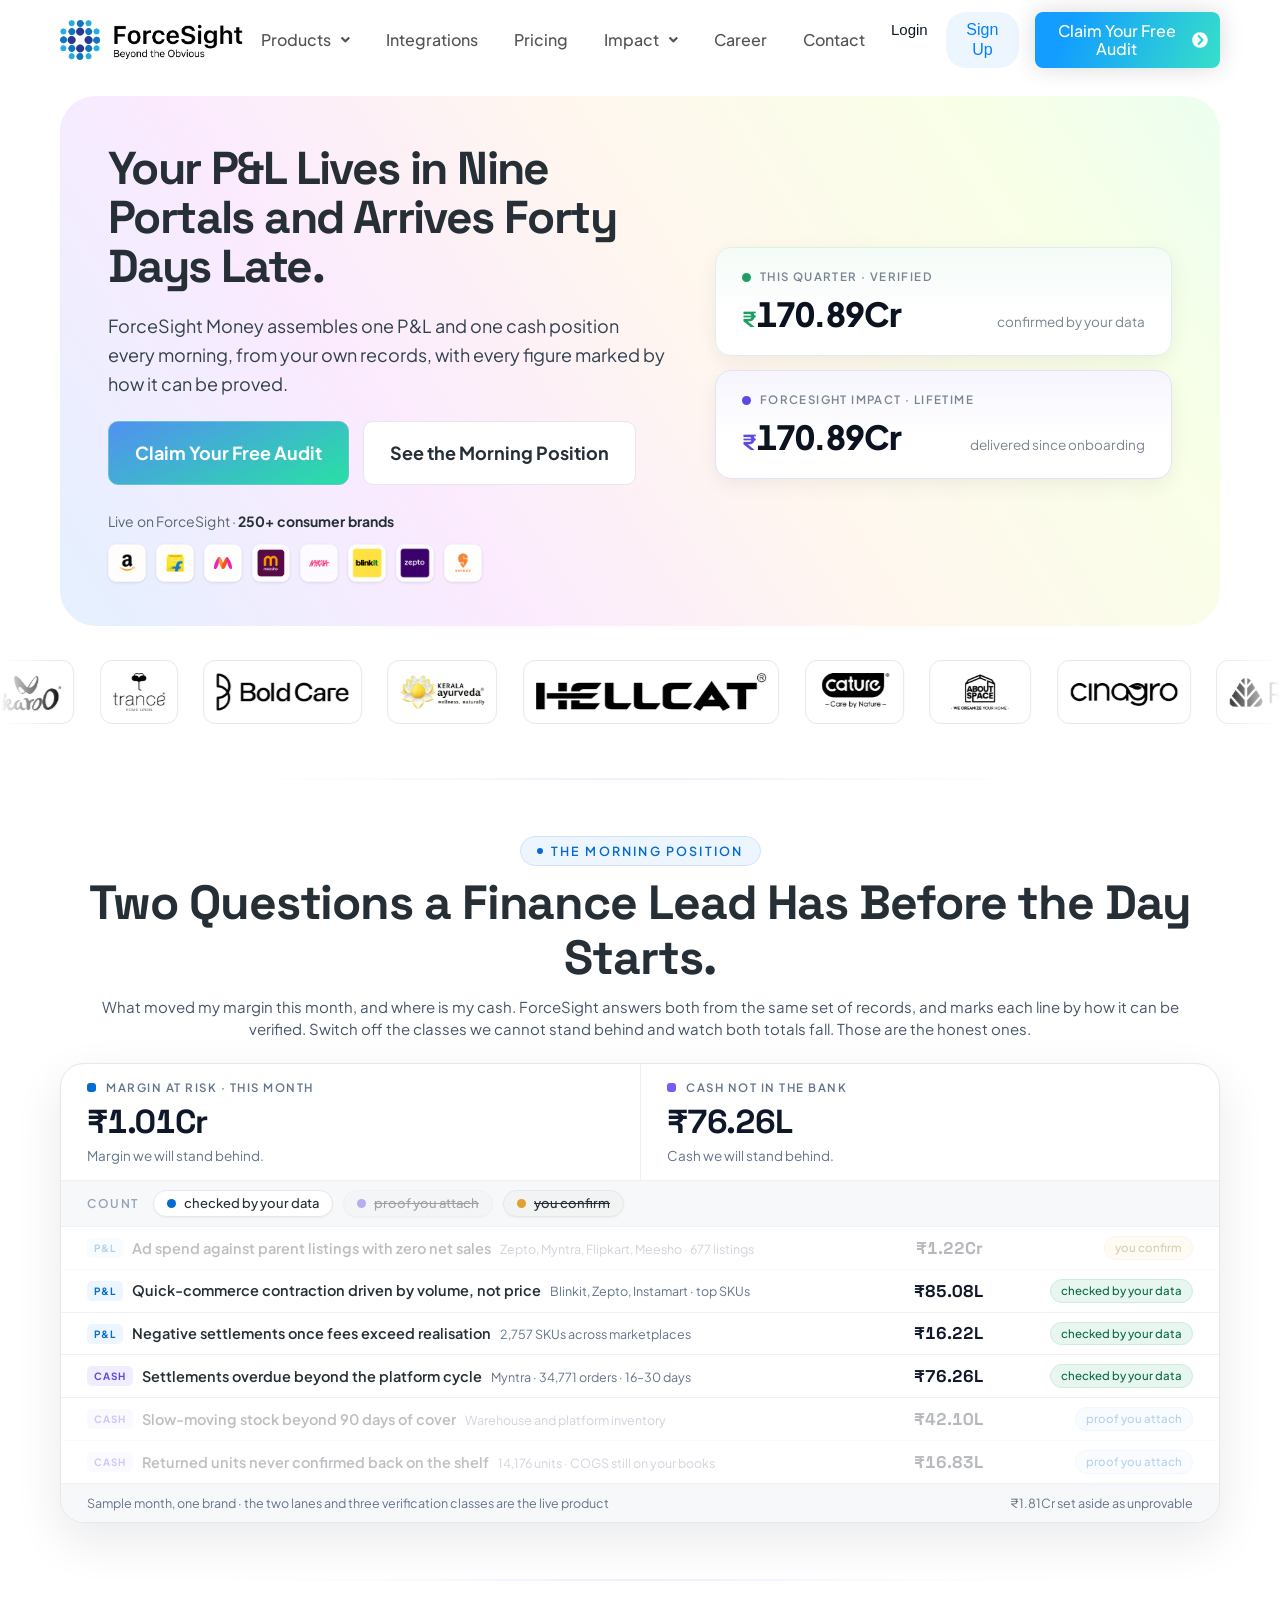
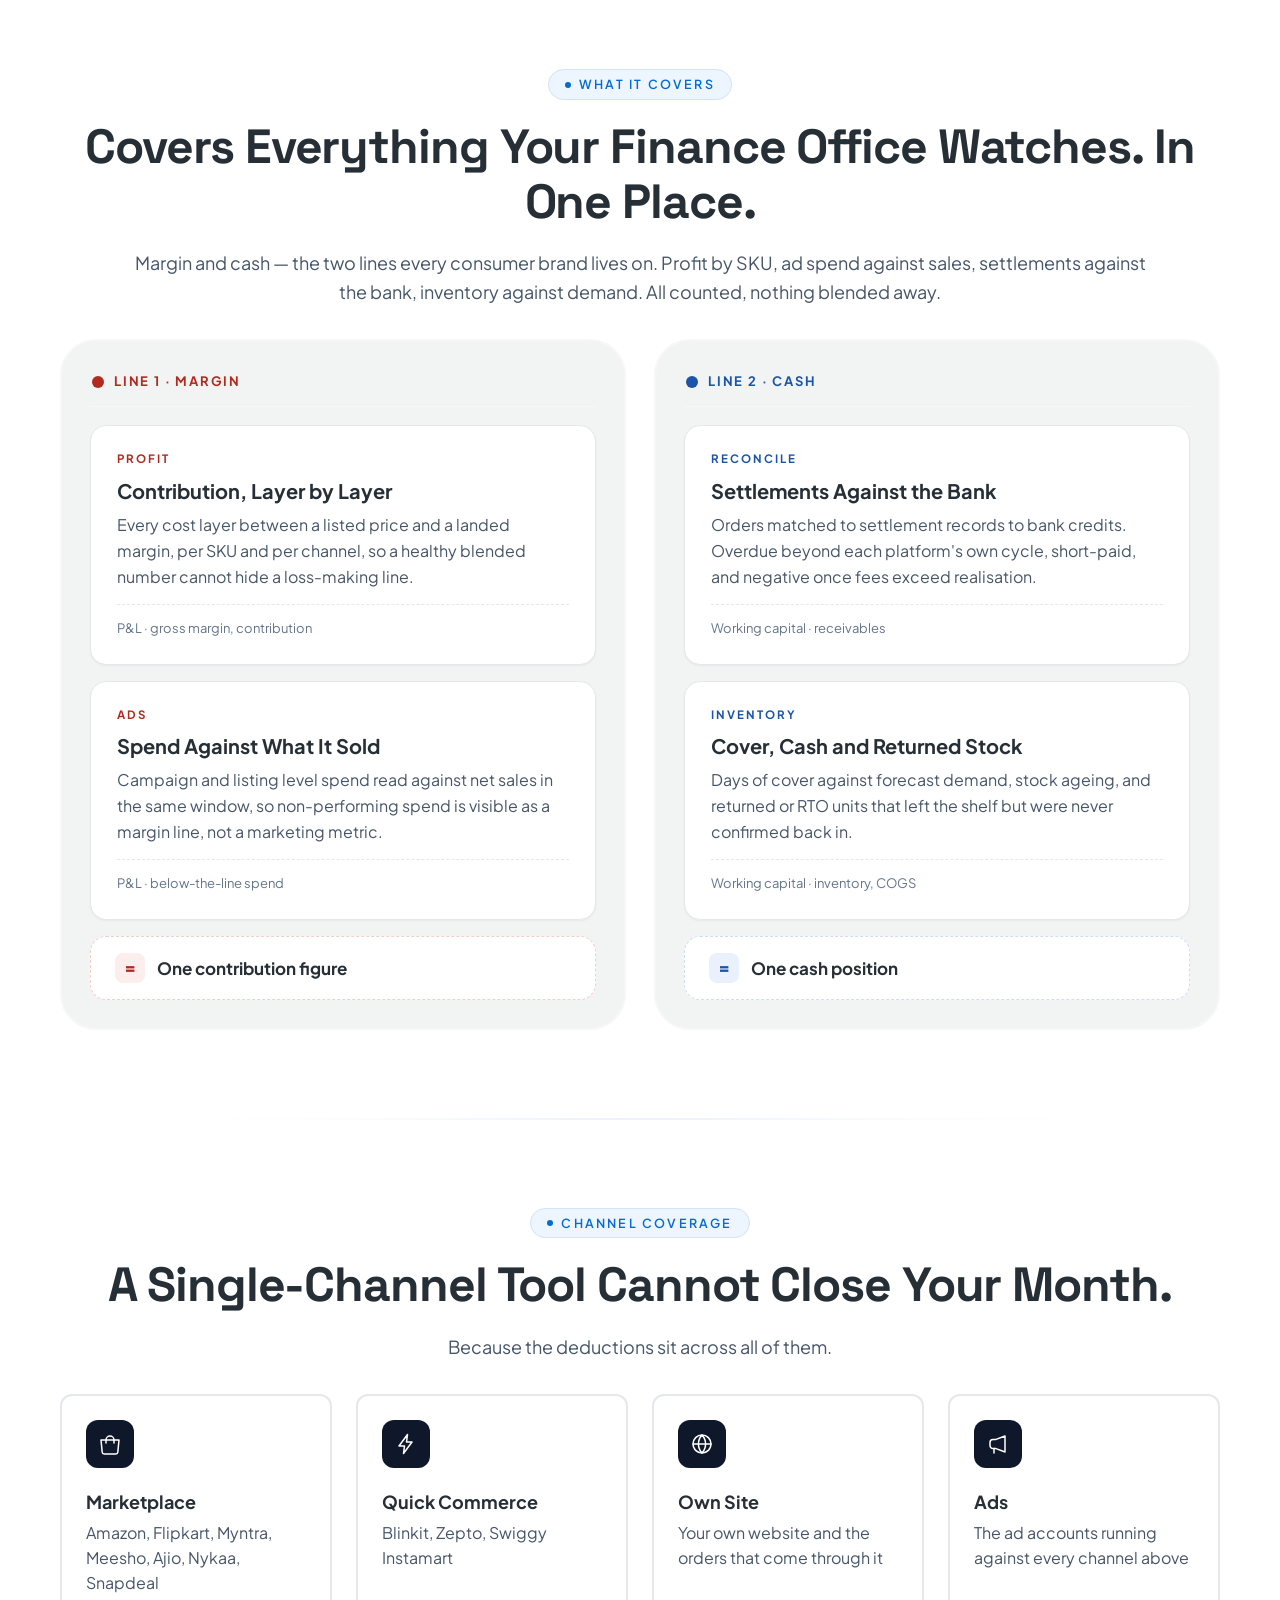
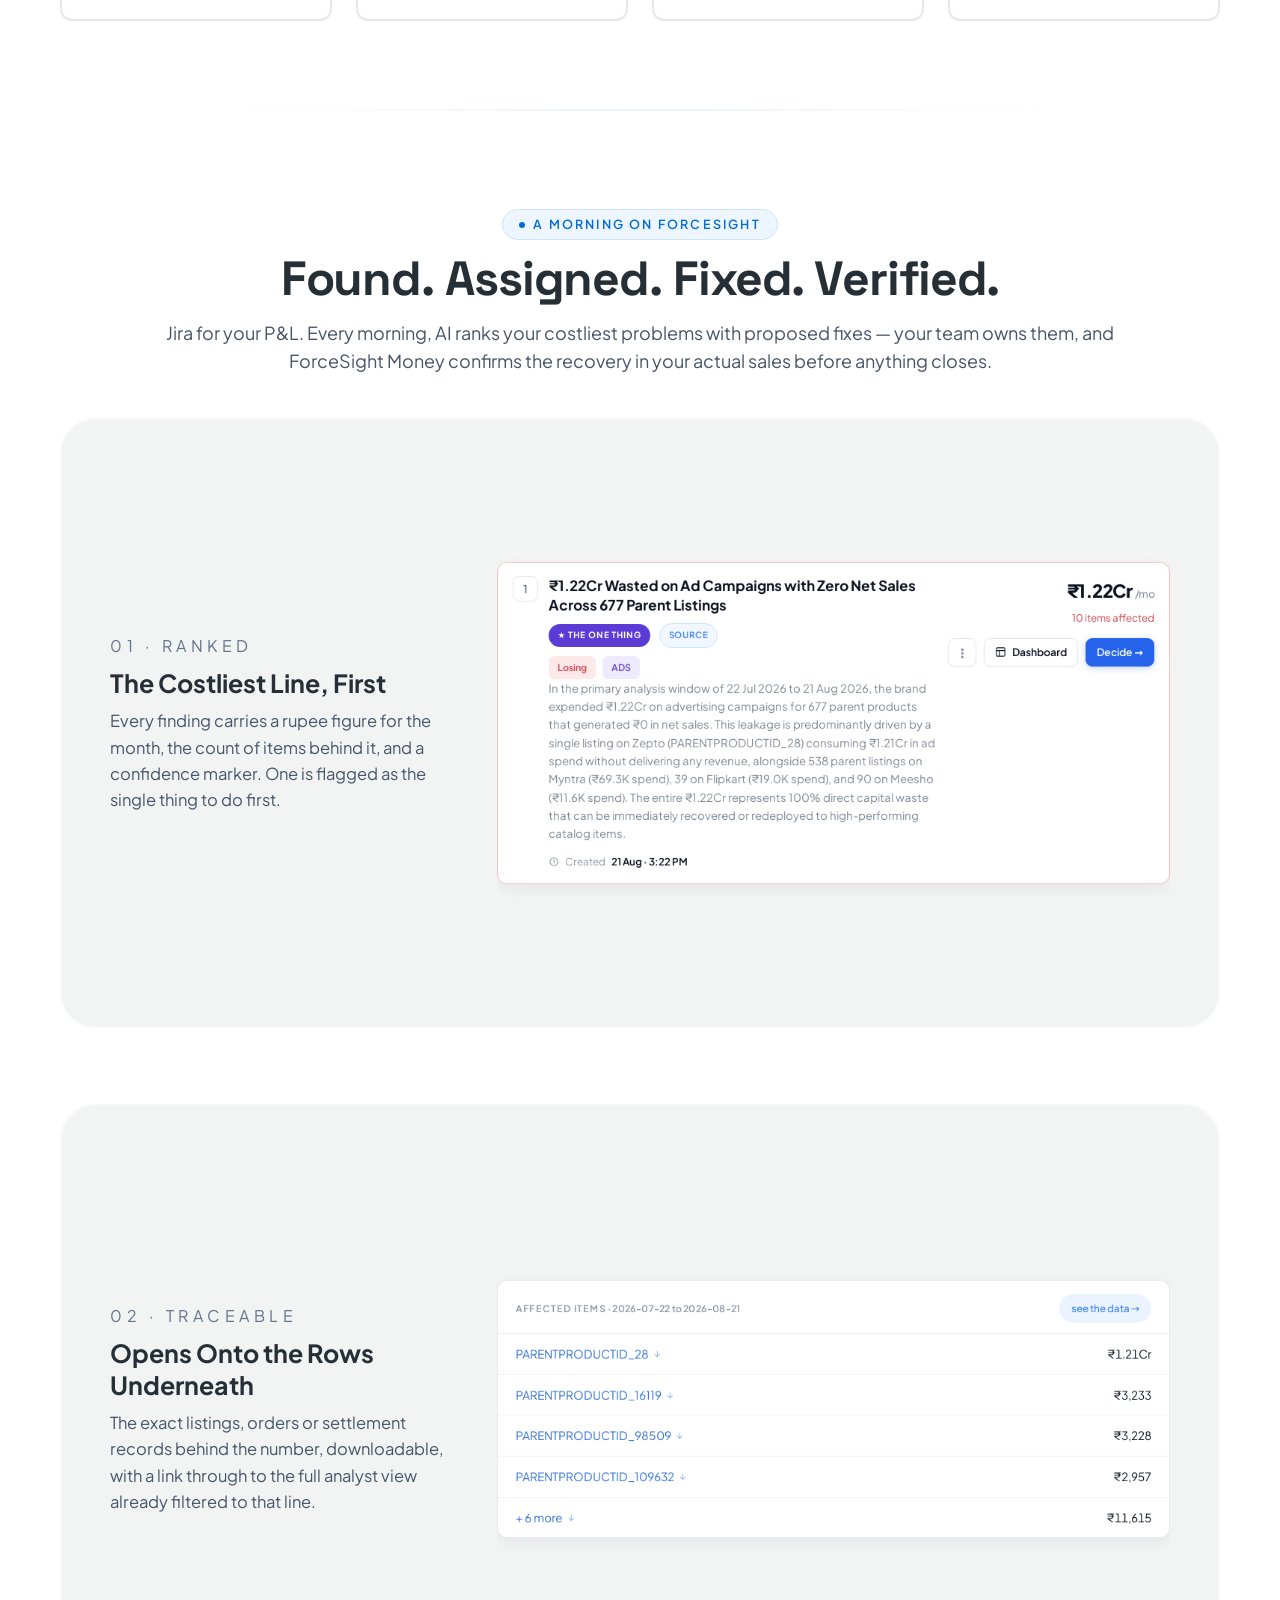
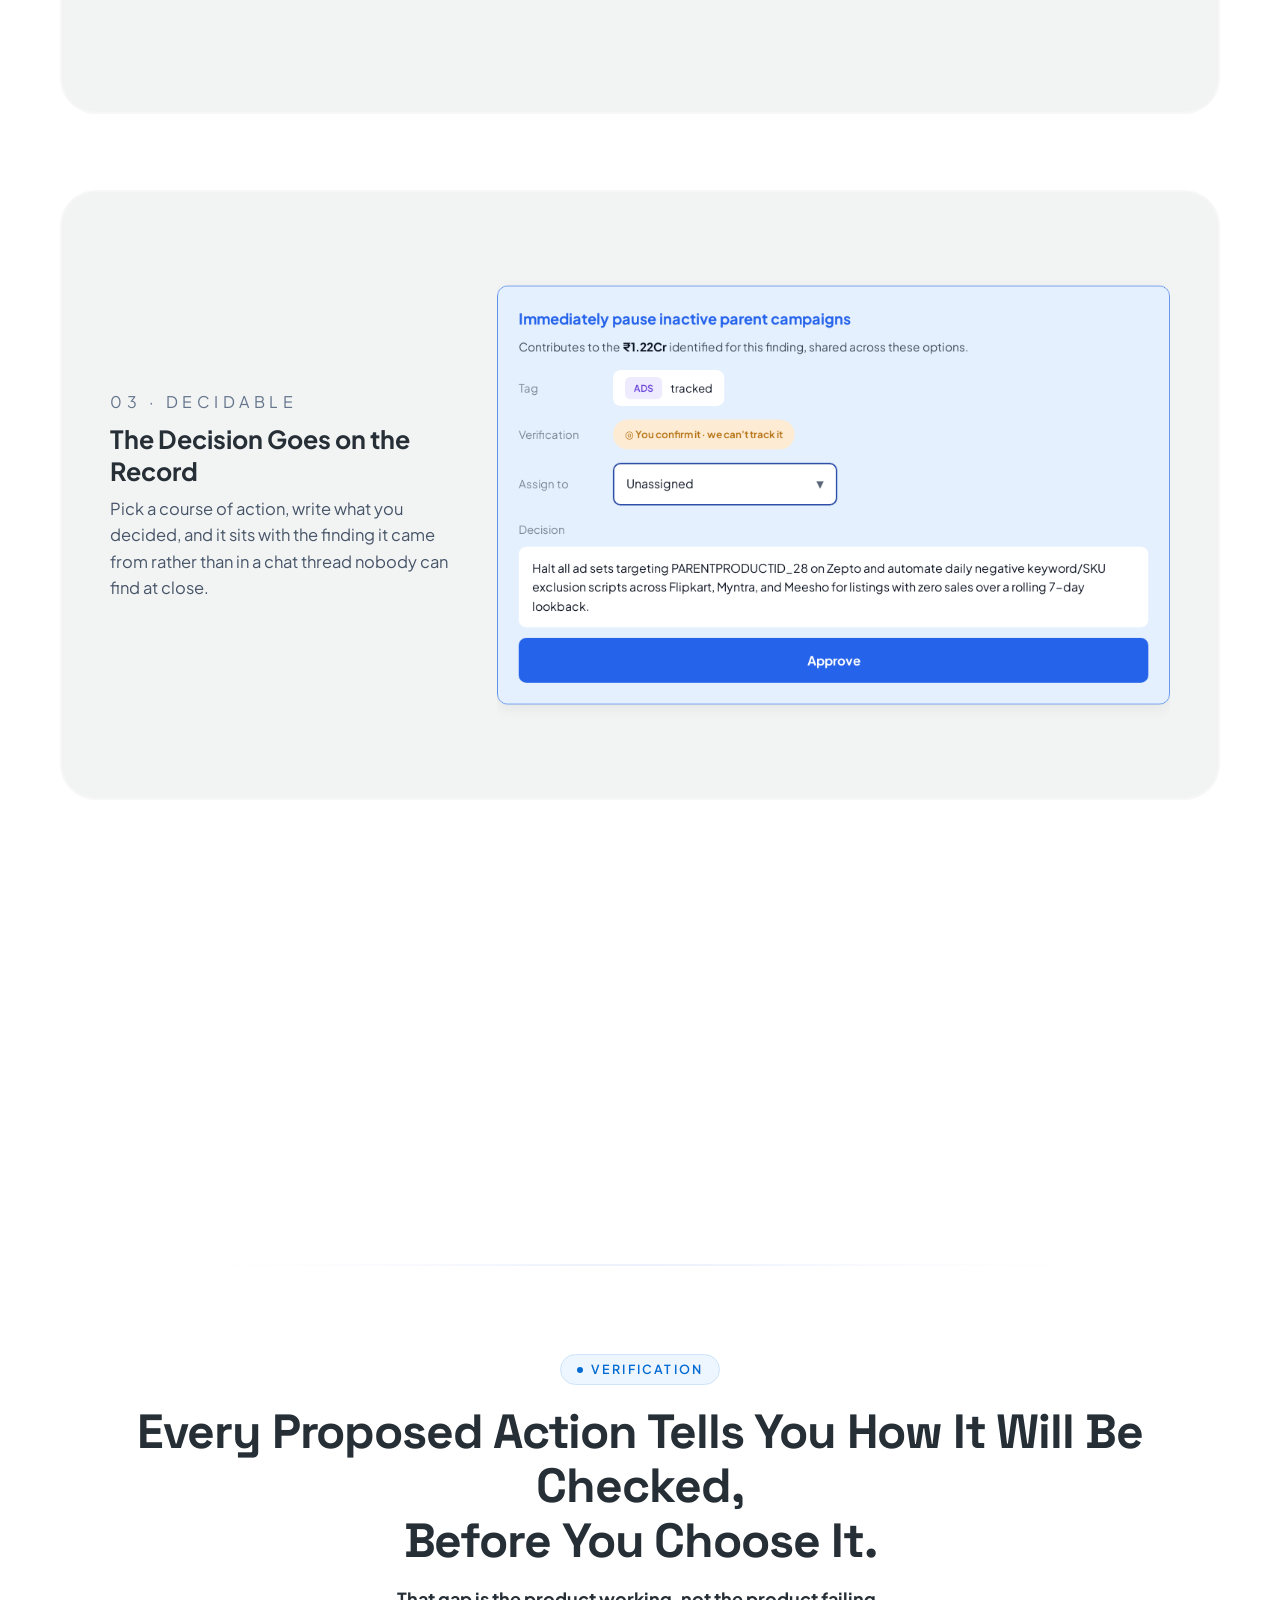
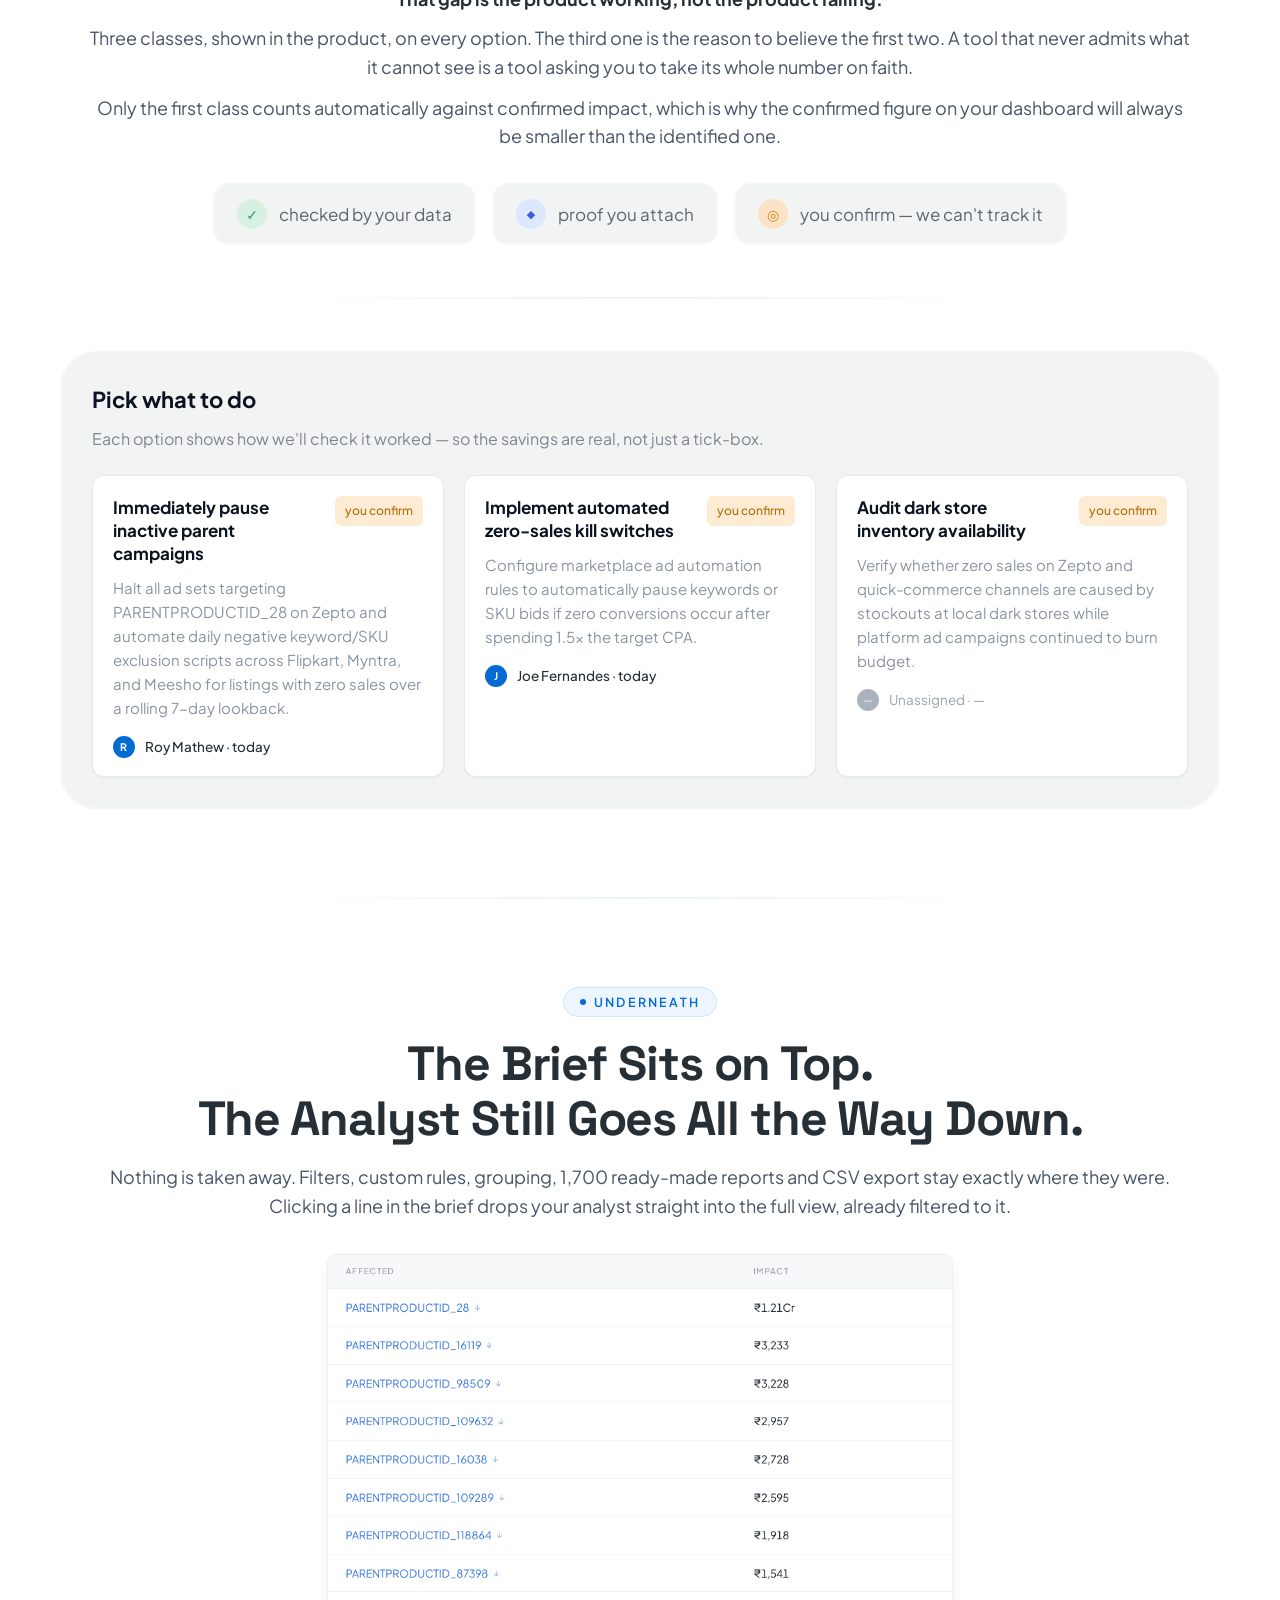
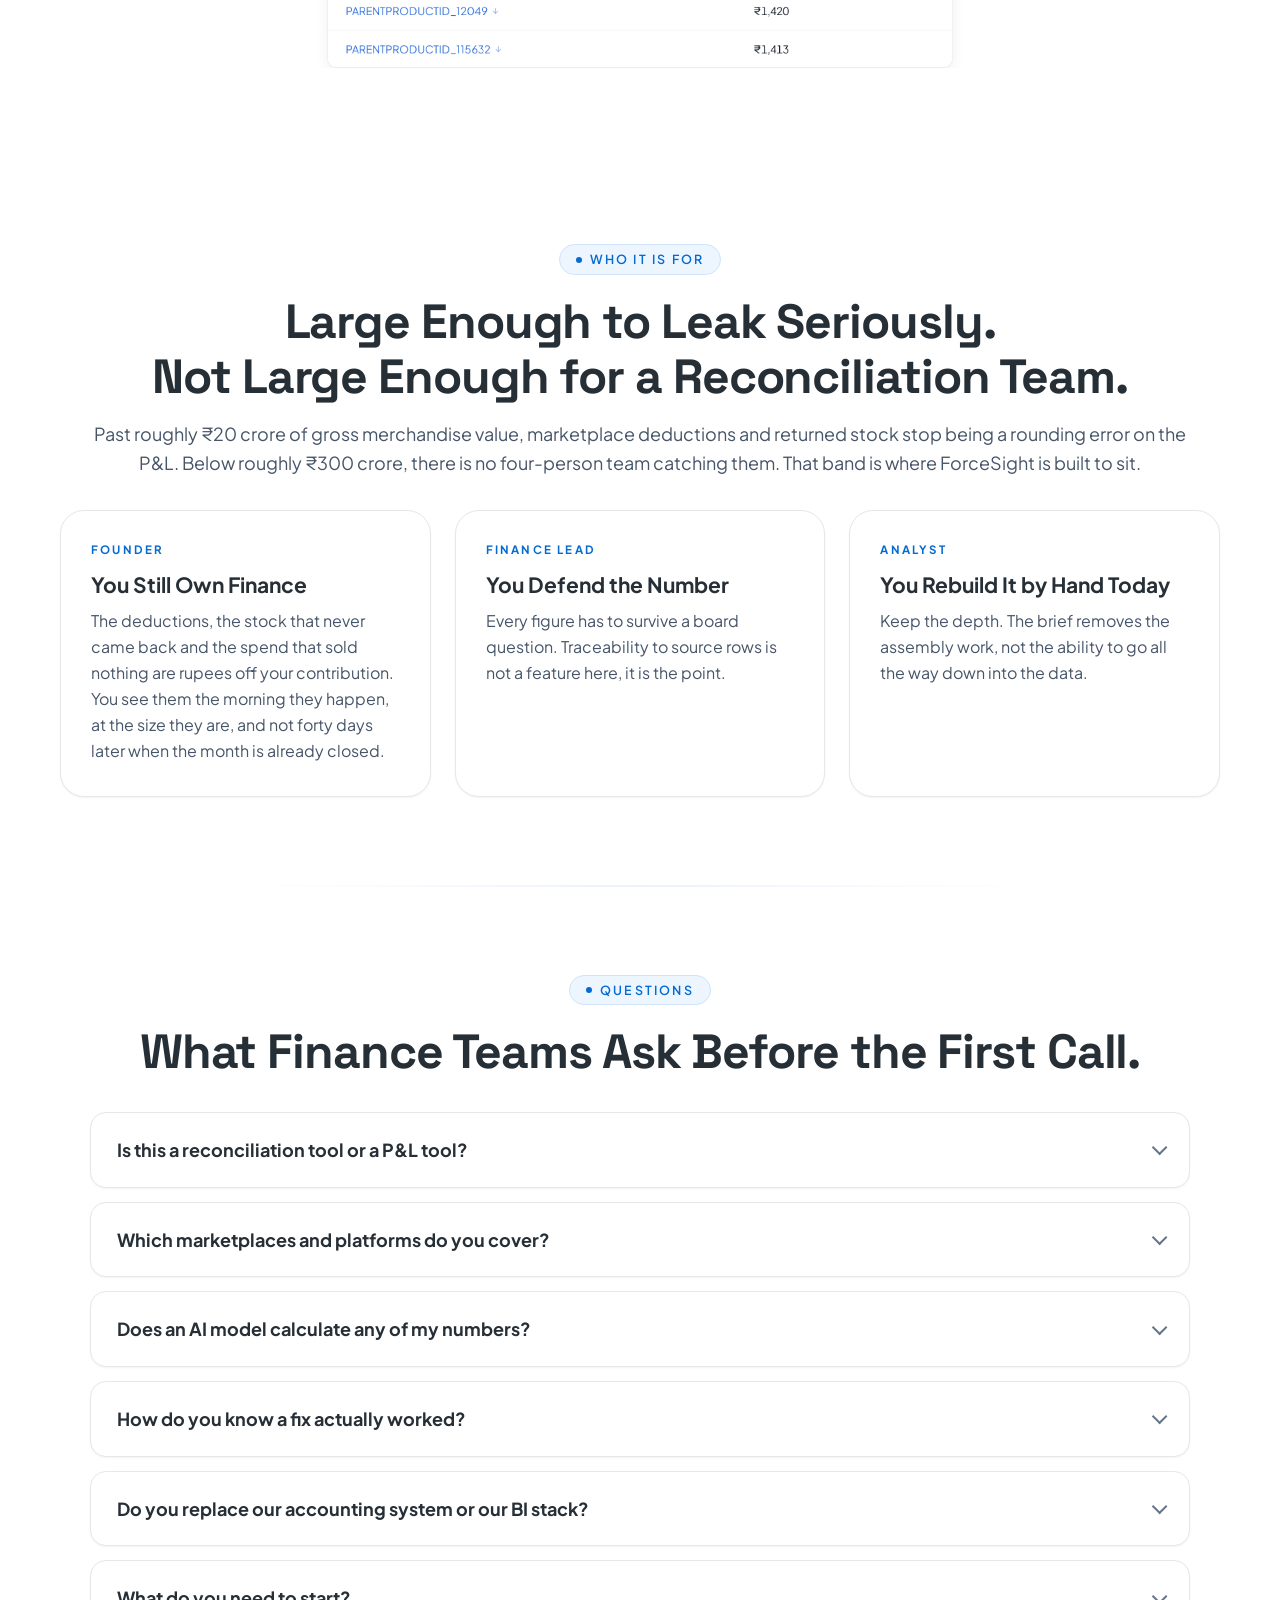
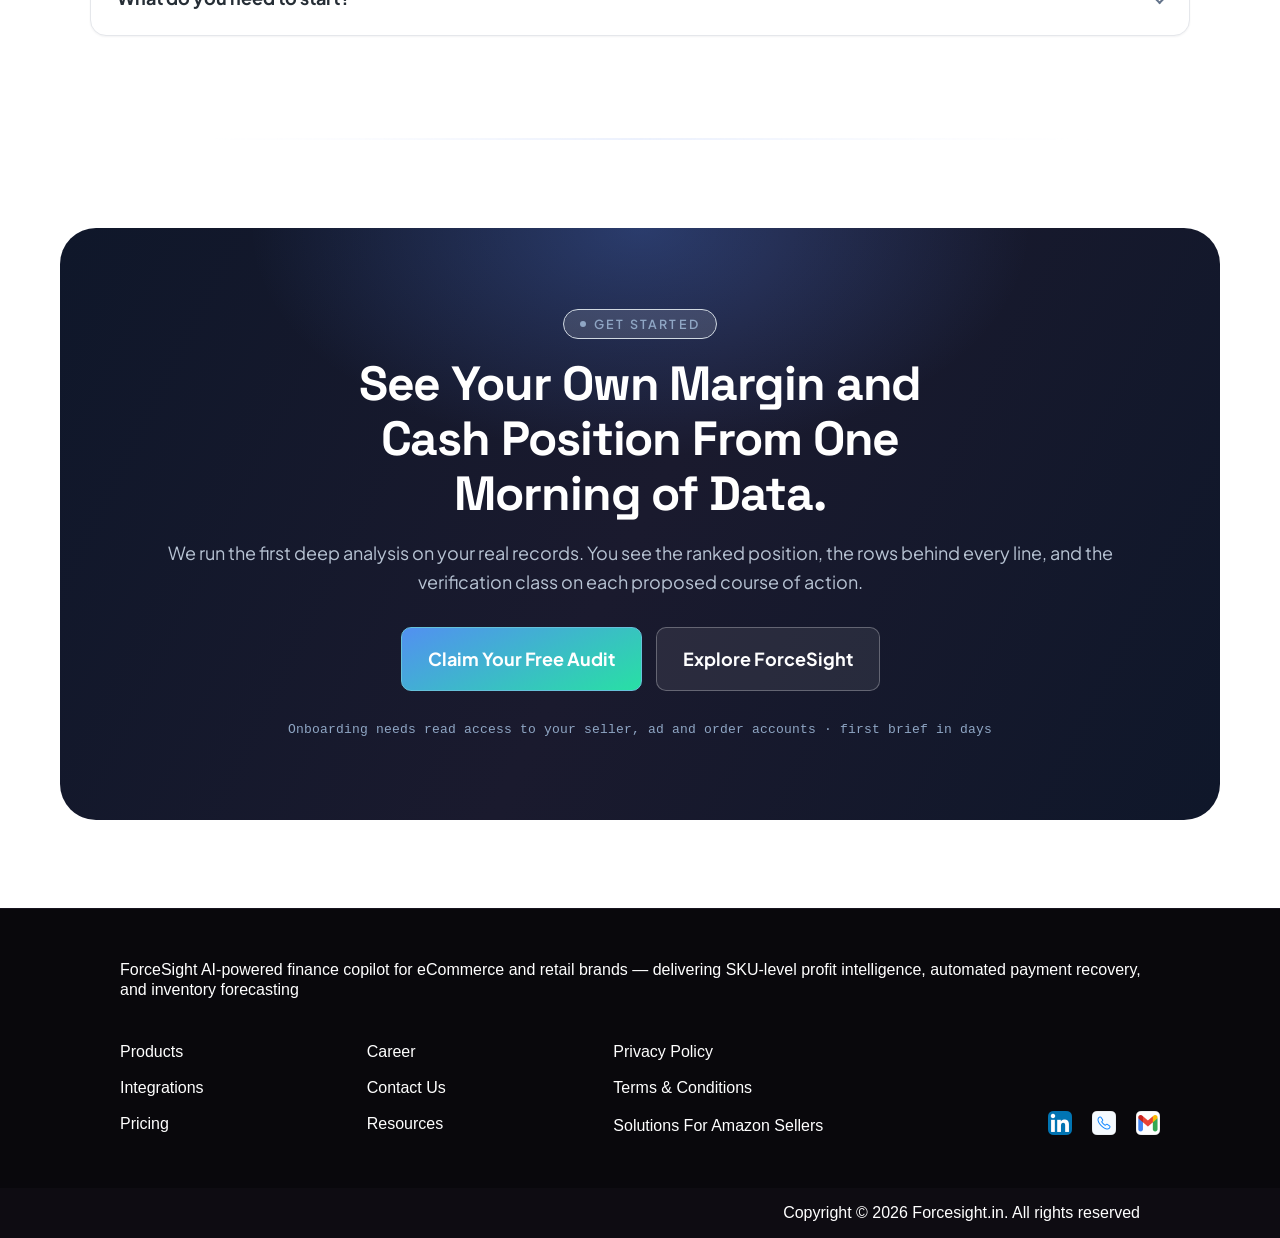
==== money/index.html @ 5e2be8d8 "Team feedback: rename to ForceSight Money, move to /money, drop Proof + Engine sections, new headers" ====
<!DOCTYPE html>
<html lang="en-US" prefix="og: https://ogp.me/ns#">
<head><meta charset="UTF-8">

<meta name="viewport" content="width=device-width, initial-scale=1">
	<link rel="profile" href="https://gmpg.org/xfn/11"> 
		<style>img:is([sizes="auto" i], [sizes^="auto," i]) { contain-intrinsic-size: 3000px 1500px }</style>
	
<!-- Search Engine Optimization by Rank Math - https://rankmath.com/ -->
<title>ForceSight Money | One P&amp;L and one cash position for marketplace consumer brands</title>
<meta name="description" content="ForceSight Money assembles your margin, cash, inventory and ad position every morning from Amazon, Flipkart, Myntra, Blinkit, Zepto and Meesho. Built for finance leads at Indian consumer brands who need a true P&amp;L before the month closes.">
<meta name="robots" content="index, follow, max-snippet:-1, max-video-preview:-1, max-image-preview:large">
<link rel="canonical" href="./">
<meta property="og:locale" content="en_US">
<meta property="og:type" content="website">
<meta property="og:title" content="ForceSight Money: one P&amp;L, every morning">
<meta property="og:description" content="Margin, cash, inventory and spend in one position. Computed by a deterministic engine from your own records, with every figure marked by how it can be proved.">
<meta property="og:url" content="/money/">
<meta property="og:site_name" content="Forcesight.ai">
<meta property="og:updated_time" content="2026-06-18T12:02:09+00:00">
<meta property="article:published_time" content="2024-12-31T07:48:31+00:00">
<meta property="article:modified_time" content="2026-06-18T12:02:09+00:00">
<meta name="twitter:card" content="summary_large_image">
<meta name="twitter:title" content="ForceSight Money: one P&amp;L, every morning">
<meta name="twitter:description" content="Margin, cash, inventory and spend in one position, computed from your own records.">
<meta name="twitter:label1" content="Written by">
<meta name="twitter:data1" content="arul@forcesight.in">
<meta name="twitter:label2" content="Time to read">
<meta name="twitter:data2" content="5 minutes">
<!-- /Rank Math WordPress SEO plugin -->

<link rel="dns-prefetch" href="//www.googletagmanager.com">
<link rel="alternate" type="application/rss+xml" title="Forcesight.ai » Feed" href="https://forcesight.ai/feed/">
<link rel="alternate" type="application/rss+xml" title="Forcesight.ai » Comments Feed" href="https://forcesight.ai/comments/feed/">
<script>
window._wpemojiSettings = {"baseUrl":"https:\/\/s.w.org\/images\/core\/emoji\/15.0.3\/72x72\/","ext":".png","svgUrl":"https:\/\/s.w.org\/images\/core\/emoji\/15.0.3\/svg\/","svgExt":".svg","source":{"concatemoji":"\/wp-includes\/js\/wp-emoji-release.min.js?ver=6.7.5"}};
/*! This file is auto-generated */
!function(i,n){var o,s,e;function c(e){try{var t={supportTests:e,timestamp:(new Date).valueOf()};sessionStorage.setItem(o,JSON.stringify(t))}catch(e){}}function p(e,t,n){e.clearRect(0,0,e.canvas.width,e.canvas.height),e.fillText(t,0,0);var t=new Uint32Array(e.getImageData(0,0,e.canvas.width,e.canvas.height).data),r=(e.clearRect(0,0,e.canvas.width,e.canvas.height),e.fillText(n,0,0),new Uint32Array(e.getImageData(0,0,e.canvas.width,e.canvas.height).data));return t.every(function(e,t){return e===r[t]})}function u(e,t,n){switch(t){case"flag":return n(e,"\ud83c\udff3\ufe0f\u200d\u26a7\ufe0f","\ud83c\udff3\ufe0f\u200b\u26a7\ufe0f")?!1:!n(e,"\ud83c\uddfa\ud83c\uddf3","\ud83c\uddfa\u200b\ud83c\uddf3")&&!n(e,"\ud83c\udff4\udb40\udc67\udb40\udc62\udb40\udc65\udb40\udc6e\udb40\udc67\udb40\udc7f","\ud83c\udff4\u200b\udb40\udc67\u200b\udb40\udc62\u200b\udb40\udc65\u200b\udb40\udc6e\u200b\udb40\udc67\u200b\udb40\udc7f");case"emoji":return!n(e,"\ud83d\udc26\u200d\u2b1b","\ud83d\udc26\u200b\u2b1b")}return!1}function f(e,t,n){var r="undefined"!=typeof WorkerGlobalScope&&self instanceof WorkerGlobalScope?new OffscreenCanvas(300,150):i.createElement("canvas"),a=r.getContext("2d",{willReadFrequently:!0}),o=(a.textBaseline="top",a.font="600 32px Arial",{});return e.forEach(function(e){o[e]=t(a,e,n)}),o}function t(e){var t=i.createElement("script");t.src=e,t.defer=!0,i.head.appendChild(t)}"undefined"!=typeof Promise&&(o="wpEmojiSettingsSupports",s=["flag","emoji"],n.supports={everything:!0,everythingExceptFlag:!0},e=new Promise(function(e){i.addEventListener("DOMContentLoaded",e,{once:!0})}),new Promise(function(t){var n=function(){try{var e=JSON.parse(sessionStorage.getItem(o));if("object"==typeof e&&"number"==typeof e.timestamp&&(new Date).valueOf()<e.timestamp+604800&&"object"==typeof e.supportTests)return e.supportTests}catch(e){}return null}();if(!n){if("undefined"!=typeof Worker&&"undefined"!=typeof OffscreenCanvas&&"undefined"!=typeof URL&&URL.createObjectURL&&"undefined"!=typeof Blob)try{var e="postMessage("+f.toString()+"("+[JSON.stringify(s),u.toString(),p.toString()].join(",")+"));",r=new Blob([e],{type:"text/javascript"}),a=new Worker(URL.createObjectURL(r),{name:"wpTestEmojiSupports"});return void(a.onmessage=function(e){c(n=e.data),a.terminate(),t(n)})}catch(e){}c(n=f(s,u,p))}t(n)}).then(function(e){for(var t in e)n.supports[t]=e[t],n.supports.everything=n.supports.everything&&n.supports[t],"flag"!==t&&(n.supports.everythingExceptFlag=n.supports.everythingExceptFlag&&n.supports[t]);n.supports.everythingExceptFlag=n.supports.everythingExceptFlag&&!n.supports.flag,n.DOMReady=!1,n.readyCallback=function(){n.DOMReady=!0}}).then(function(){return e}).then(function(){var e;n.supports.everything||(n.readyCallback(),(e=n.source||{}).concatemoji?t(e.concatemoji):e.wpemoji&&e.twemoji&&(t(e.twemoji),t(e.wpemoji)))}))}((window,document),window._wpemojiSettings);
</script>

<link rel="stylesheet" id="fd_plugin_css-css" href="../wp-content/plugins/freshdesk-support/public/css/freshdesk_plugin.css?ver=1758531336" media="all">
<link rel="stylesheet" id="astra-theme-css-css" href="../wp-content/themes/astra/assets/css/minified/main.min.css?ver=4.13.0" media="all">
<style id="astra-theme-css-inline-css">
:root{--ast-post-nav-space:0;--ast-container-default-xlg-padding:2.5em;--ast-container-default-lg-padding:2.5em;--ast-container-default-slg-padding:2em;--ast-container-default-md-padding:2.5em;--ast-container-default-sm-padding:2.5em;--ast-container-default-xs-padding:2.4em;--ast-container-default-xxs-padding:1.8em;--ast-code-block-background:#ECEFF3;--ast-comment-inputs-background:#F9FAFB;--ast-normal-container-width:1200px;--ast-narrow-container-width:750px;--ast-blog-title-font-weight:600;--ast-blog-meta-weight:600;--ast-global-color-primary:var(--ast-global-color-5);--ast-global-color-secondary:var(--ast-global-color-4);--ast-global-color-alternate-background:var(--ast-global-color-7);--ast-global-color-subtle-background:var(--ast-global-color-6);--ast-bg-style-guide:var( --ast-global-color-secondary,var(--ast-global-color-5) );--ast-shadow-style-guide:0px 0px 4px 0 #00000057;--ast-global-dark-bg-style:#fff;--ast-global-dark-lfs:#fbfbfb;--ast-widget-bg-color:#fafafa;--ast-wc-container-head-bg-color:#fbfbfb;--ast-title-layout-bg:#eeeeee;--ast-search-border-color:#e7e7e7;--ast-lifter-hover-bg:#e6e6e6;--ast-gallery-block-color:#000;--srfm-color-input-label:var(--ast-global-color-2);}html{font-size:100%;}a{color:var(--ast-global-color-0);}a:hover,a:focus{color:var(--ast-global-color-1);}body,button,input,select,textarea,.ast-button,.ast-custom-button{font-family:-apple-system,BlinkMacSystemFont,Segoe UI,Roboto,Oxygen-Sans,Ubuntu,Cantarell,Helvetica Neue,sans-serif;font-weight:400;font-size:16px;font-size:1rem;line-height:var(--ast-body-line-height,1.65);}blockquote{color:var(--ast-global-color-3);}h1,h2,h3,h4,h5,h6,.entry-content :where(h1,h2,h3,h4,h5,h6),.site-title,.site-title a{font-weight:600;}.ast-site-identity .site-title a{color:var(--ast-global-color-2);}.site-title{font-size:26px;font-size:1.625rem;display:block;}header .custom-logo-link img{max-width:166px;width:166px;}.astra-logo-svg{width:166px;}.site-header .site-description{font-size:15px;font-size:0.9375rem;display:none;}.entry-title{font-size:20px;font-size:1.25rem;}.ast-blog-single-element.ast-taxonomy-container a{font-size:14px;font-size:0.875rem;}.ast-blog-meta-container{font-size:13px;font-size:0.8125rem;}.archive .ast-article-post .ast-article-inner,.blog .ast-article-post .ast-article-inner,.archive .ast-article-post .ast-article-inner:hover,.blog .ast-article-post .ast-article-inner:hover{border-top-left-radius:6px;border-top-right-radius:6px;border-bottom-right-radius:6px;border-bottom-left-radius:6px;overflow:hidden;}h1,.entry-content :where(h1){font-size:36px;font-size:2.25rem;font-weight:600;line-height:1.4em;}h2,.entry-content :where(h2){font-size:30px;font-size:1.875rem;font-weight:600;line-height:1.3em;}h3,.entry-content :where(h3){font-size:24px;font-size:1.5rem;font-weight:600;line-height:1.3em;}h4,.entry-content :where(h4){font-size:20px;font-size:1.25rem;line-height:1.2em;font-weight:600;}h5,.entry-content :where(h5){font-size:18px;font-size:1.125rem;line-height:1.2em;font-weight:600;}h6,.entry-content :where(h6){font-size:16px;font-size:1rem;line-height:1.25em;font-weight:600;}::selection{background-color:var(--ast-global-color-0);color:#ffffff;}body,h1,h2,h3,h4,h5,h6,.entry-title a,.entry-content :where(h1,h2,h3,h4,h5,h6){color:var(--ast-global-color-3);}.tagcloud a:hover,.tagcloud a:focus,.tagcloud a.current-item{color:#ffffff;border-color:var(--ast-global-color-0);background-color:var(--ast-global-color-0);}input:focus,input[type="text"]:focus,input[type="email"]:focus,input[type="url"]:focus,input[type="password"]:focus,input[type="reset"]:focus,input[type="search"]:focus,textarea:focus{border-color:var(--ast-global-color-0);}input[type="radio"]:checked,input[type=reset],input[type="checkbox"]:checked,input[type="checkbox"]:hover:checked,input[type="checkbox"]:focus:checked,input[type=range]::-webkit-slider-thumb{border-color:var(--ast-global-color-0);background-color:var(--ast-global-color-0);box-shadow:none;}.site-footer a:hover + .post-count,.site-footer a:focus + .post-count{background:var(--ast-global-color-0);border-color:var(--ast-global-color-0);}.single .nav-links .nav-previous,.single .nav-links .nav-next{color:var(--ast-global-color-0);}.entry-meta,.entry-meta *{line-height:1.45;color:var(--ast-global-color-0);font-weight:600;}.entry-meta a:not(.ast-button):hover,.entry-meta a:not(.ast-button):hover *,.entry-meta a:not(.ast-button):focus,.entry-meta a:not(.ast-button):focus *,.page-links > .page-link,.page-links .page-link:hover,.post-navigation a:hover{color:var(--ast-global-color-1);}#cat option,.secondary .calendar_wrap thead a,.secondary .calendar_wrap thead a:visited{color:var(--ast-global-color-0);}.secondary .calendar_wrap #today,.ast-progress-val span{background:var(--ast-global-color-0);}.secondary a:hover + .post-count,.secondary a:focus + .post-count{background:var(--ast-global-color-0);border-color:var(--ast-global-color-0);}.calendar_wrap #today > a{color:#ffffff;}.page-links .page-link,.single .post-navigation a{color:var(--ast-global-color-3);}.ast-search-menu-icon .search-form button.search-submit{padding:0 4px;}.ast-search-menu-icon form.search-form{padding-right:0;}.ast-header-search .ast-search-menu-icon.ast-dropdown-active .search-form,.ast-header-search .ast-search-menu-icon.ast-dropdown-active .search-field:focus{transition:all 0.2s;}.search-form input.search-field:focus{outline:none;}.ast-mobile-header-content .ast-builder-layout-element:not(.ast-builder-menu):not(.ast-header-divider-element),.ast-mobile-popup-content .ast-builder-layout-element:not(.ast-builder-menu):not(.ast-header-divider-element){padding:15px 20px;}.ast-search-menu-icon .search-form button.search-submit:focus,.ast-theme-transparent-header .ast-header-search .ast-dropdown-active .ast-icon,.ast-theme-transparent-header .ast-inline-search .search-field:focus .ast-icon{color:var(--ast-global-color-1);}.ast-desktop .ast-header-search .slide-search .search-form{border:2px solid var(--ast-global-color-0);}.ast-header-search .slide-search .search-field{background-color:var(--ast-global-dark-bg-style);}.ast-archive-title{color:var(--ast-global-color-2);}.widget-title{font-size:22px;font-size:1.375rem;color:var(--ast-global-color-2);}.ast-search-menu-icon.slide-search a:focus-visible:focus-visible,.astra-search-icon:focus-visible,#close:focus-visible,a:focus-visible,.ast-menu-toggle:focus-visible,.site .skip-link:focus-visible,.wp-block-loginout input:focus-visible,.wp-block-search.wp-block-search__button-inside .wp-block-search__inside-wrapper,.ast-header-navigation-arrow:focus-visible,.ast-orders-table__row .ast-orders-table__cell:focus-visible,a#ast-apply-coupon:focus-visible,#ast-apply-coupon:focus-visible,#close:focus-visible,.button.search-submit:focus-visible,#search_submit:focus,.normal-search:focus-visible,.ast-header-account-wrap:focus-visible,.astra-cart-drawer-close:focus,.ast-single-variation:focus,.ast-button:focus,.ast-builder-button-wrap:has(.ast-custom-button-link:focus),.ast-builder-button-wrap .ast-custom-button-link:focus{outline-style:dotted;outline-color:inherit;outline-width:thin;}input:focus,input[type="text"]:focus,input[type="email"]:focus,input[type="url"]:focus,input[type="password"]:focus,input[type="reset"]:focus,input[type="search"]:focus,input[type="number"]:focus,textarea:focus,.wp-block-search__input:focus,[data-section="section-header-mobile-trigger"] .ast-button-wrap .ast-mobile-menu-trigger-minimal:focus,.ast-mobile-popup-drawer.active .menu-toggle-close:focus,#ast-scroll-top:focus,#coupon_code:focus,#ast-coupon-code:focus{border-style:dotted;border-color:inherit;border-width:thin;}input{outline:none;}.ast-logo-title-inline .site-logo-img{padding-right:1em;}.site-logo-img img{ transition:all 0.2s linear;}body .ast-oembed-container *{position:absolute;top:0;width:100%;height:100%;left:0;}body .wp-block-embed-pocket-casts .ast-oembed-container *{position:unset;}.ast-single-post-featured-section + article {margin-top: 2em;}.site-content .ast-single-post-featured-section img {width: 100%;overflow: hidden;object-fit: cover;}.ast-separate-container .site-content .ast-single-post-featured-section + article {margin-top: -80px;z-index: 9;position: relative;border-radius: 4px;}@media (min-width: 922px) {.ast-no-sidebar .site-content .ast-article-image-container--wide {margin-left: -120px;margin-right: -120px;max-width: unset;width: unset;}.ast-left-sidebar .site-content .ast-article-image-container--wide,.ast-right-sidebar .site-content .ast-article-image-container--wide {margin-left: -10px;margin-right: -10px;}.site-content .ast-article-image-container--full {margin-left: calc( -50vw + 50%);margin-right: calc( -50vw + 50%);max-width: 100vw;width: 100vw;}.ast-left-sidebar .site-content .ast-article-image-container--full,.ast-right-sidebar .site-content .ast-article-image-container--full {margin-left: -10px;margin-right: -10px;max-width: inherit;width: auto;}}.site > .ast-single-related-posts-container {margin-top: 0;}@media (min-width: 922px) {.ast-desktop .ast-container--narrow {max-width: var(--ast-narrow-container-width);margin: 0 auto;}}.ast-page-builder-template .hentry {margin: 0;}.ast-page-builder-template .site-content > .ast-container {max-width: 100%;padding: 0;}.ast-page-builder-template .site .site-content #primary {padding: 0;margin: 0;}.ast-page-builder-template .no-results {text-align: center;margin: 4em auto;}.ast-page-builder-template .ast-pagination {padding: 2em;}.ast-page-builder-template .entry-header.ast-no-title.ast-no-thumbnail {margin-top: 0;}.ast-page-builder-template .entry-header.ast-header-without-markup {margin-top: 0;margin-bottom: 0;}.ast-page-builder-template .entry-header.ast-no-title.ast-no-meta {margin-bottom: 0;}.ast-page-builder-template.single .post-navigation {padding-bottom: 2em;}.ast-page-builder-template.single-post .site-content > .ast-container {max-width: 100%;}.ast-page-builder-template .entry-header {margin-top: 2em;margin-left: auto;margin-right: auto;}.ast-page-builder-template .ast-archive-description {margin: 2em auto 0;padding-left: 20px;padding-right: 20px;}.ast-page-builder-template .ast-row {margin-left: 0;margin-right: 0;}.single.ast-page-builder-template .entry-header + .entry-content,.single.ast-page-builder-template .ast-single-entry-banner + .site-content article .entry-content {margin-bottom: 2em;}@media(min-width: 921px) {.ast-page-builder-template.archive.ast-right-sidebar .ast-row article,.ast-page-builder-template.archive.ast-left-sidebar .ast-row article {padding-left: 0;padding-right: 0;}}input[type="text"],input[type="number"],input[type="email"],input[type="url"],input[type="password"],input[type="search"],input[type=reset],input[type=tel],input[type=date],select,textarea{font-size:16px;font-style:normal;font-weight:400;line-height:24px;width:100%;padding:12px 16px;border-radius:4px;box-shadow:0px 1px 2px 0px rgba(0,0,0,0.05);color:var(--ast-form-input-text,#475569);}input[type="text"],input[type="number"],input[type="email"],input[type="url"],input[type="password"],input[type="search"],input[type=reset],input[type=tel],input[type=date],select{height:40px;}input[type="date"]{border-width:1px;border-style:solid;border-color:var(--ast-border-color);background:var( --ast-global-color-secondary,var(--ast-global-color-5) );}input[type="text"]:focus,input[type="number"]:focus,input[type="email"]:focus,input[type="url"]:focus,input[type="password"]:focus,input[type="search"]:focus,input[type=reset]:focus,input[type="tel"]:focus,input[type="date"]:focus,select:focus,textarea:focus{border-color:#046BD2;box-shadow:none;outline:none;color:var(--ast-form-input-focus-text,#475569);}label,legend{color:var(--ast-global-color-2,#111827 );font-size:14px;font-style:normal;font-weight:500;line-height:20px;}select{padding:6px 10px;}fieldset{padding:30px;border-radius:4px;}button,.ast-button,.button,input[type="button"],input[type="reset"],input[type="submit"]{border-radius:4px;box-shadow:0px 1px 2px 0px rgba(0,0,0,0.05);}:root{--ast-comment-inputs-background:#FFF;}::placeholder{color:var(--ast-form-field-color,#9CA3AF);}::-ms-input-placeholder{color:var(--ast-form-field-color,#9CA3AF);}@media (max-width:921.9px){#ast-desktop-header{display:none;}}@media (min-width:922px){#ast-mobile-header{display:none;}}.wp-block-buttons.aligncenter{justify-content:center;}@media (max-width:921px){.ast-theme-transparent-header #primary,.ast-theme-transparent-header #secondary{padding:0;}}@media (max-width:921px){.ast-plain-container.ast-no-sidebar #primary{padding:0;}}.ast-plain-container.ast-no-sidebar #primary{margin-top:0;margin-bottom:0;}.wp-block-button.is-style-outline .wp-block-button__link{border-color:var(--ast-global-color-0);}div.wp-block-button.is-style-outline > .wp-block-button__link:not(.has-text-color),div.wp-block-button.wp-block-button__link.is-style-outline:not(.has-text-color){color:var(--ast-global-color-0);}.wp-block-button.is-style-outline .wp-block-button__link:hover,.wp-block-buttons .wp-block-button.is-style-outline .wp-block-button__link:focus,.wp-block-buttons .wp-block-button.is-style-outline > .wp-block-button__link:not(.has-text-color):hover,.wp-block-buttons .wp-block-button.wp-block-button__link.is-style-outline:not(.has-text-color):hover{color:#ffffff;background-color:var(--ast-global-color-1);border-color:var(--ast-global-color-1);}.post-page-numbers.current .page-link,.ast-pagination .page-numbers.current{color:#ffffff;border-color:var(--ast-global-color-0);background-color:var(--ast-global-color-0);}.wp-block-buttons .wp-block-button.is-style-outline .wp-block-button__link.wp-element-button,.ast-outline-button,.wp-block-uagb-buttons-child .uagb-buttons-repeater.ast-outline-button{border-color:var(--ast-global-color-0);border-top-width:2px;border-right-width:2px;border-bottom-width:2px;border-left-width:2px;font-family:inherit;font-weight:500;font-size:16px;font-size:1rem;line-height:1em;padding-top:13px;padding-right:30px;padding-bottom:13px;padding-left:30px;}.wp-block-buttons .wp-block-button.is-style-outline > .wp-block-button__link:not(.has-text-color),.wp-block-buttons .wp-block-button.wp-block-button__link.is-style-outline:not(.has-text-color),.ast-outline-button{color:var(--ast-global-color-0);}.wp-block-button.is-style-outline .wp-block-button__link:hover,.wp-block-buttons .wp-block-button.is-style-outline .wp-block-button__link:focus,.wp-block-buttons .wp-block-button.is-style-outline > .wp-block-button__link:not(.has-text-color):hover,.wp-block-buttons .wp-block-button.wp-block-button__link.is-style-outline:not(.has-text-color):hover,.ast-outline-button:hover,.ast-outline-button:focus,.wp-block-uagb-buttons-child .uagb-buttons-repeater.ast-outline-button:hover,.wp-block-uagb-buttons-child .uagb-buttons-repeater.ast-outline-button:focus{color:#ffffff;background-color:var(--ast-global-color-1);border-color:var(--ast-global-color-1);}.wp-block-button .wp-block-button__link.wp-element-button.is-style-outline:not(.has-background),.wp-block-button.is-style-outline>.wp-block-button__link.wp-element-button:not(.has-background),.ast-outline-button{background-color:transparent;}.uagb-buttons-repeater.ast-outline-button{border-radius:9999px;}@media (max-width:921px){.wp-block-buttons .wp-block-button.is-style-outline .wp-block-button__link.wp-element-button,.ast-outline-button,.wp-block-uagb-buttons-child .uagb-buttons-repeater.ast-outline-button{padding-top:12px;padding-right:28px;padding-bottom:12px;padding-left:28px;}}@media (max-width:544px){.wp-block-buttons .wp-block-button.is-style-outline .wp-block-button__link.wp-element-button,.ast-outline-button,.wp-block-uagb-buttons-child .uagb-buttons-repeater.ast-outline-button{padding-top:10px;padding-right:24px;padding-bottom:10px;padding-left:24px;}}.entry-content[data-ast-blocks-layout] > figure{margin-bottom:1em;}h1.widget-title{font-weight:600;}h2.widget-title{font-weight:600;}h3.widget-title{font-weight:600;}.elementor-widget-container .elementor-loop-container .e-loop-item[data-elementor-type="loop-item"]{width:100%;} .content-area .elementor-widget-theme-post-content h1,.content-area .elementor-widget-theme-post-content h2,.content-area .elementor-widget-theme-post-content h3,.content-area .elementor-widget-theme-post-content h4,.content-area .elementor-widget-theme-post-content h5,.content-area .elementor-widget-theme-post-content h6{margin-top:1.5em;margin-bottom:calc(0.3em + 10px);}#page{display:flex;flex-direction:column;min-height:100vh;}.ast-404-layout-1 h1.page-title{color:var(--ast-global-color-2);}.single .post-navigation a{line-height:1em;height:inherit;}.error-404 .page-sub-title{font-size:1.5rem;font-weight:inherit;}.search .site-content .content-area .search-form{margin-bottom:0;}#page .site-content{flex-grow:1;}.widget{margin-bottom:1.25em;}#secondary li{line-height:1.5em;}#secondary .wp-block-group h2{margin-bottom:0.7em;}#secondary h2{font-size:1.7rem;}.ast-separate-container .ast-article-post,.ast-separate-container .ast-article-single,.ast-separate-container .comment-respond{padding:3em;}.ast-separate-container .ast-article-single .ast-article-single{padding:0;}.ast-article-single .wp-block-post-template-is-layout-grid{padding-left:0;}.ast-separate-container .comments-title,.ast-narrow-container .comments-title{padding:1.5em 2em;}.ast-page-builder-template .comment-form-textarea,.ast-comment-formwrap .ast-grid-common-col{padding:0;}.ast-comment-formwrap{padding:0;display:inline-flex;column-gap:20px;width:100%;margin-left:0;margin-right:0;}.comments-area textarea#comment:focus,.comments-area textarea#comment:active,.comments-area .ast-comment-formwrap input[type="text"]:focus,.comments-area .ast-comment-formwrap input[type="text"]:active {box-shadow:none;outline:none;}.archive.ast-page-builder-template .entry-header{margin-top:2em;}.ast-page-builder-template .ast-comment-formwrap{width:100%;}.entry-title{margin-bottom:0.6em;}.ast-archive-description p{font-size:inherit;font-weight:inherit;line-height:inherit;}.ast-separate-container .ast-comment-list li.depth-1,.hentry{margin-bottom:1.5em;}.site-content section.ast-archive-description{margin-bottom:2em;}@media (min-width:921px){.ast-left-sidebar.ast-page-builder-template #secondary,.archive.ast-right-sidebar.ast-page-builder-template .site-main{padding-left:20px;padding-right:20px;}}@media (max-width:544px){.ast-comment-formwrap.ast-row{column-gap:10px;display:inline-block;}#ast-commentform .ast-grid-common-col{position:relative;width:100%;}}@media (min-width:1201px){.ast-separate-container .ast-article-post,.ast-separate-container .ast-article-single,.ast-separate-container .ast-author-box,.ast-separate-container .ast-404-layout-1,.ast-separate-container .no-results{padding:3em;}} .content-area .elementor-widget-theme-post-content h1,.content-area .elementor-widget-theme-post-content h2,.content-area .elementor-widget-theme-post-content h3,.content-area .elementor-widget-theme-post-content h4,.content-area .elementor-widget-theme-post-content h5,.content-area .elementor-widget-theme-post-content h6{margin-top:1.5em;margin-bottom:calc(0.3em + 10px);}.elementor-loop-container .e-loop-item,.elementor-loop-container .ast-separate-container .ast-article-post,.elementor-loop-container .ast-separate-container .ast-article-single,.elementor-loop-container .ast-separate-container .comment-respond{padding:0px;}@media (max-width:921px){.ast-left-sidebar #content > .ast-container{display:flex;flex-direction:column-reverse;width:100%;}}@media (min-width:922px){.ast-separate-container.ast-right-sidebar #primary,.ast-separate-container.ast-left-sidebar #primary{border:0;}.search-no-results.ast-separate-container #primary{margin-bottom:4em;}}.wp-block-button .wp-block-button__link{color:#ffffff;}.wp-block-button .wp-block-button__link:hover,.wp-block-button .wp-block-button__link:focus{color:#ffffff;background-color:var(--ast-global-color-1);border-color:var(--ast-global-color-1);}.elementor-widget-heading h1.elementor-heading-title{line-height:1.4em;}.elementor-widget-heading h2.elementor-heading-title{line-height:1.3em;}.elementor-widget-heading h3.elementor-heading-title{line-height:1.3em;}.elementor-widget-heading h4.elementor-heading-title{line-height:1.2em;}.elementor-widget-heading h5.elementor-heading-title{line-height:1.2em;}.elementor-widget-heading h6.elementor-heading-title{line-height:1.25em;}.wp-block-button .wp-block-button__link,.wp-block-search .wp-block-search__button,body .wp-block-file .wp-block-file__button{border-color:var(--ast-global-color-0);background-color:var(--ast-global-color-0);color:#ffffff;font-family:inherit;font-weight:500;line-height:1em;font-size:16px;font-size:1rem;padding-top:15px;padding-right:30px;padding-bottom:15px;padding-left:30px;}@media (max-width:921px){.wp-block-button .wp-block-button__link,.wp-block-search .wp-block-search__button,body .wp-block-file .wp-block-file__button{padding-top:14px;padding-right:28px;padding-bottom:14px;padding-left:28px;}}@media (max-width:544px){.wp-block-button .wp-block-button__link,.wp-block-search .wp-block-search__button,body .wp-block-file .wp-block-file__button{padding-top:12px;padding-right:24px;padding-bottom:12px;padding-left:24px;}}.menu-toggle,button,.ast-button,.ast-custom-button,.button,input#submit,input[type="button"],input[type="submit"],input[type="reset"],#comments .submit,.search .search-submit,form[CLASS*="wp-block-search__"].wp-block-search .wp-block-search__inside-wrapper .wp-block-search__button,body .wp-block-file .wp-block-file__button,.search .search-submit{border-style:solid;border-top-width:0;border-right-width:0;border-left-width:0;border-bottom-width:0;color:#ffffff;border-color:var(--ast-global-color-0);background-color:var(--ast-global-color-0);padding-top:15px;padding-right:30px;padding-bottom:15px;padding-left:30px;font-family:inherit;font-weight:500;font-size:16px;font-size:1rem;line-height:1em;}button:focus,.menu-toggle:hover,button:hover,.ast-button:hover,.ast-custom-button:hover .button:hover,.ast-custom-button:hover ,input[type=reset]:hover,input[type=reset]:focus,input#submit:hover,input#submit:focus,input[type="button"]:hover,input[type="button"]:focus,input[type="submit"]:hover,input[type="submit"]:focus,form[CLASS*="wp-block-search__"].wp-block-search .wp-block-search__inside-wrapper .wp-block-search__button:hover,form[CLASS*="wp-block-search__"].wp-block-search .wp-block-search__inside-wrapper .wp-block-search__button:focus,body .wp-block-file .wp-block-file__button:hover,body .wp-block-file .wp-block-file__button:focus{color:#ffffff;background-color:var(--ast-global-color-1);border-color:var(--ast-global-color-1);}form[CLASS*="wp-block-search__"].wp-block-search .wp-block-search__inside-wrapper .wp-block-search__button.has-icon{padding-top:calc(15px - 3px);padding-right:calc(30px - 3px);padding-bottom:calc(15px - 3px);padding-left:calc(30px - 3px);}@media (max-width:921px){.menu-toggle,button,.ast-button,.ast-custom-button,.button,input#submit,input[type="button"],input[type="submit"],input[type="reset"],#comments .submit,.search .search-submit,form[CLASS*="wp-block-search__"].wp-block-search .wp-block-search__inside-wrapper .wp-block-search__button,body .wp-block-file .wp-block-file__button,.search .search-submit{padding-top:14px;padding-right:28px;padding-bottom:14px;padding-left:28px;}}@media (max-width:544px){.menu-toggle,button,.ast-button,.ast-custom-button,.button,input#submit,input[type="button"],input[type="submit"],input[type="reset"],#comments .submit,.search .search-submit,form[CLASS*="wp-block-search__"].wp-block-search .wp-block-search__inside-wrapper .wp-block-search__button,body .wp-block-file .wp-block-file__button,.search .search-submit{padding-top:12px;padding-right:24px;padding-bottom:12px;padding-left:24px;}}@media (max-width:921px){.ast-mobile-header-stack .main-header-bar .ast-search-menu-icon{display:inline-block;}.ast-header-break-point.ast-header-custom-item-outside .ast-mobile-header-stack .main-header-bar .ast-search-icon{margin:0;}.ast-comment-avatar-wrap img{max-width:2.5em;}.ast-comment-meta{padding:0 1.8888em 1.3333em;}}@media (min-width:544px){.ast-container{max-width:100%;}}@media (max-width:544px){.ast-separate-container .ast-article-post,.ast-separate-container .ast-article-single,.ast-separate-container .comments-title,.ast-separate-container .ast-archive-description{padding:1.5em 1em;}.ast-separate-container #content .ast-container{padding-left:0.54em;padding-right:0.54em;}.ast-separate-container .ast-comment-list .bypostauthor{padding:.5em;}.ast-search-menu-icon.ast-dropdown-active .search-field{width:170px;}} #ast-mobile-header .ast-site-header-cart-li a{pointer-events:none;}.ast-separate-container{background-color:#ffffff;background-image:none;}@media (max-width:921px){.site-title{display:block;}.site-header .site-description{display:none;}h1,.entry-content :where(h1){font-size:30px;font-size:1.875rem;}h2,.entry-content :where(h2){font-size:25px;font-size:1.5625rem;}h3,.entry-content :where(h3){font-size:20px;font-size:1.25rem;}}@media (max-width:544px){.site-title{display:block;}.site-header .site-description{display:none;}h1,.entry-content :where(h1){font-size:30px;font-size:1.875rem;}h2,.entry-content :where(h2){font-size:25px;font-size:1.5625rem;}h3,.entry-content :where(h3){font-size:20px;font-size:1.25rem;}}@media (max-width:921px){html{font-size:91.2%;}}@media (max-width:544px){html{font-size:91.2%;}}@media (min-width:922px){.ast-container{max-width:1240px;}}@media (min-width:922px){.site-content .ast-container{display:flex;}}@media (max-width:921px){.site-content .ast-container{flex-direction:column;}}.entry-content :where(h1,h2,h3,h4,h5,h6){clear:none;}@media (min-width:922px){.main-header-menu .sub-menu .menu-item.ast-left-align-sub-menu:hover > .sub-menu,.main-header-menu .sub-menu .menu-item.ast-left-align-sub-menu.focus > .sub-menu{margin-left:-0px;}}.entry-content li > p{margin-bottom:0;}.site .comments-area{padding-bottom:2em;margin-top:2em;}.wp-block-file {display: flex;align-items: center;flex-wrap: wrap;justify-content: space-between;}.wp-block-pullquote {border: none;}.wp-block-pullquote blockquote::before {content: "\201D";font-family: "Helvetica",sans-serif;display: flex;transform: rotate( 180deg );font-size: 6rem;font-style: normal;line-height: 1;font-weight: bold;align-items: center;justify-content: center;}.has-text-align-right > blockquote::before {justify-content: flex-start;}.has-text-align-left > blockquote::before {justify-content: flex-end;}figure.wp-block-pullquote.is-style-solid-color blockquote {max-width: 100%;text-align: inherit;}:root {--wp--custom--ast-default-block-top-padding: 3em;--wp--custom--ast-default-block-right-padding: 3em;--wp--custom--ast-default-block-bottom-padding: 3em;--wp--custom--ast-default-block-left-padding: 3em;--wp--custom--ast-container-width: 1200px;--wp--custom--ast-content-width-size: 1200px;--wp--custom--ast-wide-width-size: calc(1200px + var(--wp--custom--ast-default-block-left-padding) + var(--wp--custom--ast-default-block-right-padding));}.ast-narrow-container {--wp--custom--ast-content-width-size: 750px;--wp--custom--ast-wide-width-size: 750px;}@media(max-width: 921px) {:root {--wp--custom--ast-default-block-top-padding: 3em;--wp--custom--ast-default-block-right-padding: 2em;--wp--custom--ast-default-block-bottom-padding: 3em;--wp--custom--ast-default-block-left-padding: 2em;}}@media(max-width: 544px) {:root {--wp--custom--ast-default-block-top-padding: 3em;--wp--custom--ast-default-block-right-padding: 1.5em;--wp--custom--ast-default-block-bottom-padding: 3em;--wp--custom--ast-default-block-left-padding: 1.5em;}}.entry-content > .wp-block-group,.entry-content > .wp-block-cover,.entry-content > .wp-block-columns {padding-top: var(--wp--custom--ast-default-block-top-padding);padding-right: var(--wp--custom--ast-default-block-right-padding);padding-bottom: var(--wp--custom--ast-default-block-bottom-padding);padding-left: var(--wp--custom--ast-default-block-left-padding);}.ast-plain-container.ast-no-sidebar .entry-content > .alignfull,.ast-page-builder-template .ast-no-sidebar .entry-content > .alignfull {margin-left: calc( -50vw + 50%);margin-right: calc( -50vw + 50%);max-width: 100vw;width: 100vw;}.ast-plain-container.ast-no-sidebar .entry-content .alignfull .alignfull,.ast-page-builder-template.ast-no-sidebar .entry-content .alignfull .alignfull,.ast-plain-container.ast-no-sidebar .entry-content .alignfull .alignwide,.ast-page-builder-template.ast-no-sidebar .entry-content .alignfull .alignwide,.ast-plain-container.ast-no-sidebar .entry-content .alignwide .alignfull,.ast-page-builder-template.ast-no-sidebar .entry-content .alignwide .alignfull,.ast-plain-container.ast-no-sidebar .entry-content .alignwide .alignwide,.ast-page-builder-template.ast-no-sidebar .entry-content .alignwide .alignwide,.ast-plain-container.ast-no-sidebar .entry-content .wp-block-column .alignfull,.ast-page-builder-template.ast-no-sidebar .entry-content .wp-block-column .alignfull,.ast-plain-container.ast-no-sidebar .entry-content .wp-block-column .alignwide,.ast-page-builder-template.ast-no-sidebar .entry-content .wp-block-column .alignwide {margin-left: auto;margin-right: auto;width: 100%;}[data-ast-blocks-layout] .wp-block-separator:not(.is-style-dots) {height: 0;}[data-ast-blocks-layout] .wp-block-separator {margin: 20px auto;}[data-ast-blocks-layout] .wp-block-separator:not(.is-style-wide):not(.is-style-dots) {max-width: 100px;}[data-ast-blocks-layout] .wp-block-separator.has-background {padding: 0;}.entry-content[data-ast-blocks-layout] > * {max-width: var(--wp--custom--ast-content-width-size);margin-left: auto;margin-right: auto;}.entry-content[data-ast-blocks-layout] > .alignwide {max-width: var(--wp--custom--ast-wide-width-size);}.entry-content[data-ast-blocks-layout] .alignfull {max-width: none;}.entry-content .wp-block-columns {margin-bottom: 0;}blockquote {margin: 1.5em;border-color: rgba(0,0,0,0.05);}.wp-block-quote:not(.has-text-align-right):not(.has-text-align-center) {border-left: 5px solid rgba(0,0,0,0.05);}.has-text-align-right > blockquote,blockquote.has-text-align-right {border-right: 5px solid rgba(0,0,0,0.05);}.has-text-align-left > blockquote,blockquote.has-text-align-left {border-left: 5px solid rgba(0,0,0,0.05);}.wp-block-site-tagline,.wp-block-latest-posts .read-more {margin-top: 15px;}.wp-block-loginout p label {display: block;}.wp-block-loginout p:not(.login-remember):not(.login-submit) input {width: 100%;}.wp-block-loginout input:focus {border-color: transparent;}.wp-block-loginout input:focus {outline: thin dotted;}.entry-content .wp-block-media-text .wp-block-media-text__content {padding: 0 0 0 8%;}.entry-content .wp-block-media-text.has-media-on-the-right .wp-block-media-text__content {padding: 0 8% 0 0;}.entry-content .wp-block-media-text.has-background .wp-block-media-text__content {padding: 8%;}.entry-content .wp-block-cover:not([class*="background-color"]):not(.has-text-color.has-link-color) .wp-block-cover__inner-container,.entry-content .wp-block-cover:not([class*="background-color"]) .wp-block-cover-image-text,.entry-content .wp-block-cover:not([class*="background-color"]) .wp-block-cover-text,.entry-content .wp-block-cover-image:not([class*="background-color"]) .wp-block-cover__inner-container,.entry-content .wp-block-cover-image:not([class*="background-color"]) .wp-block-cover-image-text,.entry-content .wp-block-cover-image:not([class*="background-color"]) .wp-block-cover-text {color: var(--ast-global-color-primary,var(--ast-global-color-5));}.wp-block-loginout .login-remember input {width: 1.1rem;height: 1.1rem;margin: 0 5px 4px 0;vertical-align: middle;}.wp-block-latest-posts > li > *:first-child,.wp-block-latest-posts:not(.is-grid) > li:first-child {margin-top: 0;}.entry-content > .wp-block-buttons,.entry-content > .wp-block-uagb-buttons {margin-bottom: 1.5em;}.wp-block-search__inside-wrapper .wp-block-search__input {padding: 0 10px;color: var(--ast-global-color-3);background: var(--ast-global-color-primary,var(--ast-global-color-5));border-color: var(--ast-border-color);}.wp-block-latest-posts .read-more {margin-bottom: 1.5em;}.wp-block-search__no-button .wp-block-search__inside-wrapper .wp-block-search__input {padding-top: 5px;padding-bottom: 5px;}.wp-block-latest-posts .wp-block-latest-posts__post-date,.wp-block-latest-posts .wp-block-latest-posts__post-author {font-size: 1rem;}.wp-block-latest-posts > li > *,.wp-block-latest-posts:not(.is-grid) > li {margin-top: 12px;margin-bottom: 12px;}.ast-page-builder-template .entry-content[data-ast-blocks-layout] > .alignwide:where(:not(.uagb-is-root-container):not(.spectra-is-root-container)) > * {max-width: var(--wp--custom--ast-wide-width-size);}.ast-page-builder-template .entry-content[data-ast-blocks-layout] > .inherit-container-width > *,.ast-page-builder-template .entry-content[data-ast-blocks-layout] > *:not(.wp-block-group):where(:not(.uagb-is-root-container):not(.spectra-is-root-container)) > *,.entry-content[data-ast-blocks-layout] > .wp-block-cover .wp-block-cover__inner-container {max-width: none ;margin-left: auto;margin-right: auto;}.ast-page-builder-template .entry-content[data-ast-blocks-layout] > *,.ast-page-builder-template .entry-content[data-ast-blocks-layout] > .alignfull:where(:not(.wp-block-group):not(.uagb-is-root-container):not(.spectra-is-root-container)) > * {max-width: none;}.entry-content[data-ast-blocks-layout] .wp-block-cover:not(.alignleft):not(.alignright) {width: auto;}@media(max-width: 1200px) {.ast-separate-container .entry-content > .alignfull,.ast-separate-container .entry-content[data-ast-blocks-layout] > .alignwide,.ast-plain-container .entry-content[data-ast-blocks-layout] > .alignwide,.ast-plain-container .entry-content .alignfull {margin-left: calc(-1 * min(var(--ast-container-default-xlg-padding),20px)) ;margin-right: calc(-1 * min(var(--ast-container-default-xlg-padding),20px));}}@media(min-width: 1201px) {.ast-separate-container .entry-content > .alignfull {margin-left: calc(-1 * var(--ast-container-default-xlg-padding) );margin-right: calc(-1 * var(--ast-container-default-xlg-padding) );}.ast-separate-container .entry-content[data-ast-blocks-layout] > .alignwide,.ast-plain-container .entry-content[data-ast-blocks-layout] > .alignwide {margin-left: auto;margin-right: auto;}}@media(min-width: 921px) {.ast-separate-container .entry-content .wp-block-group.alignwide:not(.inherit-container-width) > :where(:not(.alignleft):not(.alignright)),.ast-plain-container .entry-content .wp-block-group.alignwide:not(.inherit-container-width) > :where(:not(.alignleft):not(.alignright)) {max-width: calc( var(--wp--custom--ast-content-width-size) + 80px );}.ast-plain-container.ast-right-sidebar .entry-content[data-ast-blocks-layout] .alignfull,.ast-plain-container.ast-left-sidebar .entry-content[data-ast-blocks-layout] .alignfull {margin-left: -60px;margin-right: -60px;}}@media(min-width: 544px) {.entry-content > .alignleft {margin-right: 20px;}.entry-content > .alignright {margin-left: 20px;}}@media (max-width:544px){.wp-block-columns .wp-block-column:not(:last-child){margin-bottom:20px;}.wp-block-latest-posts{margin:0;}}@media( max-width: 600px ) {.entry-content .wp-block-media-text .wp-block-media-text__content,.entry-content .wp-block-media-text.has-media-on-the-right .wp-block-media-text__content {padding: 8% 0 0;}.entry-content .wp-block-media-text.has-background .wp-block-media-text__content {padding: 8%;}}.ast-page-builder-template .entry-header {padding-left: 0;}.ast-narrow-container .site-content .wp-block-uagb-image--align-full .wp-block-uagb-image__figure {max-width: 100%;margin-left: auto;margin-right: auto;}.entry-content ul,.entry-content ol {padding: revert;margin: revert;padding-left: 20px;}.entry-content ul.wc-block-product-template{padding: 0;}:root .has-ast-global-color-0-color{color:var(--ast-global-color-0);}:root .has-ast-global-color-0-background-color{background-color:var(--ast-global-color-0);}:root .wp-block-button .has-ast-global-color-0-color{color:var(--ast-global-color-0);}:root .wp-block-button .has-ast-global-color-0-background-color{background-color:var(--ast-global-color-0);}:root .has-ast-global-color-1-color{color:var(--ast-global-color-1);}:root .has-ast-global-color-1-background-color{background-color:var(--ast-global-color-1);}:root .wp-block-button .has-ast-global-color-1-color{color:var(--ast-global-color-1);}:root .wp-block-button .has-ast-global-color-1-background-color{background-color:var(--ast-global-color-1);}:root .has-ast-global-color-2-color{color:var(--ast-global-color-2);}:root .has-ast-global-color-2-background-color{background-color:var(--ast-global-color-2);}:root .wp-block-button .has-ast-global-color-2-color{color:var(--ast-global-color-2);}:root .wp-block-button .has-ast-global-color-2-background-color{background-color:var(--ast-global-color-2);}:root .has-ast-global-color-3-color{color:var(--ast-global-color-3);}:root .has-ast-global-color-3-background-color{background-color:var(--ast-global-color-3);}:root .wp-block-button .has-ast-global-color-3-color{color:var(--ast-global-color-3);}:root .wp-block-button .has-ast-global-color-3-background-color{background-color:var(--ast-global-color-3);}:root .has-ast-global-color-4-color{color:var(--ast-global-color-4);}:root .has-ast-global-color-4-background-color{background-color:var(--ast-global-color-4);}:root .wp-block-button .has-ast-global-color-4-color{color:var(--ast-global-color-4);}:root .wp-block-button .has-ast-global-color-4-background-color{background-color:var(--ast-global-color-4);}:root .has-ast-global-color-5-color{color:var(--ast-global-color-5);}:root .has-ast-global-color-5-background-color{background-color:var(--ast-global-color-5);}:root .wp-block-button .has-ast-global-color-5-color{color:var(--ast-global-color-5);}:root .wp-block-button .has-ast-global-color-5-background-color{background-color:var(--ast-global-color-5);}:root .has-ast-global-color-6-color{color:var(--ast-global-color-6);}:root .has-ast-global-color-6-background-color{background-color:var(--ast-global-color-6);}:root .wp-block-button .has-ast-global-color-6-color{color:var(--ast-global-color-6);}:root .wp-block-button .has-ast-global-color-6-background-color{background-color:var(--ast-global-color-6);}:root .has-ast-global-color-7-color{color:var(--ast-global-color-7);}:root .has-ast-global-color-7-background-color{background-color:var(--ast-global-color-7);}:root .wp-block-button .has-ast-global-color-7-color{color:var(--ast-global-color-7);}:root .wp-block-button .has-ast-global-color-7-background-color{background-color:var(--ast-global-color-7);}:root .has-ast-global-color-8-color{color:var(--ast-global-color-8);}:root .has-ast-global-color-8-background-color{background-color:var(--ast-global-color-8);}:root .wp-block-button .has-ast-global-color-8-color{color:var(--ast-global-color-8);}:root .wp-block-button .has-ast-global-color-8-background-color{background-color:var(--ast-global-color-8);}:root{--ast-global-color-0:#046bd2;--ast-global-color-1:#045cb4;--ast-global-color-2:#1e293b;--ast-global-color-3:#334155;--ast-global-color-4:#F0F5FA;--ast-global-color-5:#FFFFFF;--ast-global-color-6:#D1D5DB;--ast-global-color-7:#111111;--ast-global-color-8:#111111;}:root {--ast-border-color : var(--ast-global-color-6);}.ast-single-entry-banner {-js-display: flex;display: flex;flex-direction: column;justify-content: center;text-align: center;position: relative;background: var(--ast-title-layout-bg);}.ast-single-entry-banner[data-banner-layout="layout-1"] {max-width: 1200px;background: inherit;padding: 20px 0;}.ast-single-entry-banner[data-banner-width-type="custom"] {margin: 0 auto;width: 100%;}.ast-single-entry-banner + .site-content .entry-header {margin-bottom: 0;}.site .ast-author-avatar {--ast-author-avatar-size: ;}a.ast-underline-text {text-decoration: underline;}.ast-container > .ast-terms-link {position: relative;display: block;}a.ast-button.ast-badge-tax {padding: 4px 8px;border-radius: 3px;font-size: inherit;}header.entry-header{text-align:left;}header.entry-header .entry-title{font-weight:600;font-size:32px;font-size:2rem;}header.entry-header > *:not(:last-child){margin-bottom:10px;}header.entry-header .post-thumb-img-content{text-align:center;}header.entry-header .post-thumb img,.ast-single-post-featured-section.post-thumb img{aspect-ratio:16/9;width:100%;height:100%;}@media (max-width:921px){header.entry-header{text-align:left;}}@media (max-width:544px){header.entry-header{text-align:left;}}.ast-archive-entry-banner {-js-display: flex;display: flex;flex-direction: column;justify-content: center;text-align: center;position: relative;background: var(--ast-title-layout-bg);}.ast-archive-entry-banner[data-banner-width-type="custom"] {margin: 0 auto;width: 100%;}.ast-archive-entry-banner[data-banner-layout="layout-1"] {background: inherit;padding: 20px 0;text-align: left;}body.archive .ast-archive-description{max-width:1200px;width:100%;text-align:left;padding-top:3em;padding-right:3em;padding-bottom:3em;padding-left:3em;}body.archive .ast-archive-description .ast-archive-title,body.archive .ast-archive-description .ast-archive-title *{font-weight:600;font-size:32px;font-size:2rem;}body.archive .ast-archive-description > *:not(:last-child){margin-bottom:10px;}@media (max-width:921px){body.archive .ast-archive-description{text-align:left;}}@media (max-width:544px){body.archive .ast-archive-description{text-align:left;}}.ast-breadcrumbs .trail-browse,.ast-breadcrumbs .trail-items,.ast-breadcrumbs .trail-items li{display:inline-block;margin:0;padding:0;border:none;background:inherit;text-indent:0;text-decoration:none;}.ast-breadcrumbs .trail-browse{font-size:inherit;font-style:inherit;font-weight:inherit;color:inherit;}.ast-breadcrumbs .trail-items{list-style:none;}.trail-items li::after{padding:0 0.3em;content:"\00bb";}.trail-items li:last-of-type::after{display:none;}h1,h2,h3,h4,h5,h6,.entry-content :where(h1,h2,h3,h4,h5,h6){color:var(--ast-global-color-2);}.entry-title a{color:var(--ast-global-color-2);}@media (max-width:921px){.ast-builder-grid-row-container.ast-builder-grid-row-tablet-3-firstrow .ast-builder-grid-row > *:first-child,.ast-builder-grid-row-container.ast-builder-grid-row-tablet-3-lastrow .ast-builder-grid-row > *:last-child{grid-column:1 / -1;}}@media (max-width:544px){.ast-builder-grid-row-container.ast-builder-grid-row-mobile-3-firstrow .ast-builder-grid-row > *:first-child,.ast-builder-grid-row-container.ast-builder-grid-row-mobile-3-lastrow .ast-builder-grid-row > *:last-child{grid-column:1 / -1;}}.ast-builder-layout-element[data-section="title_tagline"]{display:flex;}@media (max-width:921px){.ast-header-break-point .ast-builder-layout-element[data-section="title_tagline"]{display:flex;}}@media (max-width:544px){.ast-header-break-point .ast-builder-layout-element[data-section="title_tagline"]{display:flex;}}.ast-builder-menu-1{font-family:inherit;font-weight:inherit;}.ast-builder-menu-1 .menu-item > .menu-link{color:var(--ast-global-color-3);}.ast-builder-menu-1 .menu-item > .ast-menu-toggle{color:var(--ast-global-color-3);}.ast-builder-menu-1 .menu-item:hover > .menu-link,.ast-builder-menu-1 .inline-on-mobile .menu-item:hover > .ast-menu-toggle{color:var(--ast-global-color-1);}.ast-builder-menu-1 .menu-item:hover > .ast-menu-toggle{color:var(--ast-global-color-1);}.ast-builder-menu-1 .menu-item.current-menu-item > .menu-link,.ast-builder-menu-1 .inline-on-mobile .menu-item.current-menu-item > .ast-menu-toggle,.ast-builder-menu-1 .current-menu-ancestor > .menu-link{color:var(--ast-global-color-1);}.ast-builder-menu-1 .menu-item.current-menu-item > .ast-menu-toggle{color:var(--ast-global-color-1);}.ast-builder-menu-1 .sub-menu,.ast-builder-menu-1 .inline-on-mobile .sub-menu{border-top-width:2px;border-bottom-width:0px;border-right-width:0px;border-left-width:0px;border-color:var(--ast-global-color-0);border-style:solid;}.ast-builder-menu-1 .sub-menu .sub-menu{top:-2px;}.ast-builder-menu-1 .main-header-menu > .menu-item > .sub-menu,.ast-builder-menu-1 .main-header-menu > .menu-item > .astra-full-megamenu-wrapper{margin-top:0px;}.ast-desktop .ast-builder-menu-1 .main-header-menu > .menu-item > .sub-menu:before,.ast-desktop .ast-builder-menu-1 .main-header-menu > .menu-item > .astra-full-megamenu-wrapper:before{height:calc( 0px + 2px + 5px );}.ast-desktop .ast-builder-menu-1 .menu-item .sub-menu .menu-link{border-style:none;}@media (max-width:921px){.ast-header-break-point .ast-builder-menu-1 .menu-item.menu-item-has-children > .ast-menu-toggle{top:0;}.ast-builder-menu-1 .inline-on-mobile .menu-item.menu-item-has-children > .ast-menu-toggle{right:-15px;}.ast-builder-menu-1 .menu-item-has-children > .menu-link:after{content:unset;}.ast-builder-menu-1 .main-header-menu > .menu-item > .sub-menu,.ast-builder-menu-1 .main-header-menu > .menu-item > .astra-full-megamenu-wrapper{margin-top:0;}}@media (max-width:544px){.ast-header-break-point .ast-builder-menu-1 .menu-item.menu-item-has-children > .ast-menu-toggle{top:0;}.ast-builder-menu-1 .main-header-menu > .menu-item > .sub-menu,.ast-builder-menu-1 .main-header-menu > .menu-item > .astra-full-megamenu-wrapper{margin-top:0;}}.ast-builder-menu-1{display:flex;}@media (max-width:921px){.ast-header-break-point .ast-builder-menu-1{display:flex;}}@media (max-width:544px){.ast-header-break-point .ast-builder-menu-1{display:flex;}}.site-below-footer-wrap{padding-top:20px;padding-bottom:20px;}.site-below-footer-wrap[data-section="section-below-footer-builder"]{background-color:var(--ast-global-color-5);min-height:60px;border-style:solid;border-width:0px;border-top-width:1px;border-top-color:var( --ast-global-color-subtle-background,var(--ast-global-color-7) );}.site-below-footer-wrap[data-section="section-below-footer-builder"] .ast-builder-grid-row{max-width:1200px;min-height:60px;margin-left:auto;margin-right:auto;}.site-below-footer-wrap[data-section="section-below-footer-builder"] .ast-builder-grid-row,.site-below-footer-wrap[data-section="section-below-footer-builder"] .site-footer-section{align-items:center;}.site-below-footer-wrap[data-section="section-below-footer-builder"].ast-footer-row-inline .site-footer-section{display:flex;margin-bottom:0;}.ast-builder-grid-row-full .ast-builder-grid-row{grid-template-columns:1fr;}@media (max-width:921px){.site-below-footer-wrap[data-section="section-below-footer-builder"].ast-footer-row-tablet-inline .site-footer-section{display:flex;margin-bottom:0;}.site-below-footer-wrap[data-section="section-below-footer-builder"].ast-footer-row-tablet-stack .site-footer-section{display:block;margin-bottom:10px;}.ast-builder-grid-row-container.ast-builder-grid-row-tablet-full .ast-builder-grid-row{grid-template-columns:1fr;}}@media (max-width:544px){.site-below-footer-wrap[data-section="section-below-footer-builder"].ast-footer-row-mobile-inline .site-footer-section{display:flex;margin-bottom:0;}.site-below-footer-wrap[data-section="section-below-footer-builder"].ast-footer-row-mobile-stack .site-footer-section{display:block;margin-bottom:10px;}.ast-builder-grid-row-container.ast-builder-grid-row-mobile-full .ast-builder-grid-row{grid-template-columns:1fr;}}.site-below-footer-wrap[data-section="section-below-footer-builder"]{display:grid;}@media (max-width:921px){.ast-header-break-point .site-below-footer-wrap[data-section="section-below-footer-builder"]{display:grid;}}@media (max-width:544px){.ast-header-break-point .site-below-footer-wrap[data-section="section-below-footer-builder"]{display:grid;}}.ast-footer-copyright{text-align:center;}.ast-footer-copyright.site-footer-focus-item {color:var(--ast-global-color-3);}@media (max-width:921px){.ast-footer-copyright{text-align:center;}}@media (max-width:544px){.ast-footer-copyright{text-align:center;}}.ast-footer-copyright.site-footer-focus-item {font-size:16px;font-size:1rem;}.ast-footer-copyright.ast-builder-layout-element{display:flex;}@media (max-width:921px){.ast-header-break-point .ast-footer-copyright.ast-builder-layout-element{display:flex;}}@media (max-width:544px){.ast-header-break-point .ast-footer-copyright.ast-builder-layout-element{display:flex;}}.footer-widget-area.widget-area.site-footer-focus-item{width:auto;}.ast-footer-row-inline .footer-widget-area.widget-area.site-footer-focus-item{width:100%;}.elementor-widget-heading .elementor-heading-title{margin:0;}.elementor-page .ast-menu-toggle{color:unset !important;background:unset !important;}.elementor-post.elementor-grid-item.hentry{margin-bottom:0;}.woocommerce div.product .elementor-element.elementor-products-grid .related.products ul.products li.product,.elementor-element .elementor-wc-products .woocommerce[class*='columns-'] ul.products li.product{width:auto;margin:0;float:none;}.elementor-toc__list-wrapper{margin:0;}body .elementor hr{background-color:#ccc;margin:0;}.ast-left-sidebar .elementor-section.elementor-section-stretched,.ast-right-sidebar .elementor-section.elementor-section-stretched{max-width:100%;left:0 !important;}.elementor-posts-container [CLASS*="ast-width-"]{width:100%;}.elementor-template-full-width .ast-container{display:block;}.elementor-screen-only,.screen-reader-text,.screen-reader-text span,.ui-helper-hidden-accessible{top:0 !important;}@media (max-width:544px){.elementor-element .elementor-wc-products .woocommerce[class*="columns-"] ul.products li.product{width:auto;margin:0;}.elementor-element .woocommerce .woocommerce-result-count{float:none;}}.ast-header-break-point .main-header-bar{border-bottom-width:1px;}@media (min-width:922px){.main-header-bar{border-bottom-width:1px;}}.main-header-menu .menu-item, #astra-footer-menu .menu-item, .main-header-bar .ast-masthead-custom-menu-items{-js-display:flex;display:flex;-webkit-box-pack:center;-webkit-justify-content:center;-moz-box-pack:center;-ms-flex-pack:center;justify-content:center;-webkit-box-orient:vertical;-webkit-box-direction:normal;-webkit-flex-direction:column;-moz-box-orient:vertical;-moz-box-direction:normal;-ms-flex-direction:column;flex-direction:column;}.main-header-menu > .menu-item > .menu-link, #astra-footer-menu > .menu-item > .menu-link{height:100%;-webkit-box-align:center;-webkit-align-items:center;-moz-box-align:center;-ms-flex-align:center;align-items:center;-js-display:flex;display:flex;}.ast-header-break-point .main-navigation ul .menu-item .menu-link .icon-arrow:first-of-type svg{top:.2em;margin-top:0px;margin-left:0px;width:.65em;transform:translate(0, -2px) rotateZ(270deg);}.ast-mobile-popup-content .ast-submenu-expanded > .ast-menu-toggle{transform:rotateX(180deg);overflow-y:auto;}@media (min-width:922px){.ast-builder-menu .main-navigation > ul > li:last-child a{margin-right:0;}}.ast-separate-container .ast-article-inner{background-color:var(--ast-global-color-5);}@media (max-width:921px){.ast-separate-container .ast-article-inner{background-color:var(--ast-global-color-5);}}@media (max-width:544px){.ast-separate-container .ast-article-inner{background-color:var(--ast-global-color-5);}}.ast-separate-container .ast-article-single:not(.ast-related-post), .ast-separate-container .error-404, .ast-separate-container .no-results, .single.ast-separate-container .site-main .ast-author-meta, .ast-separate-container .related-posts-title-wrapper, .ast-separate-container .comments-count-wrapper, .ast-box-layout.ast-plain-container .site-content, .ast-padded-layout.ast-plain-container .site-content, .ast-separate-container .ast-archive-description, .ast-separate-container .comments-area{background-color:var(--ast-global-color-5);}@media (max-width:921px){.ast-separate-container .ast-article-single:not(.ast-related-post), .ast-separate-container .error-404, .ast-separate-container .no-results, .single.ast-separate-container .site-main .ast-author-meta, .ast-separate-container .related-posts-title-wrapper, .ast-separate-container .comments-count-wrapper, .ast-box-layout.ast-plain-container .site-content, .ast-padded-layout.ast-plain-container .site-content, .ast-separate-container .ast-archive-description{background-color:var(--ast-global-color-5);}}@media (max-width:544px){.ast-separate-container .ast-article-single:not(.ast-related-post), .ast-separate-container .error-404, .ast-separate-container .no-results, .single.ast-separate-container .site-main .ast-author-meta, .ast-separate-container .related-posts-title-wrapper, .ast-separate-container .comments-count-wrapper, .ast-box-layout.ast-plain-container .site-content, .ast-padded-layout.ast-plain-container .site-content, .ast-separate-container .ast-archive-description{background-color:var(--ast-global-color-5);}}.ast-separate-container.ast-two-container #secondary .widget{background-color:var(--ast-global-color-5);}@media (max-width:921px){.ast-separate-container.ast-two-container #secondary .widget{background-color:var(--ast-global-color-5);}}@media (max-width:544px){.ast-separate-container.ast-two-container #secondary .widget{background-color:var(--ast-global-color-5);}}.ast-plain-container, .ast-page-builder-template{background-color:var(--ast-global-color-5);}@media (max-width:921px){.ast-plain-container, .ast-page-builder-template{background-color:var(--ast-global-color-5);}}@media (max-width:544px){.ast-plain-container, .ast-page-builder-template{background-color:var(--ast-global-color-5);}}
		#ast-scroll-top {
			display: none;
			position: fixed;
			text-align: center;
			cursor: pointer;
			z-index: 99;
			width: 2.1em;
			height: 2.1em;
			line-height: 2.1;
			color: #ffffff;
			border-radius: 2px;
			content: "";
			outline: inherit;
		}
		@media (min-width: 769px) {
			#ast-scroll-top {
				content: "769";
			}
		}
		#ast-scroll-top .ast-icon.icon-arrow svg {
			margin-left: 0px;
			vertical-align: middle;
			transform: translate(0, -20%) rotate(180deg);
			width: 1.6em;
		}
		.ast-scroll-to-top-right {
			right: 30px;
			bottom: 30px;
		}
		.ast-scroll-to-top-left {
			left: 30px;
			bottom: 30px;
		}
	#ast-scroll-top{background-color:var(--ast-global-color-0);font-size:15px;}@media (max-width:921px){#ast-scroll-top .ast-icon.icon-arrow svg{width:1em;}}.ast-mobile-header-content > *,.ast-desktop-header-content > * {padding: 10px 0;height: auto;}.ast-mobile-header-content > *:first-child,.ast-desktop-header-content > *:first-child {padding-top: 10px;}.ast-mobile-header-content > .ast-builder-menu,.ast-desktop-header-content > .ast-builder-menu {padding-top: 0;}.ast-mobile-header-content > *:last-child,.ast-desktop-header-content > *:last-child {padding-bottom: 0;}.ast-mobile-header-content .ast-search-menu-icon.ast-inline-search label,.ast-desktop-header-content .ast-search-menu-icon.ast-inline-search label {width: 100%;}.ast-desktop-header-content .main-header-bar-navigation .ast-submenu-expanded > .ast-menu-toggle::before {transform: rotateX(180deg);}#ast-desktop-header .ast-desktop-header-content,.ast-mobile-header-content .ast-search-icon,.ast-desktop-header-content .ast-search-icon,.ast-mobile-header-wrap .ast-mobile-header-content,.ast-main-header-nav-open.ast-popup-nav-open .ast-mobile-header-wrap .ast-mobile-header-content,.ast-main-header-nav-open.ast-popup-nav-open .ast-desktop-header-content {display: none;}.ast-main-header-nav-open.ast-header-break-point #ast-desktop-header .ast-desktop-header-content,.ast-main-header-nav-open.ast-header-break-point .ast-mobile-header-wrap .ast-mobile-header-content {display: block;}.ast-desktop .ast-desktop-header-content .astra-menu-animation-slide-up > .menu-item > .sub-menu,.ast-desktop .ast-desktop-header-content .astra-menu-animation-slide-up > .menu-item .menu-item > .sub-menu,.ast-desktop .ast-desktop-header-content .astra-menu-animation-slide-down > .menu-item > .sub-menu,.ast-desktop .ast-desktop-header-content .astra-menu-animation-slide-down > .menu-item .menu-item > .sub-menu,.ast-desktop .ast-desktop-header-content .astra-menu-animation-fade > .menu-item > .sub-menu,.ast-desktop .ast-desktop-header-content .astra-menu-animation-fade > .menu-item .menu-item > .sub-menu {opacity: 1;visibility: visible;}.ast-hfb-header.ast-default-menu-enable.ast-header-break-point .ast-mobile-header-wrap .ast-mobile-header-content .main-header-bar-navigation {width: unset;margin: unset;}.ast-mobile-header-content.content-align-flex-end .main-header-bar-navigation .menu-item-has-children > .ast-menu-toggle,.ast-desktop-header-content.content-align-flex-end .main-header-bar-navigation .menu-item-has-children > .ast-menu-toggle {left: calc( 20px - 0.907em);right: auto;}.ast-mobile-header-content .ast-search-menu-icon,.ast-mobile-header-content .ast-search-menu-icon.slide-search,.ast-desktop-header-content .ast-search-menu-icon,.ast-desktop-header-content .ast-search-menu-icon.slide-search {width: 100%;position: relative;display: block;right: auto;transform: none;}.ast-mobile-header-content .ast-search-menu-icon.slide-search .search-form,.ast-mobile-header-content .ast-search-menu-icon .search-form,.ast-desktop-header-content .ast-search-menu-icon.slide-search .search-form,.ast-desktop-header-content .ast-search-menu-icon .search-form {right: 0;visibility: visible;opacity: 1;position: relative;top: auto;transform: none;padding: 0;display: block;overflow: hidden;}.ast-mobile-header-content .ast-search-menu-icon.ast-inline-search .search-field,.ast-mobile-header-content .ast-search-menu-icon .search-field,.ast-desktop-header-content .ast-search-menu-icon.ast-inline-search .search-field,.ast-desktop-header-content .ast-search-menu-icon .search-field {width: 100%;padding-right: 5.5em;}.ast-mobile-header-content .ast-search-menu-icon .search-submit,.ast-desktop-header-content .ast-search-menu-icon .search-submit {display: block;position: absolute;height: 100%;top: 0;right: 0;padding: 0 1em;border-radius: 0;}.ast-hfb-header.ast-default-menu-enable.ast-header-break-point .ast-mobile-header-wrap .ast-mobile-header-content .main-header-bar-navigation ul .sub-menu .menu-link {padding-left: 30px;}.ast-hfb-header.ast-default-menu-enable.ast-header-break-point .ast-mobile-header-wrap .ast-mobile-header-content .main-header-bar-navigation .sub-menu .menu-item .menu-item .menu-link {padding-left: 40px;}.ast-mobile-popup-drawer.active .ast-mobile-popup-inner{background-color:#ffffff;;}.ast-mobile-header-wrap .ast-mobile-header-content, .ast-desktop-header-content{background-color:#ffffff;;}.ast-mobile-popup-content > *, .ast-mobile-header-content > *, .ast-desktop-popup-content > *, .ast-desktop-header-content > *{padding-top:0px;padding-bottom:0px;}.content-align-flex-start .ast-builder-layout-element{justify-content:flex-start;}.content-align-flex-start .main-header-menu{text-align:left;}.ast-mobile-popup-drawer.active .menu-toggle-close{color:#3a3a3a;}.ast-mobile-header-wrap .ast-primary-header-bar,.ast-primary-header-bar .site-primary-header-wrap{min-height:80px;}.ast-desktop:not(:has(.ast-header-sticked)) .ast-primary-header-bar .main-header-menu > .menu-item{line-height:80px;}#masthead .ast-container,.site-header-focus-item + .ast-breadcrumbs-wrapper{max-width:100%;padding-left:35px;padding-right:35px;}.ast-header-break-point #masthead .ast-mobile-header-wrap .ast-primary-header-bar,.ast-header-break-point #masthead .ast-mobile-header-wrap .ast-below-header-bar,.ast-header-break-point #masthead .ast-mobile-header-wrap .ast-above-header-bar{padding-left:20px;padding-right:20px;}.ast-header-break-point .ast-primary-header-bar{border-bottom-width:1px;border-bottom-color:var( --ast-global-color-subtle-background,var(--ast-global-color-7) );border-bottom-style:solid;}@media (min-width:922px){.ast-primary-header-bar{border-bottom-width:1px;border-bottom-color:var( --ast-global-color-subtle-background,var(--ast-global-color-7) );border-bottom-style:solid;}}.ast-primary-header-bar{background-color:#ffffff;background-image:none;}.ast-primary-header-bar{display:block;}@media (max-width:921px){.ast-header-break-point .ast-primary-header-bar{display:grid;}}@media (max-width:544px){.ast-header-break-point .ast-primary-header-bar{display:grid;}}[data-section="section-header-mobile-trigger"] .ast-button-wrap .ast-mobile-menu-trigger-minimal{color:var(--ast-global-color-0);border:none;background:transparent;}[data-section="section-header-mobile-trigger"] .ast-button-wrap .mobile-menu-toggle-icon .ast-mobile-svg{width:20px;height:20px;fill:var(--ast-global-color-0);}[data-section="section-header-mobile-trigger"] .ast-button-wrap .mobile-menu-wrap .mobile-menu{color:var(--ast-global-color-0);}.ast-builder-menu-mobile .main-navigation .main-header-menu .menu-item > .menu-link{color:var(--ast-global-color-3);}.ast-builder-menu-mobile .main-navigation .main-header-menu .menu-item > .ast-menu-toggle{color:var(--ast-global-color-3);}.ast-builder-menu-mobile .main-navigation .main-header-menu .menu-item:hover > .menu-link, .ast-builder-menu-mobile .main-navigation .inline-on-mobile .menu-item:hover > .ast-menu-toggle{color:var(--ast-global-color-1);}.ast-builder-menu-mobile .menu-item:hover > .menu-link, .ast-builder-menu-mobile .main-navigation .inline-on-mobile .menu-item:hover > .ast-menu-toggle{color:var(--ast-global-color-1);}.ast-builder-menu-mobile .main-navigation .menu-item:hover > .ast-menu-toggle{color:var(--ast-global-color-1);}.ast-builder-menu-mobile .main-navigation .menu-item.current-menu-item > .menu-link, .ast-builder-menu-mobile .main-navigation .inline-on-mobile .menu-item.current-menu-item > .ast-menu-toggle, .ast-builder-menu-mobile .main-navigation .menu-item.current-menu-ancestor > .menu-link, .ast-builder-menu-mobile .main-navigation .menu-item.current-menu-ancestor > .ast-menu-toggle{color:var(--ast-global-color-1);}.ast-builder-menu-mobile .main-navigation .menu-item.current-menu-item > .ast-menu-toggle{color:var(--ast-global-color-1);}.ast-builder-menu-mobile .main-navigation .menu-item.menu-item-has-children > .ast-menu-toggle{top:0;}.ast-builder-menu-mobile .main-navigation .menu-item-has-children > .menu-link:after{content:unset;}.ast-hfb-header .ast-builder-menu-mobile .main-header-menu, .ast-hfb-header .ast-builder-menu-mobile .main-navigation .menu-item .menu-link, .ast-hfb-header .ast-builder-menu-mobile .main-navigation .menu-item .sub-menu .menu-link{border-style:none;}.ast-builder-menu-mobile .main-navigation .menu-item.menu-item-has-children > .ast-menu-toggle{top:0;}@media (max-width:921px){.ast-builder-menu-mobile .main-navigation .main-header-menu .menu-item > .menu-link{color:var(--ast-global-color-3);}.ast-builder-menu-mobile .main-navigation .main-header-menu .menu-item > .ast-menu-toggle{color:var(--ast-global-color-3);}.ast-builder-menu-mobile .main-navigation .main-header-menu .menu-item:hover > .menu-link, .ast-builder-menu-mobile .main-navigation .inline-on-mobile .menu-item:hover > .ast-menu-toggle{color:var(--ast-global-color-1);background:var(--ast-global-color-4);}.ast-builder-menu-mobile .main-navigation .menu-item:hover > .ast-menu-toggle{color:var(--ast-global-color-1);}.ast-builder-menu-mobile .main-navigation .menu-item.current-menu-item > .menu-link, .ast-builder-menu-mobile .main-navigation .inline-on-mobile .menu-item.current-menu-item > .ast-menu-toggle, .ast-builder-menu-mobile .main-navigation .menu-item.current-menu-ancestor > .menu-link, .ast-builder-menu-mobile .main-navigation .menu-item.current-menu-ancestor > .ast-menu-toggle{color:var(--ast-global-color-1);background:var(--ast-global-color-4);}.ast-builder-menu-mobile .main-navigation .menu-item.current-menu-item > .ast-menu-toggle{color:var(--ast-global-color-1);}.ast-builder-menu-mobile .main-navigation .menu-item.menu-item-has-children > .ast-menu-toggle{top:0;}.ast-builder-menu-mobile .main-navigation .menu-item-has-children > .menu-link:after{content:unset;}.ast-builder-menu-mobile .main-navigation .main-header-menu , .ast-builder-menu-mobile .main-navigation .main-header-menu .menu-link, .ast-builder-menu-mobile .main-navigation .main-header-menu .sub-menu{background-color:var(--ast-global-color-5);}}@media (max-width:544px){.ast-builder-menu-mobile .main-navigation .menu-item.menu-item-has-children > .ast-menu-toggle{top:0;}}.ast-builder-menu-mobile .main-navigation{display:block;}@media (max-width:921px){.ast-header-break-point .ast-builder-menu-mobile .main-navigation{display:block;}}@media (max-width:544px){.ast-header-break-point .ast-builder-menu-mobile .main-navigation{display:block;}}:root{--e-global-color-astglobalcolor0:#046bd2;--e-global-color-astglobalcolor1:#045cb4;--e-global-color-astglobalcolor2:#1e293b;--e-global-color-astglobalcolor3:#334155;--e-global-color-astglobalcolor4:#F0F5FA;--e-global-color-astglobalcolor5:#FFFFFF;--e-global-color-astglobalcolor6:#D1D5DB;--e-global-color-astglobalcolor7:#111111;--e-global-color-astglobalcolor8:#111111;}
</style>
<link rel="stylesheet" id="fluentform-elementor-widget-css" href="../wp-content/plugins/fluentform/assets/css/fluent-forms-elementor-widget.css?ver=6.2.2" media="all">
<link rel="stylesheet" id="hfe-widgets-style-css" href="../wp-content/plugins/header-footer-elementor/inc/widgets-css/frontend.css?ver=2.9.2" media="all">
<style id="wp-emoji-styles-inline-css">

	img.wp-smiley, img.emoji {
		display: inline !important;
		border: none !important;
		box-shadow: none !important;
		height: 1em !important;
		width: 1em !important;
		margin: 0 0.07em !important;
		vertical-align: -0.1em !important;
		background: none !important;
		padding: 0 !important;
	}
</style>
<style id="global-styles-inline-css">
:root{--wp--preset--aspect-ratio--square: 1;--wp--preset--aspect-ratio--4-3: 4/3;--wp--preset--aspect-ratio--3-4: 3/4;--wp--preset--aspect-ratio--3-2: 3/2;--wp--preset--aspect-ratio--2-3: 2/3;--wp--preset--aspect-ratio--16-9: 16/9;--wp--preset--aspect-ratio--9-16: 9/16;--wp--preset--color--black: #000000;--wp--preset--color--cyan-bluish-gray: #abb8c3;--wp--preset--color--white: #ffffff;--wp--preset--color--pale-pink: #f78da7;--wp--preset--color--vivid-red: #cf2e2e;--wp--preset--color--luminous-vivid-orange: #ff6900;--wp--preset--color--luminous-vivid-amber: #fcb900;--wp--preset--color--light-green-cyan: #7bdcb5;--wp--preset--color--vivid-green-cyan: #00d084;--wp--preset--color--pale-cyan-blue: #8ed1fc;--wp--preset--color--vivid-cyan-blue: #0693e3;--wp--preset--color--vivid-purple: #9b51e0;--wp--preset--color--ast-global-color-0: var(--ast-global-color-0);--wp--preset--color--ast-global-color-1: var(--ast-global-color-1);--wp--preset--color--ast-global-color-2: var(--ast-global-color-2);--wp--preset--color--ast-global-color-3: var(--ast-global-color-3);--wp--preset--color--ast-global-color-4: var(--ast-global-color-4);--wp--preset--color--ast-global-color-5: var(--ast-global-color-5);--wp--preset--color--ast-global-color-6: var(--ast-global-color-6);--wp--preset--color--ast-global-color-7: var(--ast-global-color-7);--wp--preset--color--ast-global-color-8: var(--ast-global-color-8);--wp--preset--gradient--vivid-cyan-blue-to-vivid-purple: linear-gradient(135deg,rgba(6,147,227,1) 0%,rgb(155,81,224) 100%);--wp--preset--gradient--light-green-cyan-to-vivid-green-cyan: linear-gradient(135deg,rgb(122,220,180) 0%,rgb(0,208,130) 100%);--wp--preset--gradient--luminous-vivid-amber-to-luminous-vivid-orange: linear-gradient(135deg,rgba(252,185,0,1) 0%,rgba(255,105,0,1) 100%);--wp--preset--gradient--luminous-vivid-orange-to-vivid-red: linear-gradient(135deg,rgba(255,105,0,1) 0%,rgb(207,46,46) 100%);--wp--preset--gradient--very-light-gray-to-cyan-bluish-gray: linear-gradient(135deg,rgb(238,238,238) 0%,rgb(169,184,195) 100%);--wp--preset--gradient--cool-to-warm-spectrum: linear-gradient(135deg,rgb(74,234,220) 0%,rgb(151,120,209) 20%,rgb(207,42,186) 40%,rgb(238,44,130) 60%,rgb(251,105,98) 80%,rgb(254,248,76) 100%);--wp--preset--gradient--blush-light-purple: linear-gradient(135deg,rgb(255,206,236) 0%,rgb(152,150,240) 100%);--wp--preset--gradient--blush-bordeaux: linear-gradient(135deg,rgb(254,205,165) 0%,rgb(254,45,45) 50%,rgb(107,0,62) 100%);--wp--preset--gradient--luminous-dusk: linear-gradient(135deg,rgb(255,203,112) 0%,rgb(199,81,192) 50%,rgb(65,88,208) 100%);--wp--preset--gradient--pale-ocean: linear-gradient(135deg,rgb(255,245,203) 0%,rgb(182,227,212) 50%,rgb(51,167,181) 100%);--wp--preset--gradient--electric-grass: linear-gradient(135deg,rgb(202,248,128) 0%,rgb(113,206,126) 100%);--wp--preset--gradient--midnight: linear-gradient(135deg,rgb(2,3,129) 0%,rgb(40,116,252) 100%);--wp--preset--font-size--small: 13px;--wp--preset--font-size--medium: 20px;--wp--preset--font-size--large: 36px;--wp--preset--font-size--x-large: 42px;--wp--preset--spacing--20: 0.44rem;--wp--preset--spacing--30: 0.67rem;--wp--preset--spacing--40: 1rem;--wp--preset--spacing--50: 1.5rem;--wp--preset--spacing--60: 2.25rem;--wp--preset--spacing--70: 3.38rem;--wp--preset--spacing--80: 5.06rem;--wp--preset--shadow--natural: 6px 6px 9px rgba(0, 0, 0, 0.2);--wp--preset--shadow--deep: 12px 12px 50px rgba(0, 0, 0, 0.4);--wp--preset--shadow--sharp: 6px 6px 0px rgba(0, 0, 0, 0.2);--wp--preset--shadow--outlined: 6px 6px 0px -3px rgba(255, 255, 255, 1), 6px 6px rgba(0, 0, 0, 1);--wp--preset--shadow--crisp: 6px 6px 0px rgba(0, 0, 0, 1);}:root { --wp--style--global--content-size: var(--wp--custom--ast-content-width-size);--wp--style--global--wide-size: var(--wp--custom--ast-wide-width-size); }:where(body) { margin: 0; }.wp-site-blocks > .alignleft { float: left; margin-right: 2em; }.wp-site-blocks > .alignright { float: right; margin-left: 2em; }.wp-site-blocks > .aligncenter { justify-content: center; margin-left: auto; margin-right: auto; }:where(.wp-site-blocks) > * { margin-block-start: 24px; margin-block-end: 0; }:where(.wp-site-blocks) > :first-child { margin-block-start: 0; }:where(.wp-site-blocks) > :last-child { margin-block-end: 0; }:root { --wp--style--block-gap: 24px; }:root :where(.is-layout-flow) > :first-child{margin-block-start: 0;}:root :where(.is-layout-flow) > :last-child{margin-block-end: 0;}:root :where(.is-layout-flow) > *{margin-block-start: 24px;margin-block-end: 0;}:root :where(.is-layout-constrained) > :first-child{margin-block-start: 0;}:root :where(.is-layout-constrained) > :last-child{margin-block-end: 0;}:root :where(.is-layout-constrained) > *{margin-block-start: 24px;margin-block-end: 0;}:root :where(.is-layout-flex){gap: 24px;}:root :where(.is-layout-grid){gap: 24px;}.is-layout-flow > .alignleft{float: left;margin-inline-start: 0;margin-inline-end: 2em;}.is-layout-flow > .alignright{float: right;margin-inline-start: 2em;margin-inline-end: 0;}.is-layout-flow > .aligncenter{margin-left: auto !important;margin-right: auto !important;}.is-layout-constrained > .alignleft{float: left;margin-inline-start: 0;margin-inline-end: 2em;}.is-layout-constrained > .alignright{float: right;margin-inline-start: 2em;margin-inline-end: 0;}.is-layout-constrained > .aligncenter{margin-left: auto !important;margin-right: auto !important;}.is-layout-constrained > :where(:not(.alignleft):not(.alignright):not(.alignfull)){max-width: var(--wp--style--global--content-size);margin-left: auto !important;margin-right: auto !important;}.is-layout-constrained > .alignwide{max-width: var(--wp--style--global--wide-size);}body .is-layout-flex{display: flex;}.is-layout-flex{flex-wrap: wrap;align-items: center;}.is-layout-flex > :is(*, div){margin: 0;}body .is-layout-grid{display: grid;}.is-layout-grid > :is(*, div){margin: 0;}body{padding-top: 0px;padding-right: 0px;padding-bottom: 0px;padding-left: 0px;}a:where(:not(.wp-element-button)){text-decoration: none;}:root :where(.wp-element-button, .wp-block-button__link){background-color: #32373c;border-width: 0;color: #fff;font-family: inherit;font-size: inherit;line-height: inherit;padding: calc(0.667em + 2px) calc(1.333em + 2px);text-decoration: none;}.has-black-color{color: var(--wp--preset--color--black) !important;}.has-cyan-bluish-gray-color{color: var(--wp--preset--color--cyan-bluish-gray) !important;}.has-white-color{color: var(--wp--preset--color--white) !important;}.has-pale-pink-color{color: var(--wp--preset--color--pale-pink) !important;}.has-vivid-red-color{color: var(--wp--preset--color--vivid-red) !important;}.has-luminous-vivid-orange-color{color: var(--wp--preset--color--luminous-vivid-orange) !important;}.has-luminous-vivid-amber-color{color: var(--wp--preset--color--luminous-vivid-amber) !important;}.has-light-green-cyan-color{color: var(--wp--preset--color--light-green-cyan) !important;}.has-vivid-green-cyan-color{color: var(--wp--preset--color--vivid-green-cyan) !important;}.has-pale-cyan-blue-color{color: var(--wp--preset--color--pale-cyan-blue) !important;}.has-vivid-cyan-blue-color{color: var(--wp--preset--color--vivid-cyan-blue) !important;}.has-vivid-purple-color{color: var(--wp--preset--color--vivid-purple) !important;}.has-ast-global-color-0-color{color: var(--wp--preset--color--ast-global-color-0) !important;}.has-ast-global-color-1-color{color: var(--wp--preset--color--ast-global-color-1) !important;}.has-ast-global-color-2-color{color: var(--wp--preset--color--ast-global-color-2) !important;}.has-ast-global-color-3-color{color: var(--wp--preset--color--ast-global-color-3) !important;}.has-ast-global-color-4-color{color: var(--wp--preset--color--ast-global-color-4) !important;}.has-ast-global-color-5-color{color: var(--wp--preset--color--ast-global-color-5) !important;}.has-ast-global-color-6-color{color: var(--wp--preset--color--ast-global-color-6) !important;}.has-ast-global-color-7-color{color: var(--wp--preset--color--ast-global-color-7) !important;}.has-ast-global-color-8-color{color: var(--wp--preset--color--ast-global-color-8) !important;}.has-black-background-color{background-color: var(--wp--preset--color--black) !important;}.has-cyan-bluish-gray-background-color{background-color: var(--wp--preset--color--cyan-bluish-gray) !important;}.has-white-background-color{background-color: var(--wp--preset--color--white) !important;}.has-pale-pink-background-color{background-color: var(--wp--preset--color--pale-pink) !important;}.has-vivid-red-background-color{background-color: var(--wp--preset--color--vivid-red) !important;}.has-luminous-vivid-orange-background-color{background-color: var(--wp--preset--color--luminous-vivid-orange) !important;}.has-luminous-vivid-amber-background-color{background-color: var(--wp--preset--color--luminous-vivid-amber) !important;}.has-light-green-cyan-background-color{background-color: var(--wp--preset--color--light-green-cyan) !important;}.has-vivid-green-cyan-background-color{background-color: var(--wp--preset--color--vivid-green-cyan) !important;}.has-pale-cyan-blue-background-color{background-color: var(--wp--preset--color--pale-cyan-blue) !important;}.has-vivid-cyan-blue-background-color{background-color: var(--wp--preset--color--vivid-cyan-blue) !important;}.has-vivid-purple-background-color{background-color: var(--wp--preset--color--vivid-purple) !important;}.has-ast-global-color-0-background-color{background-color: var(--wp--preset--color--ast-global-color-0) !important;}.has-ast-global-color-1-background-color{background-color: var(--wp--preset--color--ast-global-color-1) !important;}.has-ast-global-color-2-background-color{background-color: var(--wp--preset--color--ast-global-color-2) !important;}.has-ast-global-color-3-background-color{background-color: var(--wp--preset--color--ast-global-color-3) !important;}.has-ast-global-color-4-background-color{background-color: var(--wp--preset--color--ast-global-color-4) !important;}.has-ast-global-color-5-background-color{background-color: var(--wp--preset--color--ast-global-color-5) !important;}.has-ast-global-color-6-background-color{background-color: var(--wp--preset--color--ast-global-color-6) !important;}.has-ast-global-color-7-background-color{background-color: var(--wp--preset--color--ast-global-color-7) !important;}.has-ast-global-color-8-background-color{background-color: var(--wp--preset--color--ast-global-color-8) !important;}.has-black-border-color{border-color: var(--wp--preset--color--black) !important;}.has-cyan-bluish-gray-border-color{border-color: var(--wp--preset--color--cyan-bluish-gray) !important;}.has-white-border-color{border-color: var(--wp--preset--color--white) !important;}.has-pale-pink-border-color{border-color: var(--wp--preset--color--pale-pink) !important;}.has-vivid-red-border-color{border-color: var(--wp--preset--color--vivid-red) !important;}.has-luminous-vivid-orange-border-color{border-color: var(--wp--preset--color--luminous-vivid-orange) !important;}.has-luminous-vivid-amber-border-color{border-color: var(--wp--preset--color--luminous-vivid-amber) !important;}.has-light-green-cyan-border-color{border-color: var(--wp--preset--color--light-green-cyan) !important;}.has-vivid-green-cyan-border-color{border-color: var(--wp--preset--color--vivid-green-cyan) !important;}.has-pale-cyan-blue-border-color{border-color: var(--wp--preset--color--pale-cyan-blue) !important;}.has-vivid-cyan-blue-border-color{border-color: var(--wp--preset--color--vivid-cyan-blue) !important;}.has-vivid-purple-border-color{border-color: var(--wp--preset--color--vivid-purple) !important;}.has-ast-global-color-0-border-color{border-color: var(--wp--preset--color--ast-global-color-0) !important;}.has-ast-global-color-1-border-color{border-color: var(--wp--preset--color--ast-global-color-1) !important;}.has-ast-global-color-2-border-color{border-color: var(--wp--preset--color--ast-global-color-2) !important;}.has-ast-global-color-3-border-color{border-color: var(--wp--preset--color--ast-global-color-3) !important;}.has-ast-global-color-4-border-color{border-color: var(--wp--preset--color--ast-global-color-4) !important;}.has-ast-global-color-5-border-color{border-color: var(--wp--preset--color--ast-global-color-5) !important;}.has-ast-global-color-6-border-color{border-color: var(--wp--preset--color--ast-global-color-6) !important;}.has-ast-global-color-7-border-color{border-color: var(--wp--preset--color--ast-global-color-7) !important;}.has-ast-global-color-8-border-color{border-color: var(--wp--preset--color--ast-global-color-8) !important;}.has-vivid-cyan-blue-to-vivid-purple-gradient-background{background: var(--wp--preset--gradient--vivid-cyan-blue-to-vivid-purple) !important;}.has-light-green-cyan-to-vivid-green-cyan-gradient-background{background: var(--wp--preset--gradient--light-green-cyan-to-vivid-green-cyan) !important;}.has-luminous-vivid-amber-to-luminous-vivid-orange-gradient-background{background: var(--wp--preset--gradient--luminous-vivid-amber-to-luminous-vivid-orange) !important;}.has-luminous-vivid-orange-to-vivid-red-gradient-background{background: var(--wp--preset--gradient--luminous-vivid-orange-to-vivid-red) !important;}.has-very-light-gray-to-cyan-bluish-gray-gradient-background{background: var(--wp--preset--gradient--very-light-gray-to-cyan-bluish-gray) !important;}.has-cool-to-warm-spectrum-gradient-background{background: var(--wp--preset--gradient--cool-to-warm-spectrum) !important;}.has-blush-light-purple-gradient-background{background: var(--wp--preset--gradient--blush-light-purple) !important;}.has-blush-bordeaux-gradient-background{background: var(--wp--preset--gradient--blush-bordeaux) !important;}.has-luminous-dusk-gradient-background{background: var(--wp--preset--gradient--luminous-dusk) !important;}.has-pale-ocean-gradient-background{background: var(--wp--preset--gradient--pale-ocean) !important;}.has-electric-grass-gradient-background{background: var(--wp--preset--gradient--electric-grass) !important;}.has-midnight-gradient-background{background: var(--wp--preset--gradient--midnight) !important;}.has-small-font-size{font-size: var(--wp--preset--font-size--small) !important;}.has-medium-font-size{font-size: var(--wp--preset--font-size--medium) !important;}.has-large-font-size{font-size: var(--wp--preset--font-size--large) !important;}.has-x-large-font-size{font-size: var(--wp--preset--font-size--x-large) !important;}
:root :where(.wp-block-pullquote){font-size: 1.5em;line-height: 1.6;}
</style>
<link rel="stylesheet" id="hfe-style-css" href="../wp-content/plugins/header-footer-elementor/assets/css/header-footer-elementor.css?ver=2.9.2" media="all">
<link rel="stylesheet" id="elementor-frontend-css" href="../wp-content/uploads/elementor/css/custom-frontend.min.css?ver=1785105067" media="all">
<style id="elementor-frontend-inline-css">
.elementor-kit-9{--e-global-color-primary:#262E36;--e-global-color-secondary:#54595F;--e-global-color-text:#FFFFFF;--e-global-color-accent:#61CE70;--e-global-color-26e7d10:#FFFFFF;--e-global-color-7566df5:#121118;--e-global-color-650e273:#E6E8EA;--e-global-color-1f7c7b2:#1A77D5;--e-global-color-88302cf:#E4F0FB;--e-global-color-c652fc9:#2D2A3C;--e-global-color-90aaa87:#C7C6C8;--e-global-color-173a900:#E6EFF7;--e-global-typography-primary-font-family:"Outfit";--e-global-typography-primary-font-weight:700;--e-global-typography-secondary-font-family:"Outfit";--e-global-typography-secondary-font-weight:500;--e-global-typography-text-font-family:"Outfit";--e-global-typography-text-font-weight:400;--e-global-typography-accent-font-family:"Outfit";background-color:var( --e-global-color-7566df5 );font-family:"Outfit", Sans-serif;}.elementor-kit-9 e-page-transition{background-color:#FFBC7D;}.elementor-kit-9 a{line-height:18px;}.elementor-kit-9 h1{color:var( --e-global-color-26e7d10 );font-family:"Outfit", Sans-serif;line-height:18px;}.elementor-kit-9 h2{color:var( --e-global-color-26e7d10 );font-size:40px;}.elementor-kit-9 h3{color:var( --e-global-color-26e7d10 );font-size:48px;text-decoration:none;}.elementor-kit-9 h4{color:#FFFFFF;font-family:"Outfit", Sans-serif;font-size:24px;font-weight:500;text-decoration:none;}.elementor-kit-9 h5{color:var( --e-global-color-text );font-family:"Outfit", Sans-serif;font-size:20px;}.elementor-kit-9 h6{color:var( --e-global-color-26e7d10 );font-family:"Outfit", Sans-serif;font-size:16px;}.elementor-section.elementor-section-boxed > .elementor-container{max-width:100%;}.e-con{--container-max-width:100%;--container-default-padding-top:0px;--container-default-padding-right:0px;--container-default-padding-bottom:0px;--container-default-padding-left:0px;}.elementor-widget:not(:last-child){margin-block-end:20px;}.elementor-element{--widgets-spacing:20px 20px;--widgets-spacing-row:20px;--widgets-spacing-column:20px;}{}h1.entry-title{display:var(--page-title-display);}@media(max-width:1024px){.elementor-section.elementor-section-boxed > .elementor-container{max-width:1024px;}.e-con{--container-max-width:1024px;}}@media(max-width:767px){.elementor-section.elementor-section-boxed > .elementor-container{max-width:767px;}.e-con{--container-max-width:767px;}}
.elementor-57 .elementor-element.elementor-element-01ee15d{--display:flex;--min-height:0px;--flex-direction:column;--container-widget-width:100%;--container-widget-height:initial;--container-widget-flex-grow:0;--container-widget-align-self:initial;--flex-wrap-mobile:wrap;--margin-top:0px;--margin-bottom:0px;--margin-left:0px;--margin-right:0px;--padding-top:80px;--padding-bottom:60px;--padding-left:60px;--padding-right:60px;}.elementor-57 .elementor-element.elementor-element-8ec946e{--display:flex;--min-height:712px;--flex-direction:column;--container-widget-width:100%;--container-widget-height:initial;--container-widget-flex-grow:0;--container-widget-align-self:initial;--flex-wrap-mobile:wrap;--gap:40px 40px;--row-gap:40px;--column-gap:40px;--overflow:hidden;--border-radius:36px 36px 36px 36px;--margin-top:0px;--margin-bottom:0px;--margin-left:0px;--margin-right:0px;--padding-top:26px;--padding-bottom:26px;--padding-left:26px;--padding-right:26px;}.elementor-57 .elementor-element.elementor-element-8ec946e:not(.elementor-motion-effects-element-type-background), .elementor-57 .elementor-element.elementor-element-8ec946e > .elementor-motion-effects-container > .elementor-motion-effects-layer{background-image:url("../wp-content/uploads/2025/09/Gradient.svg");background-size:cover;}.elementor-57 .elementor-element.elementor-element-839ee1e{--display:flex;--margin-top:0px;--margin-bottom:0px;--margin-left:0px;--margin-right:0px;--padding-top:14px;--padding-bottom:0px;--padding-left:20px;--padding-right:20px;}.elementor-widget-heading .elementor-heading-title{font-family:var( --e-global-typography-primary-font-family ), Sans-serif;font-weight:var( --e-global-typography-primary-font-weight );color:var( --e-global-color-primary );}.elementor-57 .elementor-element.elementor-element-f63badf{text-align:center;}.elementor-57 .elementor-element.elementor-element-f63badf .elementor-heading-title{font-family:"Space Grotesk", Sans-serif;font-size:100px;font-weight:700;line-height:90px;letter-spacing:-2.88px;}.elementor-57 .elementor-element.elementor-element-628813a{text-align:center;}.elementor-57 .elementor-element.elementor-element-628813a .elementor-heading-title{font-family:"Space Grotesk", Sans-serif;font-size:100px;font-weight:700;line-height:90px;letter-spacing:-2.88px;}.elementor-57 .elementor-element.elementor-element-87d6248 .elementor-heading-title{font-family:"Plus Jakarta Sans", Sans-serif;font-size:22px;font-weight:700;line-height:32px;}.elementor-57 .elementor-element.elementor-element-444577f{--display:flex;--justify-content:center;--align-items:stretch;--container-widget-width:calc( ( 1 - var( --container-widget-flex-grow ) ) * 100% );--overflow:hidden;border-style:solid;--border-style:solid;border-width:0px 0px 0px 0px;--border-top-width:0px;--border-right-width:0px;--border-bottom-width:0px;--border-left-width:0px;border-color:#007FFF;--border-color:#007FFF;--border-radius:30px 30px 30px 30px;--margin-top:0px;--margin-bottom:0px;--margin-left:0px;--margin-right:0px;--padding-top:0px;--padding-bottom:0px;--padding-left:0px;--padding-right:0px;}.elementor-57 .elementor-element.elementor-element-444577f:not(.elementor-motion-effects-element-type-background), .elementor-57 .elementor-element.elementor-element-444577f > .elementor-motion-effects-container > .elementor-motion-effects-layer{background-color:#F5F5F5;}.elementor-widget-image .widget-image-caption{color:var( --e-global-color-text );font-family:var( --e-global-typography-text-font-family ), Sans-serif;font-weight:var( --e-global-typography-text-font-weight );}.elementor-57 .elementor-element.elementor-element-6edee0f{--display:flex;--flex-direction:row;--container-widget-width:initial;--container-widget-height:100%;--container-widget-flex-grow:1;--container-widget-align-self:stretch;--flex-wrap-mobile:wrap;--margin-top:0px;--margin-bottom:0px;--margin-left:0px;--margin-right:0px;--padding-top:0px;--padding-bottom:0px;--padding-left:0px;--padding-right:0px;}.elementor-57 .elementor-element.elementor-element-390f925{--display:flex;--flex-direction:row;--container-widget-width:calc( ( 1 - var( --container-widget-flex-grow ) ) * 100% );--container-widget-height:100%;--container-widget-flex-grow:1;--container-widget-align-self:stretch;--flex-wrap-mobile:wrap;--align-items:center;--gap:8px 8px;--row-gap:8px;--column-gap:8px;--overlay-opacity:0.5;border-style:solid;--border-style:solid;border-width:1.2px 1.2px 1.2px 1.2px;--border-top-width:1.2px;--border-right-width:1.2px;--border-bottom-width:1.2px;--border-left-width:1.2px;border-color:#EA8216;--border-color:#EA8216;--border-radius:20px 20px 20px 20px;--padding-top:0px;--padding-bottom:0px;--padding-left:12px;--padding-right:12px;}.elementor-57 .elementor-element.elementor-element-390f925::before, .elementor-57 .elementor-element.elementor-element-390f925 > .elementor-background-video-container::before, .elementor-57 .elementor-element.elementor-element-390f925 > .e-con-inner > .elementor-background-video-container::before, .elementor-57 .elementor-element.elementor-element-390f925 > .elementor-background-slideshow::before, .elementor-57 .elementor-element.elementor-element-390f925 > .e-con-inner > .elementor-background-slideshow::before, .elementor-57 .elementor-element.elementor-element-390f925 > .elementor-motion-effects-container > .elementor-motion-effects-layer::before{background-color:#FDECC7;--background-overlay:'';}.elementor-widget-icon.elementor-view-stacked .elementor-icon{background-color:var( --e-global-color-primary );}.elementor-widget-icon.elementor-view-framed .elementor-icon, .elementor-widget-icon.elementor-view-default .elementor-icon{color:var( --e-global-color-primary );border-color:var( --e-global-color-primary );}.elementor-widget-icon.elementor-view-framed .elementor-icon, .elementor-widget-icon.elementor-view-default .elementor-icon svg{fill:var( --e-global-color-primary );}.elementor-57 .elementor-element.elementor-element-2ee26eb .elementor-icon-wrapper{text-align:center;}.elementor-57 .elementor-element.elementor-element-2ee26eb.elementor-view-stacked .elementor-icon{background-color:#EA8216;}.elementor-57 .elementor-element.elementor-element-2ee26eb.elementor-view-framed .elementor-icon, .elementor-57 .elementor-element.elementor-element-2ee26eb.elementor-view-default .elementor-icon{color:#EA8216;border-color:#EA8216;}.elementor-57 .elementor-element.elementor-element-2ee26eb.elementor-view-framed .elementor-icon, .elementor-57 .elementor-element.elementor-element-2ee26eb.elementor-view-default .elementor-icon svg{fill:#EA8216;}.elementor-57 .elementor-element.elementor-element-2ee26eb .elementor-icon{font-size:12px;}.elementor-57 .elementor-element.elementor-element-2ee26eb .elementor-icon svg{height:12px;}.elementor-57 .elementor-element.elementor-element-d5921bc .elementor-heading-title{font-family:"Plus Jakarta Sans", Sans-serif;font-size:12px;font-weight:600;line-height:14px;color:#EA8216;}.elementor-57 .elementor-element.elementor-element-e26d30e{--display:flex;--flex-direction:column;--container-widget-width:100%;--container-widget-height:initial;--container-widget-flex-grow:0;--container-widget-align-self:initial;--flex-wrap-mobile:wrap;--margin-top:0px;--margin-bottom:0px;--margin-left:0px;--margin-right:0px;--padding-top:0px;--padding-bottom:0px;--padding-left:0px;--padding-right:0px;}.elementor-widget-button .elementor-button{background-color:var( --e-global-color-accent );font-family:var( --e-global-typography-accent-font-family ), Sans-serif;}.elementor-57 .elementor-element.elementor-element-606b209 .elementor-button{background-color:transparent;font-family:"Plus Jakarta Sans", Sans-serif;font-size:18px;font-weight:700;background-image:linear-gradient(154deg, #5290F1 0%, #28E0A4 100%);box-shadow:0px 0px 24px 0px rgba(17.00000000000001, 16.15000000000001, 16.15000000000001, 0.15);border-style:solid;border-color:#66C1DA;border-radius:10px 10px 10px 10px;padding:14px 14px 14px 14px;}.elementor-57 .elementor-element.elementor-element-606b209{width:var( --container-widget-width, fit-content );max-width:fit-content;--container-widget-width:fit-content;--container-widget-flex-grow:0;}.elementor-57 .elementor-element.elementor-element-606b209 > .elementor-widget-container{padding:0px 0px 0px 0px;}.elementor-57 .elementor-element.elementor-element-606b209.elementor-element{--order:-99999 /* order start hack */;}.elementor-57 .elementor-element.elementor-element-606b209 .elementor-button-content-wrapper{flex-direction:row;}.elementor-57 .elementor-element.elementor-element-c64e804{--display:flex;--flex-direction:row;--container-widget-width:calc( ( 1 - var( --container-widget-flex-grow ) ) * 100% );--container-widget-height:100%;--container-widget-flex-grow:1;--container-widget-align-self:stretch;--flex-wrap-mobile:wrap;--justify-content:flex-start;--align-items:center;--gap:12px 12px;--row-gap:12px;--column-gap:12px;}.elementor-57 .elementor-element.elementor-element-f6e1256{--display:flex;--flex-direction:row;--container-widget-width:initial;--container-widget-height:100%;--container-widget-flex-grow:1;--container-widget-align-self:stretch;--flex-wrap-mobile:wrap;--gap:0px 0px;--row-gap:0px;--column-gap:0px;}.elementor-57 .elementor-element.elementor-element-579a544 img{max-width:28px;border-style:solid;border-width:2px 2px 2px 2px;border-color:#FFFFFF;border-radius:40px 40px 40px 40px;}.elementor-57 .elementor-element.elementor-element-006363b > .elementor-widget-container{margin:0px 0px 0px -8px;}.elementor-57 .elementor-element.elementor-element-006363b img{max-width:28px;border-style:solid;border-width:2px 2px 2px 2px;border-color:#FFFFFF;border-radius:40px 40px 40px 40px;}.elementor-57 .elementor-element.elementor-element-9295018 > .elementor-widget-container{margin:0px 0px 0px -8px;}.elementor-57 .elementor-element.elementor-element-9295018 img{max-width:28px;border-style:solid;border-width:2px 2px 2px 2px;border-color:#FFFFFF;border-radius:40px 40px 40px 40px;}.elementor-57 .elementor-element.elementor-element-20962c8 .elementor-heading-title{font-family:"Plus Jakarta Sans", Sans-serif;font-size:14px;font-weight:500;line-height:32px;}.elementor-57 .elementor-element.elementor-element-5720b04{--display:flex;--flex-direction:row;--container-widget-width:initial;--container-widget-height:100%;--container-widget-flex-grow:1;--container-widget-align-self:stretch;--flex-wrap-mobile:wrap;--gap:40px 40px;--row-gap:40px;--column-gap:40px;--border-radius:40px 40px 40px 40px;--margin-top:0px;--margin-bottom:0px;--margin-left:0px;--margin-right:0px;--padding-top:24px;--padding-bottom:24px;--padding-left:24px;--padding-right:24px;}.elementor-57 .elementor-element.elementor-element-5720b04:not(.elementor-motion-effects-element-type-background), .elementor-57 .elementor-element.elementor-element-5720b04 > .elementor-motion-effects-container > .elementor-motion-effects-layer{background-color:#FFFFFF;}.elementor-57 .elementor-element.elementor-element-277bdb0{--display:flex;--justify-content:center;--margin-top:0px;--margin-bottom:0px;--margin-left:0px;--margin-right:0px;--padding-top:0px;--padding-bottom:0px;--padding-left:20px;--padding-right:0px;}.elementor-57 .elementor-element.elementor-element-8e87a3f .elementor-heading-title{font-family:"Plus Jakarta Sans", Sans-serif;font-size:22px;font-weight:700;line-height:32px;}.elementor-57 .elementor-element.elementor-element-421a75d .elementor-heading-title{font-family:"Plus Jakarta Sans", Sans-serif;font-size:18px;font-weight:400;line-height:32px;}.elementor-57 .elementor-element.elementor-element-8f09882{--display:flex;}.elementor-57 .elementor-element.elementor-element-725ff4b{--display:flex;--flex-direction:row;--container-widget-width:calc( ( 1 - var( --container-widget-flex-grow ) ) * 100% );--container-widget-height:100%;--container-widget-flex-grow:1;--container-widget-align-self:stretch;--flex-wrap-mobile:wrap;--align-items:center;--gap:8px 8px;--row-gap:8px;--column-gap:8px;--overlay-opacity:0.5;border-style:solid;--border-style:solid;border-width:1.2px 1.2px 1.2px 1.2px;--border-top-width:1.2px;--border-right-width:1.2px;--border-bottom-width:1.2px;--border-left-width:1.2px;border-color:#EA8216;--border-color:#EA8216;--border-radius:20px 20px 20px 20px;--padding-top:0px;--padding-bottom:0px;--padding-left:12px;--padding-right:12px;}.elementor-57 .elementor-element.elementor-element-725ff4b::before, .elementor-57 .elementor-element.elementor-element-725ff4b > .elementor-background-video-container::before, .elementor-57 .elementor-element.elementor-element-725ff4b > .e-con-inner > .elementor-background-video-container::before, .elementor-57 .elementor-element.elementor-element-725ff4b > .elementor-background-slideshow::before, .elementor-57 .elementor-element.elementor-element-725ff4b > .e-con-inner > .elementor-background-slideshow::before, .elementor-57 .elementor-element.elementor-element-725ff4b > .elementor-motion-effects-container > .elementor-motion-effects-layer::before{background-color:#FDECC7;--background-overlay:'';}.elementor-57 .elementor-element.elementor-element-0e28f79 .elementor-icon-wrapper{text-align:center;}.elementor-57 .elementor-element.elementor-element-0e28f79.elementor-view-stacked .elementor-icon{background-color:#EA8216;}.elementor-57 .elementor-element.elementor-element-0e28f79.elementor-view-framed .elementor-icon, .elementor-57 .elementor-element.elementor-element-0e28f79.elementor-view-default .elementor-icon{color:#EA8216;border-color:#EA8216;}.elementor-57 .elementor-element.elementor-element-0e28f79.elementor-view-framed .elementor-icon, .elementor-57 .elementor-element.elementor-element-0e28f79.elementor-view-default .elementor-icon svg{fill:#EA8216;}.elementor-57 .elementor-element.elementor-element-0e28f79 .elementor-icon{font-size:12px;}.elementor-57 .elementor-element.elementor-element-0e28f79 .elementor-icon svg{height:12px;}.elementor-57 .elementor-element.elementor-element-1019ee3 .elementor-heading-title{font-family:"Plus Jakarta Sans", Sans-serif;font-size:12px;font-weight:600;line-height:14px;color:#EA8216;}.elementor-57 .elementor-element.elementor-element-9b09caa{--display:flex;--flex-direction:column;--container-widget-width:100%;--container-widget-height:initial;--container-widget-flex-grow:0;--container-widget-align-self:initial;--flex-wrap-mobile:wrap;--margin-top:0px;--margin-bottom:0px;--margin-left:0px;--margin-right:0px;--padding-top:0px;--padding-bottom:0px;--padding-left:0px;--padding-right:0px;}.elementor-57 .elementor-element.elementor-element-f1fd3c5 .elementor-button{background-color:transparent;font-family:"Plus Jakarta Sans", Sans-serif;font-size:18px;font-weight:700;background-image:linear-gradient(154deg, #5290F1 0%, #28E0A4 100%);box-shadow:0px 0px 24px 0px rgba(17.00000000000001, 16.15000000000001, 16.15000000000001, 0.15);border-style:solid;border-color:#66C1DA;border-radius:10px 10px 10px 10px;padding:14px 14px 14px 14px;}.elementor-57 .elementor-element.elementor-element-f1fd3c5{width:var( --container-widget-width, fit-content );max-width:fit-content;--container-widget-width:fit-content;--container-widget-flex-grow:0;}.elementor-57 .elementor-element.elementor-element-f1fd3c5 > .elementor-widget-container{padding:0px 0px 0px 0px;}.elementor-57 .elementor-element.elementor-element-f1fd3c5.elementor-element{--order:-99999 /* order start hack */;}.elementor-57 .elementor-element.elementor-element-f1fd3c5 .elementor-button-content-wrapper{flex-direction:row;}.elementor-57 .elementor-element.elementor-element-7c50fe9{--display:flex;--flex-direction:row;--container-widget-width:calc( ( 1 - var( --container-widget-flex-grow ) ) * 100% );--container-widget-height:100%;--container-widget-flex-grow:1;--container-widget-align-self:stretch;--flex-wrap-mobile:wrap;--justify-content:flex-start;--align-items:center;--gap:12px 12px;--row-gap:12px;--column-gap:12px;}.elementor-57 .elementor-element.elementor-element-665d521{--display:flex;--flex-direction:row;--container-widget-width:initial;--container-widget-height:100%;--container-widget-flex-grow:1;--container-widget-align-self:stretch;--flex-wrap-mobile:wrap;--gap:0px 0px;--row-gap:0px;--column-gap:0px;}.elementor-57 .elementor-element.elementor-element-f68ab1b img{max-width:28px;border-style:solid;border-width:2px 2px 2px 2px;border-color:#FFFFFF;border-radius:40px 40px 40px 40px;}.elementor-57 .elementor-element.elementor-element-4204e77 > .elementor-widget-container{margin:0px 0px 0px -8px;}.elementor-57 .elementor-element.elementor-element-4204e77 img{max-width:28px;border-style:solid;border-width:2px 2px 2px 2px;border-color:#FFFFFF;border-radius:40px 40px 40px 40px;}.elementor-57 .elementor-element.elementor-element-d8fe6b0 > .elementor-widget-container{margin:0px 0px 0px -8px;}.elementor-57 .elementor-element.elementor-element-d8fe6b0 img{max-width:28px;border-style:solid;border-width:2px 2px 2px 2px;border-color:#FFFFFF;border-radius:40px 40px 40px 40px;}.elementor-57 .elementor-element.elementor-element-8987438 .elementor-heading-title{font-family:"Plus Jakarta Sans", Sans-serif;font-size:14px;font-weight:500;line-height:32px;}.elementor-57 .elementor-element.elementor-element-f6359d8{--display:flex;--justify-content:center;--align-items:stretch;--container-widget-width:calc( ( 1 - var( --container-widget-flex-grow ) ) * 100% );--overflow:hidden;border-style:solid;--border-style:solid;border-width:0px 0px 0px 0px;--border-top-width:0px;--border-right-width:0px;--border-bottom-width:0px;--border-left-width:0px;border-color:#F3F1F1;--border-color:#F3F1F1;--border-radius:30px 30px 30px 30px;--margin-top:0px;--margin-bottom:0px;--margin-left:0px;--margin-right:0px;--padding-top:0px;--padding-bottom:0px;--padding-left:0px;--padding-right:0px;}.elementor-57 .elementor-element.elementor-element-f6359d8:not(.elementor-motion-effects-element-type-background), .elementor-57 .elementor-element.elementor-element-f6359d8 > .elementor-motion-effects-container > .elementor-motion-effects-layer{background-color:#F5F5F5;}.elementor-57 .elementor-element.elementor-element-d78cec5{--display:flex;--flex-direction:column;--container-widget-width:100%;--container-widget-height:initial;--container-widget-flex-grow:0;--container-widget-align-self:initial;--flex-wrap-mobile:wrap;--gap:40px 40px;--row-gap:40px;--column-gap:40px;--overflow:hidden;--margin-top:0px;--margin-bottom:0px;--margin-left:0px;--margin-right:0px;--padding-top:0px;--padding-bottom:060px;--padding-left:60px;--padding-right:60px;}.elementor-57 .elementor-element.elementor-element-222ee15 > .elementor-widget-container{margin:0px -60px 0px -60px;}.elementor-57 .elementor-element.elementor-element-87e5807 > .elementor-widget-container{margin:0px 0px 0px 0px;padding:0px 0px 0px 0px;}.elementor-57 .elementor-element.elementor-element-87e5807.elementor-element{--align-self:center;}.elementor-57 .elementor-element.elementor-element-87e5807 img{width:100%;}.elementor-57 .elementor-element.elementor-element-7a8d0e1{--display:flex;--flex-direction:column;--container-widget-width:100%;--container-widget-height:initial;--container-widget-flex-grow:0;--container-widget-align-self:initial;--flex-wrap-mobile:wrap;--gap:48px 48px;--row-gap:48px;--column-gap:48px;--margin-top:0px;--margin-bottom:0px;--margin-left:0px;--margin-right:0px;--padding-top:0px;--padding-bottom:100px;--padding-left:60px;--padding-right:60px;}.elementor-57 .elementor-element.elementor-element-3deb142{--display:flex;--gap:12px 12px;--row-gap:12px;--column-gap:12px;--margin-top:0px;--margin-bottom:0px;--margin-left:0px;--margin-right:0px;--padding-top:0px;--padding-bottom:0px;--padding-left:0px;--padding-right:0px;}.elementor-57 .elementor-element.elementor-element-00ab5c8{text-align:center;}.elementor-57 .elementor-element.elementor-element-00ab5c8 .elementor-heading-title{font-family:"Space Grotesk", Sans-serif;font-size:48px;font-weight:700;}.elementor-57 .elementor-element.elementor-element-b55a211 > .elementor-widget-container{margin:0px 0px 0px 0px;padding:0px 200px 0px 200px;}.elementor-57 .elementor-element.elementor-element-b55a211{text-align:center;}.elementor-57 .elementor-element.elementor-element-b55a211 .elementor-heading-title{font-family:"Plus Jakarta Sans", Sans-serif;font-size:18px;font-weight:400;}.elementor-57 .elementor-element.elementor-element-47f323e{--display:flex;--flex-direction:row;--container-widget-width:initial;--container-widget-height:100%;--container-widget-flex-grow:1;--container-widget-align-self:stretch;--flex-wrap-mobile:wrap;--gap:32px 32px;--row-gap:32px;--column-gap:32px;--margin-top:0px;--margin-bottom:0px;--margin-left:0px;--margin-right:0px;--padding-top:0px;--padding-bottom:0px;--padding-left:0px;--padding-right:0px;}.elementor-57 .elementor-element.elementor-element-e57a002{--display:flex;--justify-content:space-between;--gap:24px 24px;--row-gap:24px;--column-gap:24px;border-style:solid;--border-style:solid;border-width:2px 2px 2px 2px;--border-top-width:2px;--border-right-width:2px;--border-bottom-width:2px;--border-left-width:2px;border-color:#E5E7EB;--border-color:#E5E7EB;--border-radius:12px 12px 12px 12px;--margin-top:0px;--margin-bottom:0px;--margin-left:0px;--margin-right:0px;--padding-top:24px;--padding-bottom:24px;--padding-left:24px;--padding-right:24px;}.elementor-57 .elementor-element.elementor-element-aba9201{--display:flex;--margin-top:0px;--margin-bottom:0px;--margin-left:0px;--margin-right:0px;--padding-top:0px;--padding-bottom:0px;--padding-left:0px;--padding-right:0px;}.elementor-57 .elementor-element.elementor-element-bc2d15e{width:var( --container-widget-width, fit-content );max-width:fit-content;--container-widget-width:fit-content;--container-widget-flex-grow:0;}.elementor-57 .elementor-element.elementor-element-bc2d15e > .elementor-widget-container{background-color:#FFFFFF;margin:0px 0px 0px 0px;padding:0px 0px 0px 0px;}.elementor-57 .elementor-element.elementor-element-bc2d15e.elementor-element{--align-self:center;}.elementor-57 .elementor-element.elementor-element-bc2d15e .elementor-icon-wrapper{text-align:center;}.elementor-57 .elementor-element.elementor-element-bc2d15e.elementor-view-stacked .elementor-icon{background-color:#FFFFFF;}.elementor-57 .elementor-element.elementor-element-bc2d15e.elementor-view-framed .elementor-icon, .elementor-57 .elementor-element.elementor-element-bc2d15e.elementor-view-default .elementor-icon{color:#FFFFFF;border-color:#FFFFFF;}.elementor-57 .elementor-element.elementor-element-bc2d15e.elementor-view-framed .elementor-icon, .elementor-57 .elementor-element.elementor-element-bc2d15e.elementor-view-default .elementor-icon svg{fill:#FFFFFF;}.elementor-57 .elementor-element.elementor-element-0e2d9a3{--display:flex;--gap:8px 0px;--row-gap:8px;--column-gap:0px;--margin-top:0px;--margin-bottom:0px;--margin-left:0px;--margin-right:0px;--padding-top:0px;--padding-bottom:0px;--padding-left:0px;--padding-right:0px;}.elementor-57 .elementor-element.elementor-element-8b3a667{text-align:center;}.elementor-57 .elementor-element.elementor-element-8b3a667 .elementor-heading-title{font-family:"Plus Jakarta Sans", Sans-serif;font-size:24px;font-weight:700;}.elementor-57 .elementor-element.elementor-element-d7b35ca > .elementor-widget-container{margin:0px 0px 0px 0px;padding:0px 0px 0px 0px;}.elementor-57 .elementor-element.elementor-element-d7b35ca{text-align:center;}.elementor-57 .elementor-element.elementor-element-d7b35ca .elementor-heading-title{font-family:"Plus Jakarta Sans", Sans-serif;font-size:16px;font-weight:400;}.elementor-57 .elementor-element.elementor-element-7b96844{--display:flex;--margin-top:0px;--margin-bottom:0px;--margin-left:0px;--margin-right:0px;--padding-top:0px;--padding-bottom:0px;--padding-left:0px;--padding-right:0px;}.elementor-57 .elementor-element.elementor-element-06351cb{--display:flex;--justify-content:space-between;--gap:24px 24px;--row-gap:24px;--column-gap:24px;border-style:solid;--border-style:solid;border-width:2px 2px 2px 2px;--border-top-width:2px;--border-right-width:2px;--border-bottom-width:2px;--border-left-width:2px;border-color:#E5E7EB;--border-color:#E5E7EB;--border-radius:12px 12px 12px 12px;--margin-top:0px;--margin-bottom:0px;--margin-left:0px;--margin-right:0px;--padding-top:24px;--padding-bottom:24px;--padding-left:24px;--padding-right:24px;}.elementor-57 .elementor-element.elementor-element-28a8801{--display:flex;--margin-top:0px;--margin-bottom:0px;--margin-left:0px;--margin-right:0px;--padding-top:0px;--padding-bottom:0px;--padding-left:0px;--padding-right:0px;}.elementor-57 .elementor-element.elementor-element-cab959c{width:var( --container-widget-width, fit-content );max-width:fit-content;--container-widget-width:fit-content;--container-widget-flex-grow:0;}.elementor-57 .elementor-element.elementor-element-cab959c > .elementor-widget-container{background-color:#FFFFFF;margin:0px 0px 0px 0px;padding:0px 0px 0px 0px;}.elementor-57 .elementor-element.elementor-element-cab959c.elementor-element{--align-self:center;}.elementor-57 .elementor-element.elementor-element-cab959c .elementor-icon-wrapper{text-align:center;}.elementor-57 .elementor-element.elementor-element-cab959c.elementor-view-stacked .elementor-icon{background-color:#FFFFFF;}.elementor-57 .elementor-element.elementor-element-cab959c.elementor-view-framed .elementor-icon, .elementor-57 .elementor-element.elementor-element-cab959c.elementor-view-default .elementor-icon{color:#FFFFFF;border-color:#FFFFFF;}.elementor-57 .elementor-element.elementor-element-cab959c.elementor-view-framed .elementor-icon, .elementor-57 .elementor-element.elementor-element-cab959c.elementor-view-default .elementor-icon svg{fill:#FFFFFF;}.elementor-57 .elementor-element.elementor-element-aff1b09{--display:flex;--gap:8px 0px;--row-gap:8px;--column-gap:0px;--margin-top:0px;--margin-bottom:0px;--margin-left:0px;--margin-right:0px;--padding-top:0px;--padding-bottom:0px;--padding-left:0px;--padding-right:0px;}.elementor-57 .elementor-element.elementor-element-2d94509{text-align:center;}.elementor-57 .elementor-element.elementor-element-2d94509 .elementor-heading-title{font-family:"Plus Jakarta Sans", Sans-serif;font-size:24px;font-weight:700;}.elementor-57 .elementor-element.elementor-element-f4def4e > .elementor-widget-container{margin:0px 0px 0px 0px;padding:0px 0px 0px 0px;}.elementor-57 .elementor-element.elementor-element-f4def4e{text-align:center;}.elementor-57 .elementor-element.elementor-element-f4def4e .elementor-heading-title{font-family:"Plus Jakarta Sans", Sans-serif;font-size:16px;font-weight:400;}.elementor-57 .elementor-element.elementor-element-3fd071c > .elementor-widget-container{margin:0px 0px 0px 0px;padding:0px 0px 0px 0px;}.elementor-57 .elementor-element.elementor-element-3fd071c{text-align:center;}.elementor-57 .elementor-element.elementor-element-3fd071c .elementor-heading-title{font-family:"Plus Jakarta Sans", Sans-serif;font-size:16px;font-weight:400;}.elementor-57 .elementor-element.elementor-element-e0c5e85{--display:flex;--justify-content:flex-end;--margin-top:0px;--margin-bottom:0px;--margin-left:0px;--margin-right:0px;--padding-top:0px;--padding-bottom:0px;--padding-left:0px;--padding-right:0px;}.elementor-57 .elementor-element.elementor-element-e936899{--display:flex;--justify-content:space-between;--gap:24px 24px;--row-gap:24px;--column-gap:24px;border-style:solid;--border-style:solid;border-width:2px 2px 2px 2px;--border-top-width:2px;--border-right-width:2px;--border-bottom-width:2px;--border-left-width:2px;border-color:#E5E7EB;--border-color:#E5E7EB;--border-radius:12px 12px 12px 12px;--margin-top:0px;--margin-bottom:0px;--margin-left:0px;--margin-right:0px;--padding-top:24px;--padding-bottom:24px;--padding-left:24px;--padding-right:24px;}.elementor-57 .elementor-element.elementor-element-fc9f9f8{--display:flex;}.elementor-57 .elementor-element.elementor-element-40f1c6a{width:var( --container-widget-width, fit-content );max-width:fit-content;--container-widget-width:fit-content;--container-widget-flex-grow:0;}.elementor-57 .elementor-element.elementor-element-40f1c6a > .elementor-widget-container{background-color:#FFFFFF;margin:0px 0px 0px 0px;padding:0px 0px 0px 0px;}.elementor-57 .elementor-element.elementor-element-40f1c6a.elementor-element{--align-self:center;}.elementor-57 .elementor-element.elementor-element-40f1c6a .elementor-icon-wrapper{text-align:center;}.elementor-57 .elementor-element.elementor-element-40f1c6a.elementor-view-stacked .elementor-icon{background-color:#FFFFFF;}.elementor-57 .elementor-element.elementor-element-40f1c6a.elementor-view-framed .elementor-icon, .elementor-57 .elementor-element.elementor-element-40f1c6a.elementor-view-default .elementor-icon{color:#FFFFFF;border-color:#FFFFFF;}.elementor-57 .elementor-element.elementor-element-40f1c6a.elementor-view-framed .elementor-icon, .elementor-57 .elementor-element.elementor-element-40f1c6a.elementor-view-default .elementor-icon svg{fill:#FFFFFF;}.elementor-57 .elementor-element.elementor-element-31ab3d1{--display:flex;--gap:8px 0px;--row-gap:8px;--column-gap:0px;--margin-top:0px;--margin-bottom:0px;--margin-left:0px;--margin-right:0px;--padding-top:0px;--padding-bottom:0px;--padding-left:0px;--padding-right:0px;}.elementor-57 .elementor-element.elementor-element-0c3f80f{text-align:center;}.elementor-57 .elementor-element.elementor-element-0c3f80f .elementor-heading-title{font-family:"Plus Jakarta Sans", Sans-serif;font-size:24px;font-weight:700;}.elementor-57 .elementor-element.elementor-element-5edb60c{text-align:center;}.elementor-57 .elementor-element.elementor-element-5edb60c .elementor-heading-title{font-family:"Plus Jakarta Sans", Sans-serif;font-size:24px;font-weight:700;}.elementor-57 .elementor-element.elementor-element-c09db32 > .elementor-widget-container{margin:0px 0px 0px 0px;padding:0px 0px 0px 0px;}.elementor-57 .elementor-element.elementor-element-c09db32{text-align:center;}.elementor-57 .elementor-element.elementor-element-c09db32 .elementor-heading-title{font-family:"Plus Jakarta Sans", Sans-serif;font-size:16px;font-weight:400;}.elementor-57 .elementor-element.elementor-element-3dfd2f4{--display:flex;--margin-top:0px;--margin-bottom:0px;--margin-left:0px;--margin-right:0px;--padding-top:0px;--padding-bottom:0px;--padding-left:0px;--padding-right:0px;}.elementor-57 .elementor-element.elementor-element-0ed7371{--display:flex;--flex-direction:column;--container-widget-width:100%;--container-widget-height:initial;--container-widget-flex-grow:0;--container-widget-align-self:initial;--flex-wrap-mobile:wrap;--gap:48px 48px;--row-gap:48px;--column-gap:48px;--margin-top:0px;--margin-bottom:0px;--margin-left:0px;--margin-right:0px;--padding-top:0px;--padding-bottom:100px;--padding-left:60px;--padding-right:60px;}.elementor-57 .elementor-element.elementor-element-f809cb3{--display:flex;--gap:12px 12px;--row-gap:12px;--column-gap:12px;--margin-top:0px;--margin-bottom:0px;--margin-left:0px;--margin-right:0px;--padding-top:0px;--padding-bottom:0px;--padding-left:0px;--padding-right:0px;}.elementor-57 .elementor-element.elementor-element-cc2f4e7{text-align:center;}.elementor-57 .elementor-element.elementor-element-cc2f4e7 .elementor-heading-title{font-family:"Space Grotesk", Sans-serif;font-size:48px;font-weight:700;}.elementor-57 .elementor-element.elementor-element-5a57ebb{text-align:center;}.elementor-57 .elementor-element.elementor-element-5a57ebb .elementor-heading-title{font-family:"Space Grotesk", Sans-serif;font-size:48px;font-weight:700;}.elementor-57 .elementor-element.elementor-element-aa9f893 > .elementor-widget-container{margin:0px 0px 0px 0px;padding:0px 200px 0px 200px;}.elementor-57 .elementor-element.elementor-element-aa9f893{text-align:center;}.elementor-57 .elementor-element.elementor-element-aa9f893 .elementor-heading-title{font-family:"Plus Jakarta Sans", Sans-serif;font-size:18px;font-weight:400;}.elementor-57 .elementor-element.elementor-element-0ac3d4d{--display:flex;--flex-direction:row;--container-widget-width:initial;--container-widget-height:100%;--container-widget-flex-grow:1;--container-widget-align-self:stretch;--flex-wrap-mobile:wrap;--gap:32px 32px;--row-gap:32px;--column-gap:32px;--margin-top:0px;--margin-bottom:0px;--margin-left:0px;--margin-right:0px;--padding-top:0px;--padding-bottom:0px;--padding-left:0px;--padding-right:0px;}.elementor-57 .elementor-element.elementor-element-71ea33a{--display:flex;--justify-content:space-between;--gap:24px 24px;--row-gap:24px;--column-gap:24px;border-style:solid;--border-style:solid;border-width:2px 2px 2px 2px;--border-top-width:2px;--border-right-width:2px;--border-bottom-width:2px;--border-left-width:2px;border-color:#E5E7EB;--border-color:#E5E7EB;--border-radius:12px 12px 12px 12px;--margin-top:0px;--margin-bottom:0px;--margin-left:0px;--margin-right:0px;--padding-top:24px;--padding-bottom:24px;--padding-left:24px;--padding-right:24px;}.elementor-57 .elementor-element.elementor-element-34c6b2b{--display:flex;--gap:16px 0px;--row-gap:16px;--column-gap:0px;--margin-top:0px;--margin-bottom:0px;--margin-left:0px;--margin-right:0px;--padding-top:0px;--padding-bottom:0px;--padding-left:0px;--padding-right:0px;}.elementor-57 .elementor-element.elementor-element-1f5afec{width:var( --container-widget-width, fit-content );max-width:fit-content;--container-widget-width:fit-content;--container-widget-flex-grow:0;}.elementor-57 .elementor-element.elementor-element-1f5afec > .elementor-widget-container{background-color:#FFFFFF;margin:0px 0px 0px 0px;padding:0px 0px 0px 0px;}.elementor-57 .elementor-element.elementor-element-1f5afec.elementor-element{--align-self:flex-start;}.elementor-57 .elementor-element.elementor-element-1f5afec .elementor-icon-wrapper{text-align:center;}.elementor-57 .elementor-element.elementor-element-1f5afec.elementor-view-stacked .elementor-icon{background-color:#000000;}.elementor-57 .elementor-element.elementor-element-1f5afec.elementor-view-framed .elementor-icon, .elementor-57 .elementor-element.elementor-element-1f5afec.elementor-view-default .elementor-icon{color:#000000;border-color:#000000;}.elementor-57 .elementor-element.elementor-element-1f5afec.elementor-view-framed .elementor-icon, .elementor-57 .elementor-element.elementor-element-1f5afec.elementor-view-default .elementor-icon svg{fill:#000000;}.elementor-57 .elementor-element.elementor-element-60374c9{text-align:start;}.elementor-57 .elementor-element.elementor-element-60374c9 .elementor-heading-title{font-family:"Plus Jakarta Sans", Sans-serif;font-size:18px;font-weight:700;}.elementor-57 .elementor-element.elementor-element-03c570a{--display:flex;--flex-direction:row;--container-widget-width:initial;--container-widget-height:100%;--container-widget-flex-grow:1;--container-widget-align-self:stretch;--flex-wrap-mobile:wrap;--gap:12px 12px;--row-gap:12px;--column-gap:12px;--margin-top:0px;--margin-bottom:0px;--margin-left:0px;--margin-right:0px;--padding-top:0px;--padding-bottom:0px;--padding-left:0px;--padding-right:0px;}.elementor-57 .elementor-element.elementor-element-72d1e22 .elementor-icon-wrapper{text-align:center;}.elementor-57 .elementor-element.elementor-element-72d1e22.elementor-view-stacked .elementor-icon{background-color:#007FFF;}.elementor-57 .elementor-element.elementor-element-72d1e22.elementor-view-framed .elementor-icon, .elementor-57 .elementor-element.elementor-element-72d1e22.elementor-view-default .elementor-icon{color:#007FFF;border-color:#007FFF;}.elementor-57 .elementor-element.elementor-element-72d1e22.elementor-view-framed .elementor-icon, .elementor-57 .elementor-element.elementor-element-72d1e22.elementor-view-default .elementor-icon svg{fill:#007FFF;}.elementor-57 .elementor-element.elementor-element-72d1e22 .elementor-icon{font-size:14px;}.elementor-57 .elementor-element.elementor-element-72d1e22 .elementor-icon svg{height:14px;}.elementor-57 .elementor-element.elementor-element-8076dbe > .elementor-widget-container{margin:0px 0px 0px 0px;padding:0px 0px 0px 0px;}.elementor-57 .elementor-element.elementor-element-8076dbe{text-align:start;}.elementor-57 .elementor-element.elementor-element-8076dbe .elementor-heading-title{font-family:"Plus Jakarta Sans", Sans-serif;font-size:16px;font-weight:400;}.elementor-57 .elementor-element.elementor-element-7f8c291{--display:flex;--flex-direction:row;--container-widget-width:initial;--container-widget-height:100%;--container-widget-flex-grow:1;--container-widget-align-self:stretch;--flex-wrap-mobile:wrap;--gap:12px 12px;--row-gap:12px;--column-gap:12px;--margin-top:0px;--margin-bottom:0px;--margin-left:0px;--margin-right:0px;--padding-top:0px;--padding-bottom:0px;--padding-left:0px;--padding-right:0px;}.elementor-57 .elementor-element.elementor-element-8d0356e .elementor-icon-wrapper{text-align:center;}.elementor-57 .elementor-element.elementor-element-8d0356e.elementor-view-stacked .elementor-icon{background-color:#007FFF;}.elementor-57 .elementor-element.elementor-element-8d0356e.elementor-view-framed .elementor-icon, .elementor-57 .elementor-element.elementor-element-8d0356e.elementor-view-default .elementor-icon{color:#007FFF;border-color:#007FFF;}.elementor-57 .elementor-element.elementor-element-8d0356e.elementor-view-framed .elementor-icon, .elementor-57 .elementor-element.elementor-element-8d0356e.elementor-view-default .elementor-icon svg{fill:#007FFF;}.elementor-57 .elementor-element.elementor-element-8d0356e .elementor-icon{font-size:14px;}.elementor-57 .elementor-element.elementor-element-8d0356e .elementor-icon svg{height:14px;}.elementor-57 .elementor-element.elementor-element-96eaf8c > .elementor-widget-container{margin:0px 0px 0px 0px;padding:0px 0px 0px 0px;}.elementor-57 .elementor-element.elementor-element-96eaf8c{text-align:start;}.elementor-57 .elementor-element.elementor-element-96eaf8c .elementor-heading-title{font-family:"Plus Jakarta Sans", Sans-serif;font-size:16px;font-weight:400;}.elementor-57 .elementor-element.elementor-element-3519665{--display:flex;--flex-direction:row;--container-widget-width:initial;--container-widget-height:100%;--container-widget-flex-grow:1;--container-widget-align-self:stretch;--flex-wrap-mobile:wrap;--gap:12px 12px;--row-gap:12px;--column-gap:12px;--margin-top:0px;--margin-bottom:0px;--margin-left:0px;--margin-right:0px;--padding-top:0px;--padding-bottom:0px;--padding-left:0px;--padding-right:0px;}.elementor-57 .elementor-element.elementor-element-be94003 .elementor-icon-wrapper{text-align:center;}.elementor-57 .elementor-element.elementor-element-be94003.elementor-view-stacked .elementor-icon{background-color:#007FFF;}.elementor-57 .elementor-element.elementor-element-be94003.elementor-view-framed .elementor-icon, .elementor-57 .elementor-element.elementor-element-be94003.elementor-view-default .elementor-icon{color:#007FFF;border-color:#007FFF;}.elementor-57 .elementor-element.elementor-element-be94003.elementor-view-framed .elementor-icon, .elementor-57 .elementor-element.elementor-element-be94003.elementor-view-default .elementor-icon svg{fill:#007FFF;}.elementor-57 .elementor-element.elementor-element-be94003 .elementor-icon{font-size:14px;}.elementor-57 .elementor-element.elementor-element-be94003 .elementor-icon svg{height:14px;}.elementor-57 .elementor-element.elementor-element-f10d8af > .elementor-widget-container{margin:0px 0px 0px 0px;padding:0px 0px 0px 0px;}.elementor-57 .elementor-element.elementor-element-f10d8af{text-align:start;}.elementor-57 .elementor-element.elementor-element-f10d8af .elementor-heading-title{font-family:"Plus Jakarta Sans", Sans-serif;font-size:16px;font-weight:400;}.elementor-57 .elementor-element.elementor-element-842df59{--display:flex;--margin-top:0px;--margin-bottom:0px;--margin-left:0px;--margin-right:0px;--padding-top:0px;--padding-bottom:0px;--padding-left:0px;--padding-right:0px;}.elementor-57 .elementor-element.elementor-element-cf57be1{--display:flex;--justify-content:space-between;--gap:24px 24px;--row-gap:24px;--column-gap:24px;border-style:solid;--border-style:solid;border-width:2px 2px 2px 2px;--border-top-width:2px;--border-right-width:2px;--border-bottom-width:2px;--border-left-width:2px;border-color:#E5E7EB;--border-color:#E5E7EB;--border-radius:12px 12px 12px 12px;--margin-top:0px;--margin-bottom:0px;--margin-left:0px;--margin-right:0px;--padding-top:24px;--padding-bottom:24px;--padding-left:24px;--padding-right:24px;}.elementor-57 .elementor-element.elementor-element-4de67ac{--display:flex;--gap:16px 0px;--row-gap:16px;--column-gap:0px;--margin-top:0px;--margin-bottom:0px;--margin-left:0px;--margin-right:0px;--padding-top:0px;--padding-bottom:0px;--padding-left:0px;--padding-right:0px;}.elementor-57 .elementor-element.elementor-element-e606a8d{width:var( --container-widget-width, fit-content );max-width:fit-content;--container-widget-width:fit-content;--container-widget-flex-grow:0;}.elementor-57 .elementor-element.elementor-element-e606a8d > .elementor-widget-container{background-color:#FFFFFF;margin:0px 0px 0px 0px;padding:0px 0px 0px 0px;}.elementor-57 .elementor-element.elementor-element-e606a8d.elementor-element{--align-self:flex-start;}.elementor-57 .elementor-element.elementor-element-e606a8d .elementor-icon-wrapper{text-align:center;}.elementor-57 .elementor-element.elementor-element-e606a8d.elementor-view-stacked .elementor-icon{background-color:#000000;}.elementor-57 .elementor-element.elementor-element-e606a8d.elementor-view-framed .elementor-icon, .elementor-57 .elementor-element.elementor-element-e606a8d.elementor-view-default .elementor-icon{color:#000000;border-color:#000000;}.elementor-57 .elementor-element.elementor-element-e606a8d.elementor-view-framed .elementor-icon, .elementor-57 .elementor-element.elementor-element-e606a8d.elementor-view-default .elementor-icon svg{fill:#000000;}.elementor-57 .elementor-element.elementor-element-30c8213{text-align:start;}.elementor-57 .elementor-element.elementor-element-30c8213 .elementor-heading-title{font-family:"Plus Jakarta Sans", Sans-serif;font-size:18px;font-weight:700;}.elementor-57 .elementor-element.elementor-element-7697e61{--display:flex;--flex-direction:row;--container-widget-width:initial;--container-widget-height:100%;--container-widget-flex-grow:1;--container-widget-align-self:stretch;--flex-wrap-mobile:wrap;--gap:12px 12px;--row-gap:12px;--column-gap:12px;--margin-top:0px;--margin-bottom:0px;--margin-left:0px;--margin-right:0px;--padding-top:0px;--padding-bottom:0px;--padding-left:0px;--padding-right:0px;}.elementor-57 .elementor-element.elementor-element-9abcf9b .elementor-icon-wrapper{text-align:center;}.elementor-57 .elementor-element.elementor-element-9abcf9b.elementor-view-stacked .elementor-icon{background-color:#007FFF;}.elementor-57 .elementor-element.elementor-element-9abcf9b.elementor-view-framed .elementor-icon, .elementor-57 .elementor-element.elementor-element-9abcf9b.elementor-view-default .elementor-icon{color:#007FFF;border-color:#007FFF;}.elementor-57 .elementor-element.elementor-element-9abcf9b.elementor-view-framed .elementor-icon, .elementor-57 .elementor-element.elementor-element-9abcf9b.elementor-view-default .elementor-icon svg{fill:#007FFF;}.elementor-57 .elementor-element.elementor-element-9abcf9b .elementor-icon{font-size:14px;}.elementor-57 .elementor-element.elementor-element-9abcf9b .elementor-icon svg{height:14px;}.elementor-57 .elementor-element.elementor-element-60460f1 > .elementor-widget-container{margin:0px 0px 0px 0px;padding:0px 0px 0px 0px;}.elementor-57 .elementor-element.elementor-element-60460f1{text-align:start;}.elementor-57 .elementor-element.elementor-element-60460f1 .elementor-heading-title{font-family:"Plus Jakarta Sans", Sans-serif;font-size:16px;font-weight:400;}.elementor-57 .elementor-element.elementor-element-f7a2401{--display:flex;--flex-direction:row;--container-widget-width:initial;--container-widget-height:100%;--container-widget-flex-grow:1;--container-widget-align-self:stretch;--flex-wrap-mobile:wrap;--gap:12px 12px;--row-gap:12px;--column-gap:12px;--margin-top:0px;--margin-bottom:0px;--margin-left:0px;--margin-right:0px;--padding-top:0px;--padding-bottom:0px;--padding-left:0px;--padding-right:0px;}.elementor-57 .elementor-element.elementor-element-ed7cd2f .elementor-icon-wrapper{text-align:center;}.elementor-57 .elementor-element.elementor-element-ed7cd2f.elementor-view-stacked .elementor-icon{background-color:#007FFF;}.elementor-57 .elementor-element.elementor-element-ed7cd2f.elementor-view-framed .elementor-icon, .elementor-57 .elementor-element.elementor-element-ed7cd2f.elementor-view-default .elementor-icon{color:#007FFF;border-color:#007FFF;}.elementor-57 .elementor-element.elementor-element-ed7cd2f.elementor-view-framed .elementor-icon, .elementor-57 .elementor-element.elementor-element-ed7cd2f.elementor-view-default .elementor-icon svg{fill:#007FFF;}.elementor-57 .elementor-element.elementor-element-ed7cd2f .elementor-icon{font-size:14px;}.elementor-57 .elementor-element.elementor-element-ed7cd2f .elementor-icon svg{height:14px;}.elementor-57 .elementor-element.elementor-element-697b36e > .elementor-widget-container{margin:0px 0px 0px 0px;padding:0px 0px 0px 0px;}.elementor-57 .elementor-element.elementor-element-697b36e{text-align:start;}.elementor-57 .elementor-element.elementor-element-697b36e .elementor-heading-title{font-family:"Plus Jakarta Sans", Sans-serif;font-size:16px;font-weight:400;}.elementor-57 .elementor-element.elementor-element-235bbd4{--display:flex;--flex-direction:row;--container-widget-width:initial;--container-widget-height:100%;--container-widget-flex-grow:1;--container-widget-align-self:stretch;--flex-wrap-mobile:wrap;--gap:12px 12px;--row-gap:12px;--column-gap:12px;--margin-top:0px;--margin-bottom:0px;--margin-left:0px;--margin-right:0px;--padding-top:0px;--padding-bottom:0px;--padding-left:0px;--padding-right:0px;}.elementor-57 .elementor-element.elementor-element-e4e2475 .elementor-icon-wrapper{text-align:center;}.elementor-57 .elementor-element.elementor-element-e4e2475.elementor-view-stacked .elementor-icon{background-color:#007FFF;}.elementor-57 .elementor-element.elementor-element-e4e2475.elementor-view-framed .elementor-icon, .elementor-57 .elementor-element.elementor-element-e4e2475.elementor-view-default .elementor-icon{color:#007FFF;border-color:#007FFF;}.elementor-57 .elementor-element.elementor-element-e4e2475.elementor-view-framed .elementor-icon, .elementor-57 .elementor-element.elementor-element-e4e2475.elementor-view-default .elementor-icon svg{fill:#007FFF;}.elementor-57 .elementor-element.elementor-element-e4e2475 .elementor-icon{font-size:14px;}.elementor-57 .elementor-element.elementor-element-e4e2475 .elementor-icon svg{height:14px;}.elementor-57 .elementor-element.elementor-element-c4e8de0 > .elementor-widget-container{margin:0px 0px 0px 0px;padding:0px 0px 0px 0px;}.elementor-57 .elementor-element.elementor-element-c4e8de0{text-align:start;}.elementor-57 .elementor-element.elementor-element-c4e8de0 .elementor-heading-title{font-family:"Plus Jakarta Sans", Sans-serif;font-size:16px;font-weight:400;}.elementor-57 .elementor-element.elementor-element-92b9e76{--display:flex;--margin-top:0px;--margin-bottom:0px;--margin-left:0px;--margin-right:0px;--padding-top:0px;--padding-bottom:0px;--padding-left:0px;--padding-right:0px;}.elementor-57 .elementor-element.elementor-element-82030a0{--display:flex;--justify-content:space-between;--gap:24px 24px;--row-gap:24px;--column-gap:24px;border-style:solid;--border-style:solid;border-width:2px 2px 2px 2px;--border-top-width:2px;--border-right-width:2px;--border-bottom-width:2px;--border-left-width:2px;border-color:#E5E7EB;--border-color:#E5E7EB;--border-radius:12px 12px 12px 12px;--margin-top:0px;--margin-bottom:0px;--margin-left:0px;--margin-right:0px;--padding-top:24px;--padding-bottom:24px;--padding-left:24px;--padding-right:24px;}.elementor-57 .elementor-element.elementor-element-3802203{--display:flex;--gap:16px 0px;--row-gap:16px;--column-gap:0px;--margin-top:0px;--margin-bottom:0px;--margin-left:0px;--margin-right:0px;--padding-top:0px;--padding-bottom:0px;--padding-left:0px;--padding-right:0px;}.elementor-57 .elementor-element.elementor-element-a6c6fc6{width:var( --container-widget-width, fit-content );max-width:fit-content;--container-widget-width:fit-content;--container-widget-flex-grow:0;}.elementor-57 .elementor-element.elementor-element-a6c6fc6 > .elementor-widget-container{background-color:#FFFFFF;margin:0px 0px 0px 0px;padding:0px 0px 0px 0px;}.elementor-57 .elementor-element.elementor-element-a6c6fc6.elementor-element{--align-self:flex-start;}.elementor-57 .elementor-element.elementor-element-a6c6fc6 .elementor-icon-wrapper{text-align:center;}.elementor-57 .elementor-element.elementor-element-a6c6fc6.elementor-view-stacked .elementor-icon{background-color:#000000;}.elementor-57 .elementor-element.elementor-element-a6c6fc6.elementor-view-framed .elementor-icon, .elementor-57 .elementor-element.elementor-element-a6c6fc6.elementor-view-default .elementor-icon{color:#000000;border-color:#000000;}.elementor-57 .elementor-element.elementor-element-a6c6fc6.elementor-view-framed .elementor-icon, .elementor-57 .elementor-element.elementor-element-a6c6fc6.elementor-view-default .elementor-icon svg{fill:#000000;}.elementor-57 .elementor-element.elementor-element-6561fff{text-align:start;}.elementor-57 .elementor-element.elementor-element-6561fff .elementor-heading-title{font-family:"Plus Jakarta Sans", Sans-serif;font-size:18px;font-weight:700;}.elementor-57 .elementor-element.elementor-element-b3b3ffd{--display:flex;--flex-direction:row;--container-widget-width:initial;--container-widget-height:100%;--container-widget-flex-grow:1;--container-widget-align-self:stretch;--flex-wrap-mobile:wrap;--gap:12px 12px;--row-gap:12px;--column-gap:12px;--margin-top:0px;--margin-bottom:0px;--margin-left:0px;--margin-right:0px;--padding-top:0px;--padding-bottom:0px;--padding-left:0px;--padding-right:0px;}.elementor-57 .elementor-element.elementor-element-443e2d2 .elementor-icon-wrapper{text-align:center;}.elementor-57 .elementor-element.elementor-element-443e2d2.elementor-view-stacked .elementor-icon{background-color:#007FFF;}.elementor-57 .elementor-element.elementor-element-443e2d2.elementor-view-framed .elementor-icon, .elementor-57 .elementor-element.elementor-element-443e2d2.elementor-view-default .elementor-icon{color:#007FFF;border-color:#007FFF;}.elementor-57 .elementor-element.elementor-element-443e2d2.elementor-view-framed .elementor-icon, .elementor-57 .elementor-element.elementor-element-443e2d2.elementor-view-default .elementor-icon svg{fill:#007FFF;}.elementor-57 .elementor-element.elementor-element-443e2d2 .elementor-icon{font-size:14px;}.elementor-57 .elementor-element.elementor-element-443e2d2 .elementor-icon svg{height:14px;}.elementor-57 .elementor-element.elementor-element-3ee72f9 > .elementor-widget-container{margin:0px 0px 0px 0px;padding:0px 0px 0px 0px;}.elementor-57 .elementor-element.elementor-element-3ee72f9{text-align:start;}.elementor-57 .elementor-element.elementor-element-3ee72f9 .elementor-heading-title{font-family:"Plus Jakarta Sans", Sans-serif;font-size:16px;font-weight:400;}.elementor-57 .elementor-element.elementor-element-975b6fd{--display:flex;--flex-direction:row;--container-widget-width:initial;--container-widget-height:100%;--container-widget-flex-grow:1;--container-widget-align-self:stretch;--flex-wrap-mobile:wrap;--gap:12px 12px;--row-gap:12px;--column-gap:12px;--margin-top:0px;--margin-bottom:0px;--margin-left:0px;--margin-right:0px;--padding-top:0px;--padding-bottom:0px;--padding-left:0px;--padding-right:0px;}.elementor-57 .elementor-element.elementor-element-1583c37 .elementor-icon-wrapper{text-align:center;}.elementor-57 .elementor-element.elementor-element-1583c37.elementor-view-stacked .elementor-icon{background-color:#007FFF;}.elementor-57 .elementor-element.elementor-element-1583c37.elementor-view-framed .elementor-icon, .elementor-57 .elementor-element.elementor-element-1583c37.elementor-view-default .elementor-icon{color:#007FFF;border-color:#007FFF;}.elementor-57 .elementor-element.elementor-element-1583c37.elementor-view-framed .elementor-icon, .elementor-57 .elementor-element.elementor-element-1583c37.elementor-view-default .elementor-icon svg{fill:#007FFF;}.elementor-57 .elementor-element.elementor-element-1583c37 .elementor-icon{font-size:14px;}.elementor-57 .elementor-element.elementor-element-1583c37 .elementor-icon svg{height:14px;}.elementor-57 .elementor-element.elementor-element-ff6420f > .elementor-widget-container{margin:0px 0px 0px 0px;padding:0px 0px 0px 0px;}.elementor-57 .elementor-element.elementor-element-ff6420f{text-align:start;}.elementor-57 .elementor-element.elementor-element-ff6420f .elementor-heading-title{font-family:"Plus Jakarta Sans", Sans-serif;font-size:16px;font-weight:400;}.elementor-57 .elementor-element.elementor-element-1de27be{--display:flex;--flex-direction:row;--container-widget-width:initial;--container-widget-height:100%;--container-widget-flex-grow:1;--container-widget-align-self:stretch;--flex-wrap-mobile:wrap;--gap:12px 12px;--row-gap:12px;--column-gap:12px;--margin-top:0px;--margin-bottom:0px;--margin-left:0px;--margin-right:0px;--padding-top:0px;--padding-bottom:0px;--padding-left:0px;--padding-right:0px;}.elementor-57 .elementor-element.elementor-element-5f12117 .elementor-icon-wrapper{text-align:center;}.elementor-57 .elementor-element.elementor-element-5f12117.elementor-view-stacked .elementor-icon{background-color:#007FFF;}.elementor-57 .elementor-element.elementor-element-5f12117.elementor-view-framed .elementor-icon, .elementor-57 .elementor-element.elementor-element-5f12117.elementor-view-default .elementor-icon{color:#007FFF;border-color:#007FFF;}.elementor-57 .elementor-element.elementor-element-5f12117.elementor-view-framed .elementor-icon, .elementor-57 .elementor-element.elementor-element-5f12117.elementor-view-default .elementor-icon svg{fill:#007FFF;}.elementor-57 .elementor-element.elementor-element-5f12117 .elementor-icon{font-size:14px;}.elementor-57 .elementor-element.elementor-element-5f12117 .elementor-icon svg{height:14px;}.elementor-57 .elementor-element.elementor-element-f5ed216 > .elementor-widget-container{margin:0px 0px 0px 0px;padding:0px 0px 0px 0px;}.elementor-57 .elementor-element.elementor-element-f5ed216{text-align:start;}.elementor-57 .elementor-element.elementor-element-f5ed216 .elementor-heading-title{font-family:"Plus Jakarta Sans", Sans-serif;font-size:16px;font-weight:400;}.elementor-57 .elementor-element.elementor-element-33fe853{--display:flex;--margin-top:0px;--margin-bottom:0px;--margin-left:0px;--margin-right:0px;--padding-top:0px;--padding-bottom:0px;--padding-left:0px;--padding-right:0px;}.elementor-57 .elementor-element.elementor-element-51b93bf{--display:flex;--min-height:0px;--flex-direction:column;--container-widget-width:100%;--container-widget-height:initial;--container-widget-flex-grow:0;--container-widget-align-self:initial;--flex-wrap-mobile:wrap;--margin-top:0px;--margin-bottom:0px;--margin-left:0px;--margin-right:0px;--padding-top:0px;--padding-bottom:100px;--padding-left:60px;--padding-right:60px;--z-index:0;}.elementor-57 .elementor-element.elementor-element-fe9ee44{--display:flex;--min-height:0px;--flex-direction:column;--container-widget-width:100%;--container-widget-height:initial;--container-widget-flex-grow:0;--container-widget-align-self:initial;--flex-wrap-mobile:wrap;--gap:40px 40px;--row-gap:40px;--column-gap:40px;--overflow:hidden;--border-radius:36px 36px 36px 36px;--margin-top:0px;--margin-bottom:0px;--margin-left:0px;--margin-right:0px;--padding-top:26px;--padding-bottom:40px;--padding-left:80px;--padding-right:80px;}.elementor-57 .elementor-element.elementor-element-fe9ee44:not(.elementor-motion-effects-element-type-background), .elementor-57 .elementor-element.elementor-element-fe9ee44 > .elementor-motion-effects-container > .elementor-motion-effects-layer{background-image:url("../wp-content/uploads/2025/09/Gradient.svg");}.elementor-57 .elementor-element.elementor-element-a487a61{--display:flex;--gap:12px 12px;--row-gap:12px;--column-gap:12px;--margin-top:0px;--margin-bottom:0px;--margin-left:0px;--margin-right:0px;--padding-top:14px;--padding-bottom:0px;--padding-left:20px;--padding-right:20px;}.elementor-57 .elementor-element.elementor-element-1722ca9{text-align:center;}.elementor-57 .elementor-element.elementor-element-1722ca9 .elementor-heading-title{font-family:"Space Grotesk", Sans-serif;font-size:62px;font-weight:700;line-height:90px;letter-spacing:-2.88px;}.elementor-57 .elementor-element.elementor-element-ab72010{text-align:center;}.elementor-57 .elementor-element.elementor-element-ab72010 .elementor-heading-title{font-family:"Plus Jakarta Sans", Sans-serif;font-size:16px;font-weight:500;line-height:20px;letter-spacing:0px;}.elementor-57 .elementor-element.elementor-element-192ca17{--e-image-carousel-slides-to-show:1;}.elementor-57 .elementor-element.elementor-element-192ca17 > .elementor-widget-container{background-color:#FFFFFF5C;padding:060px 80px 0px 80px;border-style:solid;border-width:2px 2px 2px 2px;border-color:#F1F1F1;border-radius:28px 28px 28px 28px;}.elementor-57 .elementor-element.elementor-element-288c398{--display:flex;}.elementor-57 .elementor-element.elementor-element-ead3a22{--display:flex;--flex-direction:column;--container-widget-width:100%;--container-widget-height:initial;--container-widget-flex-grow:0;--container-widget-align-self:initial;--flex-wrap-mobile:wrap;--gap:40px 40px;--row-gap:40px;--column-gap:40px;--margin-top:0px;--margin-bottom:0px;--margin-left:0px;--margin-right:0px;--padding-top:60px;--padding-bottom:60px;--padding-left:60px;--padding-right:60px;}.elementor-57 .elementor-element.elementor-element-a0b60bb{--display:flex;--gap:76px 76px;--row-gap:76px;--column-gap:76px;--margin-top:0px;--margin-bottom:0px;--margin-left:0px;--margin-right:0px;--padding-top:0px;--padding-bottom:0px;--padding-left:0px;--padding-right:0px;--z-index:0;}.elementor-57 .elementor-element.elementor-element-b82e17e{--display:flex;--gap:32px 32px;--row-gap:32px;--column-gap:32px;--margin-top:0px;--margin-bottom:0px;--margin-left:0px;--margin-right:0px;--padding-top:0px;--padding-bottom:0px;--padding-left:0px;--padding-right:0px;--z-index:1;}.elementor-57 .elementor-element.elementor-element-f38b5fd{--display:flex;--gap:12px 12px;--row-gap:12px;--column-gap:12px;--margin-top:0px;--margin-bottom:0px;--margin-left:0px;--margin-right:0px;--padding-top:0px;--padding-bottom:0px;--padding-left:12px;--padding-right:12px;}.elementor-57 .elementor-element.elementor-element-8275659{text-align:center;}.elementor-57 .elementor-element.elementor-element-8275659 .elementor-heading-title{font-family:"Space Grotesk", Sans-serif;font-size:48px;font-weight:700;}.elementor-57 .elementor-element.elementor-element-f4934f0 > .elementor-widget-container{margin:0px 0px 0px 0px;padding:0px 0px 0px 0px;}.elementor-57 .elementor-element.elementor-element-f4934f0{text-align:center;}.elementor-57 .elementor-element.elementor-element-f4934f0 .elementor-heading-title{font-family:"Plus Jakarta Sans", Sans-serif;font-size:18px;font-weight:400;}.elementor-57 .elementor-element.elementor-element-68f4483{--display:flex;--min-height:500px;--flex-direction:row;--container-widget-width:initial;--container-widget-height:100%;--container-widget-flex-grow:1;--container-widget-align-self:stretch;--flex-wrap-mobile:wrap;--gap:32px 32px;--row-gap:32px;--column-gap:32px;--overflow:hidden;border-style:solid;--border-style:solid;border-width:2px 2px 2px 2px;--border-top-width:2px;--border-right-width:2px;--border-bottom-width:2px;--border-left-width:2px;border-color:#F7F7F7;--border-color:#F7F7F7;--border-radius:36px 36px 36px 36px;--margin-top:0px;--margin-bottom:0px;--margin-left:0px;--margin-right:0px;--padding-top:80px;--padding-bottom:0px;--padding-left:60px;--padding-right:0px;--z-index:0;}.elementor-57 .elementor-element.elementor-element-68f4483:not(.elementor-motion-effects-element-type-background), .elementor-57 .elementor-element.elementor-element-68f4483 > .elementor-motion-effects-container > .elementor-motion-effects-layer{background-color:#F2F3F3;}.elementor-57 .elementor-element.elementor-element-413953b{--display:flex;--gap:16px 16px;--row-gap:16px;--column-gap:16px;--border-radius:16px 16px 16px 16px;--margin-top:0px;--margin-bottom:0px;--margin-left:0px;--margin-right:0px;--padding-top:0px;--padding-bottom:120px;--padding-left:0px;--padding-right:0px;}.elementor-57 .elementor-element.elementor-element-413953b.e-con{--align-self:center;}.elementor-57 .elementor-element.elementor-element-3fd75dd > .elementor-widget-container{margin:0px 0px 0px 0px;padding:0px 0px 0px 0px;}.elementor-57 .elementor-element.elementor-element-3fd75dd{text-align:start;}.elementor-57 .elementor-element.elementor-element-3fd75dd .elementor-heading-title{font-family:"Plus Jakarta Sans", Sans-serif;font-size:18px;font-weight:400;}.elementor-57 .elementor-element.elementor-element-c0fdbe8{--display:flex;--gap:9px 9px;--row-gap:9px;--column-gap:9px;--margin-top:0px;--margin-bottom:0px;--margin-left:0px;--margin-right:0px;--padding-top:0px;--padding-bottom:0px;--padding-left:0px;--padding-right:0px;}.elementor-57 .elementor-element.elementor-element-c021a27{text-align:start;}.elementor-57 .elementor-element.elementor-element-c021a27 .elementor-heading-title{font-family:"Plus Jakarta Sans", Sans-serif;font-size:24px;font-weight:700;}.elementor-57 .elementor-element.elementor-element-05d8d80 > .elementor-widget-container{margin:0px 0px 0px 0px;padding:0px 0px 0px 0px;}.elementor-57 .elementor-element.elementor-element-05d8d80{text-align:start;}.elementor-57 .elementor-element.elementor-element-05d8d80 .elementor-heading-title{font-family:"Plus Jakarta Sans", Sans-serif;font-size:18px;font-weight:400;}.elementor-57 .elementor-element.elementor-element-2fee1bd > .elementor-widget-container{margin:0px 0px 0px 0px;padding:0px 20px 0px 0px;}.elementor-57 .elementor-element.elementor-element-2fee1bd.elementor-element{--align-self:flex-end;}.elementor-57 .elementor-element.elementor-element-dd2de1e{--display:flex;--min-height:500px;--flex-direction:row;--container-widget-width:initial;--container-widget-height:100%;--container-widget-flex-grow:1;--container-widget-align-self:stretch;--flex-wrap-mobile:wrap;--gap:32px 32px;--row-gap:32px;--column-gap:32px;--overflow:hidden;border-style:solid;--border-style:solid;border-width:2px 2px 2px 2px;--border-top-width:2px;--border-right-width:2px;--border-bottom-width:2px;--border-left-width:2px;border-color:#F7F7F7;--border-color:#F7F7F7;--border-radius:36px 36px 36px 36px;--margin-top:0px;--margin-bottom:0px;--margin-left:0px;--margin-right:0px;--padding-top:80px;--padding-bottom:0px;--padding-left:60px;--padding-right:0px;--z-index:2;}.elementor-57 .elementor-element.elementor-element-dd2de1e:not(.elementor-motion-effects-element-type-background), .elementor-57 .elementor-element.elementor-element-dd2de1e > .elementor-motion-effects-container > .elementor-motion-effects-layer{background-color:#F2F3F3;}.elementor-57 .elementor-element.elementor-element-f698100{--display:flex;--gap:16px 16px;--row-gap:16px;--column-gap:16px;--border-radius:16px 16px 16px 16px;--margin-top:0px;--margin-bottom:0px;--margin-left:0px;--margin-right:0px;--padding-top:0px;--padding-bottom:120px;--padding-left:0px;--padding-right:0px;}.elementor-57 .elementor-element.elementor-element-f698100.e-con{--align-self:center;}.elementor-57 .elementor-element.elementor-element-332fc23 > .elementor-widget-container{margin:0px 0px 0px 0px;padding:0px 0px 0px 0px;}.elementor-57 .elementor-element.elementor-element-332fc23{text-align:start;}.elementor-57 .elementor-element.elementor-element-332fc23 .elementor-heading-title{font-family:"Plus Jakarta Sans", Sans-serif;font-size:18px;font-weight:400;}.elementor-57 .elementor-element.elementor-element-e993465{--display:flex;--gap:9px 9px;--row-gap:9px;--column-gap:9px;--margin-top:0px;--margin-bottom:0px;--margin-left:0px;--margin-right:0px;--padding-top:0px;--padding-bottom:0px;--padding-left:0px;--padding-right:0px;}.elementor-57 .elementor-element.elementor-element-d72c521{text-align:start;}.elementor-57 .elementor-element.elementor-element-d72c521 .elementor-heading-title{font-family:"Plus Jakarta Sans", Sans-serif;font-size:24px;font-weight:700;}.elementor-57 .elementor-element.elementor-element-7f17868 > .elementor-widget-container{margin:0px 0px 0px 0px;padding:0px 0px 0px 0px;}.elementor-57 .elementor-element.elementor-element-7f17868{text-align:start;}.elementor-57 .elementor-element.elementor-element-7f17868 .elementor-heading-title{font-family:"Plus Jakarta Sans", Sans-serif;font-size:18px;font-weight:400;}.elementor-57 .elementor-element.elementor-element-9d91a06 > .elementor-widget-container{margin:0px 0px 0px 0px;padding:0px 20px 0px 0px;}.elementor-57 .elementor-element.elementor-element-9d91a06.elementor-element{--align-self:flex-end;}.elementor-57 .elementor-element.elementor-element-06e3adc{--display:flex;--min-height:500px;--flex-direction:row;--container-widget-width:initial;--container-widget-height:100%;--container-widget-flex-grow:1;--container-widget-align-self:stretch;--flex-wrap-mobile:wrap;--gap:32px 32px;--row-gap:32px;--column-gap:32px;--overflow:hidden;border-style:solid;--border-style:solid;border-width:2px 2px 2px 2px;--border-top-width:2px;--border-right-width:2px;--border-bottom-width:2px;--border-left-width:2px;border-color:#F7F7F7;--border-color:#F7F7F7;--border-radius:36px 36px 36px 36px;--margin-top:0px;--margin-bottom:0px;--margin-left:0px;--margin-right:0px;--padding-top:80px;--padding-bottom:0px;--padding-left:60px;--padding-right:0px;--z-index:3;}.elementor-57 .elementor-element.elementor-element-06e3adc:not(.elementor-motion-effects-element-type-background), .elementor-57 .elementor-element.elementor-element-06e3adc > .elementor-motion-effects-container > .elementor-motion-effects-layer{background-color:#F2F3F3;}.elementor-57 .elementor-element.elementor-element-704769d{--display:flex;--gap:16px 16px;--row-gap:16px;--column-gap:16px;--border-radius:16px 16px 16px 16px;--margin-top:0px;--margin-bottom:0px;--margin-left:0px;--margin-right:0px;--padding-top:0px;--padding-bottom:120px;--padding-left:0px;--padding-right:0px;}.elementor-57 .elementor-element.elementor-element-704769d.e-con{--align-self:center;}.elementor-57 .elementor-element.elementor-element-9ea915d > .elementor-widget-container{margin:0px 0px 0px 0px;padding:0px 0px 0px 0px;}.elementor-57 .elementor-element.elementor-element-9ea915d{text-align:start;}.elementor-57 .elementor-element.elementor-element-9ea915d .elementor-heading-title{font-family:"Plus Jakarta Sans", Sans-serif;font-size:18px;font-weight:400;}.elementor-57 .elementor-element.elementor-element-65913f1{--display:flex;--gap:9px 9px;--row-gap:9px;--column-gap:9px;--margin-top:0px;--margin-bottom:0px;--margin-left:0px;--margin-right:0px;--padding-top:0px;--padding-bottom:0px;--padding-left:0px;--padding-right:0px;}.elementor-57 .elementor-element.elementor-element-beb2fe8{text-align:start;}.elementor-57 .elementor-element.elementor-element-beb2fe8 .elementor-heading-title{font-family:"Plus Jakarta Sans", Sans-serif;font-size:24px;font-weight:700;}.elementor-57 .elementor-element.elementor-element-9427269 > .elementor-widget-container{margin:0px 0px 0px 0px;padding:0px 0px 0px 0px;}.elementor-57 .elementor-element.elementor-element-9427269{text-align:start;}.elementor-57 .elementor-element.elementor-element-9427269 .elementor-heading-title{font-family:"Plus Jakarta Sans", Sans-serif;font-size:18px;font-weight:400;}.elementor-57 .elementor-element.elementor-element-1af9546 > .elementor-widget-container{margin:0px 0px 0px 0px;padding:0px 20px 0px 0px;}.elementor-57 .elementor-element.elementor-element-1af9546.elementor-element{--align-self:flex-end;}.elementor-57 .elementor-element.elementor-element-3e27a96{--display:flex;--min-height:500px;--flex-direction:row;--container-widget-width:initial;--container-widget-height:100%;--container-widget-flex-grow:1;--container-widget-align-self:stretch;--flex-wrap-mobile:wrap;--gap:32px 32px;--row-gap:32px;--column-gap:32px;--overflow:hidden;border-style:solid;--border-style:solid;border-width:2px 2px 2px 2px;--border-top-width:2px;--border-right-width:2px;--border-bottom-width:2px;--border-left-width:2px;border-color:#F7F7F7;--border-color:#F7F7F7;--border-radius:36px 36px 36px 36px;--margin-top:0px;--margin-bottom:0px;--margin-left:0px;--margin-right:0px;--padding-top:80px;--padding-bottom:0px;--padding-left:60px;--padding-right:0px;--z-index:4;}.elementor-57 .elementor-element.elementor-element-3e27a96:not(.elementor-motion-effects-element-type-background), .elementor-57 .elementor-element.elementor-element-3e27a96 > .elementor-motion-effects-container > .elementor-motion-effects-layer{background-color:#F2F3F3;}.elementor-57 .elementor-element.elementor-element-cef707d{--display:flex;--gap:16px 16px;--row-gap:16px;--column-gap:16px;--border-radius:16px 16px 16px 16px;--margin-top:0px;--margin-bottom:0px;--margin-left:0px;--margin-right:0px;--padding-top:0px;--padding-bottom:120px;--padding-left:0px;--padding-right:0px;}.elementor-57 .elementor-element.elementor-element-cef707d.e-con{--align-self:center;}.elementor-57 .elementor-element.elementor-element-15e539c > .elementor-widget-container{margin:0px 0px 0px 0px;padding:0px 0px 0px 0px;}.elementor-57 .elementor-element.elementor-element-15e539c{text-align:start;}.elementor-57 .elementor-element.elementor-element-15e539c .elementor-heading-title{font-family:"Plus Jakarta Sans", Sans-serif;font-size:18px;font-weight:400;}.elementor-57 .elementor-element.elementor-element-0b5c97a{--display:flex;--gap:9px 9px;--row-gap:9px;--column-gap:9px;--margin-top:0px;--margin-bottom:0px;--margin-left:0px;--margin-right:0px;--padding-top:0px;--padding-bottom:0px;--padding-left:0px;--padding-right:0px;}.elementor-57 .elementor-element.elementor-element-eb81d5e{text-align:start;}.elementor-57 .elementor-element.elementor-element-eb81d5e .elementor-heading-title{font-family:"Plus Jakarta Sans", Sans-serif;font-size:24px;font-weight:700;}.elementor-57 .elementor-element.elementor-element-15897fe > .elementor-widget-container{margin:0px 0px 0px 0px;padding:0px 0px 0px 0px;}.elementor-57 .elementor-element.elementor-element-15897fe{text-align:start;}.elementor-57 .elementor-element.elementor-element-15897fe .elementor-heading-title{font-family:"Plus Jakarta Sans", Sans-serif;font-size:18px;font-weight:400;}.elementor-57 .elementor-element.elementor-element-2f0143a > .elementor-widget-container{margin:0px 0px 0px 0px;padding:0px 20px 0px 0px;}.elementor-57 .elementor-element.elementor-element-2f0143a.elementor-element{--align-self:flex-end;}.elementor-57 .elementor-element.elementor-element-f9dad33{--display:flex;--min-height:0px;--flex-direction:column;--container-widget-width:100%;--container-widget-height:initial;--container-widget-flex-grow:0;--container-widget-align-self:initial;--flex-wrap-mobile:wrap;--margin-top:0px;--margin-bottom:0px;--margin-left:0px;--margin-right:0px;--padding-top:0px;--padding-bottom:120px;--padding-left:60px;--padding-right:60px;--z-index:0;}.elementor-57 .elementor-element.elementor-element-cbf0e43{--display:flex;--flex-direction:column;--container-widget-width:100%;--container-widget-height:initial;--container-widget-flex-grow:0;--container-widget-align-self:initial;--flex-wrap-mobile:wrap;--gap:60px 60px;--row-gap:60px;--column-gap:60px;--overflow:hidden;border-style:none;--border-style:none;--border-radius:36px 36px 36px 36px;--margin-top:0px;--margin-bottom:0px;--margin-left:0px;--margin-right:0px;--padding-top:40px;--padding-bottom:40px;--padding-left:40px;--padding-right:40px;}.elementor-57 .elementor-element.elementor-element-01a59e9.elementor-element{--flex-grow:1;--flex-shrink:0;}body:not(.rtl) .elementor-57 .elementor-element.elementor-element-01a59e9{left:0px;}body.rtl .elementor-57 .elementor-element.elementor-element-01a59e9{right:0px;}.elementor-57 .elementor-element.elementor-element-01a59e9{top:0px;z-index:0;}.elementor-57 .elementor-element.elementor-element-f0455d8{--display:flex;--margin-top:0px;--margin-bottom:0px;--margin-left:0px;--margin-right:0px;--padding-top:14px;--padding-bottom:0px;--padding-left:20px;--padding-right:20px;}.elementor-57 .elementor-element.elementor-element-1b93db6{width:var( --container-widget-width, fit-content );max-width:fit-content;--container-widget-width:fit-content;--container-widget-flex-grow:0;text-align:center;}.elementor-57 .elementor-element.elementor-element-1b93db6 > .elementor-widget-container{background-color:#FFFFFF21;padding:12px 20px 12px 20px;border-style:solid;border-width:2px 2px 2px 2px;border-color:#D0D8E0;border-radius:40px 40px 40px 40px;}.elementor-57 .elementor-element.elementor-element-1b93db6.elementor-element{--align-self:center;}.elementor-57 .elementor-element.elementor-element-1b93db6 .elementor-heading-title{font-family:"Plus Jakarta Sans", Sans-serif;font-size:16px;font-weight:500;line-height:20px;letter-spacing:0px;color:#FFFFFF;}.elementor-57 .elementor-element.elementor-element-5a70b6c{text-align:center;}.elementor-57 .elementor-element.elementor-element-5a70b6c .elementor-heading-title{font-family:"Space Grotesk", Sans-serif;font-size:62px;font-weight:700;line-height:90px;letter-spacing:-2.88px;color:#FFFFFF;}.elementor-57 .elementor-element.elementor-element-2a2a5c0{--display:flex;--flex-direction:row;--container-widget-width:initial;--container-widget-height:100%;--container-widget-flex-grow:1;--container-widget-align-self:stretch;--flex-wrap-mobile:wrap;--gap:32px 32px;--row-gap:32px;--column-gap:32px;--margin-top:0px;--margin-bottom:0px;--margin-left:0px;--margin-right:0px;--padding-top:0px;--padding-bottom:0px;--padding-left:0px;--padding-right:0px;}.elementor-57 .elementor-element.elementor-element-06077ec{--display:flex;--gap:24px 24px;--row-gap:24px;--column-gap:24px;border-style:solid;--border-style:solid;border-width:0px 0px 0px 0px;--border-top-width:0px;--border-right-width:0px;--border-bottom-width:0px;--border-left-width:0px;border-color:#E5E7EB;--border-color:#E5E7EB;--border-radius:0px 0px 0px 0px;--margin-top:0px;--margin-bottom:0px;--margin-left:0px;--margin-right:0px;--padding-top:24px;--padding-bottom:24px;--padding-left:24px;--padding-right:24px;}.elementor-57 .elementor-element.elementor-element-348991d{--display:flex;--gap:8px 0px;--row-gap:8px;--column-gap:0px;--margin-top:0px;--margin-bottom:0px;--margin-left:0px;--margin-right:0px;--padding-top:0px;--padding-bottom:0px;--padding-left:0px;--padding-right:0px;}.elementor-widget-counter .elementor-counter-number-wrapper{color:var( --e-global-color-primary );font-family:var( --e-global-typography-primary-font-family ), Sans-serif;font-weight:var( --e-global-typography-primary-font-weight );}.elementor-widget-counter .elementor-counter-title{color:var( --e-global-color-secondary );font-family:var( --e-global-typography-secondary-font-family ), Sans-serif;font-weight:var( --e-global-typography-secondary-font-weight );}.elementor-57 .elementor-element.elementor-element-8b06be0 .elementor-counter-number-wrapper{color:#FFFFFF;font-family:"Plus Jakarta Sans", Sans-serif;font-size:68px;font-weight:700;}.elementor-57 .elementor-element.elementor-element-d602b29 > .elementor-widget-container{margin:0px 0px 0px 0px;padding:0px 0px 0px 0px;}.elementor-57 .elementor-element.elementor-element-d602b29{text-align:center;}.elementor-57 .elementor-element.elementor-element-d602b29 .elementor-heading-title{font-family:"Plus Jakarta Sans", Sans-serif;font-size:20px;font-weight:400;color:#FFFFFF;}.elementor-57 .elementor-element.elementor-element-8ab379b{--display:flex;--gap:24px 24px;--row-gap:24px;--column-gap:24px;border-style:solid;--border-style:solid;border-width:0px 0px 0px 0px;--border-top-width:0px;--border-right-width:0px;--border-bottom-width:0px;--border-left-width:0px;border-color:#E5E7EB;--border-color:#E5E7EB;--border-radius:0px 0px 0px 0px;--margin-top:0px;--margin-bottom:0px;--margin-left:0px;--margin-right:0px;--padding-top:24px;--padding-bottom:24px;--padding-left:24px;--padding-right:24px;}.elementor-57 .elementor-element.elementor-element-4019102{--display:flex;--gap:8px 0px;--row-gap:8px;--column-gap:0px;--margin-top:0px;--margin-bottom:0px;--margin-left:0px;--margin-right:0px;--padding-top:0px;--padding-bottom:0px;--padding-left:0px;--padding-right:0px;}.elementor-57 .elementor-element.elementor-element-4a52a50 .elementor-counter-number-wrapper{color:#FFFFFF;font-family:"Plus Jakarta Sans", Sans-serif;font-size:68px;font-weight:700;}.elementor-57 .elementor-element.elementor-element-46e16a9 > .elementor-widget-container{margin:0px 0px 0px 0px;padding:0px 0px 0px 0px;}.elementor-57 .elementor-element.elementor-element-46e16a9{text-align:center;}.elementor-57 .elementor-element.elementor-element-46e16a9 .elementor-heading-title{font-family:"Plus Jakarta Sans", Sans-serif;font-size:20px;font-weight:400;color:#FFFFFF;}.elementor-57 .elementor-element.elementor-element-a31d03f{--display:flex;--gap:24px 24px;--row-gap:24px;--column-gap:24px;border-style:solid;--border-style:solid;border-width:0px 0px 0px 0px;--border-top-width:0px;--border-right-width:0px;--border-bottom-width:0px;--border-left-width:0px;border-color:#E5E7EB;--border-color:#E5E7EB;--border-radius:0px 0px 0px 0px;--margin-top:0px;--margin-bottom:0px;--margin-left:0px;--margin-right:0px;--padding-top:24px;--padding-bottom:24px;--padding-left:24px;--padding-right:24px;}.elementor-57 .elementor-element.elementor-element-668436c{--display:flex;--gap:8px 0px;--row-gap:8px;--column-gap:0px;--margin-top:0px;--margin-bottom:0px;--margin-left:0px;--margin-right:0px;--padding-top:0px;--padding-bottom:0px;--padding-left:0px;--padding-right:0px;}.elementor-57 .elementor-element.elementor-element-123582f .elementor-counter-number-wrapper{color:#FFFFFF;font-family:"Plus Jakarta Sans", Sans-serif;font-size:68px;font-weight:700;}.elementor-57 .elementor-element.elementor-element-80f08e7 > .elementor-widget-container{margin:0px 0px 0px 0px;padding:0px 0px 0px 0px;}.elementor-57 .elementor-element.elementor-element-80f08e7{text-align:center;}.elementor-57 .elementor-element.elementor-element-80f08e7 .elementor-heading-title{font-family:"Plus Jakarta Sans", Sans-serif;font-size:20px;font-weight:400;color:#FFFFFF;}.elementor-57 .elementor-element.elementor-element-7c05014{--display:flex;--gap:24px 24px;--row-gap:24px;--column-gap:24px;border-style:solid;--border-style:solid;border-width:0px 0px 0px 0px;--border-top-width:0px;--border-right-width:0px;--border-bottom-width:0px;--border-left-width:0px;border-color:#E5E7EB;--border-color:#E5E7EB;--border-radius:0px 0px 0px 0px;--margin-top:0px;--margin-bottom:0px;--margin-left:0px;--margin-right:0px;--padding-top:24px;--padding-bottom:24px;--padding-left:24px;--padding-right:24px;}.elementor-57 .elementor-element.elementor-element-81496d4{--display:flex;--gap:8px 0px;--row-gap:8px;--column-gap:0px;--margin-top:0px;--margin-bottom:0px;--margin-left:0px;--margin-right:0px;--padding-top:0px;--padding-bottom:0px;--padding-left:0px;--padding-right:0px;}.elementor-57 .elementor-element.elementor-element-0a8b2ef .elementor-counter-number-wrapper{color:#FFFFFF;font-family:"Outfit", Sans-serif;font-size:68px;font-weight:700;}.elementor-57 .elementor-element.elementor-element-904efaf > .elementor-widget-container{margin:0px 0px 0px 0px;padding:0px 0px 0px 0px;}.elementor-57 .elementor-element.elementor-element-904efaf{text-align:center;}.elementor-57 .elementor-element.elementor-element-904efaf .elementor-heading-title{font-family:"Plus Jakarta Sans", Sans-serif;font-size:20px;font-weight:400;color:#FFFFFF;}.elementor-57 .elementor-element.elementor-element-5519b80{--display:flex;--flex-direction:column;--container-widget-width:100%;--container-widget-height:initial;--container-widget-flex-grow:0;--container-widget-align-self:initial;--flex-wrap-mobile:wrap;--gap:48px 48px;--row-gap:48px;--column-gap:48px;--margin-top:0px;--margin-bottom:0px;--margin-left:0px;--margin-right:0px;--padding-top:0px;--padding-bottom:100px;--padding-left:60px;--padding-right:60px;}.elementor-57 .elementor-element.elementor-element-71c3249{--display:flex;--gap:12px 12px;--row-gap:12px;--column-gap:12px;--margin-top:0px;--margin-bottom:0px;--margin-left:0px;--margin-right:0px;--padding-top:0px;--padding-bottom:0px;--padding-left:0px;--padding-right:0px;}.elementor-57 .elementor-element.elementor-element-645a2d7{text-align:center;}.elementor-57 .elementor-element.elementor-element-645a2d7 .elementor-heading-title{font-family:"Space Grotesk", Sans-serif;font-size:48px;font-weight:700;}.elementor-widget-testimonial-carousel .elementor-testimonial__text{color:var( --e-global-color-text );font-family:var( --e-global-typography-text-font-family ), Sans-serif;font-weight:var( --e-global-typography-text-font-weight );}.elementor-widget-testimonial-carousel .elementor-testimonial__name{color:var( --e-global-color-text );font-family:var( --e-global-typography-primary-font-family ), Sans-serif;font-weight:var( --e-global-typography-primary-font-weight );}.elementor-widget-testimonial-carousel .elementor-testimonial__title{color:var( --e-global-color-primary );font-family:var( --e-global-typography-secondary-font-family ), Sans-serif;font-weight:var( --e-global-typography-secondary-font-weight );}.elementor-57 .elementor-element.elementor-element-fb34c41.elementor-arrows-yes .elementor-main-swiper{width:calc( 100% - 40px );}.elementor-57 .elementor-element.elementor-element-fb34c41 .elementor-main-swiper{width:100%;}.elementor-57 .elementor-element.elementor-element-fb34c41 .elementor-main-swiper .swiper-slide{background-color:#F7F7F7;border-radius:12px;padding:16px 16px 16px 16px;}.elementor-57 .elementor-element.elementor-element-fb34c41 .elementor-swiper-button{font-size:20px;}.elementor-57 .elementor-element.elementor-element-fb34c41.elementor-testimonial--layout-image_inline .elementor-testimonial__footer,
					.elementor-57 .elementor-element.elementor-element-fb34c41.elementor-testimonial--layout-image_stacked .elementor-testimonial__footer{margin-top:40px;}.elementor-57 .elementor-element.elementor-element-fb34c41.elementor-testimonial--layout-image_above .elementor-testimonial__footer{margin-bottom:40px;}.elementor-57 .elementor-element.elementor-element-fb34c41.elementor-testimonial--layout-image_left .elementor-testimonial__footer{padding-right:40px;}.elementor-57 .elementor-element.elementor-element-fb34c41.elementor-testimonial--layout-image_right .elementor-testimonial__footer{padding-left:40px;}.elementor-57 .elementor-element.elementor-element-fb34c41 .elementor-testimonial__text{color:#525252;font-family:"Outfit", Sans-serif;font-size:18px;font-weight:400;}.elementor-57 .elementor-element.elementor-element-fb34c41 .elementor-testimonial__name{color:#000000;font-family:"Outfit", Sans-serif;font-size:24px;font-weight:700;}.elementor-57 .elementor-element.elementor-element-fb34c41 .elementor-testimonial__title{font-family:"Outfit", Sans-serif;font-size:20px;font-weight:500;}.elementor-57 .elementor-element.elementor-element-741e491.elementor-arrows-yes .elementor-main-swiper{width:calc( 100% - 40px );}.elementor-57 .elementor-element.elementor-element-741e491 .elementor-main-swiper{width:100%;}.elementor-57 .elementor-element.elementor-element-741e491 .elementor-main-swiper .swiper-slide{background-color:#F7F7F7;border-radius:36px;padding:80px 140px 80px 140px;}.elementor-57 .elementor-element.elementor-element-741e491 .elementor-swiper-button{font-size:20px;}.elementor-57 .elementor-element.elementor-element-741e491.elementor-testimonial--layout-image_inline .elementor-testimonial__footer,
					.elementor-57 .elementor-element.elementor-element-741e491.elementor-testimonial--layout-image_stacked .elementor-testimonial__footer{margin-top:40px;}.elementor-57 .elementor-element.elementor-element-741e491.elementor-testimonial--layout-image_above .elementor-testimonial__footer{margin-bottom:40px;}.elementor-57 .elementor-element.elementor-element-741e491.elementor-testimonial--layout-image_left .elementor-testimonial__footer{padding-right:40px;}.elementor-57 .elementor-element.elementor-element-741e491.elementor-testimonial--layout-image_right .elementor-testimonial__footer{padding-left:40px;}.elementor-57 .elementor-element.elementor-element-741e491 .elementor-testimonial__text{color:#525252;font-family:"Outfit", Sans-serif;font-size:18px;font-weight:400;}.elementor-57 .elementor-element.elementor-element-741e491 .elementor-testimonial__name{color:#000000;font-family:"Outfit", Sans-serif;font-size:24px;font-weight:700;}.elementor-57 .elementor-element.elementor-element-741e491 .elementor-testimonial__title{font-family:"Outfit", Sans-serif;font-size:20px;font-weight:500;}body.elementor-page-57:not(.elementor-motion-effects-element-type-background), body.elementor-page-57 > .elementor-motion-effects-container > .elementor-motion-effects-layer{background-color:#FFFFFF;}:root{--page-title-display:none;}body.elementor-page-57{margin:0px 0px 0px 0px;padding:0px 0px 0px 0px;}@media(max-width:1024px){.elementor-57 .elementor-element.elementor-element-01ee15d{--padding-top:0px;--padding-bottom:0px;--padding-left:0px;--padding-right:0px;}.elementor-57 .elementor-element.elementor-element-8ec946e{--padding-top:088px;--padding-bottom:26px;--padding-left:26px;--padding-right:26px;}.elementor-57 .elementor-element.elementor-element-f63badf .elementor-heading-title{font-size:60px;line-height:68px;}.elementor-57 .elementor-element.elementor-element-628813a .elementor-heading-title{font-size:60px;line-height:68px;}.elementor-57 .elementor-element.elementor-element-87d6248{text-align:center;}.elementor-57 .elementor-element.elementor-element-87d6248 .elementor-heading-title{font-size:20px;}.elementor-57 .elementor-element.elementor-element-6edee0f{--flex-direction:row;--container-widget-width:initial;--container-widget-height:100%;--container-widget-flex-grow:1;--container-widget-align-self:stretch;--flex-wrap-mobile:wrap;--justify-content:center;}.elementor-57 .elementor-element.elementor-element-e26d30e{--flex-direction:row;--container-widget-width:initial;--container-widget-height:100%;--container-widget-flex-grow:1;--container-widget-align-self:stretch;--flex-wrap-mobile:wrap;--justify-content:center;}.elementor-57 .elementor-element.elementor-element-606b209 > .elementor-widget-container{padding:0px 0px 0px 0px;}.elementor-57 .elementor-element.elementor-element-606b209 .elementor-button{font-size:20px;border-width:2px 2px 2px 2px;padding:16px 16px 16px 16px;}.elementor-57 .elementor-element.elementor-element-c64e804{--justify-content:center;}.elementor-57 .elementor-element.elementor-element-5720b04{--flex-direction:column;--container-widget-width:100%;--container-widget-height:initial;--container-widget-flex-grow:0;--container-widget-align-self:initial;--flex-wrap-mobile:wrap;}.elementor-57 .elementor-element.elementor-element-277bdb0{--align-items:center;--container-widget-width:calc( ( 1 - var( --container-widget-flex-grow ) ) * 100% );}.elementor-57 .elementor-element.elementor-element-8e87a3f{text-align:center;}.elementor-57 .elementor-element.elementor-element-8e87a3f .elementor-heading-title{font-size:20px;}.elementor-57 .elementor-element.elementor-element-8f09882{--align-items:center;--container-widget-width:calc( ( 1 - var( --container-widget-flex-grow ) ) * 100% );}.elementor-57 .elementor-element.elementor-element-9b09caa{--flex-direction:row;--container-widget-width:initial;--container-widget-height:100%;--container-widget-flex-grow:1;--container-widget-align-self:stretch;--flex-wrap-mobile:wrap;--justify-content:center;}.elementor-57 .elementor-element.elementor-element-f1fd3c5 > .elementor-widget-container{padding:0px 0px 0px 0px;}.elementor-57 .elementor-element.elementor-element-f1fd3c5 .elementor-button{font-size:20px;border-width:2px 2px 2px 2px;padding:16px 16px 16px 16px;}.elementor-57 .elementor-element.elementor-element-7c50fe9{--justify-content:center;}.elementor-57 .elementor-element.elementor-element-d78cec5{--gap:24px 24px;--row-gap:24px;--column-gap:24px;--padding-top:32px;--padding-bottom:0px;--padding-left:28px;--padding-right:28px;}.elementor-57 .elementor-element.elementor-element-7a8d0e1{--gap:37px 37px;--row-gap:37px;--column-gap:37px;--padding-top:32px;--padding-bottom:28px;--padding-left:28px;--padding-right:28px;}.elementor-57 .elementor-element.elementor-element-b55a211 > .elementor-widget-container{padding:0px 40px 0px 40px;}.elementor-57 .elementor-element.elementor-element-47f323e{--gap:12px 12px;--row-gap:12px;--column-gap:12px;}.elementor-57 .elementor-element.elementor-element-e57a002{--gap:16px 16px;--row-gap:16px;--column-gap:16px;--padding-top:12px;--padding-bottom:12px;--padding-left:12px;--padding-right:12px;}.elementor-57 .elementor-element.elementor-element-8b3a667 .elementor-heading-title{font-size:20px;}.elementor-57 .elementor-element.elementor-element-06351cb{--gap:16px 16px;--row-gap:16px;--column-gap:16px;--padding-top:12px;--padding-bottom:12px;--padding-left:12px;--padding-right:12px;}.elementor-57 .elementor-element.elementor-element-2d94509 .elementor-heading-title{font-size:20px;}.elementor-57 .elementor-element.elementor-element-e936899{--gap:16px 16px;--row-gap:16px;--column-gap:16px;--padding-top:12px;--padding-bottom:12px;--padding-left:12px;--padding-right:12px;}.elementor-57 .elementor-element.elementor-element-0c3f80f .elementor-heading-title{font-size:20px;}.elementor-57 .elementor-element.elementor-element-5edb60c .elementor-heading-title{font-size:20px;line-height:20px;}.elementor-57 .elementor-element.elementor-element-0ed7371{--padding-top:028px;--padding-bottom:028px;--padding-left:028px;--padding-right:028px;}.elementor-57 .elementor-element.elementor-element-aa9f893 > .elementor-widget-container{padding:0px 20px 0px 20px;}.elementor-57 .elementor-element.elementor-element-0ac3d4d{--gap:12px 12px;--row-gap:12px;--column-gap:12px;--flex-wrap:wrap;}.elementor-57 .elementor-element.elementor-element-71ea33a{--flex-direction:row;--container-widget-width:initial;--container-widget-height:100%;--container-widget-flex-grow:1;--container-widget-align-self:stretch;--flex-wrap-mobile:wrap;--gap:12px 12px;--row-gap:12px;--column-gap:12px;--padding-top:12px;--padding-bottom:12px;--padding-left:12px;--padding-right:12px;}.elementor-57 .elementor-element.elementor-element-842df59{--justify-content:flex-end;}.elementor-57 .elementor-element.elementor-element-cf57be1{--flex-direction:row;--container-widget-width:initial;--container-widget-height:100%;--container-widget-flex-grow:1;--container-widget-align-self:stretch;--flex-wrap-mobile:wrap;--padding-top:12px;--padding-bottom:12px;--padding-left:12px;--padding-right:12px;}.elementor-57 .elementor-element.elementor-element-92b9e76{--justify-content:flex-end;}.elementor-57 .elementor-element.elementor-element-82030a0{--flex-direction:row;--container-widget-width:initial;--container-widget-height:100%;--container-widget-flex-grow:1;--container-widget-align-self:stretch;--flex-wrap-mobile:wrap;--padding-top:12px;--padding-bottom:12px;--padding-left:12px;--padding-right:12px;}.elementor-57 .elementor-element.elementor-element-33fe853{--justify-content:flex-end;}.elementor-57 .elementor-element.elementor-element-51b93bf{--padding-top:28px;--padding-bottom:28px;--padding-left:28px;--padding-right:28px;}.elementor-57 .elementor-element.elementor-element-fe9ee44{--gap:28px 28px;--row-gap:28px;--column-gap:28px;--padding-top:16px;--padding-bottom:16px;--padding-left:16px;--padding-right:16px;}.elementor-57 .elementor-element.elementor-element-1722ca9 .elementor-heading-title{font-size:40px;line-height:1.2em;letter-spacing:-2px;}.elementor-57 .elementor-element.elementor-element-192ca17 > .elementor-widget-container{padding:40px 60px 0px 60px;}.elementor-57 .elementor-element.elementor-element-ead3a22{--padding-top:28px;--padding-bottom:28px;--padding-left:28px;--padding-right:28px;}.elementor-57 .elementor-element.elementor-element-68f4483{--min-height:280px;--flex-direction:row;--container-widget-width:initial;--container-widget-height:100%;--container-widget-flex-grow:1;--container-widget-align-self:stretch;--flex-wrap-mobile:wrap;--gap:12px 12px;--row-gap:12px;--column-gap:12px;--border-radius:24px 24px 24px 24px;--padding-top:24px;--padding-bottom:0px;--padding-left:24px;--padding-right:24px;--z-index:1;}.elementor-57 .elementor-element.elementor-element-413953b{--padding-top:12px;--padding-bottom:12px;--padding-left:12px;--padding-right:12px;}.elementor-57 .elementor-element.elementor-element-3fd75dd .elementor-heading-title{font-size:16px;}.elementor-57 .elementor-element.elementor-element-c021a27 .elementor-heading-title{font-size:20px;}.elementor-57 .elementor-element.elementor-element-05d8d80 .elementor-heading-title{font-size:16px;}.elementor-57 .elementor-element.elementor-element-2fee1bd > .elementor-widget-container{padding:0px 0px 0px 0px;}.elementor-57 .elementor-element.elementor-element-2fee1bd.elementor-element{--align-self:flex-end;--flex-grow:1;--flex-shrink:0;}.elementor-57 .elementor-element.elementor-element-2fee1bd img{width:100%;}.elementor-57 .elementor-element.elementor-element-dd2de1e{--min-height:280px;--flex-direction:row;--container-widget-width:initial;--container-widget-height:100%;--container-widget-flex-grow:1;--container-widget-align-self:stretch;--flex-wrap-mobile:wrap;--gap:12px 12px;--row-gap:12px;--column-gap:12px;--border-radius:24px 24px 24px 24px;--padding-top:24px;--padding-bottom:0px;--padding-left:24px;--padding-right:24px;--z-index:2;}.elementor-57 .elementor-element.elementor-element-f698100{--padding-top:12px;--padding-bottom:12px;--padding-left:12px;--padding-right:12px;}.elementor-57 .elementor-element.elementor-element-332fc23 .elementor-heading-title{font-size:16px;}.elementor-57 .elementor-element.elementor-element-d72c521 .elementor-heading-title{font-size:20px;}.elementor-57 .elementor-element.elementor-element-7f17868 .elementor-heading-title{font-size:16px;}.elementor-57 .elementor-element.elementor-element-9d91a06 > .elementor-widget-container{padding:0px 0px 0px 0px;}.elementor-57 .elementor-element.elementor-element-9d91a06.elementor-element{--align-self:flex-end;--flex-grow:1;--flex-shrink:0;}.elementor-57 .elementor-element.elementor-element-9d91a06 img{width:100%;}.elementor-57 .elementor-element.elementor-element-06e3adc{--min-height:280px;--flex-direction:row;--container-widget-width:initial;--container-widget-height:100%;--container-widget-flex-grow:1;--container-widget-align-self:stretch;--flex-wrap-mobile:wrap;--gap:12px 12px;--row-gap:12px;--column-gap:12px;--border-radius:24px 24px 24px 24px;--padding-top:24px;--padding-bottom:0px;--padding-left:24px;--padding-right:24px;--z-index:3;}.elementor-57 .elementor-element.elementor-element-704769d{--padding-top:12px;--padding-bottom:12px;--padding-left:12px;--padding-right:12px;}.elementor-57 .elementor-element.elementor-element-9ea915d .elementor-heading-title{font-size:16px;}.elementor-57 .elementor-element.elementor-element-beb2fe8 .elementor-heading-title{font-size:20px;}.elementor-57 .elementor-element.elementor-element-9427269 .elementor-heading-title{font-size:16px;}.elementor-57 .elementor-element.elementor-element-1af9546 > .elementor-widget-container{padding:0px 0px 0px 0px;}.elementor-57 .elementor-element.elementor-element-1af9546.elementor-element{--align-self:flex-end;--flex-grow:1;--flex-shrink:0;}.elementor-57 .elementor-element.elementor-element-1af9546 img{width:100%;}.elementor-57 .elementor-element.elementor-element-3e27a96{--min-height:280px;--flex-direction:row;--container-widget-width:initial;--container-widget-height:100%;--container-widget-flex-grow:1;--container-widget-align-self:stretch;--flex-wrap-mobile:wrap;--gap:12px 12px;--row-gap:12px;--column-gap:12px;--border-radius:24px 24px 24px 24px;--padding-top:24px;--padding-bottom:0px;--padding-left:24px;--padding-right:24px;--z-index:4;}.elementor-57 .elementor-element.elementor-element-cef707d{--padding-top:12px;--padding-bottom:12px;--padding-left:12px;--padding-right:12px;}.elementor-57 .elementor-element.elementor-element-15e539c .elementor-heading-title{font-size:16px;}.elementor-57 .elementor-element.elementor-element-eb81d5e .elementor-heading-title{font-size:20px;}.elementor-57 .elementor-element.elementor-element-15897fe .elementor-heading-title{font-size:16px;}.elementor-57 .elementor-element.elementor-element-2f0143a > .elementor-widget-container{padding:0px 0px 0px 0px;}.elementor-57 .elementor-element.elementor-element-2f0143a.elementor-element{--align-self:flex-end;--flex-grow:1;--flex-shrink:0;}.elementor-57 .elementor-element.elementor-element-2f0143a img{width:100%;}.elementor-57 .elementor-element.elementor-element-f9dad33{--padding-top:28px;--padding-bottom:28px;--padding-left:28px;--padding-right:28px;}.elementor-57 .elementor-element.elementor-element-cbf0e43{--gap:16px 16px;--row-gap:16px;--column-gap:16px;--padding-top:16px;--padding-bottom:16px;--padding-left:16px;--padding-right:16px;}.elementor-57 .elementor-element.elementor-element-1b93db6 .elementor-heading-title{font-size:14px;line-height:1.2em;}.elementor-57 .elementor-element.elementor-element-5a70b6c .elementor-heading-title{line-height:1.2em;}.elementor-57 .elementor-element.elementor-element-2a2a5c0{--gap:12px 12px;--row-gap:12px;--column-gap:12px;}.elementor-57 .elementor-element.elementor-element-06077ec{--padding-top:12px;--padding-bottom:12px;--padding-left:12px;--padding-right:12px;}.elementor-57 .elementor-element.elementor-element-8b06be0 .elementor-counter-number-wrapper{font-size:60px;}.elementor-57 .elementor-element.elementor-element-d602b29 .elementor-heading-title{font-size:14px;}.elementor-57 .elementor-element.elementor-element-8ab379b{--padding-top:12px;--padding-bottom:12px;--padding-left:12px;--padding-right:12px;}.elementor-57 .elementor-element.elementor-element-4a52a50 .elementor-counter-number-wrapper{font-size:60px;}.elementor-57 .elementor-element.elementor-element-46e16a9 .elementor-heading-title{font-size:14px;}.elementor-57 .elementor-element.elementor-element-a31d03f{--padding-top:12px;--padding-bottom:12px;--padding-left:12px;--padding-right:12px;}.elementor-57 .elementor-element.elementor-element-123582f .elementor-counter-number-wrapper{font-size:60px;}.elementor-57 .elementor-element.elementor-element-80f08e7 .elementor-heading-title{font-size:14px;}.elementor-57 .elementor-element.elementor-element-7c05014{--padding-top:12px;--padding-bottom:12px;--padding-left:12px;--padding-right:12px;}.elementor-57 .elementor-element.elementor-element-0a8b2ef .elementor-counter-number-wrapper{font-size:60px;}.elementor-57 .elementor-element.elementor-element-904efaf .elementor-heading-title{font-size:14px;}.elementor-57 .elementor-element.elementor-element-5519b80{--gap:37px 37px;--row-gap:37px;--column-gap:37px;--padding-top:32px;--padding-bottom:28px;--padding-left:28px;--padding-right:28px;}}@media(max-width:767px){.elementor-57 .elementor-element.elementor-element-8ec946e{--gap:40px 40px;--row-gap:40px;--column-gap:40px;--border-radius:0px 0px 0px 0px;--padding-top:120px;--padding-bottom:20px;--padding-left:16px;--padding-right:16px;}.elementor-57 .elementor-element.elementor-element-839ee1e{--gap:8px 8px;--row-gap:8px;--column-gap:8px;--padding-top:0px;--padding-bottom:0px;--padding-left:0px;--padding-right:0px;}.elementor-57 .elementor-element.elementor-element-628813a.elementor-element{--align-self:center;}.elementor-57 .elementor-element.elementor-element-628813a{text-align:center;}.elementor-57 .elementor-element.elementor-element-628813a .elementor-heading-title{font-size:40px;line-height:1.2em;}.elementor-57 .elementor-element.elementor-element-444577f{border-width:2px 2px 2px 2px;--border-top-width:2px;--border-right-width:2px;--border-bottom-width:2px;--border-left-width:2px;--border-radius:16px 16px 16px 16px;}.elementor-57 .elementor-element.elementor-element-390f925{--width:fit-content;}.elementor-57 .elementor-element.elementor-element-f6e1256{--justify-content:center;--align-items:center;--container-widget-width:calc( ( 1 - var( --container-widget-flex-grow ) ) * 100% );}.elementor-57 .elementor-element.elementor-element-d78cec5{--gap:12px 12px;--row-gap:12px;--column-gap:12px;--padding-top:012px;--padding-bottom:0px;--padding-left:12px;--padding-right:12px;}.elementor-57 .elementor-element.elementor-element-222ee15{width:100%;max-width:100%;}.elementor-57 .elementor-element.elementor-element-222ee15 > .elementor-widget-container{margin:0px 0px 0px 0px;padding:0px 0px 0px 0px;}.elementor-57 .elementor-element.elementor-element-7a8d0e1{--gap:20px 20px;--row-gap:20px;--column-gap:20px;--padding-top:032px;--padding-bottom:16px;--padding-left:16px;--padding-right:16px;}.elementor-57 .elementor-element.elementor-element-3deb142{--gap:8px 8px;--row-gap:8px;--column-gap:8px;}.elementor-57 .elementor-element.elementor-element-00ab5c8{text-align:justify;}.elementor-57 .elementor-element.elementor-element-00ab5c8 .elementor-heading-title{font-size:24px;}.elementor-57 .elementor-element.elementor-element-b55a211 > .elementor-widget-container{padding:0px 0px 0px 0px;}.elementor-57 .elementor-element.elementor-element-b55a211{text-align:justify;}.elementor-57 .elementor-element.elementor-element-b55a211 .elementor-heading-title{font-size:16px;}.elementor-57 .elementor-element.elementor-element-47f323e{--gap:20px 20px;--row-gap:20px;--column-gap:20px;}.elementor-57 .elementor-element.elementor-element-0ed7371{--gap:24px 24px;--row-gap:24px;--column-gap:24px;--padding-top:48px;--padding-bottom:16px;--padding-left:16px;--padding-right:16px;}.elementor-57 .elementor-element.elementor-element-f809cb3{--gap:8px 8px;--row-gap:8px;--column-gap:8px;}.elementor-57 .elementor-element.elementor-element-cc2f4e7{text-align:center;}.elementor-57 .elementor-element.elementor-element-cc2f4e7 .elementor-heading-title{font-size:24px;}.elementor-57 .elementor-element.elementor-element-aa9f893 > .elementor-widget-container{padding:0px 0px 0px 0px;}.elementor-57 .elementor-element.elementor-element-aa9f893 .elementor-heading-title{font-size:14px;}.elementor-57 .elementor-element.elementor-element-0ac3d4d{--gap:20px 20px;--row-gap:20px;--column-gap:20px;}.elementor-57 .elementor-element.elementor-element-03c570a{--flex-direction:row;--container-widget-width:initial;--container-widget-height:100%;--container-widget-flex-grow:1;--container-widget-align-self:stretch;--flex-wrap-mobile:wrap;--flex-wrap:nowrap;}.elementor-57 .elementor-element.elementor-element-7f8c291{--flex-wrap:nowrap;}.elementor-57 .elementor-element.elementor-element-235bbd4{--flex-wrap:nowrap;}.elementor-57 .elementor-element.elementor-element-51b93bf{--padding-top:0px;--padding-bottom:0px;--padding-left:0px;--padding-right:0px;}.elementor-57 .elementor-element.elementor-element-fe9ee44{--border-radius:0px 0px 0px 0px;--padding-top:40px;--padding-bottom:40px;--padding-left:16px;--padding-right:16px;}.elementor-57 .elementor-element.elementor-element-a487a61{--padding-top:0px;--padding-bottom:0px;--padding-left:0px;--padding-right:0px;}.elementor-57 .elementor-element.elementor-element-1722ca9 .elementor-heading-title{font-size:24px;letter-spacing:-1px;}.elementor-57 .elementor-element.elementor-element-ab72010 > .elementor-widget-container{padding:0px 0px 0px 0px;}.elementor-57 .elementor-element.elementor-element-ab72010 .elementor-heading-title{font-size:14px;}.elementor-57 .elementor-element.elementor-element-192ca17 > .elementor-widget-container{padding:12px 12px 0px 12px;border-radius:12px 12px 12px 12px;}.elementor-57 .elementor-element.elementor-element-ead3a22{--padding-top:0px;--padding-bottom:40px;--padding-left:12px;--padding-right:12px;}.elementor-57 .elementor-element.elementor-element-f38b5fd{--padding-top:0px;--padding-bottom:0px;--padding-left:0px;--padding-right:0px;}.elementor-57 .elementor-element.elementor-element-8275659 .elementor-heading-title{font-size:24px;}.elementor-57 .elementor-element.elementor-element-68f4483{--min-height:400px;--border-radius:12px 12px 12px 12px;--padding-top:12px;--padding-bottom:0px;--padding-left:12px;--padding-right:12px;}.elementor-57 .elementor-element.elementor-element-dd2de1e{--min-height:400px;--border-radius:12px 12px 12px 12px;--padding-top:12px;--padding-bottom:0px;--padding-left:12px;--padding-right:12px;}.elementor-57 .elementor-element.elementor-element-06e3adc{--min-height:400px;--border-radius:12px 12px 12px 12px;--padding-top:12px;--padding-bottom:0px;--padding-left:12px;--padding-right:12px;}.elementor-57 .elementor-element.elementor-element-3e27a96{--min-height:400px;--border-radius:12px 12px 12px 12px;--padding-top:12px;--padding-bottom:0px;--padding-left:12px;--padding-right:12px;}.elementor-57 .elementor-element.elementor-element-f9dad33{--padding-top:24px;--padding-bottom:16px;--padding-left:16px;--padding-right:16px;}.elementor-57 .elementor-element.elementor-element-cbf0e43{--border-radius:12px 12px 12px 12px;--padding-top:12px;--padding-bottom:12px;--padding-left:12px;--padding-right:12px;}.elementor-57 .elementor-element.elementor-element-5a70b6c .elementor-heading-title{font-size:24px;letter-spacing:-1px;}.elementor-57 .elementor-element.elementor-element-5519b80{--gap:20px 20px;--row-gap:20px;--column-gap:20px;--padding-top:032px;--padding-bottom:16px;--padding-left:16px;--padding-right:16px;}.elementor-57 .elementor-element.elementor-element-71c3249{--gap:8px 8px;--row-gap:8px;--column-gap:8px;}.elementor-57 .elementor-element.elementor-element-645a2d7{text-align:justify;}.elementor-57 .elementor-element.elementor-element-645a2d7 .elementor-heading-title{font-size:24px;}.elementor-57 .elementor-element.elementor-element-fb34c41.elementor-testimonial--layout-image_inline .elementor-testimonial__footer,
					.elementor-57 .elementor-element.elementor-element-fb34c41.elementor-testimonial--layout-image_stacked .elementor-testimonial__footer{margin-top:16px;}.elementor-57 .elementor-element.elementor-element-fb34c41.elementor-testimonial--layout-image_above .elementor-testimonial__footer{margin-bottom:16px;}.elementor-57 .elementor-element.elementor-element-fb34c41.elementor-testimonial--layout-image_left .elementor-testimonial__footer{padding-right:16px;}.elementor-57 .elementor-element.elementor-element-fb34c41.elementor-testimonial--layout-image_right .elementor-testimonial__footer{padding-left:16px;}.elementor-57 .elementor-element.elementor-element-fb34c41 .elementor-testimonial__text{font-size:14px;}.elementor-57 .elementor-element.elementor-element-fb34c41 .elementor-testimonial__name{font-size:18px;}.elementor-57 .elementor-element.elementor-element-741e491.elementor-testimonial--layout-image_inline .elementor-testimonial__footer,
					.elementor-57 .elementor-element.elementor-element-741e491.elementor-testimonial--layout-image_stacked .elementor-testimonial__footer{margin-top:16px;}.elementor-57 .elementor-element.elementor-element-741e491.elementor-testimonial--layout-image_above .elementor-testimonial__footer{margin-bottom:16px;}.elementor-57 .elementor-element.elementor-element-741e491.elementor-testimonial--layout-image_left .elementor-testimonial__footer{padding-right:16px;}.elementor-57 .elementor-element.elementor-element-741e491.elementor-testimonial--layout-image_right .elementor-testimonial__footer{padding-left:16px;}.elementor-57 .elementor-element.elementor-element-741e491 .elementor-testimonial__text{font-size:14px;}}@media(min-width:768px){.elementor-57 .elementor-element.elementor-element-390f925{--width:fit-content;}.elementor-57 .elementor-element.elementor-element-f6e1256{--width:fit;}.elementor-57 .elementor-element.elementor-element-725ff4b{--width:fit-content;}.elementor-57 .elementor-element.elementor-element-665d521{--width:fit;}.elementor-57 .elementor-element.elementor-element-a0b60bb{--content-width:100%;}.elementor-57 .elementor-element.elementor-element-413953b{--width:100%;}.elementor-57 .elementor-element.elementor-element-f698100{--width:100%;}.elementor-57 .elementor-element.elementor-element-704769d{--width:100%;}.elementor-57 .elementor-element.elementor-element-cef707d{--width:100%;}}@media(max-width:1024px) and (min-width:768px){.elementor-57 .elementor-element.elementor-element-413953b{--width:40%;}.elementor-57 .elementor-element.elementor-element-f698100{--width:40%;}.elementor-57 .elementor-element.elementor-element-704769d{--width:40%;}.elementor-57 .elementor-element.elementor-element-cef707d{--width:40%;}}@media(min-width:1680px){.elementor-57 .elementor-element.elementor-element-01ee15d{--padding-top:100px;--padding-bottom:60px;--padding-left:60px;--padding-right:60px;}.elementor-57 .elementor-element.elementor-element-8ec946e{--min-height:812px;--justify-content:space-between;}.elementor-57 .elementor-element.elementor-element-d5921bc .elementor-heading-title{font-size:20px;}.elementor-57 .elementor-element.elementor-element-e26d30e{--margin-top:40px;--margin-bottom:0px;--margin-left:0px;--margin-right:0px;--padding-top:0px;--padding-bottom:0px;--padding-left:0px;--padding-right:0px;}.elementor-57 .elementor-element.elementor-element-606b209 .elementor-button{padding:16px 16px 16px 16px;}.elementor-57 .elementor-element.elementor-element-f6e1256{--gap:0px 0px;--row-gap:0px;--column-gap:0px;}.elementor-57 .elementor-element.elementor-element-006363b > .elementor-widget-container{margin:0px 0px 0px -10px;}.elementor-57 .elementor-element.elementor-element-9295018 > .elementor-widget-container{margin:0px 0px 0px -10px;}.elementor-57 .elementor-element.elementor-element-20962c8 .elementor-heading-title{font-size:20px;}.elementor-57 .elementor-element.elementor-element-277bdb0{--gap:24px 24px;--row-gap:24px;--column-gap:24px;}.elementor-57 .elementor-element.elementor-element-421a75d .elementor-heading-title{font-size:20px;}.elementor-57 .elementor-element.elementor-element-1019ee3 .elementor-heading-title{font-size:14px;}.elementor-57 .elementor-element.elementor-element-9b09caa{--margin-top:0px;--margin-bottom:0px;--margin-left:0px;--margin-right:0px;--padding-top:0px;--padding-bottom:0px;--padding-left:0px;--padding-right:0px;}.elementor-57 .elementor-element.elementor-element-f1fd3c5 .elementor-button{padding:16px 16px 16px 16px;}.elementor-57 .elementor-element.elementor-element-665d521{--gap:0px 0px;--row-gap:0px;--column-gap:0px;}.elementor-57 .elementor-element.elementor-element-4204e77 > .elementor-widget-container{margin:0px 0px 0px -10px;}.elementor-57 .elementor-element.elementor-element-d8fe6b0 > .elementor-widget-container{margin:0px 0px 0px -10px;}.elementor-57 .elementor-element.elementor-element-8987438 .elementor-heading-title{font-size:20px;}.elementor-57 .elementor-element.elementor-element-fe9ee44:not(.elementor-motion-effects-element-type-background), .elementor-57 .elementor-element.elementor-element-fe9ee44 > .elementor-motion-effects-container > .elementor-motion-effects-layer{background-size:cover;}}/* Start custom CSS for counter, class: .elementor-element-8b06be0 */.elementor-57 .elementor-element.elementor-element-8b06be0 .elementor-counter-number,
.elementor-57 .elementor-element.elementor-element-8b06be0 .elementor-counter-number-prefix,
.elementor-57 .elementor-element.elementor-element-8b06be0 .elementor-counter-number-suffix {
  background: linear-gradient(103.63deg, #00EE97 0%, #0069FC 50%, #D52DFB 100%) !important;
  -webkit-background-clip: text !important;
  -webkit-text-fill-color: transparent !important;
  background-clip: text !important;
  color: transparent !important;
}/* End custom CSS */
/* Start custom CSS for counter, class: .elementor-element-4a52a50 */.elementor-57 .elementor-element.elementor-element-4a52a50 .elementor-counter-number,
.elementor-57 .elementor-element.elementor-element-4a52a50 .elementor-counter-number-prefix,
.elementor-57 .elementor-element.elementor-element-4a52a50 .elementor-counter-number-suffix {
  background: linear-gradient(103.63deg, #00EE97 0%, #0069FC 50%, #D52DFB 100%) !important;
  -webkit-background-clip: text !important;
  -webkit-text-fill-color: transparent !important;
  background-clip: text !important;
  color: transparent !important;
}/* End custom CSS */
/* Start custom CSS for counter, class: .elementor-element-123582f */.elementor-57 .elementor-element.elementor-element-123582f .elementor-counter-number,
.elementor-57 .elementor-element.elementor-element-123582f .elementor-counter-number-prefix,
.elementor-57 .elementor-element.elementor-element-123582f .elementor-counter-number-suffix {
  background: linear-gradient(103.63deg, #00EE97 0%, #0069FC 50%, #D52DFB 100%) !important;
  -webkit-background-clip: text !important;
  -webkit-text-fill-color: transparent !important;
  background-clip: text !important;
  color: transparent !important;
}/* End custom CSS */
/* Start custom CSS for counter, class: .elementor-element-0a8b2ef */.elementor-57 .elementor-element.elementor-element-0a8b2ef .elementor-counter-number,
.elementor-57 .elementor-element.elementor-element-0a8b2ef .elementor-counter-number-prefix,
.elementor-57 .elementor-element.elementor-element-0a8b2ef .elementor-counter-number-suffix {
  background: linear-gradient(103.63deg, #00EE97 0%, #0069FC 50%, #D52DFB 100%) !important;
  -webkit-background-clip: text !important;
  -webkit-text-fill-color: transparent !important;
  background-clip: text !important;
  color: transparent !important;
}/* End custom CSS */
/* Start custom CSS for container, class: .elementor-element-cbf0e43 */body .gradient-bg {
  background: linear-gradient(116.51deg, #0F172A 0%, #1A1A2E 50%, #0F172A 100%) !important;
}/* End custom CSS */
.elementor-27 .elementor-element.elementor-element-dd795c2{--display:flex;--position:fixed;--min-height:80px;--flex-direction:row;--container-widget-width:calc( ( 1 - var( --container-widget-flex-grow ) ) * 100% );--container-widget-height:100%;--container-widget-flex-grow:1;--container-widget-align-self:stretch;--flex-wrap-mobile:wrap;--justify-content:space-between;--align-items:center;--gap:0px 0px;--row-gap:0px;--column-gap:0px;border-style:none;--border-style:none;--border-radius:0px 0px 0px 0px;--margin-top:0px;--margin-bottom:0px;--margin-left:0px;--margin-right:0px;--padding-top:0px;--padding-bottom:0px;--padding-left:60px;--padding-right:60px;top:0px;}.elementor-27 .elementor-element.elementor-element-dd795c2:not(.elementor-motion-effects-element-type-background), .elementor-27 .elementor-element.elementor-element-dd795c2 > .elementor-motion-effects-container > .elementor-motion-effects-layer{background-color:#FFFFFF;}body:not(.rtl) .elementor-27 .elementor-element.elementor-element-dd795c2{left:0px;}body.rtl .elementor-27 .elementor-element.elementor-element-dd795c2{right:0px;}.elementor-27 .elementor-element.elementor-element-99be510{--display:flex;--flex-direction:column;--container-widget-width:calc( ( 1 - var( --container-widget-flex-grow ) ) * 100% );--container-widget-height:initial;--container-widget-flex-grow:0;--container-widget-align-self:initial;--flex-wrap-mobile:wrap;--align-items:flex-start;--gap:0px 0px;--row-gap:0px;--column-gap:0px;--margin-top:0px;--margin-bottom:0px;--margin-left:0px;--margin-right:0px;--padding-top:0px;--padding-bottom:0px;--padding-left:0px;--padding-right:0px;}.elementor-27 .elementor-element.elementor-element-99be510.e-con{--flex-grow:0;--flex-shrink:0;}.elementor-widget-site-logo .hfe-site-logo-container .hfe-site-logo-img{border-color:var( --e-global-color-primary );}.elementor-widget-site-logo .widget-image-caption{color:var( --e-global-color-text );font-family:var( --e-global-typography-text-font-family ), Sans-serif;font-weight:var( --e-global-typography-text-font-weight );}.elementor-27 .elementor-element.elementor-element-8cfc7f4 .hfe-site-logo-container, .elementor-27 .elementor-element.elementor-element-8cfc7f4 .hfe-caption-width figcaption{text-align:center;}.elementor-27 .elementor-element.elementor-element-8cfc7f4 .hfe-site-logo .hfe-site-logo-container img{width:188px;}.elementor-27 .elementor-element.elementor-element-8cfc7f4 .widget-image-caption{margin-top:0px;margin-bottom:0px;}.elementor-27 .elementor-element.elementor-element-8cfc7f4 > .elementor-widget-container{margin:0px 0px 0px 0px;padding:0px 0px 0px 0px;}.elementor-27 .elementor-element.elementor-element-8cfc7f4 .hfe-site-logo-container .hfe-site-logo-img{border-style:none;}.elementor-27 .elementor-element.elementor-element-8772598{--display:flex;--flex-direction:row;--container-widget-width:initial;--container-widget-height:100%;--container-widget-flex-grow:1;--container-widget-align-self:stretch;--flex-wrap-mobile:wrap;--gap:0px 0px;--row-gap:0px;--column-gap:0px;}.elementor-27 .elementor-element.elementor-element-8772598.e-con{--flex-grow:1;--flex-shrink:0;}.elementor-widget-navigation-menu .menu-item a.hfe-menu-item.elementor-button{background-color:var( --e-global-color-accent );font-family:var( --e-global-typography-accent-font-family ), Sans-serif;}.elementor-widget-navigation-menu .menu-item a.hfe-menu-item.elementor-button:hover{background-color:var( --e-global-color-accent );}.elementor-widget-navigation-menu a.hfe-menu-item, .elementor-widget-navigation-menu a.hfe-sub-menu-item{font-family:var( --e-global-typography-primary-font-family ), Sans-serif;font-weight:var( --e-global-typography-primary-font-weight );}.elementor-widget-navigation-menu .menu-item a.hfe-menu-item, .elementor-widget-navigation-menu .sub-menu a.hfe-sub-menu-item{color:var( --e-global-color-text );}.elementor-widget-navigation-menu .menu-item a.hfe-menu-item:hover,
								.elementor-widget-navigation-menu .sub-menu a.hfe-sub-menu-item:hover,
								.elementor-widget-navigation-menu .menu-item.current-menu-item a.hfe-menu-item,
								.elementor-widget-navigation-menu .menu-item a.hfe-menu-item.highlighted,
								.elementor-widget-navigation-menu .menu-item a.hfe-menu-item:focus{color:var( --e-global-color-accent );}.elementor-widget-navigation-menu .hfe-nav-menu-layout:not(.hfe-pointer__framed) .menu-item.parent a.hfe-menu-item:before,
								.elementor-widget-navigation-menu .hfe-nav-menu-layout:not(.hfe-pointer__framed) .menu-item.parent a.hfe-menu-item:after{background-color:var( --e-global-color-accent );}.elementor-widget-navigation-menu .hfe-nav-menu-layout:not(.hfe-pointer__framed) .menu-item.parent .sub-menu .hfe-has-submenu-container a:after{background-color:var( --e-global-color-accent );}.elementor-widget-navigation-menu .hfe-pointer__framed .menu-item.parent a.hfe-menu-item:before,
								.elementor-widget-navigation-menu .hfe-pointer__framed .menu-item.parent a.hfe-menu-item:after{border-color:var( --e-global-color-accent );}
							.elementor-widget-navigation-menu .sub-menu li a.hfe-sub-menu-item,
							.elementor-widget-navigation-menu nav.hfe-dropdown li a.hfe-sub-menu-item,
							.elementor-widget-navigation-menu nav.hfe-dropdown li a.hfe-menu-item,
							.elementor-widget-navigation-menu nav.hfe-dropdown-expandible li a.hfe-menu-item,
							.elementor-widget-navigation-menu nav.hfe-dropdown-expandible li a.hfe-sub-menu-item{font-family:var( --e-global-typography-accent-font-family ), Sans-serif;}.elementor-27 .elementor-element.elementor-element-d7a2ffd .menu-item a.hfe-menu-item{padding-left:12px;padding-right:12px;}.elementor-27 .elementor-element.elementor-element-d7a2ffd .menu-item a.hfe-sub-menu-item{padding-left:calc( 12px + 20px );padding-right:12px;}.elementor-27 .elementor-element.elementor-element-d7a2ffd .hfe-nav-menu__layout-vertical .menu-item ul ul a.hfe-sub-menu-item{padding-left:calc( 12px + 40px );padding-right:12px;}.elementor-27 .elementor-element.elementor-element-d7a2ffd .hfe-nav-menu__layout-vertical .menu-item ul ul ul a.hfe-sub-menu-item{padding-left:calc( 12px + 60px );padding-right:12px;}.elementor-27 .elementor-element.elementor-element-d7a2ffd .hfe-nav-menu__layout-vertical .menu-item ul ul ul ul a.hfe-sub-menu-item{padding-left:calc( 12px + 80px );padding-right:12px;}.elementor-27 .elementor-element.elementor-element-d7a2ffd .menu-item a.hfe-menu-item, .elementor-27 .elementor-element.elementor-element-d7a2ffd .menu-item a.hfe-sub-menu-item{padding-top:12px;padding-bottom:12px;}body:not(.rtl) .elementor-27 .elementor-element.elementor-element-d7a2ffd .hfe-nav-menu__layout-horizontal .hfe-nav-menu > li.menu-item:not(:last-child){margin-right:12px;}body.rtl .elementor-27 .elementor-element.elementor-element-d7a2ffd .hfe-nav-menu__layout-horizontal .hfe-nav-menu > li.menu-item:not(:last-child){margin-left:12px;}.elementor-27 .elementor-element.elementor-element-d7a2ffd nav:not(.hfe-nav-menu__layout-horizontal) .hfe-nav-menu > li.menu-item:not(:last-child){margin-bottom:12px;}.elementor-27 .elementor-element.elementor-element-d7a2ffd .sub-menu{border-radius:8px 8px 8px 8px;}.elementor-27 .elementor-element.elementor-element-d7a2ffd .sub-menu li.menu-item:first-child{border-top-left-radius:8px;border-top-right-radius:8px;overflow:hidden;}.elementor-27 .elementor-element.elementor-element-d7a2ffd .sub-menu li.menu-item:last-child{border-bottom-right-radius:8px;border-bottom-left-radius:8px;overflow:hidden;}.elementor-27 .elementor-element.elementor-element-d7a2ffd nav.hfe-dropdown{border-radius:8px 8px 8px 8px;}.elementor-27 .elementor-element.elementor-element-d7a2ffd nav.hfe-dropdown li.menu-item:first-child{border-top-left-radius:8px;border-top-right-radius:8px;overflow:hidden;}.elementor-27 .elementor-element.elementor-element-d7a2ffd nav.hfe-dropdown li.menu-item:last-child{border-bottom-right-radius:8px;border-bottom-left-radius:8px;overflow:hidden;}.elementor-27 .elementor-element.elementor-element-d7a2ffd nav.hfe-dropdown-expandible{border-radius:8px 8px 8px 8px;}.elementor-27 .elementor-element.elementor-element-d7a2ffd nav.hfe-dropdown-expandible li.menu-item:first-child{border-top-left-radius:8px;border-top-right-radius:8px;overflow:hidden;}.elementor-27 .elementor-element.elementor-element-d7a2ffd nav.hfe-dropdown-expandible li.menu-item:last-child{border-bottom-right-radius:8px;border-bottom-left-radius:8px;overflow:hidden;}.elementor-27 .elementor-element.elementor-element-d7a2ffd ul.sub-menu{width:260px;}.elementor-27 .elementor-element.elementor-element-d7a2ffd .sub-menu a.hfe-sub-menu-item,
						 .elementor-27 .elementor-element.elementor-element-d7a2ffd nav.hfe-dropdown li a.hfe-menu-item,
						 .elementor-27 .elementor-element.elementor-element-d7a2ffd nav.hfe-dropdown li a.hfe-sub-menu-item,
						 .elementor-27 .elementor-element.elementor-element-d7a2ffd nav.hfe-dropdown-expandible li a.hfe-menu-item,
						 .elementor-27 .elementor-element.elementor-element-d7a2ffd nav.hfe-dropdown-expandible li a.hfe-sub-menu-item{padding-top:20px;padding-bottom:20px;}.elementor-27 .elementor-element.elementor-element-d7a2ffd.elementor-element{--align-self:stretch;--flex-grow:1;--flex-shrink:0;}.elementor-27 .elementor-element.elementor-element-d7a2ffd .hfe-nav-menu__toggle{margin:0 auto;}.elementor-27 .elementor-element.elementor-element-d7a2ffd a.hfe-menu-item, .elementor-27 .elementor-element.elementor-element-d7a2ffd a.hfe-sub-menu-item{font-family:"Plus Jakarta Sans", Sans-serif;font-size:16px;font-weight:500;}.elementor-27 .elementor-element.elementor-element-d7a2ffd .menu-item a.hfe-menu-item, .elementor-27 .elementor-element.elementor-element-d7a2ffd .sub-menu a.hfe-sub-menu-item{color:#545454;}.elementor-27 .elementor-element.elementor-element-d7a2ffd .menu-item a.hfe-menu-item:hover,
								.elementor-27 .elementor-element.elementor-element-d7a2ffd .sub-menu a.hfe-sub-menu-item:hover,
								.elementor-27 .elementor-element.elementor-element-d7a2ffd .menu-item.current-menu-item a.hfe-menu-item,
								.elementor-27 .elementor-element.elementor-element-d7a2ffd .menu-item a.hfe-menu-item.highlighted,
								.elementor-27 .elementor-element.elementor-element-d7a2ffd .menu-item a.hfe-menu-item:focus{color:#6F6F6F;}.elementor-27 .elementor-element.elementor-element-d7a2ffd .menu-item.current-menu-item a.hfe-menu-item,
								.elementor-27 .elementor-element.elementor-element-d7a2ffd .menu-item.current-menu-ancestor a.hfe-menu-item{color:#000000;background-color:#EBEDEE;}.elementor-27 .elementor-element.elementor-element-d7a2ffd .sub-menu a.hfe-sub-menu-item,
								.elementor-27 .elementor-element.elementor-element-d7a2ffd .elementor-menu-toggle,
								.elementor-27 .elementor-element.elementor-element-d7a2ffd nav.hfe-dropdown li a.hfe-menu-item,
								.elementor-27 .elementor-element.elementor-element-d7a2ffd nav.hfe-dropdown li a.hfe-sub-menu-item,
								.elementor-27 .elementor-element.elementor-element-d7a2ffd nav.hfe-dropdown-expandible li a.hfe-menu-item,
								.elementor-27 .elementor-element.elementor-element-d7a2ffd nav.hfe-dropdown-expandible li a.hfe-sub-menu-item{color:#000000;}.elementor-27 .elementor-element.elementor-element-d7a2ffd .sub-menu,
								.elementor-27 .elementor-element.elementor-element-d7a2ffd nav.hfe-dropdown,
								.elementor-27 .elementor-element.elementor-element-d7a2ffd nav.hfe-dropdown-expandible,
								.elementor-27 .elementor-element.elementor-element-d7a2ffd nav.hfe-dropdown .menu-item a.hfe-menu-item,
								.elementor-27 .elementor-element.elementor-element-d7a2ffd nav.hfe-dropdown .menu-item a.hfe-sub-menu-item{background-color:#FFFFFF;}.elementor-27 .elementor-element.elementor-element-d7a2ffd .sub-menu .menu-item.current-menu-item a.hfe-sub-menu-item.hfe-sub-menu-item-active,
							.elementor-27 .elementor-element.elementor-element-d7a2ffd nav.hfe-dropdown .menu-item.current-menu-item a.hfe-menu-item,
							.elementor-27 .elementor-element.elementor-element-d7a2ffd nav.hfe-dropdown .menu-item.current-menu-ancestor a.hfe-menu-item,
							.elementor-27 .elementor-element.elementor-element-d7a2ffd nav.hfe-dropdown .sub-menu .menu-item.current-menu-item a.hfe-sub-menu-item.hfe-sub-menu-item-active
							{color:#000000;}
							.elementor-27 .elementor-element.elementor-element-d7a2ffd .sub-menu li a.hfe-sub-menu-item,
							.elementor-27 .elementor-element.elementor-element-d7a2ffd nav.hfe-dropdown li a.hfe-sub-menu-item,
							.elementor-27 .elementor-element.elementor-element-d7a2ffd nav.hfe-dropdown li a.hfe-menu-item,
							.elementor-27 .elementor-element.elementor-element-d7a2ffd nav.hfe-dropdown-expandible li a.hfe-menu-item,
							.elementor-27 .elementor-element.elementor-element-d7a2ffd nav.hfe-dropdown-expandible li a.hfe-sub-menu-item{font-family:"Plus Jakarta Sans", Sans-serif;font-weight:500;line-height:20px;}.elementor-27 .elementor-element.elementor-element-d7a2ffd nav.hfe-nav-menu__layout-horizontal .sub-menu,
							.elementor-27 .elementor-element.elementor-element-d7a2ffd nav:not(.hfe-nav-menu__layout-horizontal) .sub-menu.sub-menu-open,
							.elementor-27 .elementor-element.elementor-element-d7a2ffd nav.hfe-dropdown .hfe-nav-menu,
						 	.elementor-27 .elementor-element.elementor-element-d7a2ffd nav.hfe-dropdown-expandible .hfe-nav-menu{border-style:solid;border-width:1px 1px 1px 1px;border-color:#EAEAEA;}.elementor-27 .elementor-element.elementor-element-d7a2ffd .sub-menu li.menu-item:not(:last-child),
						.elementor-27 .elementor-element.elementor-element-d7a2ffd nav.hfe-dropdown li.menu-item:not(:last-child),
						.elementor-27 .elementor-element.elementor-element-d7a2ffd nav.hfe-dropdown-expandible li.menu-item:not(:last-child){border-bottom-style:solid;border-bottom-color:#F7F7F7;border-bottom-width:1px;}.elementor-27 .elementor-element.elementor-element-d7a2ffd div.hfe-nav-menu-icon{color:#000000;}.elementor-27 .elementor-element.elementor-element-d7a2ffd div.hfe-nav-menu-icon svg{fill:#000000;}.elementor-27 .elementor-element.elementor-element-7e9e3b6{--display:flex;--min-height:30px;--flex-direction:row;--container-widget-width:initial;--container-widget-height:100%;--container-widget-flex-grow:1;--container-widget-align-self:stretch;--flex-wrap-mobile:wrap;--justify-content:space-evenly;--gap:12px 12px;--row-gap:12px;--column-gap:12px;--margin-top:0px;--margin-bottom:0px;--margin-left:0px;--margin-right:0px;--padding-top:0px;--padding-bottom:0px;--padding-left:0px;--padding-right:0px;}.elementor-27 .elementor-element.elementor-element-c6b0fdf{--display:flex;--flex-direction:column;--container-widget-width:calc( ( 1 - var( --container-widget-flex-grow ) ) * 100% );--container-widget-height:initial;--container-widget-flex-grow:0;--container-widget-align-self:initial;--flex-wrap-mobile:wrap;--align-items:center;}.elementor-27 .elementor-element.elementor-element-c6b0fdf.e-con{--flex-grow:0;--flex-shrink:0;}.elementor-27 .elementor-element.elementor-element-f915818 .menu-item a.hfe-menu-item{padding-left:15px;padding-right:15px;}.elementor-27 .elementor-element.elementor-element-f915818 .menu-item a.hfe-sub-menu-item{padding-left:calc( 15px + 20px );padding-right:15px;}.elementor-27 .elementor-element.elementor-element-f915818 .hfe-nav-menu__layout-vertical .menu-item ul ul a.hfe-sub-menu-item{padding-left:calc( 15px + 40px );padding-right:15px;}.elementor-27 .elementor-element.elementor-element-f915818 .hfe-nav-menu__layout-vertical .menu-item ul ul ul a.hfe-sub-menu-item{padding-left:calc( 15px + 60px );padding-right:15px;}.elementor-27 .elementor-element.elementor-element-f915818 .hfe-nav-menu__layout-vertical .menu-item ul ul ul ul a.hfe-sub-menu-item{padding-left:calc( 15px + 80px );padding-right:15px;}.elementor-27 .elementor-element.elementor-element-f915818 .menu-item a.hfe-menu-item, .elementor-27 .elementor-element.elementor-element-f915818 .menu-item a.hfe-sub-menu-item{padding-top:15px;padding-bottom:15px;}.elementor-27 .elementor-element.elementor-element-f915818 .sub-menu{border-radius:8px 8px 8px 8px;}.elementor-27 .elementor-element.elementor-element-f915818 .sub-menu li.menu-item:first-child{border-top-left-radius:8px;border-top-right-radius:8px;overflow:hidden;}.elementor-27 .elementor-element.elementor-element-f915818 .sub-menu li.menu-item:last-child{border-bottom-right-radius:8px;border-bottom-left-radius:8px;overflow:hidden;}.elementor-27 .elementor-element.elementor-element-f915818 nav.hfe-dropdown{border-radius:8px 8px 8px 8px;}.elementor-27 .elementor-element.elementor-element-f915818 nav.hfe-dropdown li.menu-item:first-child{border-top-left-radius:8px;border-top-right-radius:8px;overflow:hidden;}.elementor-27 .elementor-element.elementor-element-f915818 nav.hfe-dropdown li.menu-item:last-child{border-bottom-right-radius:8px;border-bottom-left-radius:8px;overflow:hidden;}.elementor-27 .elementor-element.elementor-element-f915818 nav.hfe-dropdown-expandible{border-radius:8px 8px 8px 8px;}.elementor-27 .elementor-element.elementor-element-f915818 nav.hfe-dropdown-expandible li.menu-item:first-child{border-top-left-radius:8px;border-top-right-radius:8px;overflow:hidden;}.elementor-27 .elementor-element.elementor-element-f915818 nav.hfe-dropdown-expandible li.menu-item:last-child{border-bottom-right-radius:8px;border-bottom-left-radius:8px;overflow:hidden;}.elementor-27 .elementor-element.elementor-element-f915818 ul.sub-menu{width:260px;}.elementor-27 .elementor-element.elementor-element-f915818 .sub-menu a.hfe-sub-menu-item,
						 .elementor-27 .elementor-element.elementor-element-f915818 nav.hfe-dropdown li a.hfe-menu-item,
						 .elementor-27 .elementor-element.elementor-element-f915818 nav.hfe-dropdown li a.hfe-sub-menu-item,
						 .elementor-27 .elementor-element.elementor-element-f915818 nav.hfe-dropdown-expandible li a.hfe-menu-item,
						 .elementor-27 .elementor-element.elementor-element-f915818 nav.hfe-dropdown-expandible li a.hfe-sub-menu-item{padding-top:20px;padding-bottom:20px;}.elementor-27 .elementor-element.elementor-element-f915818 .hfe-nav-menu__toggle{margin:0 auto;}.elementor-27 .elementor-element.elementor-element-f915818 a.hfe-menu-item, .elementor-27 .elementor-element.elementor-element-f915818 a.hfe-sub-menu-item{font-family:var( --e-global-typography-secondary-font-family ), Sans-serif;font-weight:var( --e-global-typography-secondary-font-weight );}.elementor-27 .elementor-element.elementor-element-f915818 .menu-item a.hfe-menu-item, .elementor-27 .elementor-element.elementor-element-f915818 .sub-menu a.hfe-sub-menu-item{color:#FFFFFF;}.elementor-27 .elementor-element.elementor-element-f915818 .menu-item a.hfe-menu-item:hover,
								.elementor-27 .elementor-element.elementor-element-f915818 .sub-menu a.hfe-sub-menu-item:hover,
								.elementor-27 .elementor-element.elementor-element-f915818 .menu-item.current-menu-item a.hfe-menu-item,
								.elementor-27 .elementor-element.elementor-element-f915818 .menu-item a.hfe-menu-item.highlighted,
								.elementor-27 .elementor-element.elementor-element-f915818 .menu-item a.hfe-menu-item:focus{color:#3E8DD7;}.elementor-27 .elementor-element.elementor-element-f915818 .menu-item.current-menu-item a.hfe-menu-item,
								.elementor-27 .elementor-element.elementor-element-f915818 .menu-item.current-menu-ancestor a.hfe-menu-item{color:var( --e-global-color-1f7c7b2 );}.elementor-27 .elementor-element.elementor-element-f915818 .sub-menu a.hfe-sub-menu-item,
								.elementor-27 .elementor-element.elementor-element-f915818 .elementor-menu-toggle,
								.elementor-27 .elementor-element.elementor-element-f915818 nav.hfe-dropdown li a.hfe-menu-item,
								.elementor-27 .elementor-element.elementor-element-f915818 nav.hfe-dropdown li a.hfe-sub-menu-item,
								.elementor-27 .elementor-element.elementor-element-f915818 nav.hfe-dropdown-expandible li a.hfe-menu-item,
								.elementor-27 .elementor-element.elementor-element-f915818 nav.hfe-dropdown-expandible li a.hfe-sub-menu-item{color:#000000;}.elementor-27 .elementor-element.elementor-element-f915818 .sub-menu,
								.elementor-27 .elementor-element.elementor-element-f915818 nav.hfe-dropdown,
								.elementor-27 .elementor-element.elementor-element-f915818 nav.hfe-dropdown-expandible,
								.elementor-27 .elementor-element.elementor-element-f915818 nav.hfe-dropdown .menu-item a.hfe-menu-item,
								.elementor-27 .elementor-element.elementor-element-f915818 nav.hfe-dropdown .menu-item a.hfe-sub-menu-item{background-color:#FFFFFF;}.elementor-27 .elementor-element.elementor-element-f915818 .sub-menu .menu-item.current-menu-item a.hfe-sub-menu-item.hfe-sub-menu-item-active,
							.elementor-27 .elementor-element.elementor-element-f915818 nav.hfe-dropdown .menu-item.current-menu-item a.hfe-menu-item,
							.elementor-27 .elementor-element.elementor-element-f915818 nav.hfe-dropdown .menu-item.current-menu-ancestor a.hfe-menu-item,
							.elementor-27 .elementor-element.elementor-element-f915818 nav.hfe-dropdown .sub-menu .menu-item.current-menu-item a.hfe-sub-menu-item.hfe-sub-menu-item-active
							{color:var( --e-global-color-1f7c7b2 );}
							.elementor-27 .elementor-element.elementor-element-f915818 .sub-menu li a.hfe-sub-menu-item,
							.elementor-27 .elementor-element.elementor-element-f915818 nav.hfe-dropdown li a.hfe-sub-menu-item,
							.elementor-27 .elementor-element.elementor-element-f915818 nav.hfe-dropdown li a.hfe-menu-item,
							.elementor-27 .elementor-element.elementor-element-f915818 nav.hfe-dropdown-expandible li a.hfe-menu-item,
							.elementor-27 .elementor-element.elementor-element-f915818 nav.hfe-dropdown-expandible li a.hfe-sub-menu-item{font-family:var( --e-global-typography-secondary-font-family ), Sans-serif;font-weight:var( --e-global-typography-secondary-font-weight );}.elementor-27 .elementor-element.elementor-element-f915818 nav.hfe-nav-menu__layout-horizontal .sub-menu,
							.elementor-27 .elementor-element.elementor-element-f915818 nav:not(.hfe-nav-menu__layout-horizontal) .sub-menu.sub-menu-open,
							.elementor-27 .elementor-element.elementor-element-f915818 nav.hfe-dropdown .hfe-nav-menu,
						 	.elementor-27 .elementor-element.elementor-element-f915818 nav.hfe-dropdown-expandible .hfe-nav-menu{border-style:solid;border-width:1px 1px 1px 1px;border-color:#DEDEDE;}.elementor-27 .elementor-element.elementor-element-f915818 .sub-menu li.menu-item:not(:last-child),
						.elementor-27 .elementor-element.elementor-element-f915818 nav.hfe-dropdown li.menu-item:not(:last-child),
						.elementor-27 .elementor-element.elementor-element-f915818 nav.hfe-dropdown-expandible li.menu-item:not(:last-child){border-bottom-style:solid;border-bottom-color:#D8D8D8;border-bottom-width:1px;}.elementor-27 .elementor-element.elementor-element-f915818 div.hfe-nav-menu-icon{color:#000000;}.elementor-27 .elementor-element.elementor-element-f915818 div.hfe-nav-menu-icon svg{fill:#000000;}.elementor-27 .elementor-element.elementor-element-c47e2cc{--display:flex;--flex-direction:column;--container-widget-width:calc( ( 1 - var( --container-widget-flex-grow ) ) * 100% );--container-widget-height:initial;--container-widget-flex-grow:0;--container-widget-align-self:initial;--flex-wrap-mobile:wrap;--align-items:center;}.elementor-27 .elementor-element.elementor-element-c47e2cc.e-con{--flex-grow:0;--flex-shrink:0;}.elementor-27 .elementor-element.elementor-element-c9de49a .menu-item a.hfe-menu-item{padding-left:15px;padding-right:15px;}.elementor-27 .elementor-element.elementor-element-c9de49a .menu-item a.hfe-sub-menu-item{padding-left:calc( 15px + 20px );padding-right:15px;}.elementor-27 .elementor-element.elementor-element-c9de49a .hfe-nav-menu__layout-vertical .menu-item ul ul a.hfe-sub-menu-item{padding-left:calc( 15px + 40px );padding-right:15px;}.elementor-27 .elementor-element.elementor-element-c9de49a .hfe-nav-menu__layout-vertical .menu-item ul ul ul a.hfe-sub-menu-item{padding-left:calc( 15px + 60px );padding-right:15px;}.elementor-27 .elementor-element.elementor-element-c9de49a .hfe-nav-menu__layout-vertical .menu-item ul ul ul ul a.hfe-sub-menu-item{padding-left:calc( 15px + 80px );padding-right:15px;}.elementor-27 .elementor-element.elementor-element-c9de49a .menu-item a.hfe-menu-item, .elementor-27 .elementor-element.elementor-element-c9de49a .menu-item a.hfe-sub-menu-item{padding-top:15px;padding-bottom:15px;}.elementor-27 .elementor-element.elementor-element-c9de49a .sub-menu{border-radius:8px 8px 8px 8px;}.elementor-27 .elementor-element.elementor-element-c9de49a .sub-menu li.menu-item:first-child{border-top-left-radius:8px;border-top-right-radius:8px;overflow:hidden;}.elementor-27 .elementor-element.elementor-element-c9de49a .sub-menu li.menu-item:last-child{border-bottom-right-radius:8px;border-bottom-left-radius:8px;overflow:hidden;}.elementor-27 .elementor-element.elementor-element-c9de49a nav.hfe-dropdown{border-radius:8px 8px 8px 8px;}.elementor-27 .elementor-element.elementor-element-c9de49a nav.hfe-dropdown li.menu-item:first-child{border-top-left-radius:8px;border-top-right-radius:8px;overflow:hidden;}.elementor-27 .elementor-element.elementor-element-c9de49a nav.hfe-dropdown li.menu-item:last-child{border-bottom-right-radius:8px;border-bottom-left-radius:8px;overflow:hidden;}.elementor-27 .elementor-element.elementor-element-c9de49a nav.hfe-dropdown-expandible{border-radius:8px 8px 8px 8px;}.elementor-27 .elementor-element.elementor-element-c9de49a nav.hfe-dropdown-expandible li.menu-item:first-child{border-top-left-radius:8px;border-top-right-radius:8px;overflow:hidden;}.elementor-27 .elementor-element.elementor-element-c9de49a nav.hfe-dropdown-expandible li.menu-item:last-child{border-bottom-right-radius:8px;border-bottom-left-radius:8px;overflow:hidden;}.elementor-27 .elementor-element.elementor-element-c9de49a ul.sub-menu{width:260px;}.elementor-27 .elementor-element.elementor-element-c9de49a .sub-menu a.hfe-sub-menu-item,
						 .elementor-27 .elementor-element.elementor-element-c9de49a nav.hfe-dropdown li a.hfe-menu-item,
						 .elementor-27 .elementor-element.elementor-element-c9de49a nav.hfe-dropdown li a.hfe-sub-menu-item,
						 .elementor-27 .elementor-element.elementor-element-c9de49a nav.hfe-dropdown-expandible li a.hfe-menu-item,
						 .elementor-27 .elementor-element.elementor-element-c9de49a nav.hfe-dropdown-expandible li a.hfe-sub-menu-item{padding-top:20px;padding-bottom:20px;}.elementor-27 .elementor-element.elementor-element-c9de49a .hfe-nav-menu__toggle{margin:0 auto;}.elementor-27 .elementor-element.elementor-element-c9de49a a.hfe-menu-item, .elementor-27 .elementor-element.elementor-element-c9de49a a.hfe-sub-menu-item{font-family:var( --e-global-typography-secondary-font-family ), Sans-serif;font-weight:var( --e-global-typography-secondary-font-weight );}.elementor-27 .elementor-element.elementor-element-c9de49a .menu-item a.hfe-menu-item:hover,
								.elementor-27 .elementor-element.elementor-element-c9de49a .sub-menu a.hfe-sub-menu-item:hover,
								.elementor-27 .elementor-element.elementor-element-c9de49a .menu-item.current-menu-item a.hfe-menu-item,
								.elementor-27 .elementor-element.elementor-element-c9de49a .menu-item a.hfe-menu-item.highlighted,
								.elementor-27 .elementor-element.elementor-element-c9de49a .menu-item a.hfe-menu-item:focus{color:#3E8DD7;}.elementor-27 .elementor-element.elementor-element-c9de49a .menu-item.current-menu-item a.hfe-menu-item,
								.elementor-27 .elementor-element.elementor-element-c9de49a .menu-item.current-menu-ancestor a.hfe-menu-item{color:var( --e-global-color-1f7c7b2 );}.elementor-27 .elementor-element.elementor-element-c9de49a .sub-menu a.hfe-sub-menu-item,
								.elementor-27 .elementor-element.elementor-element-c9de49a .elementor-menu-toggle,
								.elementor-27 .elementor-element.elementor-element-c9de49a nav.hfe-dropdown li a.hfe-menu-item,
								.elementor-27 .elementor-element.elementor-element-c9de49a nav.hfe-dropdown li a.hfe-sub-menu-item,
								.elementor-27 .elementor-element.elementor-element-c9de49a nav.hfe-dropdown-expandible li a.hfe-menu-item,
								.elementor-27 .elementor-element.elementor-element-c9de49a nav.hfe-dropdown-expandible li a.hfe-sub-menu-item{color:#000000;}.elementor-27 .elementor-element.elementor-element-c9de49a .sub-menu,
								.elementor-27 .elementor-element.elementor-element-c9de49a nav.hfe-dropdown,
								.elementor-27 .elementor-element.elementor-element-c9de49a nav.hfe-dropdown-expandible,
								.elementor-27 .elementor-element.elementor-element-c9de49a nav.hfe-dropdown .menu-item a.hfe-menu-item,
								.elementor-27 .elementor-element.elementor-element-c9de49a nav.hfe-dropdown .menu-item a.hfe-sub-menu-item{background-color:#FFFFFF;}.elementor-27 .elementor-element.elementor-element-c9de49a .sub-menu .menu-item.current-menu-item a.hfe-sub-menu-item.hfe-sub-menu-item-active,
							.elementor-27 .elementor-element.elementor-element-c9de49a nav.hfe-dropdown .menu-item.current-menu-item a.hfe-menu-item,
							.elementor-27 .elementor-element.elementor-element-c9de49a nav.hfe-dropdown .menu-item.current-menu-ancestor a.hfe-menu-item,
							.elementor-27 .elementor-element.elementor-element-c9de49a nav.hfe-dropdown .sub-menu .menu-item.current-menu-item a.hfe-sub-menu-item.hfe-sub-menu-item-active
							{color:var( --e-global-color-1f7c7b2 );}
							.elementor-27 .elementor-element.elementor-element-c9de49a .sub-menu li a.hfe-sub-menu-item,
							.elementor-27 .elementor-element.elementor-element-c9de49a nav.hfe-dropdown li a.hfe-sub-menu-item,
							.elementor-27 .elementor-element.elementor-element-c9de49a nav.hfe-dropdown li a.hfe-menu-item,
							.elementor-27 .elementor-element.elementor-element-c9de49a nav.hfe-dropdown-expandible li a.hfe-menu-item,
							.elementor-27 .elementor-element.elementor-element-c9de49a nav.hfe-dropdown-expandible li a.hfe-sub-menu-item{font-family:var( --e-global-typography-secondary-font-family ), Sans-serif;font-weight:var( --e-global-typography-secondary-font-weight );}.elementor-27 .elementor-element.elementor-element-c9de49a nav.hfe-nav-menu__layout-horizontal .sub-menu,
							.elementor-27 .elementor-element.elementor-element-c9de49a nav:not(.hfe-nav-menu__layout-horizontal) .sub-menu.sub-menu-open,
							.elementor-27 .elementor-element.elementor-element-c9de49a nav.hfe-dropdown .hfe-nav-menu,
						 	.elementor-27 .elementor-element.elementor-element-c9de49a nav.hfe-dropdown-expandible .hfe-nav-menu{border-style:solid;border-width:1px 1px 1px 1px;border-color:#E3E3E3;}.elementor-27 .elementor-element.elementor-element-c9de49a .sub-menu li.menu-item:not(:last-child),
						.elementor-27 .elementor-element.elementor-element-c9de49a nav.hfe-dropdown li.menu-item:not(:last-child),
						.elementor-27 .elementor-element.elementor-element-c9de49a nav.hfe-dropdown-expandible li.menu-item:not(:last-child){border-bottom-style:solid;border-bottom-color:#D5D5D5;border-bottom-width:1px;}.elementor-27 .elementor-element.elementor-element-c9de49a div.hfe-nav-menu-icon{color:#000000;}.elementor-27 .elementor-element.elementor-element-c9de49a div.hfe-nav-menu-icon svg{fill:#000000;}.elementor-27 .elementor-element.elementor-element-ae15bb6{--display:flex;--flex-direction:row;--container-widget-width:initial;--container-widget-height:100%;--container-widget-flex-grow:1;--container-widget-align-self:stretch;--flex-wrap-mobile:wrap;--justify-content:flex-end;--gap:12px 12px;--row-gap:12px;--column-gap:12px;--margin-top:0px;--margin-bottom:0px;--margin-left:0px;--margin-right:0px;--padding-top:0px;--padding-bottom:0px;--padding-left:0px;--padding-right:0px;}.elementor-widget-button .elementor-button{background-color:var( --e-global-color-accent );font-family:var( --e-global-typography-accent-font-family ), Sans-serif;}.elementor-27 .elementor-element.elementor-element-84c623e .elementor-button{background-color:#61CE7000;fill:#0F172A;color:#0F172A;border-style:solid;border-width:1px 1px 1px 1px;border-color:var( --e-global-color-text );border-radius:20px 20px 20px 20px;padding:08px 12px 08px 12px;}.elementor-27 .elementor-element.elementor-element-84c623e .elementor-button:hover, .elementor-27 .elementor-element.elementor-element-84c623e .elementor-button:focus{background-color:#EEEEEE;border-color:#DDE6E9;}.elementor-27 .elementor-element.elementor-element-cfd9384 .elementor-button{background-color:#EDF6FF;font-family:"Helvetica", Sans-serif;font-size:16px;font-weight:500;line-height:20px;fill:#007FFF;color:#007FFF;border-style:none;border-radius:20px 20px 20px 20px;padding:08px 12px 08px 12px;}.elementor-27 .elementor-element.elementor-element-cfd9384 .elementor-button:hover, .elementor-27 .elementor-element.elementor-element-cfd9384 .elementor-button:focus{background-color:#F7F7F7;color:#007FFF;}.elementor-27 .elementor-element.elementor-element-cfd9384 > .elementor-widget-container{margin:0px 0px 0px 0px;padding:0px 0px 0px 0px;}.elementor-27 .elementor-element.elementor-element-cfd9384 .elementor-button:hover svg, .elementor-27 .elementor-element.elementor-element-cfd9384 .elementor-button:focus svg{fill:#007FFF;}.elementor-27 .elementor-element.elementor-element-bf30239{--display:flex;--flex-direction:row;--container-widget-width:initial;--container-widget-height:100%;--container-widget-flex-grow:1;--container-widget-align-self:stretch;--flex-wrap-mobile:wrap;--justify-content:flex-end;--gap:12px 12px;--row-gap:12px;--column-gap:12px;--margin-top:0px;--margin-bottom:0px;--margin-left:0px;--margin-right:0px;--padding-top:0px;--padding-bottom:0px;--padding-left:0px;--padding-right:0px;}.elementor-27 .elementor-element.elementor-element-22136aa .elementor-button{background-color:transparent;font-family:"Plus Jakarta Sans", Sans-serif;font-size:16px;font-weight:500;background-image:linear-gradient(111deg, #129DFF 18%, #37DFC9 100%);box-shadow:0px 0px 24px 0px rgba(17.00000000000001, 16.15000000000001, 16.15000000000001, 0.15);border-style:none;border-radius:8px 8px 8px 8px;padding:10px 012px 10px 12px;}.elementor-27 .elementor-element.elementor-element-22136aa{width:var( --container-widget-width, fit-content );max-width:fit-content;--container-widget-width:fit-content;--container-widget-flex-grow:0;}.elementor-27 .elementor-element.elementor-element-22136aa > .elementor-widget-container{padding:0px 0px 0px 16px;}.elementor-27 .elementor-element.elementor-element-22136aa.elementor-element{--order:-99999 /* order start hack */;}.elementor-27 .elementor-element.elementor-element-22136aa .elementor-button-content-wrapper{flex-direction:row-reverse;}body.elementor-page-27:not(.elementor-motion-effects-element-type-background), body.elementor-page-27 > .elementor-motion-effects-container > .elementor-motion-effects-layer{background-color:#FFFFFF;}:root{--page-title-display:none;}body.elementor-page-27{margin:0px 0px 0px 0px;padding:0px 0px 0px 0px;}@media(min-width:768px){.elementor-27 .elementor-element.elementor-element-dd795c2{--content-width:100%;}.elementor-27 .elementor-element.elementor-element-99be510{--width:fit-content;}.elementor-27 .elementor-element.elementor-element-8772598{--width:fit-content;}.elementor-27 .elementor-element.elementor-element-7e9e3b6{--width:fit-content;}.elementor-27 .elementor-element.elementor-element-c6b0fdf{--width:64%;}.elementor-27 .elementor-element.elementor-element-c47e2cc{--width:64%;}.elementor-27 .elementor-element.elementor-element-ae15bb6{--width:fit-content;}.elementor-27 .elementor-element.elementor-element-bf30239{--width:fit-content;}}@media(max-width:1024px) and (min-width:768px){.elementor-27 .elementor-element.elementor-element-7e9e3b6{--width:100%;}.elementor-27 .elementor-element.elementor-element-c6b0fdf{--width:40px;}.elementor-27 .elementor-element.elementor-element-c47e2cc{--width:40px;}}@media(min-width:1680px){.elementor-27 .elementor-element.elementor-element-22136aa .elementor-button{padding:16px 16px 16px 16px;}}@media(max-width:1024px){.elementor-27 .elementor-element.elementor-element-dd795c2{--min-height:60px;--flex-direction:row;--container-widget-width:initial;--container-widget-height:100%;--container-widget-flex-grow:1;--container-widget-align-self:stretch;--flex-wrap-mobile:wrap;--justify-content:space-between;--padding-top:0px;--padding-bottom:0px;--padding-left:40px;--padding-right:40px;}.elementor-27 .elementor-element.elementor-element-99be510{--min-height:24px;--flex-direction:row;--container-widget-width:initial;--container-widget-height:100%;--container-widget-flex-grow:1;--container-widget-align-self:stretch;--flex-wrap-mobile:wrap;}body:not(.rtl) .elementor-27 .elementor-element.elementor-element-d7a2ffd.hfe-nav-menu__breakpoint-tablet .hfe-nav-menu__layout-horizontal .hfe-nav-menu > li.menu-item:not(:last-child){margin-right:0px;}body .elementor-27 .elementor-element.elementor-element-d7a2ffd nav.hfe-nav-menu__layout-vertical .hfe-nav-menu > li.menu-item:not(:last-child){margin-bottom:0px;}.elementor-27 .elementor-element.elementor-element-7e9e3b6{--justify-content:flex-end;--flex-wrap:nowrap;--margin-top:0px;--margin-bottom:0px;--margin-left:0px;--margin-right:0px;--padding-top:0px;--padding-bottom:0px;--padding-left:0px;--padding-right:0px;}.elementor-27 .elementor-element.elementor-element-c6b0fdf{--margin-top:0px;--margin-bottom:0px;--margin-left:0px;--margin-right:0px;--padding-top:0px;--padding-bottom:0px;--padding-left:0px;--padding-right:0px;}.elementor-27 .elementor-element.elementor-element-c47e2cc{--margin-top:0px;--margin-bottom:0px;--margin-left:0px;--margin-right:0px;--padding-top:0px;--padding-bottom:0px;--padding-left:0px;--padding-right:0px;}.elementor-27 .elementor-element.elementor-element-22136aa > .elementor-widget-container{padding:0px 0px 0px 0px;}.elementor-27 .elementor-element.elementor-element-22136aa .elementor-button{font-size:20px;padding:16px 16px 16px 16px;}}@media(max-width:767px){.elementor-27 .elementor-element.elementor-element-dd795c2{--min-height:40px;--flex-direction:row;--container-widget-width:initial;--container-widget-height:100%;--container-widget-flex-grow:1;--container-widget-align-self:stretch;--flex-wrap-mobile:wrap;--justify-content:space-between;--margin-top:0px;--margin-bottom:0px;--margin-left:0px;--margin-right:0px;--padding-top:0px;--padding-bottom:0px;--padding-left:16px;--padding-right:16px;}.elementor-27 .elementor-element.elementor-element-99be510{--width:40%;--min-height:24px;--flex-direction:row;--container-widget-width:calc( ( 1 - var( --container-widget-flex-grow ) ) * 100% );--container-widget-height:100%;--container-widget-flex-grow:1;--container-widget-align-self:stretch;--flex-wrap-mobile:wrap;--justify-content:flex-start;--align-items:flex-start;--margin-top:0px;--margin-bottom:0px;--margin-left:0px;--margin-right:0px;--padding-top:0px;--padding-bottom:0px;--padding-left:0px;--padding-right:0px;}.elementor-27 .elementor-element.elementor-element-99be510.e-con{--order:-99999 /* order start hack */;}.elementor-27 .elementor-element.elementor-element-8772598{--width:48px;--flex-direction:row;--container-widget-width:initial;--container-widget-height:100%;--container-widget-flex-grow:1;--container-widget-align-self:stretch;--flex-wrap-mobile:wrap;--margin-top:0px;--margin-bottom:0px;--margin-left:0px;--margin-right:0px;--padding-top:0px;--padding-bottom:0px;--padding-left:0px;--padding-right:0px;}body:not(.rtl) .elementor-27 .elementor-element.elementor-element-d7a2ffd.hfe-nav-menu__breakpoint-mobile .hfe-nav-menu__layout-horizontal .hfe-nav-menu > li.menu-item:not(:last-child){margin-right:0px;}body .elementor-27 .elementor-element.elementor-element-d7a2ffd nav.hfe-nav-menu__layout-vertical .hfe-nav-menu > li.menu-item:not(:last-child){margin-bottom:0px;}.elementor-27 .elementor-element.elementor-element-7e9e3b6{--width:100px;--flex-direction:row;--container-widget-width:initial;--container-widget-height:100%;--container-widget-flex-grow:1;--container-widget-align-self:stretch;--flex-wrap-mobile:wrap;--justify-content:flex-end;--gap:8px 8px;--row-gap:8px;--column-gap:8px;--flex-wrap:nowrap;--margin-top:0px;--margin-bottom:0px;--margin-left:0px;--margin-right:0px;--padding-top:0px;--padding-bottom:0px;--padding-left:0px;--padding-right:0px;}.elementor-27 .elementor-element.elementor-element-c6b0fdf{--width:40px;--flex-direction:row;--container-widget-width:initial;--container-widget-height:100%;--container-widget-flex-grow:1;--container-widget-align-self:stretch;--flex-wrap-mobile:wrap;--margin-top:0px;--margin-bottom:0px;--margin-left:0px;--margin-right:0px;--padding-top:0px;--padding-bottom:0px;--padding-left:0px;--padding-right:0px;}.elementor-27 .elementor-element.elementor-element-c47e2cc{--width:40px;--flex-direction:row;--container-widget-width:initial;--container-widget-height:100%;--container-widget-flex-grow:1;--container-widget-align-self:stretch;--flex-wrap-mobile:wrap;--margin-top:0px;--margin-bottom:0px;--margin-left:0px;--margin-right:0px;--padding-top:0px;--padding-bottom:0px;--padding-left:0px;--padding-right:0px;}.elementor-27 .elementor-element.elementor-element-ae15bb6{--margin-top:0px;--margin-bottom:0px;--margin-left:0px;--margin-right:0px;--padding-top:0px;--padding-bottom:0px;--padding-left:0px;--padding-right:0px;}.elementor-27 .elementor-element.elementor-element-bf30239{--margin-top:0px;--margin-bottom:0px;--margin-left:0px;--margin-right:0px;--padding-top:0px;--padding-bottom:0px;--padding-left:0px;--padding-right:0px;}}/* Start custom CSS for navigation-menu, class: .elementor-element-d7a2ffd */.hfe-nav-menu > li.current-menu-parent > .hfe-has-submenu-container,
.hfe-nav-menu > li.current-menu-ancestor > .hfe-has-submenu-container {
    border-radius: 12px !important;
    overflow: hidden !important;
}

/* Active top-level menu item */
body:not(.rtl) .elementor-27 
.elementor-element.elementor-element-d7a2ffd 
.hfe-nav-menu__layout-horizontal 
.hfe-nav-menu > li.menu-item.current-menu-item {
    border-radius: 12px !important;
    overflow: hidden;
}/* End custom CSS */
.elementor-103 .elementor-element.elementor-element-3c2e869{--display:flex;--min-height:40px;--flex-direction:column;--container-widget-width:100%;--container-widget-height:initial;--container-widget-flex-grow:0;--container-widget-align-self:initial;--flex-wrap-mobile:wrap;border-style:solid;--border-style:solid;border-width:01px 0px 0px 0px;--border-top-width:01px;--border-right-width:0px;--border-bottom-width:0px;--border-left-width:0px;border-color:#17141F;--border-color:#17141F;}.elementor-103 .elementor-element.elementor-element-3c2e869:not(.elementor-motion-effects-element-type-background), .elementor-103 .elementor-element.elementor-element-3c2e869 > .elementor-motion-effects-container > .elementor-motion-effects-layer{background-color:#09080C;}.elementor-103 .elementor-element.elementor-element-ca98629{--display:flex;--flex-direction:column;--container-widget-width:100%;--container-widget-height:initial;--container-widget-flex-grow:0;--container-widget-align-self:initial;--flex-wrap-mobile:wrap;--padding-top:012px;--padding-bottom:32px;--padding-left:120px;--padding-right:120px;}.elementor-103 .elementor-element.elementor-element-ca98629:not(.elementor-motion-effects-element-type-background), .elementor-103 .elementor-element.elementor-element-ca98629 > .elementor-motion-effects-container > .elementor-motion-effects-layer{background-color:#09080C;}.elementor-widget-heading .elementor-heading-title{font-family:var( --e-global-typography-primary-font-family ), Sans-serif;font-weight:var( --e-global-typography-primary-font-weight );color:var( --e-global-color-primary );}.elementor-103 .elementor-element.elementor-element-332fc31{text-align:start;}.elementor-103 .elementor-element.elementor-element-332fc31 .elementor-heading-title{font-family:"Outfit", Sans-serif;font-size:16px;font-weight:300;line-height:20px;color:var( --e-global-color-26e7d10 );}.elementor-103 .elementor-element.elementor-element-72209ee{--display:flex;--flex-direction:row;--container-widget-width:initial;--container-widget-height:100%;--container-widget-flex-grow:1;--container-widget-align-self:stretch;--flex-wrap-mobile:wrap;--gap:0px 0px;--row-gap:0px;--column-gap:0px;--padding-top:012px;--padding-bottom:12px;--padding-left:120px;--padding-right:120px;}.elementor-103 .elementor-element.elementor-element-72209ee:not(.elementor-motion-effects-element-type-background), .elementor-103 .elementor-element.elementor-element-72209ee > .elementor-motion-effects-container > .elementor-motion-effects-layer{background-color:#09080C;}.elementor-103 .elementor-element.elementor-element-f8d5b7b{--display:flex;--flex-direction:column;--container-widget-width:100%;--container-widget-height:initial;--container-widget-flex-grow:0;--container-widget-align-self:initial;--flex-wrap-mobile:wrap;--margin-top:0px;--margin-bottom:0px;--margin-left:0px;--margin-right:0px;--padding-top:0px;--padding-bottom:0px;--padding-left:0px;--padding-right:0px;}.elementor-103 .elementor-element.elementor-element-fe5ae05 .elementor-heading-title{font-family:var( --e-global-typography-secondary-font-family ), Sans-serif;font-weight:var( --e-global-typography-secondary-font-weight );color:var( --e-global-color-26e7d10 );}.elementor-103 .elementor-element.elementor-element-fc79dfc .elementor-heading-title{font-family:var( --e-global-typography-secondary-font-family ), Sans-serif;font-weight:var( --e-global-typography-secondary-font-weight );color:var( --e-global-color-26e7d10 );}.elementor-103 .elementor-element.elementor-element-c1455ab .elementor-heading-title{font-family:var( --e-global-typography-secondary-font-family ), Sans-serif;font-weight:var( --e-global-typography-secondary-font-weight );color:var( --e-global-color-26e7d10 );}.elementor-103 .elementor-element.elementor-element-97e8270 .elementor-heading-title{font-family:"Helvetica", Sans-serif;font-weight:400;color:var( --e-global-color-26e7d10 );}.elementor-103 .elementor-element.elementor-element-6dced80{--display:flex;--flex-direction:column;--container-widget-width:100%;--container-widget-height:initial;--container-widget-flex-grow:0;--container-widget-align-self:initial;--flex-wrap-mobile:wrap;--margin-top:0px;--margin-bottom:0px;--margin-left:0px;--margin-right:0px;--padding-top:0px;--padding-bottom:0px;--padding-left:0px;--padding-right:0px;}.elementor-103 .elementor-element.elementor-element-553c935 .elementor-heading-title{font-family:var( --e-global-typography-secondary-font-family ), Sans-serif;font-weight:var( --e-global-typography-secondary-font-weight );color:var( --e-global-color-26e7d10 );}.elementor-103 .elementor-element.elementor-element-4d912f2 .elementor-heading-title{font-family:var( --e-global-typography-secondary-font-family ), Sans-serif;font-weight:var( --e-global-typography-secondary-font-weight );color:var( --e-global-color-26e7d10 );}.elementor-103 .elementor-element.elementor-element-3e50499 .elementor-heading-title{font-family:var( --e-global-typography-secondary-font-family ), Sans-serif;font-weight:var( --e-global-typography-secondary-font-weight );color:var( --e-global-color-26e7d10 );}.elementor-103 .elementor-element.elementor-element-dc74758 .elementor-heading-title{font-family:"Helvetica", Sans-serif;font-weight:400;color:var( --e-global-color-26e7d10 );}.elementor-103 .elementor-element.elementor-element-cc5e971{--display:flex;--flex-direction:column;--container-widget-width:100%;--container-widget-height:initial;--container-widget-flex-grow:0;--container-widget-align-self:initial;--flex-wrap-mobile:wrap;--margin-top:0px;--margin-bottom:0px;--margin-left:0px;--margin-right:0px;--padding-top:0px;--padding-bottom:0px;--padding-left:0px;--padding-right:0px;}.elementor-103 .elementor-element.elementor-element-cc5e971.e-con{--flex-grow:0;--flex-shrink:0;}.elementor-103 .elementor-element.elementor-element-3aacd30 .elementor-heading-title{font-family:var( --e-global-typography-secondary-font-family ), Sans-serif;font-weight:var( --e-global-typography-secondary-font-weight );color:var( --e-global-color-26e7d10 );}.elementor-103 .elementor-element.elementor-element-b1fe127 .elementor-heading-title{font-family:var( --e-global-typography-secondary-font-family ), Sans-serif;font-weight:var( --e-global-typography-secondary-font-weight );color:var( --e-global-color-26e7d10 );}.elementor-103 .elementor-element.elementor-element-8445610 .elementor-heading-title{font-family:"Helvetica", Sans-serif;font-weight:400;line-height:20px;color:#FFFFFF;}.elementor-103 .elementor-element.elementor-element-8987786 .elementor-heading-title{font-family:"Helvetica", Sans-serif;font-weight:400;color:var( --e-global-color-26e7d10 );}.elementor-103 .elementor-element.elementor-element-524776e{--display:flex;--flex-direction:column;--container-widget-width:100%;--container-widget-height:initial;--container-widget-flex-grow:0;--container-widget-align-self:initial;--flex-wrap-mobile:wrap;}.elementor-103 .elementor-element.elementor-element-524776e.e-con{--align-self:flex-end;}.elementor-103 .elementor-element.elementor-element-3f8d543{--display:flex;--flex-direction:row;--container-widget-width:initial;--container-widget-height:100%;--container-widget-flex-grow:1;--container-widget-align-self:stretch;--flex-wrap-mobile:wrap;--justify-content:flex-end;}.elementor-widget-image .widget-image-caption{color:var( --e-global-color-text );font-family:var( --e-global-typography-text-font-family ), Sans-serif;font-weight:var( --e-global-typography-text-font-weight );}.elementor-103 .elementor-element.elementor-element-47e4671 img{width:24px;}.elementor-103 .elementor-element.elementor-element-6940c0e img{width:24px;}.elementor-103 .elementor-element.elementor-element-1b156c8 img{width:24px;}.elementor-103 .elementor-element.elementor-element-6343a05{--display:flex;--min-height:40px;--flex-direction:column;--container-widget-width:100%;--container-widget-height:initial;--container-widget-flex-grow:0;--container-widget-align-self:initial;--flex-wrap-mobile:wrap;}.elementor-103 .elementor-element.elementor-element-6343a05:not(.elementor-motion-effects-element-type-background), .elementor-103 .elementor-element.elementor-element-6343a05 > .elementor-motion-effects-container > .elementor-motion-effects-layer{background-color:#09080C;}.elementor-103 .elementor-element.elementor-element-1c07bbe{--display:flex;--flex-direction:column;--container-widget-width:100%;--container-widget-height:initial;--container-widget-flex-grow:0;--container-widget-align-self:initial;--flex-wrap-mobile:wrap;--margin-top:0px;--margin-bottom:0px;--margin-left:0px;--margin-right:0px;--padding-top:012px;--padding-bottom:012px;--padding-left:0px;--padding-right:140px;}.elementor-103 .elementor-element.elementor-element-1c07bbe:not(.elementor-motion-effects-element-type-background), .elementor-103 .elementor-element.elementor-element-1c07bbe > .elementor-motion-effects-container > .elementor-motion-effects-layer{background-color:#0E0C12;}.elementor-widget-copyright .hfe-copyright-wrapper a, .elementor-widget-copyright .hfe-copyright-wrapper{color:var( --e-global-color-text );}.elementor-widget-copyright .hfe-copyright-wrapper, .elementor-widget-copyright .hfe-copyright-wrapper a{font-family:var( --e-global-typography-text-font-family ), Sans-serif;font-weight:var( --e-global-typography-text-font-weight );}.elementor-103 .elementor-element.elementor-element-ac06a07 .hfe-copyright-wrapper{text-align:right;}.elementor-103 .elementor-element.elementor-element-ac06a07 > .elementor-widget-container{margin:0px 0px 0px 0px;padding:0px 0px 0px 0px;}.elementor-103 .elementor-element.elementor-element-ac06a07 .hfe-copyright-wrapper, .elementor-103 .elementor-element.elementor-element-ac06a07 .hfe-copyright-wrapper a{font-family:var( --e-global-typography-secondary-font-family ), Sans-serif;font-weight:var( --e-global-typography-secondary-font-weight );}@media(min-width:768px){.elementor-103 .elementor-element.elementor-element-3c2e869{--content-width:100%;}.elementor-103 .elementor-element.elementor-element-ca98629{--content-width:100%;}.elementor-103 .elementor-element.elementor-element-72209ee{--content-width:100%;}.elementor-103 .elementor-element.elementor-element-f8d5b7b{--width:25%;}.elementor-103 .elementor-element.elementor-element-6dced80{--width:25%;}.elementor-103 .elementor-element.elementor-element-cc5e971{--width:300px;}.elementor-103 .elementor-element.elementor-element-524776e{--width:25%;}.elementor-103 .elementor-element.elementor-element-6343a05{--content-width:100%;}.elementor-103 .elementor-element.elementor-element-1c07bbe{--content-width:100%;}}@media(max-width:1024px) and (min-width:768px){.elementor-103 .elementor-element.elementor-element-cc5e971{--width:200px;}}@media(max-width:1024px){.elementor-103 .elementor-element.elementor-element-ca98629{--padding-top:12px;--padding-bottom:12px;--padding-left:80px;--padding-right:80px;}.elementor-103 .elementor-element.elementor-element-72209ee{--padding-top:12px;--padding-bottom:12px;--padding-left:80px;--padding-right:80px;}.elementor-103 .elementor-element.elementor-element-524776e{--padding-top:0px;--padding-bottom:40px;--padding-left:0px;--padding-right:0px;}.elementor-103 .elementor-element.elementor-element-1c07bbe{--padding-top:12px;--padding-bottom:12px;--padding-left:0px;--padding-right:100px;}}@media(max-width:767px){.elementor-103 .elementor-element.elementor-element-ca98629{--flex-direction:column;--container-widget-width:100%;--container-widget-height:initial;--container-widget-flex-grow:0;--container-widget-align-self:initial;--flex-wrap-mobile:wrap;--padding-top:16px;--padding-bottom:16px;--padding-left:16px;--padding-right:16px;}.elementor-103 .elementor-element.elementor-element-72209ee{--flex-direction:row;--container-widget-width:initial;--container-widget-height:100%;--container-widget-flex-grow:1;--container-widget-align-self:stretch;--flex-wrap-mobile:wrap;--flex-wrap:wrap;--padding-top:16px;--padding-bottom:16px;--padding-left:16px;--padding-right:16px;}.elementor-103 .elementor-element.elementor-element-f8d5b7b{--width:50%;}.elementor-103 .elementor-element.elementor-element-6dced80{--width:50%;}.elementor-103 .elementor-element.elementor-element-cc5e971{--width:50%;}.elementor-103 .elementor-element.elementor-element-524776e{--width:50%;--padding-top:0px;--padding-bottom:40px;--padding-left:0px;--padding-right:0px;}.elementor-103 .elementor-element.elementor-element-3f8d543{--justify-content:flex-start;}.elementor-103 .elementor-element.elementor-element-1c07bbe{--padding-top:16px;--padding-bottom:16px;--padding-left:16px;--padding-right:16px;}}
.elementor-304 .elementor-element.elementor-element-1d9e1ac{--display:flex;--flex-direction:column;--container-widget-width:100%;--container-widget-height:initial;--container-widget-flex-grow:0;--container-widget-align-self:initial;--flex-wrap-mobile:wrap;--gap:80px 0px;--row-gap:80px;--column-gap:0px;--overflow:hidden;--margin-top:0px;--margin-bottom:0px;--margin-left:0px;--margin-right:0px;--padding-top:0px;--padding-bottom:80px;--padding-left:0px;--padding-right:0px;}.elementor-widget-image .widget-image-caption{color:var( --e-global-color-text );font-family:var( --e-global-typography-text-font-family ), Sans-serif;font-weight:var( --e-global-typography-text-font-weight );}.elementor-304 .elementor-element.elementor-element-e05740f > .elementor-widget-container{margin:0px 0px 0px 0px;padding:0px 0px 0px 0px;}.elementor-304 .elementor-element.elementor-element-e05740f.elementor-element{--align-self:center;}.elementor-304 .elementor-element.elementor-element-e05740f img{width:100%;}.elementor-304 .elementor-element.elementor-element-140205b{--display:flex;--margin-top:008px;--margin-bottom:0px;--margin-left:0px;--margin-right:0px;--padding-top:0px;--padding-bottom:0px;--padding-left:0px;--padding-right:0px;}.elementor-304 .elementor-element.elementor-element-9cacf6e > .elementor-widget-container{margin:0px 0px 0px 0px;padding:0px 0px 0px 0px;}.elementor-304 .elementor-element.elementor-element-9cacf6e.elementor-element{--align-self:center;}.elementor-304 .elementor-element.elementor-element-9cacf6e img{width:920px;border-style:none;}.elementor-304 .elementor-element.elementor-element-6dece3c{--display:flex;--gap:36px 0px;--row-gap:36px;--column-gap:0px;--margin-top:-180px;--margin-bottom:0px;--margin-left:0px;--margin-right:0px;--padding-top:0%;--padding-bottom:0%;--padding-left:15%;--padding-right:15%;}.elementor-widget-heading .elementor-heading-title{font-family:var( --e-global-typography-primary-font-family ), Sans-serif;font-weight:var( --e-global-typography-primary-font-weight );color:var( --e-global-color-primary );}.elementor-304 .elementor-element.elementor-element-08bdcdf > .elementor-widget-container{padding:0px 120px 0px 120px;}.elementor-304 .elementor-element.elementor-element-08bdcdf{text-align:center;}.elementor-304 .elementor-element.elementor-element-08bdcdf .elementor-heading-title{font-family:"Space Grotesk", Sans-serif;font-size:40px;font-weight:700;color:#0F172A;}.elementor-widget-button .elementor-button{background-color:var( --e-global-color-accent );font-family:var( --e-global-typography-accent-font-family ), Sans-serif;}.elementor-304 .elementor-element.elementor-element-9bf9f20 .elementor-button{background-color:transparent;font-family:"Plus Jakarta Sans", Sans-serif;font-size:20px;font-weight:700;background-image:linear-gradient(154deg, #5290F1 0%, #28E0A4 100%);box-shadow:0px 0px 24px 0px rgba(17.00000000000001, 16.15000000000001, 16.15000000000001, 0.15);border-style:solid;border-color:#66C1DA;border-radius:8px 8px 8px 8px;padding:20px 20px 20px 20px;}.elementor-304 .elementor-element.elementor-element-9bf9f20{width:var( --container-widget-width, fit-content );max-width:fit-content;--container-widget-width:fit-content;--container-widget-flex-grow:0;}.elementor-304 .elementor-element.elementor-element-9bf9f20.elementor-element{--align-self:center;--order:99999 /* order end hack */;}.elementor-304 .elementor-element.elementor-element-9bf9f20 .elementor-button-content-wrapper{flex-direction:row;}@media(min-width:1680px){.elementor-304 .elementor-element.elementor-element-08bdcdf > .elementor-widget-container{padding:0px 120px 0px 120px;}}@media(max-width:1024px){.elementor-304 .elementor-element.elementor-element-1d9e1ac{--padding-top:0px;--padding-bottom:80px;--padding-left:0px;--padding-right:0px;}.elementor-304 .elementor-element.elementor-element-9bf9f20 > .elementor-widget-container{padding:0px 0px 0px 0px;}.elementor-304 .elementor-element.elementor-element-9bf9f20 .elementor-button{font-size:20px;border-width:2px 2px 2px 2px;padding:16px 16px 16px 16px;}}@media(max-width:767px){.elementor-304 .elementor-element.elementor-element-1d9e1ac{--gap:012px 012px;--row-gap:012px;--column-gap:012px;--padding-top:0px;--padding-bottom:16px;--padding-left:16px;--padding-right:16px;}.elementor-304 .elementor-element.elementor-element-140205b{--margin-top:8px;--margin-bottom:40px;--margin-left:0px;--margin-right:0px;}.elementor-304 .elementor-element.elementor-element-9cacf6e > .elementor-widget-container{margin:-10px -60px 0px -60px;}.elementor-304 .elementor-element.elementor-element-9cacf6e img{width:100;}.elementor-304 .elementor-element.elementor-element-6dece3c{--gap:012px 0px;--row-gap:012px;--column-gap:0px;--margin-top:-100px;--margin-bottom:0px;--margin-left:0px;--margin-right:0px;--padding-top:0%;--padding-bottom:0%;--padding-left:0%;--padding-right:0%;}.elementor-304 .elementor-element.elementor-element-08bdcdf > .elementor-widget-container{margin:0px 0px 0px 0px;padding:0px 0px 0px 0px;}.elementor-304 .elementor-element.elementor-element-08bdcdf .elementor-heading-title{font-size:20px;}}
</style>
<link rel="stylesheet" id="widget-heading-css" href="../wp-content/plugins/elementor/assets/css/widget-heading.min.css?ver=4.1.1" media="all">
<link rel="stylesheet" id="widget-image-css" href="../wp-content/plugins/elementor/assets/css/widget-image.min.css?ver=4.1.1" media="all">
<link rel="stylesheet" id="swiper-css" href="../wp-content/plugins/elementor/assets/lib/swiper/v8/css/swiper.min.css?ver=8.4.5" media="all">
<link rel="stylesheet" id="e-swiper-css" href="../wp-content/plugins/elementor/assets/css/conditionals/e-swiper.min.css?ver=4.1.1" media="all">
<link rel="stylesheet" id="widget-image-carousel-css" href="../wp-content/plugins/elementor/assets/css/widget-image-carousel.min.css?ver=4.1.1" media="all">
<link rel="stylesheet" id="widget-counter-css" href="../wp-content/plugins/elementor/assets/css/widget-counter.min.css?ver=4.1.1" media="all">
<link rel="stylesheet" id="widget-testimonial-carousel-css" href="../wp-content/uploads/elementor/css/custom-pro-widget-testimonial-carousel.min.css?ver=3.27.4" media="all">
<link rel="stylesheet" id="widget-carousel-module-base-css" href="../wp-content/plugins/pro-elements/assets/css/widget-carousel-module-base.min.css?ver=3.27.4" media="all">
<link rel="stylesheet" id="hfe-elementor-icons-css" href="../wp-content/plugins/elementor/assets/lib/eicons/css/elementor-icons.min.css?ver=5.34.0" media="all">
<link rel="stylesheet" id="hfe-icons-list-css" href="../wp-content/plugins/elementor/assets/css/widget-icon-list.min.css?ver=3.24.3" media="all">
<link rel="stylesheet" id="hfe-social-icons-css" href="../wp-content/plugins/elementor/assets/css/widget-social-icons.min.css?ver=3.24.0" media="all">
<link rel="stylesheet" id="hfe-social-share-icons-brands-css" href="../wp-content/plugins/elementor/assets/lib/font-awesome/css/brands.css?ver=5.15.3" media="all">
<link rel="stylesheet" id="hfe-social-share-icons-fontawesome-css" href="../wp-content/plugins/elementor/assets/lib/font-awesome/css/fontawesome.css?ver=5.15.3" media="all">
<link rel="stylesheet" id="hfe-nav-menu-icons-css" href="../wp-content/plugins/elementor/assets/lib/font-awesome/css/solid.css?ver=5.15.3" media="all">
<link rel="stylesheet" id="hfe-widget-blockquote-css" href="../wp-content/plugins/elementor-pro/assets/css/widget-blockquote.min.css?ver=3.25.0" media="all">
<link rel="stylesheet" id="hfe-mega-menu-css" href="../wp-content/plugins/elementor-pro/assets/css/widget-mega-menu.min.css?ver=3.26.2" media="all">
<link rel="stylesheet" id="hfe-nav-menu-widget-css" href="../wp-content/plugins/elementor-pro/assets/css/widget-nav-menu.min.css?ver=3.26.0" media="all">
<link rel="stylesheet" id="elementor-gf-local-outfit-css" href="../wp-content/uploads/elementor/google-fonts/css/outfit.css?ver=1750464930" media="all">
<link rel="stylesheet" id="elementor-gf-local-spacegrotesk-css" href="../wp-content/uploads/elementor/google-fonts/css/spacegrotesk.css?ver=1757494853" media="all">
<link rel="stylesheet" id="elementor-gf-local-plusjakartasans-css" href="../wp-content/uploads/elementor/google-fonts/css/plusjakartasans.css?ver=1757495323" media="all">
<script src="../wp-includes/js/jquery/jquery.min.js?ver=3.7.1" id="jquery-core-js"></script>
<script src="../wp-includes/js/jquery/jquery-migrate.min.js?ver=3.4.1" id="jquery-migrate-js"></script>
<script id="jquery-js-after">
!function($){"use strict";$(document).ready(function(){$(this).scrollTop()>100&&$(".hfe-scroll-to-top-wrap").removeClass("hfe-scroll-to-top-hide"),$(window).scroll(function(){$(this).scrollTop()<100?$(".hfe-scroll-to-top-wrap").fadeOut(300):$(".hfe-scroll-to-top-wrap").fadeIn(300)}),$(".hfe-scroll-to-top-wrap").on("click",function(){$("html, body").animate({scrollTop:0},300);return!1})})}(jQuery);
!function($){'use strict';$(document).ready(function(){var bar=$('.hfe-reading-progress-bar');if(!bar.length)return;$(window).on('scroll',function(){var s=$(window).scrollTop(),d=$(document).height()-$(window).height(),p=d? s/d*100:0;bar.css('width',p+'%')});});}(jQuery);
</script>

<!-- Google tag (gtag.js) snippet added by Site Kit -->
<!-- Google Ads snippet added by Site Kit -->
<script src="https://www.googletagmanager.com/gtag/js?id=AW-10885433631" id="google_gtagjs-js" async></script>
<script id="google_gtagjs-js-after">
window.dataLayer = window.dataLayer || [];function gtag(){dataLayer.push(arguments);}
gtag("js", new Date());
gtag("set", "developer_id.dZTNiMT", true);
gtag("config", "AW-10885433631");
 window._googlesitekit = window._googlesitekit || {}; window._googlesitekit.throttledEvents = []; window._googlesitekit.gtagEvent = (name, data) => { var key = JSON.stringify( { name, data } ); if ( !! window._googlesitekit.throttledEvents[ key ] ) { return; } window._googlesitekit.throttledEvents[ key ] = true; setTimeout( () => { delete window._googlesitekit.throttledEvents[ key ]; }, 5 ); gtag( "event", name, { ...data, event_source: "site-kit" } ); };
</script>
<link rel="https://api.w.org/" href="https://forcesight.ai/wp-json/"><link rel="EditURI" type="application/rsd+xml" title="RSD" href="https://forcesight.ai/xmlrpc.php?rsd">
<meta name="generator" content="WordPress 6.7.5">



<meta name="generator" content="Site Kit by Google 1.178.0">
<!-- Google AdSense meta tags added by Site Kit -->
<meta name="google-adsense-platform-account" content="ca-host-pub-2644536267352236">
<meta name="google-adsense-platform-domain" content="sitekit.withgoogle.com">
<!-- End Google AdSense meta tags added by Site Kit -->
<!-- Google Global Tag -->
<script async src="https://www.googletagmanager.com/gtag/js?id=G-E8JPL2FCRQ"></script>
<script>
window.dataLayer = window.dataLayer || [];
function gtag(){dataLayer.push(arguments);}
gtag('js', new Date());

gtag('config', 'G-E8JPL2FCRQ');
gtag('config', 'AW-10885433631');
</script>
<script>
window['_fs_host'] = 'fullstory.com';
window['_fs_script'] = 'edge.fullstory.com/s/fs.js';
window['_fs_org'] = 'o-23CCQF-na1';
window['_fs_namespace'] = 'FS';
!function(m,n,e,t,l,o,g,y){var s,f,a=function(h){
return!(h in m)||(m.console&&m.console.log&&m.console.log('FullStory namespace conflict. Please set window["_fs_namespace"].'),!1)}(e)
;function p(b){var h,d=[];function j(){h&&(d.forEach((function(b){var d;try{d=b[h[0]]&&b[h[0]](h[1])}catch(h){return void(b[3]&&b[3](h))}
d&&d.then?d.then(b[2],b[3]):b[2]&&b[2](d)})),d.length=0)}function r(b){return function(d){h||(h=[b,d],j())}}return b(r(0),r(1)),{
then:function(b,h){return p((function(r,i){d.push([b,h,r,i]),j()}))}}}a&&(g=m[e]=function(){var b=function(b,d,j,r){function i(i,c){
h(b,d,j,i,c,r)}r=r||2;var c,u=/Async$/;return u.test(b)?(b=b.replace(u,""),"function"==typeof Promise?new Promise(i):p(i)):h(b,d,j,c,c,r)}
;function h(h,d,j,r,i,c){return b._api?b._api(h,d,j,r,i,c):(b.q&&b.q.push([h,d,j,r,i,c]),null)}return b.q=[],b}(),y=function(b){function h(h){
"function"==typeof h[4]&&h[4](new Error(b))}var d=g.q;if(d){for(var j=0;j<d.length;j++)h(d[j]);d.length=0,d.push=h}},function(){
(o=n.createElement(t)).async=!0,o.crossOrigin="anonymous",o.src="https://"+l,o.onerror=function(){y("Error loading "+l)}
;var b=n.getElementsByTagName(t)[0];b&&b.parentNode?b.parentNode.insertBefore(o,b):n.head.appendChild(o)}(),function(){function b(){}
function h(b,h,d){g(b,h,d,1)}function d(b,d,j){h("setProperties",{type:b,properties:d},j)}function j(b,h){d("user",b,h)}function r(b,h,d){j({
uid:b},d),h&&j(h,d)}g.identify=r,g.setUserVars=j,g.identifyAccount=b,g.clearUserCookie=b,g.setVars=d,g.event=function(b,d,j){h("trackEvent",{
name:b,properties:d},j)},g.anonymize=function(){r(!1)},g.shutdown=function(){h("shutdown")},g.restart=function(){h("restart")},
g.log=function(b,d){h("log",{level:b,msg:d})},g.consent=function(b){h("setIdentity",{consent:!arguments.length||b})}}(),s="fetch",
f="XMLHttpRequest",g._w={},g._w[f]=m[f],g._w[s]=m[s],m[s]&&(m[s]=function(){return g._w[s].apply(this,arguments)}),g._v="2.0.0")
}(window,document,window._fs_namespace,"script",window._fs_script);
</script>

<link rel="icon" href="../wp-content/uploads/2024/12/Forcesight-Icon-150x150.png" sizes="32x32">
<link rel="icon" href="../wp-content/uploads/2024/12/Forcesight-Icon.png" sizes="192x192">
<link rel="apple-touch-icon" href="../wp-content/uploads/2024/12/Forcesight-Icon.png">
<meta name="msapplication-TileImage" content="/wp-content/uploads/2024/12/Forcesight-Icon.png">
		<style id="wp-custom-css">
			/* Style the entire form container */
.contact-form {
  display: flex;
  flex-direction: column;
  gap: 12px; /* Gap between input fields (including label and field) */
  box-sizing: border-box; /* Prevent padding/borders from affecting dimensions */
  width: 100%; /* Ensure the form container spans full width */
}

.nf-response-msg {
  color: #ffffff !important; /* Set text color to white */
}

/* Style for all input fields */
.contact-form input,
.contact-form textarea {
  height: 40px; /* Uniform height for input fields */
  border-radius: 8px; /* Rounded corners */
  border: 1px solid #ccc; /* Light gray border */
  padding: 8px; /* Internal padding for text */
  font-size: 14px; /* Consistent font size */
  box-sizing: border-box; /* Prevent padding from exceeding field size */
  width: 100%; /* Ensure inputs take up full container width */
}

/* Specific styling for textarea (message box) */
.contact-form textarea {
  height: auto; /* Allow height to adjust for multi-line inputs */
  min-height: 80px; /* Set a minimum height for better usability */
}

/* Adjust the gap between labels and input fields */
.contact-form label {
  margin-bottom: 2px; /* Gap between label and input field */
  font-size: 14px; /* Consistent font size for labels */
  font-weight: 600; /* Slightly bold for clarity */
  display: block; /* Ensure labels are block-level for alignment */
}

/* Style the submit button */
.contact-form .custom-submit-button {
  height: 44px; /* Fixed button height */
  border-radius: 8px; /* Rounded corners */
  background-color: #007fff; /* Primary button color */
  color: #ffffff; /* White text */
  border: none; /* Remove borders */
  font-size: 16px; /* Font size for button text */
  font-weight: 600; /* Slightly bold text */
  cursor: pointer; /* Pointer cursor on hover */
  text-align: center; /* Center text inside button */
  transition: background-color 0.3s ease; /* Smooth hover transition */
  width: 100% !important; /* Make button fill container width */
  box-sizing: border-box; /* Prevent padding from exceeding size */
}

/* Button hover effect */
.contact-form .custom-submit-button:hover {
  background-color: #0056b3; /* Darker blue on hover */
}

/* Ensure the form and button stay responsive */
.contact-form {
  max-width: 100%; /* Prevent overflow */
}

.contact-form .custom-submit-button {
  max-width: 100% ; /* Prevent overflow on the button */
}

.get-start {
	width: 100% !important
}

/* Responsive adjustment for mobile screens (optional) */
@media screen and (max-width: 768px) {
  .contact-form input,
  .contact-form textarea,
  .contact-form .custom-submit-button {
    font-size: 14px; /* Adjust font size for smaller screens */
    padding: 10px; /* Adjust padding */
  }
}

.section-header .elementor-heading-title {
    background-image: linear-gradient(to right, #129dff, #00b6ff, #00caf0, #00dac7, #19e495) !important;
    background-clip: text !important;
    -webkit-background-clip: text !important;
    color: transparent !important;
}


/* For Scroll menu Animation */
		</style>
		
<script type="application/ld+json">
{"@context":"https://schema.org","@type":"SoftwareApplication",
"name":"ForceSight Money","applicationCategory":"BusinessApplication","operatingSystem":"Web",
"description":"Finance operations for consumer brands selling through marketplaces. Assembles margin, cash, inventory and advertising into one reconciled position every morning.",
"publisher":{"@type":"Organization","name":"ForceSight","url":"https://forcesight.ai"}}
</script>
<script type="application/ld+json">
{"@context":"https://schema.org","@type":"FAQPage","mainEntity":[
{"@type":"Question","name":"Is this a reconciliation tool or a P&L tool?","acceptedAnswer":{"@type":"Answer","text":"Both. Reconciliation determines what revenue and deductions actually were, and until that is settled the P&L is an estimate. ForceSight covers profit, settlements, inventory and advertising as inputs to one contribution figure and one cash position."}},
{"@type":"Question","name":"Which marketplaces and platforms do you cover?","acceptedAnswer":{"@type":"Answer","text":"Amazon, Flipkart, Myntra, Meesho, Ajio, Nykaa, Snapdeal, and quick-commerce platforms Blinkit, Zepto and Swiggy Instamart, alongside your own website and the ad platforms running against them."}},
{"@type":"Question","name":"Does an AI model calculate any of my numbers?","acceptedAnswer":{"@type":"Answer","text":"No. Figures are computed by a deterministic reconciliation engine against your own records. The language layer explains, ranks and proposes and is never permitted to emit a rupee value."}},
{"@type":"Question","name":"How do you know a fix actually worked?","acceptedAnswer":{"@type":"Answer","text":"Every proposed course of action carries one of three verification classes: checked by your data, proof you attach, or you confirm where we state that we cannot track it. Only the first is counted automatically against confirmed impact."}},
{"@type":"Question","name":"Do you replace our accounting system or BI stack?","acceptedAnswer":{"@type":"Answer","text":"No. ForceSight sits between the platform data and the close, producing the reconciled position that the accounting system and the board pack both depend on."}}]}
</script>
<style id="money-brief-css">
/* ============================================================
   MONEY BRIEF  ·  page styles
   Design tokens lifted from the ForceSight home page (elementor-57)
   ============================================================ */
.mb{
  --disp:"Space Grotesk",ui-sans-serif,system-ui,sans-serif;
  --ui:"Plus Jakarta Sans",ui-sans-serif,system-ui,sans-serif;

  --ink:#0F172A;          /* headings, home dark tone            */
  --ink-2:#262E36;        /* elementor global primary            */
  --body:#475569;
  --mute:#64748B;
  --faint:#94A3B8;

  --rule:#E5E7EB;
  --hair:#EEF0F3;
  --band:#F2F3F3;         /* home stacking-card fill             */
  --band-line:#F7F7F7;    /* home stacking-card border           */
  --sunk:#F7F8FA;

  --blue:#046BD2;
  --blue-2:#007FFF;
  --blue-soft:#EDF6FF;
  --blue-lift:#E4F0FB;
  --blue-line:#CFE3FA;

  --green:#0B6B47; --green-soft:#E8F6F0; --green-line:#CFEADF;
  --gold:#8A5A0F;  --gold-soft:#FDF0DC;  --gold-line:#F6DEB5;
  --red:#C8353F;   --red-soft:#FDECEC;   --red-line:#F6C9CB;
  --violet:#4F32C9; --violet-soft:#EFEBFE; --violet-line:#DAD1FB;

  --dark:linear-gradient(116.51deg,#0F172A 0%,#1A1A2E 50%,#0F172A 100%);
  --grad-cta:linear-gradient(154deg,#5290F1 0%,#28E0A4 100%);

  --r-xl:36px; --r-lg:24px; --r-md:16px; --r-sm:12px; --r-xs:8px;
  --sec-y:88px; --sec-x:60px;
  --sh-sm:0 1px 2px rgba(16,24,40,.05);
  --sh-md:0 6px 20px rgba(16,24,40,.06);
  --sh-lg:0 18px 48px rgba(16,24,40,.09);

  font-family:var(--ui);
  color:var(--body);
  background:#fff;            /* site body default is #121118 */
}
.mb *,.mb *::before,.mb *::after{box-sizing:border-box}
.mb img{max-width:100%;height:auto;display:block}

/* ---------- shell ------------------------------------------------ */
.mb-sec{padding:var(--sec-y) var(--sec-x);background:#fff}

.mb-in{max-width:1600px;margin:0 auto;width:100%}

/* ---------- type ------------------------------------------------- */
.mb h1,.mb h2,.mb h3{margin:0;color:var(--ink-2);font-family:var(--disp)}
.mb p{margin:0}

.mb-h1{
  font-family:var(--disp);font-weight:700;
  font-size:clamp(34px,3.6vw,54px);line-height:1.06;
  letter-spacing:-1.6px;color:var(--ink-2);text-align:left;
}
.mb-h2{
  font-family:var(--disp);font-weight:700;font-size:48px;line-height:1.1;
  letter-spacing:-1.1px;color:var(--ink-2);
}
.mb-h2.is-center{text-align:center}
.mb-lead{
  font-family:var(--ui);font-weight:400;font-size:18px;line-height:1.6;
  color:var(--body);
}
.mb-lead.is-center{text-align:center;max-width:78ch;margin-left:auto;margin-right:auto}
.mb-eyebrow{
  display:inline-flex;align-items:center;gap:8px;align-self:flex-start;
  background:var(--blue-soft);border:1px solid var(--blue-line);border-radius:40px;
  padding:8px 16px;
  font-family:var(--ui);font-weight:600;font-size:12.5px;line-height:1;
  letter-spacing:2.2px;text-transform:uppercase;color:var(--blue);
}
.mb-eyebrow::before{content:"";width:6px;height:6px;border-radius:50%;background:currentColor;flex:none}
.mb-eyebrow.is-center{align-self:center}
.mb-on-dark .mb-eyebrow{
  background:rgba(255,255,255,.13);border-color:#D0D8E0;color:#fff;
}
.mb-on-dark .mb-mono{text-align:center}
.mb-mono{
  font-family:ui-monospace,SFMono-Regular,Menlo,monospace;
  font-size:13px;color:var(--mute);letter-spacing:.2px;
}
.mb-stack{display:flex;flex-direction:column;gap:20px}
.mb-stack.is-center{align-items:center;text-align:center}

/* ---------- buttons (home page CTA styling) ---------------------- */
.mb-cta-row{display:flex;flex-wrap:wrap;gap:14px;align-items:center}
.mb-cta-row.is-center{justify-content:center}
.mb-btn{
  display:inline-flex;align-items:center;gap:10px;
  font-family:var(--ui);font-weight:700;font-size:18px;line-height:1.2;
  padding:16px 26px;border-radius:10px;text-decoration:none;
  transition:transform .18s ease,box-shadow .18s ease,background-color .18s ease;
}
.mb-btn:hover{transform:translateY(-1px)}
.mb-btn-solid{
  background-image:var(--grad-cta);background-color:transparent;
  border:1px solid #66C1DA;color:#fff;
  box-shadow:0 0 24px 0 rgba(17,16,16,.15);
}
.mb-btn-solid:hover{box-shadow:0 8px 30px 0 rgba(17,16,16,.22);color:#fff}
.mb-btn-ghost{
  background:#fff;border:1px solid var(--rule);color:var(--ink-2);
  box-shadow:var(--sh-sm);
}
.mb-btn-ghost:hover{background:var(--blue-soft);border-color:var(--blue-line);color:var(--blue)}
.mb-on-dark .mb-btn-ghost{
  background:rgba(255,255,255,.08);border-color:rgba(255,255,255,.28);color:#fff;
}
.mb-on-dark .mb-btn-ghost:hover{background:rgba(255,255,255,.16);color:#fff}

/* ---------- hero ------------------------------------------------- */
.mb-hero-wrap{padding:96px var(--sec-x) 20px;background:#fff}
.mb-hero{
  position:relative;overflow:hidden;border-radius:var(--r-xl);
  background-color:#fff;
  background-image:url("../wp-content/uploads/2025/09/Gradient.svg");
  background-size:cover;background-position:center;
  padding:48px 48px 44px;
}
.mb-hero-grid{
  display:grid;grid-template-columns:minmax(0,55fr) minmax(0,45fr);
  gap:48px;align-items:center;
}
.mb-hero-copy{display:flex;flex-direction:column;gap:22px;min-width:0}
.mb-hero-vis{display:flex;flex-direction:column;gap:0;min-width:0}
.mb-pill{
  display:inline-flex;align-items:center;gap:9px;
  background:rgba(255,255,255,.62);border:1px solid rgba(15,23,42,.10);
  border-radius:40px;padding:10px 18px;
  font-family:var(--ui);font-weight:500;font-size:14px;letter-spacing:.4px;
  color:var(--ink-2);backdrop-filter:blur(6px);
}
.mb-pill i{width:8px;height:8px;border-radius:50%;background:var(--blue-2);display:block}
.mb-hero .mb-lead{font-size:18px;line-height:1.6;max-width:56ch;color:#33404F}
.mb-trust{display:flex;flex-direction:column;gap:12px;margin-top:4px}
.mb-trust-tx{
  font-family:var(--ui);font-size:14px;color:#5A6675;letter-spacing:.1px;line-height:1.5;
}
.mb-trust-tx b{color:var(--ink-2);font-weight:700}
.mb-logos{display:flex;flex-wrap:wrap;align-items:center;gap:10px}
.mb-logos img{
  width:38px;height:38px;border-radius:9px;display:block;
  background:#fff;box-shadow:0 1px 3px rgba(16,24,40,.10);
}


/* centred section head: title, then its supporting copy beneath ---- */
.mb-split{
  display:flex;flex-direction:column;align-items:center;text-align:center;gap:16px;
}
.mb-split .mb-stack{align-items:center;text-align:center}
.mb-split .mb-eyebrow{align-self:center}
.mb-split-side{
  display:flex;flex-direction:column;align-items:center;gap:12px;
  max-width:92ch;text-align:center;
}
.mb-standfirst{
  font-family:var(--ui);font-weight:700;font-size:18px;line-height:1.5;color:var(--ink-2);
}

/* ---------- generic product-surface frame ------------------------ */
.mb-fig{margin:0}
.mb-fig + .mb-fig{margin-top:26px}
.mb-split + .mb-fig{margin-top:34px}
.mb-surface{
  background:#fff;border:1px solid var(--rule);border-radius:var(--r-md);
  box-shadow:var(--sh-md);overflow:hidden;
}
/* ============================================================
   IMAGE 1  ·  quarter / lifetime impact header
   ============================================================ */
.mb-impact{display:grid;grid-template-columns:1fr;gap:14px}
.mb-impact-card{
  border-radius:16px;padding:20px 26px 22px;border:1px solid var(--rule);
  background:#fff;box-shadow:var(--sh-md);
}
.mb-impact-card.is-green{
  background:linear-gradient(180deg,#F4FBF7 0%,#FFFFFF 62%);border-color:#DFF0E7;
}
.mb-impact-card.is-violet{
  background:linear-gradient(180deg,#F6F5FE 0%,#FFFFFF 62%);border-color:#E4E0FA;
}
.mb-impact-k{
  display:flex;align-items:center;gap:9px;
  font-family:var(--ui);font-weight:600;font-size:11.5px;letter-spacing:1.4px;
  text-transform:uppercase;color:#7A8593;
}
.mb-impact-k i{width:9px;height:9px;border-radius:50%;display:block;flex:none}
.mb-impact-card.is-green .mb-impact-k i{background:#1E9E63}
.mb-impact-card.is-violet .mb-impact-k i{background:#5B4BE0}
.mb-impact-v{
  margin-top:7px;font-family:var(--ui);font-weight:800;
  font-size:clamp(28px,2.6vw,38px);line-height:1.05;letter-spacing:-1.1px;color:#0B1220;
}
.mb-impact-v em{font-style:normal;font-size:.62em;font-weight:700;margin-right:2px}
.mb-impact-card.is-green .mb-impact-v em{color:#1E9E63}
.mb-impact-card.is-violet .mb-impact-v em{color:#5B4BE0}
.mb-impact-n{margin-top:6px;font-family:var(--ui);font-size:13.5px;color:#7A8593}

/* ============================================================
   The morning position  ·  interactive panel
   ============================================================ */

.mb-sec-position .mb-stack{gap:10px}
.mb-sec-position{padding-block:56px}
.mb-sec-position .mb-h2{font-size:30px;letter-spacing:-.5px}
.mb-sec-position .mb-lead{font-size:15px;line-height:1.5;max-width:98ch}

.mb-pos{
  margin:22px auto 0;max-width:1180px;background:#fff;border:1px solid var(--rule);
  border-radius:var(--r-lg);box-shadow:var(--sh-lg);overflow:hidden;
}
.mb-pos-top{display:grid;grid-template-columns:1fr 1fr;border-bottom:1px solid var(--hair)}
.mb-pos-cell{padding:15px 26px 13px}
.mb-pos-cell + .mb-pos-cell{border-left:1px solid var(--hair)}
.mb-pos-k{
  display:flex;align-items:center;gap:10px;
  font-family:var(--ui);font-weight:600;font-size:11.5px;letter-spacing:1.5px;
  text-transform:uppercase;color:var(--mute);
}
.mb-pos-k i{width:9px;height:9px;border-radius:3px;display:block;flex:none}
.mb-pos-k.k-pl i{background:var(--blue)}
.mb-pos-k.k-wc i{background:#7A5AF8}
.mb-pos-v{
  margin-top:8px;font-family:var(--disp);font-weight:700;
  font-size:clamp(28px,2.6vw,38px);line-height:1;letter-spacing:-1.2px;color:var(--ink);
  font-variant-numeric:tabular-nums;
}
.mb-pos-n{margin-top:6px;font-family:var(--ui);font-size:13.5px;color:var(--mute)}

.mb-chips{
  display:flex;align-items:center;gap:10px;flex-wrap:wrap;
  padding:9px 26px;background:var(--sunk);border-bottom:1px solid var(--hair);
}
.mb-chips-l{
  font-family:var(--ui);font-weight:600;font-size:12px;letter-spacing:1.6px;
  text-transform:uppercase;color:var(--faint);margin-right:4px;
}
.mb-chip{
  display:inline-flex;align-items:center;gap:8px;cursor:pointer;
  font-family:var(--ui);font-weight:500;font-size:13px;color:var(--ink-2);
  background:#fff;border:1px solid var(--rule);border-radius:999px;
  padding:6px 13px;transition:all .18s ease;
}
.mb-chip .mb-dot{width:9px;height:9px;border-radius:50%;background:var(--blue);display:block}
.mb-chip[data-k="attach"] .mb-dot{background:#5B4BE0}
.mb-chip[data-k="confirm"] .mb-dot{background:#E0A032}
.mb-chip[aria-pressed="false"]{opacity:.42;background:var(--band);text-decoration:line-through}
.mb-chip:hover{border-color:var(--blue-line);box-shadow:var(--sh-sm)}

.mb-row{
  display:grid;grid-template-columns:1fr auto 190px;gap:20px;align-items:center;
  padding:9px 26px;border-bottom:1px solid var(--hair);transition:opacity .3s ease;
}
.mb-row:last-child{border-bottom:0}
.mb-row.off{opacity:.3}
.mb-row-t{
  display:flex;align-items:baseline;gap:9px;min-width:0;
  font-family:var(--ui);font-weight:600;font-size:14.5px;line-height:1.4;color:var(--ink-2);
}
.mb-row-t .mb-row-name{white-space:nowrap;overflow:hidden;text-overflow:ellipsis;flex:none}
.mb-lane{
  font-family:var(--ui);font-weight:700;font-size:10px;letter-spacing:1.1px;
  padding:3px 7px;border-radius:5px;flex:none;align-self:center;
}
.mb-lane.l-pl{background:var(--blue-soft);color:var(--blue)}
.mb-lane.l-wc{background:#F0EDFE;color:#5B4BE0}
.mb-row-src{
  font-family:var(--ui);font-weight:400;font-size:12.5px;color:var(--mute);
  white-space:nowrap;overflow:hidden;text-overflow:ellipsis;min-width:0;
}
.mb-row-amt{
  font-family:var(--disp);font-weight:700;font-size:17px;line-height:1.2;color:var(--ink);
  font-variant-numeric:tabular-nums;white-space:nowrap;
}
.mb-row-tag{text-align:right;line-height:1.2}
.mb-tag{
  display:inline-block;font-family:var(--ui);font-weight:500;font-size:11.5px;
  padding:4px 10px;border-radius:999px;white-space:nowrap;
}
.mb-tag.t-verified{background:var(--green-soft);color:var(--green);border:1px solid var(--green-line)}
.mb-tag.t-attach{background:var(--blue-soft);color:var(--blue);border:1px solid var(--blue-line)}
.mb-tag.t-confirm{background:var(--gold-soft);color:var(--gold);border:1px solid var(--gold-line)}
.mb-pos-foot{
  display:flex;justify-content:space-between;gap:16px;flex-wrap:wrap;
  padding:9px 26px;background:var(--sunk);border-top:1px solid var(--hair);
  font-family:var(--ui);font-size:12.5px;color:var(--mute);
}

/* ============================================================
   What it covers  ·  two lanes
   ============================================================ */
.mb-rollup{
  display:grid;grid-template-columns:1fr 1fr;gap:28px;margin-top:32px;
  /* four shared rows: lane label, input, input, total — so both columns
     line up band for band instead of drifting with their own copy length */
  grid-template-rows:auto auto auto auto;
}
.mb-lane-col{
  display:grid;grid-row:1 / -1;grid-template-rows:subgrid;gap:16px;
  background:var(--band);border:2px solid var(--band-line);
  border-radius:var(--r-xl);padding:28px;
}
@supports not (grid-template-rows:subgrid){
  .mb-rollup{grid-template-rows:none}
  .mb-lane-col{display:flex;flex-direction:column}
  .mb-lane-col .mb-sum{margin-top:auto}
}
.mb-lane-h{
  display:flex;align-items:center;gap:10px;
  font-family:var(--ui);font-weight:700;font-size:13px;letter-spacing:1.8px;
  text-transform:uppercase;color:var(--ink-2);padding:2px 2px 6px;
}
.mb-lane-h i{width:12px;height:12px;border-radius:4px;display:block}
.mb-lane-h.lane-pl i{background:var(--blue)}
.mb-lane-h.lane-wc i{background:#7A5AF8}
.mb-inp{
  background:#fff;border:1px solid var(--rule);border-radius:var(--r-md);
  padding:24px 26px;box-shadow:var(--sh-sm);
}
.mb-inp .mb-num{
  font-family:var(--ui);font-weight:700;font-size:11.5px;letter-spacing:2px;
  color:var(--blue);text-transform:uppercase;
}
.mb-inp .mb-num.wc{color:#5B4BE0}
.mb-inp h3{
  margin:9px 0 8px;font-family:var(--ui);font-weight:700;font-size:20px;
  line-height:1.3;color:var(--ink-2);
}
.mb-inp p{font-family:var(--ui);font-size:16px;line-height:1.62;color:var(--body)}
.mb-inp .mb-line{
  margin-top:14px;padding-top:13px;border-top:1px dashed var(--rule);
  font-family:var(--ui);font-size:13px;color:var(--mute);
}
.mb-sum{
  display:flex;align-items:center;gap:12px;padding:16px 24px;
  background:#fff;border:1px dashed var(--blue-line);border-radius:var(--r-md);
}
.mb-sum .mb-eq{
  font-family:var(--disp);font-weight:700;font-size:20px;color:var(--blue);
  width:30px;height:30px;display:grid;place-items:center;
  background:var(--blue-soft);border-radius:8px;flex:none;
}
.mb-sum b{font-family:var(--ui);font-weight:700;font-size:17px;color:var(--ink-2)}

/* ---------- channel tiles (home page feature-card pattern) --------- */
.mb-tiles{display:grid;grid-template-columns:repeat(4,1fr);gap:24px;margin-top:32px}
.mb-tile{
  display:flex;flex-direction:column;justify-content:flex-start;gap:22px;
  background:#fff;border:2px solid var(--rule);border-radius:12px;padding:24px;
  transition:border-color .2s ease,box-shadow .2s ease;
}
.mb-tile:hover{border-color:var(--blue-line);box-shadow:var(--sh-md)}
.mb-tile-ic{display:block;line-height:0}
.mb-tile-ic svg{width:48px;height:48px;display:block}
.mb-tile-tx{display:flex;flex-direction:column;gap:8px}
.mb-tile-tx h3{font-family:var(--ui);font-weight:700;font-size:18px;line-height:1.3;color:var(--ink-2)}
.mb-tile-tx p{font-family:var(--ui);font-weight:400;font-size:16px;line-height:1.55;color:var(--body)}

/* ============================================================
   Dark sections
   ============================================================ */
.mb-dark-wrap{padding:var(--sec-y) var(--sec-x);background:#fff}
.mb-on-dark{
  background:var(--dark);border-radius:var(--r-xl);overflow:hidden;
  padding:80px 60px;color:#CBD5E1;position:relative;
}
.mb-on-dark::after{
  content:"";position:absolute;left:50%;top:-40%;width:70%;height:80%;
  transform:translateX(-50%);pointer-events:none;
  background:radial-gradient(ellipse at center,rgba(86,140,255,.30) 0%,rgba(86,140,255,0) 68%);
}
.mb-on-dark > *{position:relative;z-index:1}
.mb-on-dark .mb-h2{color:#fff}
.mb-on-dark .mb-eyebrow{color:#8FA6C4}
.mb-on-dark .mb-lead{color:#B7C3D3}
.mb-on-dark .mb-mono{color:#8FA6C4}
.mb-on-dark .mb-pill{background:rgba(255,255,255,.13);border-color:#D0D8E0;color:#fff}

.mb-flow{display:grid;grid-template-columns:repeat(4,1fr);gap:18px;margin-top:32px}
.mb-node{
  border-radius:var(--r-md);padding:22px 22px 24px;
  border:1px solid #2B3648;background:rgba(255,255,255,.03);
}
.mb-node.solid{background:rgba(90,140,255,.14);border-color:#3D5B94}
.mb-node.dashed{border-style:dashed;border-color:#43506A;background:transparent}
.mb-node .k{
  font-family:var(--ui);font-weight:700;font-size:11.5px;letter-spacing:2px;color:#7FA6E8;
}
.mb-node.dashed .k{color:#9AA6BC}
.mb-node .v{margin-top:11px;font-family:var(--ui);font-size:15.5px;line-height:1.55;color:#DCE4EF}

/* ============================================================
   STACKED SECTION  ·  mirrors home "How It Works ?"
   text on top, rebuilt product card underneath
   ============================================================ */
.mb-stacking{
  position:relative;display:flex;flex-direction:column;
  /* Spacing lives in `gap`, never in per-card margins. A sticky element
     releases against its MARGIN box, so a bottom margin on some cards and
     not others makes them unpin at different scroll points — which reads as
     the stack drifting out of sync. gap is not part of any margin box. */
  gap:var(--stack-step);
  --stack-top:96px;   /* where the heading pins, clearing the fixed header */
  --stack-gap:24px;   /* heading-to-card gap, identical in flow and pinned  */
  --stack-step:76px;  /* run-up between one step card and the next          */
  --stack-card-top:270px; /* set by script to --stack-top + heading + gap   */
  --stack-tail:300px; /* scroll room after the last card so it can pin too  */
}
/* A sticky element releases at its container's bottom edge. Without this the
   last card would reach that edge the moment it arrives and scroll straight
   past, never holding its pinned position like the cards before it. */
.mb-stacking::after{content:"";display:block;flex:none;height:var(--stack-tail)}
.mb-stacking-card{position:-webkit-sticky;position:sticky;z-index:1;margin:0 auto;width:100%}
.mb-stacking-card:nth-child(1){
  top:var(--stack-top);
  /* pull the heading's gap back to --stack-gap without touching the cards */
  margin-bottom:calc(var(--stack-gap) - var(--stack-step));
  /* the heading always paints above the cards. The cards are taller, so they
     release from sticky before it does and ride up past it — they must pass
     behind the heading rather than cut through it. */
  z-index:20;
}
.mb-stacking-card:nth-child(1).in-view{z-index:20}
/* The card offset is heading height + gap below the heading offset, so the
   heading and the first card pin on the same scroll frame. That removes the
   window where the gap between them would otherwise close as you scroll. */
.mb-stacking-card:nth-child(n+2){top:var(--stack-card-top)}
.mb-stacking-card:nth-child(2){z-index:3}
.mb-stacking-card:nth-child(3){z-index:2}
.mb-stacking-card:nth-child(4){z-index:1}
.mb-stacking-card.in-view{z-index:5;transform:translateY(0)}

.mb-stack-head{
  display:flex;flex-direction:column;gap:12px;align-items:center;text-align:center;
  /* an opaque plate with a little bleed, so a card sliding underneath
     disappears cleanly instead of peeking out at the edges */
  padding:10px 12px 18px;background:#fff;
}

/* the three words track the stacking card currently on top */
.mb-h2-steps .mb-w{
  position:relative;display:inline-block;
  color:var(--ink-2);transition:color .32s ease;
}
.mb-h2-steps .mb-w::after{
  content:"";position:absolute;left:0;right:0;bottom:.06em;height:3px;border-radius:3px;
  background:linear-gradient(90deg,var(--blue) 0%,var(--blue-2) 100%);
  transform:scaleX(0);transform-origin:left center;
  transition:transform .38s cubic-bezier(.4,0,.2,1);
}
.mb-h2-steps .mb-w.is-on{color:var(--blue)}
.mb-h2-steps .mb-w.is-on::after{transform:scaleX(1)}
.mb-step{
  background:var(--band);border:2px solid var(--band-line);border-radius:var(--r-xl);
  overflow:hidden;padding:40px 48px;
  /* Every stacking card is exactly the same height. That height is derived
     from the viewport minus the sticky offset (270px) so a pinned card always
     ends above the fold; the product shot inside scales to whatever is left. */
  height:min(720px, max(500px, calc(100vh - 290px)));
  /* copy on the left, the product shot on the right, same as the home page */
  display:grid;grid-template-columns:minmax(0,34fr) minmax(0,66fr);
  gap:40px;align-items:center;
}
.mb-step-head{align-self:center}

/* a rebuilt product surface behaves like an image: fixed design width,
   scaled down uniformly to fit whatever box the card leaves for it */
.mb-fig-fill{
  align-self:stretch;min-width:0;min-height:0;
  display:flex;flex-direction:column;justify-content:center;gap:12px;margin:0;
}
.mb-shot{position:relative;overflow:hidden;min-height:0}
.mb-fig-fill .mb-shot{flex:1 1 auto}
.mb-shot-in{
  /* authored width of a rebuilt surface; the script scales from this */
  position:absolute;top:0;left:0;width:900px;
  transform-origin:top left;will-change:transform;
}
.mb-step-head{display:flex;flex-direction:column;gap:9px;min-width:0}
.mb-sk{
  font-family:var(--ui);font-weight:400;font-size:16px;letter-spacing:4.5px;
  text-transform:uppercase;color:var(--mute);
}
.mb-step-head h3{
  font-family:var(--ui);font-weight:700;font-size:28px;line-height:1.25;color:var(--ink-2);
}
.mb-step-head p{font-family:var(--ui);font-size:16.5px;line-height:1.6;color:var(--body)}
.mb-step 
/* ============================================================
   IMAGE 2  ·  ranked finding card
   ============================================================ */
.mb-find{
  background:#fff;border:1px solid #F0B9BD;border-radius:14px;
  box-shadow:var(--sh-md);padding:18px 20px;
  display:grid;grid-template-columns:34px 1fr auto;gap:14px;align-items:start;
}
.mb-find-rank{
  width:34px;height:34px;border-radius:9px;border:1px solid var(--rule);
  background:#fff;display:grid;place-items:center;
  font-family:var(--ui);font-weight:600;font-size:15px;color:var(--mute);
}
.mb-find-head{display:flex;align-items:center;gap:12px;flex-wrap:wrap}
.mb-find-title{
  font-family:var(--ui);font-weight:700;font-size:19px;line-height:1.35;color:#0B1220;
}
.mb-badge{
  display:inline-flex;align-items:center;gap:6px;white-space:nowrap;
  font-family:var(--ui);font-weight:700;font-size:11.5px;letter-spacing:.9px;
  padding:6px 12px;border-radius:999px;
}
.mb-badge.is-one{background:#5B3BD6;color:#fff}
.mb-badge.is-source{
  background:#F1F7FE;color:#3B82F6;border:1px solid #CFE3FA;font-weight:600;letter-spacing:.6px;
}
.mb-find-tags{display:flex;gap:9px;flex-wrap:wrap;margin-top:11px}
.mb-mini{
  font-family:var(--ui);font-weight:600;font-size:12.5px;padding:5px 12px;border-radius:8px;
}
.mb-mini.is-losing{background:#FDE9EA;color:#D2404C}
.mb-mini.is-ads{background:#EFEBFE;color:#6842D8}
.mb-find-body{
  margin-top:12px;font-family:var(--ui);font-size:15px;line-height:1.62;color:#7C8794;
}
.mb-find-meta{
  margin-top:14px;display:flex;align-items:center;gap:8px;
  font-family:var(--ui);font-size:13.5px;color:#8A94A2;
}
.mb-find-meta b{color:#0B1220;font-weight:600}
.mb-find-right{display:flex;flex-direction:column;align-items:flex-end;gap:16px;min-width:0}
.mb-find-amt{
  font-family:var(--ui);font-weight:800;font-size:24px;letter-spacing:-.6px;color:#0B1220;
}
.mb-find-amt span{font-weight:500;font-size:14px;color:#8A94A2;margin-left:3px}
.mb-find-items{margin-top:5px;font-family:var(--ui);font-size:13.5px;color:#D2404C;text-align:right}
.mb-find-acts{display:flex;align-items:center;gap:10px}
.mb-ibtn{
  height:38px;display:inline-flex;align-items:center;gap:8px;padding:0 14px;
  border:1px solid var(--rule);background:#fff;border-radius:9px;
  font-family:var(--ui);font-weight:600;font-size:14px;color:#0B1220;
  box-shadow:var(--sh-sm);
}
.mb-ibtn.is-dots{width:38px;padding:0;justify-content:center;color:#8A94A2;font-size:17px}
.mb-ibtn.is-primary{background:#2563EB;border-color:#2563EB;color:#fff;box-shadow:0 2px 8px rgba(37,99,235,.28)}

/* ============================================================
   IMAGE 3  ·  affected-items panel
   ============================================================ */
.mb-items{background:#fff;border:1px solid var(--rule);border-radius:14px;box-shadow:var(--sh-md);overflow:hidden}
.mb-items-head{
  display:flex;align-items:center;justify-content:space-between;gap:16px;flex-wrap:wrap;
  padding:18px 24px 14px;
}
.mb-items-head .k{
  font-family:var(--ui);font-weight:600;font-size:12.5px;letter-spacing:1.2px;color:#8A94A2;
}
.mb-items-head .k b{color:#8A94A2;font-weight:600;letter-spacing:.2px}
.mb-see{
  display:inline-flex;align-items:center;gap:7px;background:#EAF3FE;color:#3B82F6;
  border-radius:999px;padding:8px 16px;
  font-family:var(--ui);font-weight:500;font-size:13.5px;text-decoration:none;
}
.mb-item-row{
  display:flex;align-items:center;justify-content:space-between;gap:18px;
  padding:14px 24px;border-top:1px solid var(--hair);
}
.mb-item-row a,.mb-item-row .id{
  font-family:var(--ui);font-weight:400;font-size:15.5px;color:#2E6FD9;text-decoration:none;
  display:inline-flex;align-items:center;gap:7px;
}
.mb-item-row .amt{font-family:var(--ui);font-size:15.5px;color:#0B1220;font-variant-numeric:tabular-nums}
.mb-dl{opacity:.55;font-size:13px}

/* ============================================================
   IMAGE 4  ·  decision panel
   ============================================================ */
.mb-decide{
  background:#E4F0FE;border:1px solid #4C86E8;border-radius:14px;
  padding:26px 28px 28px;box-shadow:var(--sh-md);
}
.mb-decide-t{font-family:var(--ui);font-weight:700;font-size:20px;color:#2563EB}
.mb-decide-s{margin-top:9px;font-family:var(--ui);font-size:15.5px;color:#3E4A5A}
.mb-decide-s b{color:#0B1220;font-weight:700}
.mb-frow{display:grid;grid-template-columns:110px 1fr;gap:16px;align-items:center;margin-top:18px}
.mb-flabel{font-family:var(--ui);font-size:15px;color:#7A8593}
.mb-fbox{
  display:inline-flex;align-items:center;gap:11px;background:#fff;border-radius:10px;
  padding:9px 16px;width:fit-content;
}
.mb-fbox .txt{font-family:var(--ui);font-size:15px;color:#0B1220}
.mb-vtag{
  display:inline-flex;align-items:center;gap:8px;background:#FDEBD3;border-radius:999px;
  padding:9px 16px;font-family:var(--ui);font-weight:600;font-size:13.5px;color:#B4700F;
}
.mb-select{
  display:flex;align-items:center;justify-content:space-between;gap:16px;
  background:#fff;border:2px solid #2E4FA8;border-radius:10px;
  padding:13px 16px;width:min(300px,100%);
  font-family:var(--ui);font-size:16px;color:#0B1220;
}
.mb-select .car{color:#5A6675;font-size:13px}
.mb-dlabel{margin-top:20px;font-family:var(--ui);font-size:15px;color:#7A8593}
.mb-dbox{
  margin-top:10px;background:#fff;border-radius:10px;padding:16px 18px;
  font-family:var(--ui);font-size:16px;line-height:1.6;color:#0B1220;
}
.mb-approve{
  margin-top:14px;width:100%;display:block;text-align:center;
  background:#2563EB;color:#fff;border:0;border-radius:10px;padding:16px;
  font-family:var(--ui);font-weight:700;font-size:17px;
}


/* ============================================================
   IMAGE 6  ·  "Pick what to do"  (on the stack-card background)
   ============================================================ */
.mb-pick{
  background:var(--band);border:2px solid var(--band-line);
  border-radius:var(--r-xl);padding:28px 30px 30px;
}
.mb-pick-t{font-family:var(--ui);font-weight:700;font-size:22px;color:#0B1220}
.mb-pick-s{margin-top:9px;font-family:var(--ui);font-size:16px;color:#7C8794}
.mb-pick-grid{display:grid;grid-template-columns:repeat(3,1fr);gap:20px;margin-top:22px}
.mb-opt{
  background:#fff;border:1px solid #E7E9ED;border-radius:12px;padding:20px 20px 18px;
  box-shadow:var(--sh-sm);
}
.mb-opt-head{display:flex;align-items:flex-start;justify-content:space-between;gap:16px}
.mb-opt-head h4{
  margin:0;font-family:var(--ui);font-weight:700;font-size:17px;line-height:1.35;color:#0B1220;
}
.mb-opt-tag{
  flex:none;background:#FDEBD3;color:#B4700F;border-radius:6px;padding:5px 10px;
  font-family:var(--ui);font-weight:500;font-size:12px;white-space:nowrap;
}
.mb-opt p{margin-top:11px;font-family:var(--ui);font-size:15px;line-height:1.6;color:#8A94A2}
.mb-opt-foot{
  margin-top:16px;display:flex;align-items:center;gap:10px;
  font-family:var(--ui);font-size:13.5px;color:#9AA3AF;
}
.mb-av{
  width:22px;height:22px;border-radius:50%;background:#AAB2BD;display:grid;place-items:center;
  color:#fff;font-size:11px;flex:none;
}

/* ============================================================
   IMAGE 7  ·  full analyst table
   ============================================================ */
.mb-table{background:#fff;border:1px solid var(--rule);border-radius:14px;overflow:hidden;box-shadow:var(--sh-md)}
.mb-thead{
  display:grid;grid-template-columns:1fr 260px;gap:18px;padding:14px 26px;
  background:var(--sunk);border-bottom:1px solid var(--hair);
  font-family:var(--ui);font-weight:500;font-size:12px;letter-spacing:1.3px;
  text-transform:uppercase;color:#98A1AD;
}
.mb-trow{
  display:grid;grid-template-columns:1fr 260px;gap:18px;padding:14px 26px;
  border-bottom:1px solid var(--hair);align-items:center;
}
.mb-trow:last-child{border-bottom:0}
.mb-trow .id{
  font-family:var(--ui);font-size:15.5px;color:#2E6FD9;display:inline-flex;align-items:center;gap:7px;
}
.mb-trow .amt{font-family:var(--ui);font-size:15.5px;color:#0B1220;font-variant-numeric:tabular-nums}

/* ============================================================
   proof · who · faq · close
   ============================================================ */
.mb-proof{display:grid;grid-template-columns:1fr 1fr;gap:24px;margin-top:32px}
.mb-pcell{
  background:var(--band);border:2px solid var(--band-line);border-radius:var(--r-xl);
  padding:38px 40px 40px;
}
.mb-amt{
  font-family:var(--disp);font-weight:700;font-size:clamp(46px,5vw,68px);line-height:1;
  letter-spacing:-2px;color:var(--blue);
}
.mb-who{margin-top:14px;font-family:var(--ui);font-weight:700;font-size:22px;color:var(--ink-2)}
.mb-what{margin-top:10px;font-family:var(--ui);font-size:17px;line-height:1.6;color:var(--body)}

.mb-cols{display:grid;gap:24px;margin-top:32px}
.mb-cols.is-3{grid-template-columns:repeat(3,1fr)}
.mb-cell{
  background:#fff;border:1px solid var(--rule);border-radius:var(--r-lg);
  padding:30px 30px 32px;box-shadow:var(--sh-sm);
}
.mb-cell .mb-num{
  font-family:var(--ui);font-weight:700;font-size:11.5px;letter-spacing:2.2px;
  text-transform:uppercase;color:var(--blue);
}
.mb-cell h3{margin:11px 0 10px;font-family:var(--ui);font-weight:700;font-size:21px;color:var(--ink-2)}
.mb-cell p{font-family:var(--ui);font-size:16px;line-height:1.62;color:var(--body)}

.mb-faq{margin-top:32px;max-width:none}
.mb-faq details{
  background:#fff;border:1px solid var(--rule);border-radius:var(--r-md);
  padding:0;margin-bottom:14px;box-shadow:var(--sh-sm);overflow:hidden;
}
.mb-faq summary{
  cursor:pointer;list-style:none;padding:22px 26px;
  font-family:var(--ui);font-weight:700;font-size:18px;color:var(--ink-2);
  display:flex;align-items:center;justify-content:space-between;gap:18px;
}
.mb-faq summary::-webkit-details-marker{display:none}
.mb-faq summary::marker{content:""}
.mb-faq summary::after{
  content:"";flex:none;width:11px;height:11px;border-right:2px solid var(--mute);
  border-bottom:2px solid var(--mute);transform:rotate(45deg) translateY(-3px);
  transition:transform .2s ease;
}
.mb-faq details[open] summary::after{transform:rotate(225deg) translateY(-2px)}
.mb-faq details[open] summary{color:var(--blue)}
.mb-faq details p{
  padding:0 26px 24px;font-family:var(--ui);font-size:16.5px;line-height:1.68;color:var(--body);
}

.mb-close{text-align:center}
.mb-close .mb-h2{margin-left:auto;margin-right:auto;max-width:22ch}
.mb-close .mb-eyebrow,.mb-close .mb-lead{text-align:center}
.mb-close .mb-lead{margin-left:auto;margin-right:auto}

/* ============================================================
   responsive
   ============================================================ */
@media (max-width:1200px){
  .mb-flow,.mb-tiles{grid-template-columns:1fr 1fr}
  .mb-cols.is-3{grid-template-columns:1fr 1fr}
  .mb-find{grid-template-columns:34px 1fr}
  .mb-find-right{grid-column:1/-1;align-items:flex-start;flex-direction:row;
                 justify-content:space-between;width:100%;align-self:stretch}
  .mb-find-items{text-align:left}
}
@media (max-width:1024px){
  .mb{--sec-y:60px; --sec-x:28px}
  .mb-on-dark{padding:60px 32px}
  .mb-step{padding:36px 30px 32px;height:min(620px, max(420px, calc(100vh - 292px)))}
  .mb-stacking{--stack-top:90px;--stack-step:60px;--stack-tail:240px}
}
@media (max-width:900px){
  .mb-h2{font-size:34px;letter-spacing:-.7px}
  .mb-impact,.mb-rollup,.mb-proof,.mb-pos-top,.mb-pick-grid{grid-template-columns:1fr}
  .mb-pos-cell + .mb-pos-cell{border-left:0;border-top:1px solid var(--hair)}
  .mb-cols.is-3{grid-template-columns:1fr}
  .mb-tiles,.mb-flow{grid-template-columns:1fr}
  .mb-row{grid-template-columns:1fr;gap:8px;padding:14px 20px}
  .mb-row-t{flex-wrap:wrap}
  .mb-row-t .mb-row-name,.mb-row-src{white-space:normal;overflow:visible;text-overflow:clip}
  .mb-row-tag{text-align:left}
  .mb-chips,.mb-pos-foot{padding:14px 20px}
  .mb-pos-cell{padding:24px 20px}
  .mb-thead,.mb-trow{grid-template-columns:1fr 120px;padding:13px 18px}
}
@media (max-width:768px){
  .mb{--sec-y:44px; --sec-x:16px}
  .mb-hero{border-radius:var(--r-sm);padding:40px 12px 12px}
  .mb-on-dark{border-radius:var(--r-sm);padding:44px 20px}
  .mb-h1{letter-spacing:-1px}
  .mb-hero .mb-lead{font-size:17px}
  .mb-step,.mb-pcell,.mb-pick,.mb-lane-col{border-radius:var(--r-sm);padding:26px 18px 30px}
  .mb-step{height:min(560px, max(360px, calc(100vh - 286px)));padding:24px 18px 22px;gap:18px}
  .mb-stacking{--stack-top:78px;--stack-gap:16px;--stack-step:40px;--stack-tail:180px}
  .mb-sk{font-size:15px;letter-spacing:3.5px}
  .mb-step-head h3{font-size:22px}
  .mb-step-head p,.mb-lead{font-size:16px}
  .mb-btn{font-size:16px;padding:14px 20px;width:100%;justify-content:center}
  .mb-find-acts .mb-ibtn{padding:0 11px;font-size:13px}
    .mb-decide{padding:20px 18px 22px}
  .mb-frow{grid-template-columns:1fr;gap:8px;align-items:start}
}

/* horizontal scroll rescue for wide product surfaces outside the stack */
@media (max-width:768px){
  .mb-scroller{overflow-x:auto;-webkit-overflow-scrolling:touch;padding-bottom:6px}
  .mb-scroller > *{min-width:720px}
}

@media (prefers-reduced-motion:reduce){
  .mb *{animation:none!important;transition:none!important}
}


/* ============================================================
   SPECIFICITY GUARD
   .elementor-kit-9 styles bare h1–h6 (white, line-height:18px) and
   bare `a` (line-height:18px). Those selectors are (0,1,1); every
   rule below is (0,2,0) or higher so the page keeps its own type.
   ============================================================ */
.mb h1,.mb h2,.mb h3,.mb h4,.mb h5,.mb h6{
  color:var(--ink-2);font-family:var(--disp);text-decoration:none;margin:0;
}
.mb a{line-height:inherit}

.mb .mb-h1{
  font-family:var(--disp);font-weight:700;
  font-size:clamp(34px,3.6vw,54px);line-height:1.06;
  letter-spacing:-1.6px;color:var(--ink-2);text-align:left;
}
.mb .mb-h2{
  font-family:var(--disp);font-weight:700;font-size:48px;line-height:1.14;
  letter-spacing:-1.1px;color:var(--ink-2);
}
.mb .mb-on-dark .mb-h2{color:#fff}

.mb .mb-step-head h3{font-family:var(--ui);font-weight:700;font-size:25px;line-height:1.25;color:var(--ink-2);margin:0}
.mb .mb-inp h3{font-family:var(--ui);font-weight:700;font-size:20px;line-height:1.3;color:var(--ink-2);margin:9px 0 8px}
.mb .mb-cell h3{font-family:var(--ui);font-weight:700;font-size:21px;line-height:1.3;color:var(--ink-2);margin:11px 0 10px}
.mb .mb-opt-head h4{font-family:var(--ui);font-weight:700;font-size:17px;line-height:1.35;color:#0B1220;margin:0}

@media (max-width:900px){
  .mb .mb-h2{font-size:34px;letter-spacing:-.7px}
}
@media (max-width:768px){
  .mb .mb-h1{letter-spacing:-1px;line-height:1.08}
  .mb .mb-step-head h3{font-size:22px}
}


/* the specificity guard sets a flat colour on headings; the active word wins */
.mb .mb-h2-steps .mb-w{color:var(--ink-2)}
.mb .mb-h2-steps .mb-w.is-on{color:var(--blue)}

.mb .mb-tile-tx h3{font-family:var(--ui);font-weight:700;font-size:18px;line-height:1.3;color:var(--ink-2);margin:0}
@media (max-width:900px){ .mb .mb-sec-position .mb-h2{font-size:30px} }

/* ---- split-head sizing + standalone shot frames ---------------- */
.mb .mb-split .mb-h2{font-size:48px;line-height:1.14;letter-spacing:-1.1px;text-align:center}
.mb-fig-frame{
  margin:30px auto 0;max-width:1040px;width:100%;
  display:flex;flex-direction:column;gap:12px;
}
.mb-fig-frame .mb-shot{
  height:clamp(360px,46vh,470px);
}
@media (max-width:900px){
  .mb .mb-split .mb-h2{font-size:30px}
  .mb-split{gap:12px}
  .mb-fig-frame .mb-shot{height:clamp(220px,32vh,300px)}
}


/* ============================================================
   "Assign to" · a pointer opens the list and picks a name
   ============================================================ */
.mb-assign{position:relative;width:min(300px,100%)}
.mb-assign .mb-select{
  display:flex;align-items:center;justify-content:space-between;gap:16px;
  background:#fff;border:2px solid #2E4FA8;border-radius:10px;
  padding:13px 16px;width:100%;
  font-family:var(--ui);font-size:16px;color:#0B1220;
  transition:border-color .2s ease,box-shadow .2s ease;
}
.mb-assign.is-press .mb-select{box-shadow:0 0 0 4px rgba(37,99,235,.18)}
.mb-assign-val{transition:color .2s ease}
.mb-assign.is-set .mb-assign-val{color:#2563EB;font-weight:600}
.mb-select-menu{
  position:absolute;left:0;right:0;top:calc(100% + 6px);z-index:6;
  background:#fff;border:1px solid #CFE3FA;border-radius:10px;padding:6px;
  box-shadow:0 12px 28px rgba(16,24,40,.16);
  opacity:0;transform:translateY(-6px) scale(.98);transform-origin:top center;
  pointer-events:none;transition:opacity .22s ease,transform .22s ease;
}
.mb-assign.is-open .mb-select-menu{opacity:1;transform:none}
.mb-opt-item{
  display:block;padding:9px 12px;border-radius:7px;
  font-family:var(--ui);font-size:15px;color:#3E4A5A;transition:all .18s ease;
}
.mb-opt-item.is-hot{background:#EAF3FE;color:#2563EB;font-weight:600}
.mb-cursor{
  position:absolute;left:0;top:0;z-index:7;pointer-events:none;
  opacity:0;transform:translate(240px,10px);
  transition:transform .62s cubic-bezier(.4,0,.2,1),opacity .3s ease;
}
.mb-cursor svg{display:block;filter:drop-shadow(0 2px 4px rgba(16,24,40,.28))}
.mb-assign.is-press .mb-cursor svg{transform:scale(.86);transition:transform .12s ease}

@media (max-width:900px){
  .mb-classes{grid-template-columns:1fr}
}
@media (prefers-reduced-motion:reduce){
  .mb-cursor{display:none}
}


/* ============================================================
   Brand carousel  ·  same spec as the home page logo strip
   ============================================================ */
.mb-marquee-wrap{background:#fff;padding:0}
.mb-marquee{
  width:100%;overflow:hidden;padding:14px 0;
  -webkit-mask-image:linear-gradient(90deg,transparent 0,#000 5%,#000 95%,transparent 100%);
          mask-image:linear-gradient(90deg,transparent 0,#000 5%,#000 95%,transparent 100%);
}
.mb-marquee-track{
  display:flex;flex-wrap:nowrap;gap:2vw;width:max-content;will-change:transform;
}
.mb-marquee-track img{
  height:5vw;min-height:46px;max-height:78px;width:auto;
  padding:12px;border-radius:12px;border:1.4px solid #E5E7EB;
  background:#fff;display:block;flex:none;
}
.mb-divider{display:flex;justify-content:center;margin:40px 0 0;padding:0 var(--sec-x)}
.mb-divider img{width:min(1024px,100%);height:2px;display:block}

@media (max-width:768px){
  .mb-marquee-track img{height:10vw;min-height:40px}
}
@media (max-width:480px){
  .mb-marquee-track img{height:12vw}
}
@media (prefers-reduced-motion:reduce){
  .mb-marquee{overflow-x:auto}
}


/* ============================================================
   Verification legend  ·  shown the way the product shows it
   ============================================================ */
.mb-legend{
  /* hugs its three items instead of stretching, so there is no dead space */
  display:flex;flex-wrap:wrap;align-items:stretch;justify-content:center;gap:16px;
  width:fit-content;max-width:100%;margin:32px auto 0;
}
.mb-legend + .mb-fig{margin-top:56px}
.mb-rule.is-inline + .mb-fig{margin-top:0}
.mb-leg{
  display:inline-flex;align-items:center;gap:12px;
  background:var(--band);border:2px solid var(--band-line);
  border-radius:var(--r-md);padding:14px 22px;
  font-family:var(--ui);font-size:17px;color:#5A6675;
}
.mb-leg i{
  width:30px;height:30px;border-radius:50%;display:grid;place-items:center;flex:none;
  font-style:normal;font-size:14px;font-weight:700;
}
.mb-leg.l-green i{background:#D6F0E1;color:#1E9E63}
.mb-leg.l-blue  i{background:#DDE7FE;color:#3B5BDB;font-size:11px}
.mb-leg.l-gold  i{background:#FBE3C6;color:#D08A20}

@media (max-width:768px){
  .mb-legend{width:100%;gap:10px}
  .mb-leg{font-size:15px;padding:12px 16px;width:100%}
}

/* the FAQ list stays centred under its head but the questions read flush left */
.mb-faq{margin-left:auto;margin-right:auto;max-width:1100px;text-align:left}

/* a hairline between adjacent light sections, same asset as the hero rule */
.mb-rule{display:flex;justify-content:center;padding:0 var(--sec-x);background:#fff}
/* a rule used inside a section carries its own breathing room */
.mb-rule.is-inline{padding:0;margin:52px 0}
.mb-rule img{width:min(1024px,100%);height:2px;display:block}


/* a heading breaks at its own sentence rather than orphaning a last word */
@media (max-width:900px){ br.mb-brk{display:none} }

/* ============================================================
   What it covers  ·  margin reads red, cash reads blue
   ============================================================ */
.mb-lane-col{--lane:var(--blue);--lane-soft:var(--blue-soft);--lane-line:var(--blue-line)}
.mb-lane-col.is-margin{--lane:#B02A20;--lane-soft:#FCEEEC;--lane-line:#F2CFCA}
.mb-lane-col.is-cash{--lane:#1B54A8;--lane-soft:#EAF1FC;--lane-line:#CCDDF5}

.mb-lane-h{
  color:var(--lane);
  padding:2px 2px 14px;margin-bottom:2px;
  border-bottom:1px solid var(--band-line);
}
.mb-lane-h.lane-pl i,.mb-lane-h.lane-wc i{background:var(--lane);border-radius:50%}
.mb-inp .mb-num,.mb-inp .mb-num.wc{color:var(--lane)}
.mb-sum{border-color:var(--lane-line)}
.mb-sum .mb-eq{background:var(--lane-soft);color:var(--lane)}


/* an in-page jump must clear the fixed 80px header, not sit under it */
.mb [id]{scroll-margin-top:104px}
@media (max-width:768px){ .mb [id]{scroll-margin-top:88px} }


/* ---- the three verification chips arrive in sequence -------------- */
.mb-leg{
  opacity:0;transform:translateY(14px);
  transition:opacity .5s ease, transform .5s cubic-bezier(.4,0,.2,1),
             border-color .2s ease, box-shadow .2s ease;
}
.mb-legend.is-in .mb-leg{opacity:1;transform:none}
.mb-legend.is-in .mb-leg:nth-child(1){transition-delay:0ms}
.mb-legend.is-in .mb-leg:nth-child(2){transition-delay:120ms}
.mb-legend.is-in .mb-leg:nth-child(3){transition-delay:240ms}

.mb-leg i{transform:scale(.6);opacity:0;transition:transform .42s cubic-bezier(.34,1.56,.64,1),opacity .3s ease}
.mb-legend.is-in .mb-leg i{transform:none;opacity:1}
.mb-legend.is-in .mb-leg:nth-child(1) i{transition-delay:140ms}
.mb-legend.is-in .mb-leg:nth-child(2) i{transition-delay:260ms}
.mb-legend.is-in .mb-leg:nth-child(3) i{transition-delay:380ms}

.mb-leg:hover{border-color:var(--rule);box-shadow:var(--sh-md)}

@media (prefers-reduced-motion:reduce){
  .mb-leg,.mb-leg i{opacity:1;transform:none;transition:none}
}


/* ============================================================
   RESPONSIVE  ·  consolidated, last in the sheet so it wins
   ============================================================ */

/* ---- laptops / small desktops ---- */
@media (max-width:1180px){
  .mb-hero-grid{gap:36px}
  .mb-step{gap:30px}
  .mb-tiles{grid-template-columns:repeat(2,1fr)}
}

/* ---- tablets: the two-column blocks collapse ---- */
@media (max-width:900px){
  .mb{--sec-y:56px; --sec-x:24px}

  .mb-hero{padding:36px 24px 32px;border-radius:var(--r-lg)}
  .mb-hero-grid{grid-template-columns:1fr;gap:32px}
  .mb-hero-vis{order:2}
  .mb .mb-h1{font-size:clamp(30px,7vw,42px);letter-spacing:-1px}
  .mb-hero .mb-lead{font-size:16.5px;max-width:none}
  .mb-cta-row{gap:10px}

  /* the stacking card goes back to copy-on-top, product beneath */
  .mb-step{
    grid-template-columns:1fr;
    grid-template-rows:auto minmax(0,1fr);
    gap:18px;padding:26px 20px 22px;
    height:min(560px, max(400px, calc(100vh - 250px)));
  }
  .mb-step-head{align-self:start}
  .mb-fig-fill{align-self:stretch}

  /* a narrower authored width keeps the shot legible once scaled down */
  .mb-shot-in{width:640px}

  .mb-split{gap:14px}
  .mb-classes,.mb-tiles,.mb-flow{grid-template-columns:1fr}

  /* the two lanes stop sharing subgrid rows and simply stack. Without
     clearing grid-row here they keep their row span and auto-place into
     implicit columns, which pushes the page sideways. */
  .mb-rollup{grid-template-columns:1fr;grid-template-rows:none;gap:20px}
  .mb-lane-col{display:flex;flex-direction:column;grid-row:auto;gap:14px}
  .mb-lane-col .mb-sum{margin-top:auto}
  .mb-legend{width:100%;flex-direction:column;align-items:stretch;gap:10px}
  .mb-leg{width:100%}
  .mb-rule.is-inline{margin:36px 0}
}

/* ---- phones ---- */
@media (max-width:640px){
  .mb{--sec-y:44px; --sec-x:16px}

  .mb-hero-wrap{padding:86px var(--sec-x) 16px}
  .mb-hero{padding:28px 16px 24px;border-radius:var(--r-sm)}
  .mb-logos img{width:32px;height:32px;border-radius:8px}
  .mb-btn{width:100%;justify-content:center;font-size:16px;padding:14px 18px}

  .mb-impact-card{padding:16px 18px 18px;border-radius:14px}
  .mb-impact-v{font-size:clamp(24px,7.5vw,30px)}

  .mb-pos{border-radius:var(--r-md)}
  .mb-pos-cell{padding:14px 18px 12px}
  .mb-pos-v{font-size:clamp(24px,7vw,30px)}
  .mb-chips,.mb-pos-foot{padding:10px 18px}
  .mb-pos-foot{flex-direction:column;gap:6px}
  .mb-row{padding:12px 18px}

  .mb-step{
    padding:20px 14px 18px;gap:14px;border-radius:var(--r-sm);
    height:min(470px, max(360px, calc(100vh - 210px)));
  }
  .mb-shot-in{width:560px}
  .mb-sk{font-size:13px;letter-spacing:3px}
  .mb .mb-step-head h3{font-size:19px}
  .mb-step-head p{font-size:14.5px;line-height:1.5}

  .mb-lane-col,.mb-pcell,.mb-pick{padding:20px 16px;border-radius:var(--r-sm)}
  .mb-inp{padding:18px 16px}
  .mb-opt{padding:16px 14px}
  .mb-tile{padding:20px 18px}
  .mb-cell{padding:22px 18px}
  .mb-faq summary{padding:16px 18px;font-size:16px}
  .mb-faq details p{padding:0 18px 18px;font-size:15.5px}
  .mb-on-dark{padding:36px 18px;border-radius:var(--r-sm)}
  .mb-amt{font-size:clamp(38px,12vw,52px)}
  .mb-fig-frame .mb-shot{height:clamp(200px,34vh,260px)}
}

/* ---- nothing may push the page sideways at any width ---- */
.mb,.mb-in,.mb-hero,.mb-hero-grid,.mb-step{max-width:100%;min-width:0}
.mb img{max-width:100%}


/* ---- an assigned option shows its owner's initial ---------------- */
.mb-av.is-set{
  background:var(--blue);color:#fff;font-weight:700;font-size:10.5px;letter-spacing:.3px;
}
.mb-opt-foot:has(.mb-av.is-set){color:var(--ink-2);font-weight:500}



/* ---- the brand's mark stands in for its name -------------------- */
.mb-plogo{
  margin:16px 0 14px;display:flex;align-items:center;
  height:54px;                 /* the art has internal padding, so run tall */
}
.mb-plogo img{
  max-height:100%;width:auto;max-width:215px;
  object-fit:contain;object-position:left center;display:block;
}
.mb-plogo + .mb-what{margin-top:12px}
@media (max-width:640px){
  .mb-plogo{height:44px}
  .mb-plogo img{max-width:175px}
}


/* ---- the hero stat card fills its width: value left, note right ---- */
.mb-impact-card{
  display:grid;grid-template-columns:minmax(0,1fr) auto;
  column-gap:24px;align-items:baseline;
}
.mb-impact-k{grid-column:1 / -1}
.mb-impact-v{grid-column:1;margin-top:9px}
.mb-impact-n{
  grid-column:2;margin-top:9px;
  text-align:right;align-self:baseline;white-space:nowrap;
}
@media (max-width:520px){
  .mb-impact-card{grid-template-columns:1fr}
  .mb-impact-n{grid-column:1;text-align:left;white-space:normal;margin-top:6px}
}

/* counting figures must not reflow as their digits change */
.mb-count{font-variant-numeric:tabular-nums}


/* ============================================================
   Mobile copy, spacing and scaled surfaces
   ============================================================ */

/* long copy by default, the short variant swaps in on phones —
   the same long/short pairing the rest of the site uses */
.mb-sm{display:none}
@media (max-width:768px){
  .mb-lg{display:none}
  .mb-sm{display:inline}
}

/* the eyebrow badge sits on one line, and stays readable if it ever wraps */
@media (max-width:768px){
  .mb-eyebrow{
    align-items:center;line-height:1.45;text-align:center;
    font-size:11px;letter-spacing:1.6px;padding:8px 15px;
  }
  .mb-eyebrow::before{align-self:center}
}

/* A product surface is an image, not a layout: below the breakpoint it keeps
   its authored width and scales down whole, so nothing reflows or clips. */
@media (max-width:768px){
  .mb-fit{position:relative;overflow:hidden;width:100%}
  .mb-fit > *{width:900px;transform-origin:top left;margin-left:0;margin-right:0;max-width:none}
  /* the panel's own phone overrides must not fight the scaled copy */
  .mb-fit .mb-row{grid-template-columns:1fr auto 190px;gap:20px;padding:9px 26px}
  .mb-fit .mb-row-t{flex-wrap:nowrap}
  .mb-fit .mb-row-t .mb-row-name{white-space:nowrap;overflow:hidden;text-overflow:ellipsis}
  .mb-fit .mb-row-src{white-space:nowrap;overflow:hidden;text-overflow:ellipsis}
  .mb-fit .mb-row-tag{text-align:right}
  .mb-fit .mb-pos-top{grid-template-columns:1fr 1fr}
  .mb-fit .mb-pos-cell + .mb-pos-cell{border-left:1px solid var(--hair);border-top:0}
  .mb-fit .mb-pos-cell{padding:15px 26px 13px}
  .mb-fit .mb-chips,.mb-fit .mb-pos-foot{padding:9px 26px;flex-direction:row}
}


/* ============================================================
   Phone typography: smaller, and every head reads flush left
   ============================================================ */
@media (max-width:768px){
  .mb .mb-h1{font-size:clamp(25px,6.6vw,31px);line-height:1.12;letter-spacing:-.6px}
  .mb .mb-h2,
  .mb .mb-split .mb-h2,
  .mb .mb-sec-position .mb-h2{font-size:23px;line-height:1.22;letter-spacing:-.4px}
  .mb .mb-step-head h3{font-size:18px}
  .mb-lead,.mb-sec-position .mb-lead,.mb-hero .mb-lead{font-size:15px;line-height:1.55}
  .mb-standfirst{font-size:16px}
  .mb-amt{font-size:clamp(34px,10vw,44px)}

  /* headings, eyebrows and their copy all align to the same left edge */
  .mb-stack,.mb-stack.is-center,
  .mb-split,.mb-split .mb-stack,.mb-split-side,
  .mb-stack-head,.mb-close{align-items:flex-start;text-align:left}
  .mb .mb-h1,
  .mb .mb-h2,.mb .mb-h2.is-center,.mb .mb-split .mb-h2,
  .mb-lead.is-center,.mb-close .mb-lead,.mb-close .mb-h2,
  .mb .mb-h2-steps{text-align:left}
  .mb-eyebrow,.mb-eyebrow.is-center{align-self:flex-start}
  .mb-lead.is-center{margin-left:0;margin-right:0}
  .mb-cta-row.is-center{justify-content:flex-start}
  .mb-legend{margin-left:0;margin-right:0}
  .mb-mono{text-align:left}
  .mb-on-dark .mb-mono{text-align:left}
  .mb-close .mb-h2{max-width:none;margin-left:0;margin-right:0}

  /* the verification tag sits above the option title instead of beside it */
  .mb-opt-head{flex-direction:column-reverse;align-items:flex-start;gap:10px}
  .mb-opt-tag{align-self:flex-start}
}


/* the stack heading drops its standfirst on phones — the step cards below
   carry the same point, and a shorter pinned head leaves more room for them
   (the card offset is measured from this element, so it retightens itself) */
@media (max-width:768px){
  .mb-stack-head .mb-lead{display:none}
}

</style>
</head>

<body itemtype="https://schema.org/WebPage" itemscope="itemscope" class="page-template-default page page-id-9001 wp-custom-logo wp-embed-responsive ehf-header ehf-footer ehf-template-astra ehf-stylesheet-astra ast-desktop ast-page-builder-template ast-no-sidebar astra-4.13.0 ast-single-post ast-inherit-site-logo-transparent ast-hfb-header ast-full-width-primary-header elementor-default elementor-kit-9 elementor-page elementor-page-9001">


<a class="skip-link screen-reader-text" href="#content">
		Skip to content</a>

<div class="hfeed site" id="page">
			<header id="masthead" itemscope="itemscope" itemtype="https://schema.org/WPHeader">
			<p class="main-title bhf-hidden" itemprop="headline"><a href="https://forcesight.ai/" title="Forcesight.ai" rel="home">Forcesight.ai</a></p>
			<style>.elementor-27 .elementor-element.elementor-element-dd795c2{--display:flex;--position:fixed;--min-height:80px;--flex-direction:row;--container-widget-width:calc( ( 1 - var( --container-widget-flex-grow ) ) * 100% );--container-widget-height:100%;--container-widget-flex-grow:1;--container-widget-align-self:stretch;--flex-wrap-mobile:wrap;--justify-content:space-between;--align-items:center;--gap:0px 0px;--row-gap:0px;--column-gap:0px;border-style:none;--border-style:none;--border-radius:0px 0px 0px 0px;--margin-top:0px;--margin-bottom:0px;--margin-left:0px;--margin-right:0px;--padding-top:0px;--padding-bottom:0px;--padding-left:60px;--padding-right:60px;top:0px;}.elementor-27 .elementor-element.elementor-element-dd795c2:not(.elementor-motion-effects-element-type-background), .elementor-27 .elementor-element.elementor-element-dd795c2 > .elementor-motion-effects-container > .elementor-motion-effects-layer{background-color:#FFFFFF;}body:not(.rtl) .elementor-27 .elementor-element.elementor-element-dd795c2{left:0px;}body.rtl .elementor-27 .elementor-element.elementor-element-dd795c2{right:0px;}.elementor-27 .elementor-element.elementor-element-99be510{--display:flex;--flex-direction:column;--container-widget-width:calc( ( 1 - var( --container-widget-flex-grow ) ) * 100% );--container-widget-height:initial;--container-widget-flex-grow:0;--container-widget-align-self:initial;--flex-wrap-mobile:wrap;--align-items:flex-start;--gap:0px 0px;--row-gap:0px;--column-gap:0px;--margin-top:0px;--margin-bottom:0px;--margin-left:0px;--margin-right:0px;--padding-top:0px;--padding-bottom:0px;--padding-left:0px;--padding-right:0px;}.elementor-27 .elementor-element.elementor-element-99be510.e-con{--flex-grow:0;--flex-shrink:0;}.elementor-widget-site-logo .hfe-site-logo-container .hfe-site-logo-img{border-color:var( --e-global-color-primary );}.elementor-widget-site-logo .widget-image-caption{color:var( --e-global-color-text );font-family:var( --e-global-typography-text-font-family ), Sans-serif;font-weight:var( --e-global-typography-text-font-weight );}.elementor-27 .elementor-element.elementor-element-8cfc7f4 .hfe-site-logo-container, .elementor-27 .elementor-element.elementor-element-8cfc7f4 .hfe-caption-width figcaption{text-align:center;}.elementor-27 .elementor-element.elementor-element-8cfc7f4 .hfe-site-logo .hfe-site-logo-container img{width:188px;}.elementor-27 .elementor-element.elementor-element-8cfc7f4 .widget-image-caption{margin-top:0px;margin-bottom:0px;}.elementor-27 .elementor-element.elementor-element-8cfc7f4 > .elementor-widget-container{margin:0px 0px 0px 0px;padding:0px 0px 0px 0px;}.elementor-27 .elementor-element.elementor-element-8cfc7f4 .hfe-site-logo-container .hfe-site-logo-img{border-style:none;}.elementor-27 .elementor-element.elementor-element-8772598{--display:flex;--flex-direction:row;--container-widget-width:initial;--container-widget-height:100%;--container-widget-flex-grow:1;--container-widget-align-self:stretch;--flex-wrap-mobile:wrap;--gap:0px 0px;--row-gap:0px;--column-gap:0px;}.elementor-27 .elementor-element.elementor-element-8772598.e-con{--flex-grow:1;--flex-shrink:0;}.elementor-widget-navigation-menu .menu-item a.hfe-menu-item.elementor-button{background-color:var( --e-global-color-accent );font-family:var( --e-global-typography-accent-font-family ), Sans-serif;}.elementor-widget-navigation-menu .menu-item a.hfe-menu-item.elementor-button:hover{background-color:var( --e-global-color-accent );}.elementor-widget-navigation-menu a.hfe-menu-item, .elementor-widget-navigation-menu a.hfe-sub-menu-item{font-family:var( --e-global-typography-primary-font-family ), Sans-serif;font-weight:var( --e-global-typography-primary-font-weight );}.elementor-widget-navigation-menu .menu-item a.hfe-menu-item, .elementor-widget-navigation-menu .sub-menu a.hfe-sub-menu-item{color:var( --e-global-color-text );}.elementor-widget-navigation-menu .menu-item a.hfe-menu-item:hover,
								.elementor-widget-navigation-menu .sub-menu a.hfe-sub-menu-item:hover,
								.elementor-widget-navigation-menu .menu-item.current-menu-item a.hfe-menu-item,
								.elementor-widget-navigation-menu .menu-item a.hfe-menu-item.highlighted,
								.elementor-widget-navigation-menu .menu-item a.hfe-menu-item:focus{color:var( --e-global-color-accent );}.elementor-widget-navigation-menu .hfe-nav-menu-layout:not(.hfe-pointer__framed) .menu-item.parent a.hfe-menu-item:before,
								.elementor-widget-navigation-menu .hfe-nav-menu-layout:not(.hfe-pointer__framed) .menu-item.parent a.hfe-menu-item:after{background-color:var( --e-global-color-accent );}.elementor-widget-navigation-menu .hfe-nav-menu-layout:not(.hfe-pointer__framed) .menu-item.parent .sub-menu .hfe-has-submenu-container a:after{background-color:var( --e-global-color-accent );}.elementor-widget-navigation-menu .hfe-pointer__framed .menu-item.parent a.hfe-menu-item:before,
								.elementor-widget-navigation-menu .hfe-pointer__framed .menu-item.parent a.hfe-menu-item:after{border-color:var( --e-global-color-accent );}
							.elementor-widget-navigation-menu .sub-menu li a.hfe-sub-menu-item,
							.elementor-widget-navigation-menu nav.hfe-dropdown li a.hfe-sub-menu-item,
							.elementor-widget-navigation-menu nav.hfe-dropdown li a.hfe-menu-item,
							.elementor-widget-navigation-menu nav.hfe-dropdown-expandible li a.hfe-menu-item,
							.elementor-widget-navigation-menu nav.hfe-dropdown-expandible li a.hfe-sub-menu-item{font-family:var( --e-global-typography-accent-font-family ), Sans-serif;}.elementor-27 .elementor-element.elementor-element-d7a2ffd .menu-item a.hfe-menu-item{padding-left:12px;padding-right:12px;}.elementor-27 .elementor-element.elementor-element-d7a2ffd .menu-item a.hfe-sub-menu-item{padding-left:calc( 12px + 20px );padding-right:12px;}.elementor-27 .elementor-element.elementor-element-d7a2ffd .hfe-nav-menu__layout-vertical .menu-item ul ul a.hfe-sub-menu-item{padding-left:calc( 12px + 40px );padding-right:12px;}.elementor-27 .elementor-element.elementor-element-d7a2ffd .hfe-nav-menu__layout-vertical .menu-item ul ul ul a.hfe-sub-menu-item{padding-left:calc( 12px + 60px );padding-right:12px;}.elementor-27 .elementor-element.elementor-element-d7a2ffd .hfe-nav-menu__layout-vertical .menu-item ul ul ul ul a.hfe-sub-menu-item{padding-left:calc( 12px + 80px );padding-right:12px;}.elementor-27 .elementor-element.elementor-element-d7a2ffd .menu-item a.hfe-menu-item, .elementor-27 .elementor-element.elementor-element-d7a2ffd .menu-item a.hfe-sub-menu-item{padding-top:12px;padding-bottom:12px;}body:not(.rtl) .elementor-27 .elementor-element.elementor-element-d7a2ffd .hfe-nav-menu__layout-horizontal .hfe-nav-menu > li.menu-item:not(:last-child){margin-right:12px;}body.rtl .elementor-27 .elementor-element.elementor-element-d7a2ffd .hfe-nav-menu__layout-horizontal .hfe-nav-menu > li.menu-item:not(:last-child){margin-left:12px;}.elementor-27 .elementor-element.elementor-element-d7a2ffd nav:not(.hfe-nav-menu__layout-horizontal) .hfe-nav-menu > li.menu-item:not(:last-child){margin-bottom:12px;}.elementor-27 .elementor-element.elementor-element-d7a2ffd .sub-menu{border-radius:8px 8px 8px 8px;}.elementor-27 .elementor-element.elementor-element-d7a2ffd .sub-menu li.menu-item:first-child{border-top-left-radius:8px;border-top-right-radius:8px;overflow:hidden;}.elementor-27 .elementor-element.elementor-element-d7a2ffd .sub-menu li.menu-item:last-child{border-bottom-right-radius:8px;border-bottom-left-radius:8px;overflow:hidden;}.elementor-27 .elementor-element.elementor-element-d7a2ffd nav.hfe-dropdown{border-radius:8px 8px 8px 8px;}.elementor-27 .elementor-element.elementor-element-d7a2ffd nav.hfe-dropdown li.menu-item:first-child{border-top-left-radius:8px;border-top-right-radius:8px;overflow:hidden;}.elementor-27 .elementor-element.elementor-element-d7a2ffd nav.hfe-dropdown li.menu-item:last-child{border-bottom-right-radius:8px;border-bottom-left-radius:8px;overflow:hidden;}.elementor-27 .elementor-element.elementor-element-d7a2ffd nav.hfe-dropdown-expandible{border-radius:8px 8px 8px 8px;}.elementor-27 .elementor-element.elementor-element-d7a2ffd nav.hfe-dropdown-expandible li.menu-item:first-child{border-top-left-radius:8px;border-top-right-radius:8px;overflow:hidden;}.elementor-27 .elementor-element.elementor-element-d7a2ffd nav.hfe-dropdown-expandible li.menu-item:last-child{border-bottom-right-radius:8px;border-bottom-left-radius:8px;overflow:hidden;}.elementor-27 .elementor-element.elementor-element-d7a2ffd ul.sub-menu{width:260px;}.elementor-27 .elementor-element.elementor-element-d7a2ffd .sub-menu a.hfe-sub-menu-item,
						 .elementor-27 .elementor-element.elementor-element-d7a2ffd nav.hfe-dropdown li a.hfe-menu-item,
						 .elementor-27 .elementor-element.elementor-element-d7a2ffd nav.hfe-dropdown li a.hfe-sub-menu-item,
						 .elementor-27 .elementor-element.elementor-element-d7a2ffd nav.hfe-dropdown-expandible li a.hfe-menu-item,
						 .elementor-27 .elementor-element.elementor-element-d7a2ffd nav.hfe-dropdown-expandible li a.hfe-sub-menu-item{padding-top:20px;padding-bottom:20px;}.elementor-27 .elementor-element.elementor-element-d7a2ffd.elementor-element{--align-self:stretch;--flex-grow:1;--flex-shrink:0;}.elementor-27 .elementor-element.elementor-element-d7a2ffd .hfe-nav-menu__toggle{margin:0 auto;}.elementor-27 .elementor-element.elementor-element-d7a2ffd a.hfe-menu-item, .elementor-27 .elementor-element.elementor-element-d7a2ffd a.hfe-sub-menu-item{font-family:"Plus Jakarta Sans", Sans-serif;font-size:16px;font-weight:500;}.elementor-27 .elementor-element.elementor-element-d7a2ffd .menu-item a.hfe-menu-item, .elementor-27 .elementor-element.elementor-element-d7a2ffd .sub-menu a.hfe-sub-menu-item{color:#545454;}.elementor-27 .elementor-element.elementor-element-d7a2ffd .menu-item a.hfe-menu-item:hover,
								.elementor-27 .elementor-element.elementor-element-d7a2ffd .sub-menu a.hfe-sub-menu-item:hover,
								.elementor-27 .elementor-element.elementor-element-d7a2ffd .menu-item.current-menu-item a.hfe-menu-item,
								.elementor-27 .elementor-element.elementor-element-d7a2ffd .menu-item a.hfe-menu-item.highlighted,
								.elementor-27 .elementor-element.elementor-element-d7a2ffd .menu-item a.hfe-menu-item:focus{color:#6F6F6F;}.elementor-27 .elementor-element.elementor-element-d7a2ffd .menu-item.current-menu-item a.hfe-menu-item,
								.elementor-27 .elementor-element.elementor-element-d7a2ffd .menu-item.current-menu-ancestor a.hfe-menu-item{color:#000000;background-color:#EBEDEE;}.elementor-27 .elementor-element.elementor-element-d7a2ffd .sub-menu a.hfe-sub-menu-item,
								.elementor-27 .elementor-element.elementor-element-d7a2ffd .elementor-menu-toggle,
								.elementor-27 .elementor-element.elementor-element-d7a2ffd nav.hfe-dropdown li a.hfe-menu-item,
								.elementor-27 .elementor-element.elementor-element-d7a2ffd nav.hfe-dropdown li a.hfe-sub-menu-item,
								.elementor-27 .elementor-element.elementor-element-d7a2ffd nav.hfe-dropdown-expandible li a.hfe-menu-item,
								.elementor-27 .elementor-element.elementor-element-d7a2ffd nav.hfe-dropdown-expandible li a.hfe-sub-menu-item{color:#000000;}.elementor-27 .elementor-element.elementor-element-d7a2ffd .sub-menu,
								.elementor-27 .elementor-element.elementor-element-d7a2ffd nav.hfe-dropdown,
								.elementor-27 .elementor-element.elementor-element-d7a2ffd nav.hfe-dropdown-expandible,
								.elementor-27 .elementor-element.elementor-element-d7a2ffd nav.hfe-dropdown .menu-item a.hfe-menu-item,
								.elementor-27 .elementor-element.elementor-element-d7a2ffd nav.hfe-dropdown .menu-item a.hfe-sub-menu-item{background-color:#FFFFFF;}.elementor-27 .elementor-element.elementor-element-d7a2ffd .sub-menu .menu-item.current-menu-item a.hfe-sub-menu-item.hfe-sub-menu-item-active,
							.elementor-27 .elementor-element.elementor-element-d7a2ffd nav.hfe-dropdown .menu-item.current-menu-item a.hfe-menu-item,
							.elementor-27 .elementor-element.elementor-element-d7a2ffd nav.hfe-dropdown .menu-item.current-menu-ancestor a.hfe-menu-item,
							.elementor-27 .elementor-element.elementor-element-d7a2ffd nav.hfe-dropdown .sub-menu .menu-item.current-menu-item a.hfe-sub-menu-item.hfe-sub-menu-item-active
							{color:#000000;}
							.elementor-27 .elementor-element.elementor-element-d7a2ffd .sub-menu li a.hfe-sub-menu-item,
							.elementor-27 .elementor-element.elementor-element-d7a2ffd nav.hfe-dropdown li a.hfe-sub-menu-item,
							.elementor-27 .elementor-element.elementor-element-d7a2ffd nav.hfe-dropdown li a.hfe-menu-item,
							.elementor-27 .elementor-element.elementor-element-d7a2ffd nav.hfe-dropdown-expandible li a.hfe-menu-item,
							.elementor-27 .elementor-element.elementor-element-d7a2ffd nav.hfe-dropdown-expandible li a.hfe-sub-menu-item{font-family:"Plus Jakarta Sans", Sans-serif;font-weight:500;line-height:20px;}.elementor-27 .elementor-element.elementor-element-d7a2ffd nav.hfe-nav-menu__layout-horizontal .sub-menu,
							.elementor-27 .elementor-element.elementor-element-d7a2ffd nav:not(.hfe-nav-menu__layout-horizontal) .sub-menu.sub-menu-open,
							.elementor-27 .elementor-element.elementor-element-d7a2ffd nav.hfe-dropdown .hfe-nav-menu,
						 	.elementor-27 .elementor-element.elementor-element-d7a2ffd nav.hfe-dropdown-expandible .hfe-nav-menu{border-style:solid;border-width:1px 1px 1px 1px;border-color:#EAEAEA;}.elementor-27 .elementor-element.elementor-element-d7a2ffd .sub-menu li.menu-item:not(:last-child),
						.elementor-27 .elementor-element.elementor-element-d7a2ffd nav.hfe-dropdown li.menu-item:not(:last-child),
						.elementor-27 .elementor-element.elementor-element-d7a2ffd nav.hfe-dropdown-expandible li.menu-item:not(:last-child){border-bottom-style:solid;border-bottom-color:#F7F7F7;border-bottom-width:1px;}.elementor-27 .elementor-element.elementor-element-d7a2ffd div.hfe-nav-menu-icon{color:#000000;}.elementor-27 .elementor-element.elementor-element-d7a2ffd div.hfe-nav-menu-icon svg{fill:#000000;}.elementor-27 .elementor-element.elementor-element-7e9e3b6{--display:flex;--min-height:30px;--flex-direction:row;--container-widget-width:initial;--container-widget-height:100%;--container-widget-flex-grow:1;--container-widget-align-self:stretch;--flex-wrap-mobile:wrap;--justify-content:space-evenly;--gap:12px 12px;--row-gap:12px;--column-gap:12px;--margin-top:0px;--margin-bottom:0px;--margin-left:0px;--margin-right:0px;--padding-top:0px;--padding-bottom:0px;--padding-left:0px;--padding-right:0px;}.elementor-27 .elementor-element.elementor-element-c6b0fdf{--display:flex;--flex-direction:column;--container-widget-width:calc( ( 1 - var( --container-widget-flex-grow ) ) * 100% );--container-widget-height:initial;--container-widget-flex-grow:0;--container-widget-align-self:initial;--flex-wrap-mobile:wrap;--align-items:center;}.elementor-27 .elementor-element.elementor-element-c6b0fdf.e-con{--flex-grow:0;--flex-shrink:0;}.elementor-27 .elementor-element.elementor-element-f915818 .menu-item a.hfe-menu-item{padding-left:15px;padding-right:15px;}.elementor-27 .elementor-element.elementor-element-f915818 .menu-item a.hfe-sub-menu-item{padding-left:calc( 15px + 20px );padding-right:15px;}.elementor-27 .elementor-element.elementor-element-f915818 .hfe-nav-menu__layout-vertical .menu-item ul ul a.hfe-sub-menu-item{padding-left:calc( 15px + 40px );padding-right:15px;}.elementor-27 .elementor-element.elementor-element-f915818 .hfe-nav-menu__layout-vertical .menu-item ul ul ul a.hfe-sub-menu-item{padding-left:calc( 15px + 60px );padding-right:15px;}.elementor-27 .elementor-element.elementor-element-f915818 .hfe-nav-menu__layout-vertical .menu-item ul ul ul ul a.hfe-sub-menu-item{padding-left:calc( 15px + 80px );padding-right:15px;}.elementor-27 .elementor-element.elementor-element-f915818 .menu-item a.hfe-menu-item, .elementor-27 .elementor-element.elementor-element-f915818 .menu-item a.hfe-sub-menu-item{padding-top:15px;padding-bottom:15px;}.elementor-27 .elementor-element.elementor-element-f915818 .sub-menu{border-radius:8px 8px 8px 8px;}.elementor-27 .elementor-element.elementor-element-f915818 .sub-menu li.menu-item:first-child{border-top-left-radius:8px;border-top-right-radius:8px;overflow:hidden;}.elementor-27 .elementor-element.elementor-element-f915818 .sub-menu li.menu-item:last-child{border-bottom-right-radius:8px;border-bottom-left-radius:8px;overflow:hidden;}.elementor-27 .elementor-element.elementor-element-f915818 nav.hfe-dropdown{border-radius:8px 8px 8px 8px;}.elementor-27 .elementor-element.elementor-element-f915818 nav.hfe-dropdown li.menu-item:first-child{border-top-left-radius:8px;border-top-right-radius:8px;overflow:hidden;}.elementor-27 .elementor-element.elementor-element-f915818 nav.hfe-dropdown li.menu-item:last-child{border-bottom-right-radius:8px;border-bottom-left-radius:8px;overflow:hidden;}.elementor-27 .elementor-element.elementor-element-f915818 nav.hfe-dropdown-expandible{border-radius:8px 8px 8px 8px;}.elementor-27 .elementor-element.elementor-element-f915818 nav.hfe-dropdown-expandible li.menu-item:first-child{border-top-left-radius:8px;border-top-right-radius:8px;overflow:hidden;}.elementor-27 .elementor-element.elementor-element-f915818 nav.hfe-dropdown-expandible li.menu-item:last-child{border-bottom-right-radius:8px;border-bottom-left-radius:8px;overflow:hidden;}.elementor-27 .elementor-element.elementor-element-f915818 ul.sub-menu{width:260px;}.elementor-27 .elementor-element.elementor-element-f915818 .sub-menu a.hfe-sub-menu-item,
						 .elementor-27 .elementor-element.elementor-element-f915818 nav.hfe-dropdown li a.hfe-menu-item,
						 .elementor-27 .elementor-element.elementor-element-f915818 nav.hfe-dropdown li a.hfe-sub-menu-item,
						 .elementor-27 .elementor-element.elementor-element-f915818 nav.hfe-dropdown-expandible li a.hfe-menu-item,
						 .elementor-27 .elementor-element.elementor-element-f915818 nav.hfe-dropdown-expandible li a.hfe-sub-menu-item{padding-top:20px;padding-bottom:20px;}.elementor-27 .elementor-element.elementor-element-f915818 .hfe-nav-menu__toggle{margin:0 auto;}.elementor-27 .elementor-element.elementor-element-f915818 a.hfe-menu-item, .elementor-27 .elementor-element.elementor-element-f915818 a.hfe-sub-menu-item{font-family:var( --e-global-typography-secondary-font-family ), Sans-serif;font-weight:var( --e-global-typography-secondary-font-weight );}.elementor-27 .elementor-element.elementor-element-f915818 .menu-item a.hfe-menu-item, .elementor-27 .elementor-element.elementor-element-f915818 .sub-menu a.hfe-sub-menu-item{color:#FFFFFF;}.elementor-27 .elementor-element.elementor-element-f915818 .menu-item a.hfe-menu-item:hover,
								.elementor-27 .elementor-element.elementor-element-f915818 .sub-menu a.hfe-sub-menu-item:hover,
								.elementor-27 .elementor-element.elementor-element-f915818 .menu-item.current-menu-item a.hfe-menu-item,
								.elementor-27 .elementor-element.elementor-element-f915818 .menu-item a.hfe-menu-item.highlighted,
								.elementor-27 .elementor-element.elementor-element-f915818 .menu-item a.hfe-menu-item:focus{color:#3E8DD7;}.elementor-27 .elementor-element.elementor-element-f915818 .menu-item.current-menu-item a.hfe-menu-item,
								.elementor-27 .elementor-element.elementor-element-f915818 .menu-item.current-menu-ancestor a.hfe-menu-item{color:var( --e-global-color-1f7c7b2 );}.elementor-27 .elementor-element.elementor-element-f915818 .sub-menu a.hfe-sub-menu-item,
								.elementor-27 .elementor-element.elementor-element-f915818 .elementor-menu-toggle,
								.elementor-27 .elementor-element.elementor-element-f915818 nav.hfe-dropdown li a.hfe-menu-item,
								.elementor-27 .elementor-element.elementor-element-f915818 nav.hfe-dropdown li a.hfe-sub-menu-item,
								.elementor-27 .elementor-element.elementor-element-f915818 nav.hfe-dropdown-expandible li a.hfe-menu-item,
								.elementor-27 .elementor-element.elementor-element-f915818 nav.hfe-dropdown-expandible li a.hfe-sub-menu-item{color:#000000;}.elementor-27 .elementor-element.elementor-element-f915818 .sub-menu,
								.elementor-27 .elementor-element.elementor-element-f915818 nav.hfe-dropdown,
								.elementor-27 .elementor-element.elementor-element-f915818 nav.hfe-dropdown-expandible,
								.elementor-27 .elementor-element.elementor-element-f915818 nav.hfe-dropdown .menu-item a.hfe-menu-item,
								.elementor-27 .elementor-element.elementor-element-f915818 nav.hfe-dropdown .menu-item a.hfe-sub-menu-item{background-color:#FFFFFF;}.elementor-27 .elementor-element.elementor-element-f915818 .sub-menu .menu-item.current-menu-item a.hfe-sub-menu-item.hfe-sub-menu-item-active,
							.elementor-27 .elementor-element.elementor-element-f915818 nav.hfe-dropdown .menu-item.current-menu-item a.hfe-menu-item,
							.elementor-27 .elementor-element.elementor-element-f915818 nav.hfe-dropdown .menu-item.current-menu-ancestor a.hfe-menu-item,
							.elementor-27 .elementor-element.elementor-element-f915818 nav.hfe-dropdown .sub-menu .menu-item.current-menu-item a.hfe-sub-menu-item.hfe-sub-menu-item-active
							{color:var( --e-global-color-1f7c7b2 );}
							.elementor-27 .elementor-element.elementor-element-f915818 .sub-menu li a.hfe-sub-menu-item,
							.elementor-27 .elementor-element.elementor-element-f915818 nav.hfe-dropdown li a.hfe-sub-menu-item,
							.elementor-27 .elementor-element.elementor-element-f915818 nav.hfe-dropdown li a.hfe-menu-item,
							.elementor-27 .elementor-element.elementor-element-f915818 nav.hfe-dropdown-expandible li a.hfe-menu-item,
							.elementor-27 .elementor-element.elementor-element-f915818 nav.hfe-dropdown-expandible li a.hfe-sub-menu-item{font-family:var( --e-global-typography-secondary-font-family ), Sans-serif;font-weight:var( --e-global-typography-secondary-font-weight );}.elementor-27 .elementor-element.elementor-element-f915818 nav.hfe-nav-menu__layout-horizontal .sub-menu,
							.elementor-27 .elementor-element.elementor-element-f915818 nav:not(.hfe-nav-menu__layout-horizontal) .sub-menu.sub-menu-open,
							.elementor-27 .elementor-element.elementor-element-f915818 nav.hfe-dropdown .hfe-nav-menu,
						 	.elementor-27 .elementor-element.elementor-element-f915818 nav.hfe-dropdown-expandible .hfe-nav-menu{border-style:solid;border-width:1px 1px 1px 1px;border-color:#DEDEDE;}.elementor-27 .elementor-element.elementor-element-f915818 .sub-menu li.menu-item:not(:last-child),
						.elementor-27 .elementor-element.elementor-element-f915818 nav.hfe-dropdown li.menu-item:not(:last-child),
						.elementor-27 .elementor-element.elementor-element-f915818 nav.hfe-dropdown-expandible li.menu-item:not(:last-child){border-bottom-style:solid;border-bottom-color:#D8D8D8;border-bottom-width:1px;}.elementor-27 .elementor-element.elementor-element-f915818 div.hfe-nav-menu-icon{color:#000000;}.elementor-27 .elementor-element.elementor-element-f915818 div.hfe-nav-menu-icon svg{fill:#000000;}.elementor-27 .elementor-element.elementor-element-c47e2cc{--display:flex;--flex-direction:column;--container-widget-width:calc( ( 1 - var( --container-widget-flex-grow ) ) * 100% );--container-widget-height:initial;--container-widget-flex-grow:0;--container-widget-align-self:initial;--flex-wrap-mobile:wrap;--align-items:center;}.elementor-27 .elementor-element.elementor-element-c47e2cc.e-con{--flex-grow:0;--flex-shrink:0;}.elementor-27 .elementor-element.elementor-element-c9de49a .menu-item a.hfe-menu-item{padding-left:15px;padding-right:15px;}.elementor-27 .elementor-element.elementor-element-c9de49a .menu-item a.hfe-sub-menu-item{padding-left:calc( 15px + 20px );padding-right:15px;}.elementor-27 .elementor-element.elementor-element-c9de49a .hfe-nav-menu__layout-vertical .menu-item ul ul a.hfe-sub-menu-item{padding-left:calc( 15px + 40px );padding-right:15px;}.elementor-27 .elementor-element.elementor-element-c9de49a .hfe-nav-menu__layout-vertical .menu-item ul ul ul a.hfe-sub-menu-item{padding-left:calc( 15px + 60px );padding-right:15px;}.elementor-27 .elementor-element.elementor-element-c9de49a .hfe-nav-menu__layout-vertical .menu-item ul ul ul ul a.hfe-sub-menu-item{padding-left:calc( 15px + 80px );padding-right:15px;}.elementor-27 .elementor-element.elementor-element-c9de49a .menu-item a.hfe-menu-item, .elementor-27 .elementor-element.elementor-element-c9de49a .menu-item a.hfe-sub-menu-item{padding-top:15px;padding-bottom:15px;}.elementor-27 .elementor-element.elementor-element-c9de49a .sub-menu{border-radius:8px 8px 8px 8px;}.elementor-27 .elementor-element.elementor-element-c9de49a .sub-menu li.menu-item:first-child{border-top-left-radius:8px;border-top-right-radius:8px;overflow:hidden;}.elementor-27 .elementor-element.elementor-element-c9de49a .sub-menu li.menu-item:last-child{border-bottom-right-radius:8px;border-bottom-left-radius:8px;overflow:hidden;}.elementor-27 .elementor-element.elementor-element-c9de49a nav.hfe-dropdown{border-radius:8px 8px 8px 8px;}.elementor-27 .elementor-element.elementor-element-c9de49a nav.hfe-dropdown li.menu-item:first-child{border-top-left-radius:8px;border-top-right-radius:8px;overflow:hidden;}.elementor-27 .elementor-element.elementor-element-c9de49a nav.hfe-dropdown li.menu-item:last-child{border-bottom-right-radius:8px;border-bottom-left-radius:8px;overflow:hidden;}.elementor-27 .elementor-element.elementor-element-c9de49a nav.hfe-dropdown-expandible{border-radius:8px 8px 8px 8px;}.elementor-27 .elementor-element.elementor-element-c9de49a nav.hfe-dropdown-expandible li.menu-item:first-child{border-top-left-radius:8px;border-top-right-radius:8px;overflow:hidden;}.elementor-27 .elementor-element.elementor-element-c9de49a nav.hfe-dropdown-expandible li.menu-item:last-child{border-bottom-right-radius:8px;border-bottom-left-radius:8px;overflow:hidden;}.elementor-27 .elementor-element.elementor-element-c9de49a ul.sub-menu{width:260px;}.elementor-27 .elementor-element.elementor-element-c9de49a .sub-menu a.hfe-sub-menu-item,
						 .elementor-27 .elementor-element.elementor-element-c9de49a nav.hfe-dropdown li a.hfe-menu-item,
						 .elementor-27 .elementor-element.elementor-element-c9de49a nav.hfe-dropdown li a.hfe-sub-menu-item,
						 .elementor-27 .elementor-element.elementor-element-c9de49a nav.hfe-dropdown-expandible li a.hfe-menu-item,
						 .elementor-27 .elementor-element.elementor-element-c9de49a nav.hfe-dropdown-expandible li a.hfe-sub-menu-item{padding-top:20px;padding-bottom:20px;}.elementor-27 .elementor-element.elementor-element-c9de49a .hfe-nav-menu__toggle{margin:0 auto;}.elementor-27 .elementor-element.elementor-element-c9de49a a.hfe-menu-item, .elementor-27 .elementor-element.elementor-element-c9de49a a.hfe-sub-menu-item{font-family:var( --e-global-typography-secondary-font-family ), Sans-serif;font-weight:var( --e-global-typography-secondary-font-weight );}.elementor-27 .elementor-element.elementor-element-c9de49a .menu-item a.hfe-menu-item:hover,
								.elementor-27 .elementor-element.elementor-element-c9de49a .sub-menu a.hfe-sub-menu-item:hover,
								.elementor-27 .elementor-element.elementor-element-c9de49a .menu-item.current-menu-item a.hfe-menu-item,
								.elementor-27 .elementor-element.elementor-element-c9de49a .menu-item a.hfe-menu-item.highlighted,
								.elementor-27 .elementor-element.elementor-element-c9de49a .menu-item a.hfe-menu-item:focus{color:#3E8DD7;}.elementor-27 .elementor-element.elementor-element-c9de49a .menu-item.current-menu-item a.hfe-menu-item,
								.elementor-27 .elementor-element.elementor-element-c9de49a .menu-item.current-menu-ancestor a.hfe-menu-item{color:var( --e-global-color-1f7c7b2 );}.elementor-27 .elementor-element.elementor-element-c9de49a .sub-menu a.hfe-sub-menu-item,
								.elementor-27 .elementor-element.elementor-element-c9de49a .elementor-menu-toggle,
								.elementor-27 .elementor-element.elementor-element-c9de49a nav.hfe-dropdown li a.hfe-menu-item,
								.elementor-27 .elementor-element.elementor-element-c9de49a nav.hfe-dropdown li a.hfe-sub-menu-item,
								.elementor-27 .elementor-element.elementor-element-c9de49a nav.hfe-dropdown-expandible li a.hfe-menu-item,
								.elementor-27 .elementor-element.elementor-element-c9de49a nav.hfe-dropdown-expandible li a.hfe-sub-menu-item{color:#000000;}.elementor-27 .elementor-element.elementor-element-c9de49a .sub-menu,
								.elementor-27 .elementor-element.elementor-element-c9de49a nav.hfe-dropdown,
								.elementor-27 .elementor-element.elementor-element-c9de49a nav.hfe-dropdown-expandible,
								.elementor-27 .elementor-element.elementor-element-c9de49a nav.hfe-dropdown .menu-item a.hfe-menu-item,
								.elementor-27 .elementor-element.elementor-element-c9de49a nav.hfe-dropdown .menu-item a.hfe-sub-menu-item{background-color:#FFFFFF;}.elementor-27 .elementor-element.elementor-element-c9de49a .sub-menu .menu-item.current-menu-item a.hfe-sub-menu-item.hfe-sub-menu-item-active,
							.elementor-27 .elementor-element.elementor-element-c9de49a nav.hfe-dropdown .menu-item.current-menu-item a.hfe-menu-item,
							.elementor-27 .elementor-element.elementor-element-c9de49a nav.hfe-dropdown .menu-item.current-menu-ancestor a.hfe-menu-item,
							.elementor-27 .elementor-element.elementor-element-c9de49a nav.hfe-dropdown .sub-menu .menu-item.current-menu-item a.hfe-sub-menu-item.hfe-sub-menu-item-active
							{color:var( --e-global-color-1f7c7b2 );}
							.elementor-27 .elementor-element.elementor-element-c9de49a .sub-menu li a.hfe-sub-menu-item,
							.elementor-27 .elementor-element.elementor-element-c9de49a nav.hfe-dropdown li a.hfe-sub-menu-item,
							.elementor-27 .elementor-element.elementor-element-c9de49a nav.hfe-dropdown li a.hfe-menu-item,
							.elementor-27 .elementor-element.elementor-element-c9de49a nav.hfe-dropdown-expandible li a.hfe-menu-item,
							.elementor-27 .elementor-element.elementor-element-c9de49a nav.hfe-dropdown-expandible li a.hfe-sub-menu-item{font-family:var( --e-global-typography-secondary-font-family ), Sans-serif;font-weight:var( --e-global-typography-secondary-font-weight );}.elementor-27 .elementor-element.elementor-element-c9de49a nav.hfe-nav-menu__layout-horizontal .sub-menu,
							.elementor-27 .elementor-element.elementor-element-c9de49a nav:not(.hfe-nav-menu__layout-horizontal) .sub-menu.sub-menu-open,
							.elementor-27 .elementor-element.elementor-element-c9de49a nav.hfe-dropdown .hfe-nav-menu,
						 	.elementor-27 .elementor-element.elementor-element-c9de49a nav.hfe-dropdown-expandible .hfe-nav-menu{border-style:solid;border-width:1px 1px 1px 1px;border-color:#E3E3E3;}.elementor-27 .elementor-element.elementor-element-c9de49a .sub-menu li.menu-item:not(:last-child),
						.elementor-27 .elementor-element.elementor-element-c9de49a nav.hfe-dropdown li.menu-item:not(:last-child),
						.elementor-27 .elementor-element.elementor-element-c9de49a nav.hfe-dropdown-expandible li.menu-item:not(:last-child){border-bottom-style:solid;border-bottom-color:#D5D5D5;border-bottom-width:1px;}.elementor-27 .elementor-element.elementor-element-c9de49a div.hfe-nav-menu-icon{color:#000000;}.elementor-27 .elementor-element.elementor-element-c9de49a div.hfe-nav-menu-icon svg{fill:#000000;}.elementor-27 .elementor-element.elementor-element-ae15bb6{--display:flex;--flex-direction:row;--container-widget-width:initial;--container-widget-height:100%;--container-widget-flex-grow:1;--container-widget-align-self:stretch;--flex-wrap-mobile:wrap;--justify-content:flex-end;--gap:12px 12px;--row-gap:12px;--column-gap:12px;--margin-top:0px;--margin-bottom:0px;--margin-left:0px;--margin-right:0px;--padding-top:0px;--padding-bottom:0px;--padding-left:0px;--padding-right:0px;}.elementor-widget-button .elementor-button{background-color:var( --e-global-color-accent );font-family:var( --e-global-typography-accent-font-family ), Sans-serif;}.elementor-27 .elementor-element.elementor-element-84c623e .elementor-button{background-color:#61CE7000;fill:#0F172A;color:#0F172A;border-style:solid;border-width:1px 1px 1px 1px;border-color:var( --e-global-color-text );border-radius:20px 20px 20px 20px;padding:08px 12px 08px 12px;}.elementor-27 .elementor-element.elementor-element-84c623e .elementor-button:hover, .elementor-27 .elementor-element.elementor-element-84c623e .elementor-button:focus{background-color:#EEEEEE;border-color:#DDE6E9;}.elementor-27 .elementor-element.elementor-element-cfd9384 .elementor-button{background-color:#EDF6FF;font-family:"Helvetica", Sans-serif;font-size:16px;font-weight:500;line-height:20px;fill:#007FFF;color:#007FFF;border-style:none;border-radius:20px 20px 20px 20px;padding:08px 12px 08px 12px;}.elementor-27 .elementor-element.elementor-element-cfd9384 .elementor-button:hover, .elementor-27 .elementor-element.elementor-element-cfd9384 .elementor-button:focus{background-color:#F7F7F7;color:#007FFF;}.elementor-27 .elementor-element.elementor-element-cfd9384 > .elementor-widget-container{margin:0px 0px 0px 0px;padding:0px 0px 0px 0px;}.elementor-27 .elementor-element.elementor-element-cfd9384 .elementor-button:hover svg, .elementor-27 .elementor-element.elementor-element-cfd9384 .elementor-button:focus svg{fill:#007FFF;}.elementor-27 .elementor-element.elementor-element-bf30239{--display:flex;--flex-direction:row;--container-widget-width:initial;--container-widget-height:100%;--container-widget-flex-grow:1;--container-widget-align-self:stretch;--flex-wrap-mobile:wrap;--justify-content:flex-end;--gap:12px 12px;--row-gap:12px;--column-gap:12px;--margin-top:0px;--margin-bottom:0px;--margin-left:0px;--margin-right:0px;--padding-top:0px;--padding-bottom:0px;--padding-left:0px;--padding-right:0px;}.elementor-27 .elementor-element.elementor-element-22136aa .elementor-button{background-color:transparent;font-family:"Plus Jakarta Sans", Sans-serif;font-size:16px;font-weight:500;background-image:linear-gradient(111deg, #129DFF 18%, #37DFC9 100%);box-shadow:0px 0px 24px 0px rgba(17.00000000000001, 16.15000000000001, 16.15000000000001, 0.15);border-style:none;border-radius:8px 8px 8px 8px;padding:10px 012px 10px 12px;}.elementor-27 .elementor-element.elementor-element-22136aa{width:var( --container-widget-width, fit-content );max-width:fit-content;--container-widget-width:fit-content;--container-widget-flex-grow:0;}.elementor-27 .elementor-element.elementor-element-22136aa > .elementor-widget-container{padding:0px 0px 0px 16px;}.elementor-27 .elementor-element.elementor-element-22136aa.elementor-element{--order:-99999 /* order start hack */;}.elementor-27 .elementor-element.elementor-element-22136aa .elementor-button-content-wrapper{flex-direction:row-reverse;}body.elementor-page-27:not(.elementor-motion-effects-element-type-background), body.elementor-page-27 > .elementor-motion-effects-container > .elementor-motion-effects-layer{background-color:#FFFFFF;}:root{--page-title-display:none;}body.elementor-page-27{margin:0px 0px 0px 0px;padding:0px 0px 0px 0px;}@media(min-width:768px){.elementor-27 .elementor-element.elementor-element-dd795c2{--content-width:100%;}.elementor-27 .elementor-element.elementor-element-99be510{--width:fit-content;}.elementor-27 .elementor-element.elementor-element-8772598{--width:fit-content;}.elementor-27 .elementor-element.elementor-element-7e9e3b6{--width:fit-content;}.elementor-27 .elementor-element.elementor-element-c6b0fdf{--width:64%;}.elementor-27 .elementor-element.elementor-element-c47e2cc{--width:64%;}.elementor-27 .elementor-element.elementor-element-ae15bb6{--width:fit-content;}.elementor-27 .elementor-element.elementor-element-bf30239{--width:fit-content;}}@media(max-width:1024px) and (min-width:768px){.elementor-27 .elementor-element.elementor-element-7e9e3b6{--width:100%;}.elementor-27 .elementor-element.elementor-element-c6b0fdf{--width:40px;}.elementor-27 .elementor-element.elementor-element-c47e2cc{--width:40px;}}@media(min-width:1680px){.elementor-27 .elementor-element.elementor-element-22136aa .elementor-button{padding:16px 16px 16px 16px;}}@media(max-width:1024px){.elementor-27 .elementor-element.elementor-element-dd795c2{--min-height:60px;--flex-direction:row;--container-widget-width:initial;--container-widget-height:100%;--container-widget-flex-grow:1;--container-widget-align-self:stretch;--flex-wrap-mobile:wrap;--justify-content:space-between;--padding-top:0px;--padding-bottom:0px;--padding-left:40px;--padding-right:40px;}.elementor-27 .elementor-element.elementor-element-99be510{--min-height:24px;--flex-direction:row;--container-widget-width:initial;--container-widget-height:100%;--container-widget-flex-grow:1;--container-widget-align-self:stretch;--flex-wrap-mobile:wrap;}body:not(.rtl) .elementor-27 .elementor-element.elementor-element-d7a2ffd.hfe-nav-menu__breakpoint-tablet .hfe-nav-menu__layout-horizontal .hfe-nav-menu > li.menu-item:not(:last-child){margin-right:0px;}body .elementor-27 .elementor-element.elementor-element-d7a2ffd nav.hfe-nav-menu__layout-vertical .hfe-nav-menu > li.menu-item:not(:last-child){margin-bottom:0px;}.elementor-27 .elementor-element.elementor-element-7e9e3b6{--justify-content:flex-end;--flex-wrap:nowrap;--margin-top:0px;--margin-bottom:0px;--margin-left:0px;--margin-right:0px;--padding-top:0px;--padding-bottom:0px;--padding-left:0px;--padding-right:0px;}.elementor-27 .elementor-element.elementor-element-c6b0fdf{--margin-top:0px;--margin-bottom:0px;--margin-left:0px;--margin-right:0px;--padding-top:0px;--padding-bottom:0px;--padding-left:0px;--padding-right:0px;}.elementor-27 .elementor-element.elementor-element-c47e2cc{--margin-top:0px;--margin-bottom:0px;--margin-left:0px;--margin-right:0px;--padding-top:0px;--padding-bottom:0px;--padding-left:0px;--padding-right:0px;}.elementor-27 .elementor-element.elementor-element-22136aa > .elementor-widget-container{padding:0px 0px 0px 0px;}.elementor-27 .elementor-element.elementor-element-22136aa .elementor-button{font-size:20px;padding:16px 16px 16px 16px;}}@media(max-width:767px){.elementor-27 .elementor-element.elementor-element-dd795c2{--min-height:40px;--flex-direction:row;--container-widget-width:initial;--container-widget-height:100%;--container-widget-flex-grow:1;--container-widget-align-self:stretch;--flex-wrap-mobile:wrap;--justify-content:space-between;--margin-top:0px;--margin-bottom:0px;--margin-left:0px;--margin-right:0px;--padding-top:0px;--padding-bottom:0px;--padding-left:16px;--padding-right:16px;}.elementor-27 .elementor-element.elementor-element-99be510{--width:40%;--min-height:24px;--flex-direction:row;--container-widget-width:calc( ( 1 - var( --container-widget-flex-grow ) ) * 100% );--container-widget-height:100%;--container-widget-flex-grow:1;--container-widget-align-self:stretch;--flex-wrap-mobile:wrap;--justify-content:flex-start;--align-items:flex-start;--margin-top:0px;--margin-bottom:0px;--margin-left:0px;--margin-right:0px;--padding-top:0px;--padding-bottom:0px;--padding-left:0px;--padding-right:0px;}.elementor-27 .elementor-element.elementor-element-99be510.e-con{--order:-99999 /* order start hack */;}.elementor-27 .elementor-element.elementor-element-8772598{--width:48px;--flex-direction:row;--container-widget-width:initial;--container-widget-height:100%;--container-widget-flex-grow:1;--container-widget-align-self:stretch;--flex-wrap-mobile:wrap;--margin-top:0px;--margin-bottom:0px;--margin-left:0px;--margin-right:0px;--padding-top:0px;--padding-bottom:0px;--padding-left:0px;--padding-right:0px;}body:not(.rtl) .elementor-27 .elementor-element.elementor-element-d7a2ffd.hfe-nav-menu__breakpoint-mobile .hfe-nav-menu__layout-horizontal .hfe-nav-menu > li.menu-item:not(:last-child){margin-right:0px;}body .elementor-27 .elementor-element.elementor-element-d7a2ffd nav.hfe-nav-menu__layout-vertical .hfe-nav-menu > li.menu-item:not(:last-child){margin-bottom:0px;}.elementor-27 .elementor-element.elementor-element-7e9e3b6{--width:100px;--flex-direction:row;--container-widget-width:initial;--container-widget-height:100%;--container-widget-flex-grow:1;--container-widget-align-self:stretch;--flex-wrap-mobile:wrap;--justify-content:flex-end;--gap:8px 8px;--row-gap:8px;--column-gap:8px;--flex-wrap:nowrap;--margin-top:0px;--margin-bottom:0px;--margin-left:0px;--margin-right:0px;--padding-top:0px;--padding-bottom:0px;--padding-left:0px;--padding-right:0px;}.elementor-27 .elementor-element.elementor-element-c6b0fdf{--width:40px;--flex-direction:row;--container-widget-width:initial;--container-widget-height:100%;--container-widget-flex-grow:1;--container-widget-align-self:stretch;--flex-wrap-mobile:wrap;--margin-top:0px;--margin-bottom:0px;--margin-left:0px;--margin-right:0px;--padding-top:0px;--padding-bottom:0px;--padding-left:0px;--padding-right:0px;}.elementor-27 .elementor-element.elementor-element-c47e2cc{--width:40px;--flex-direction:row;--container-widget-width:initial;--container-widget-height:100%;--container-widget-flex-grow:1;--container-widget-align-self:stretch;--flex-wrap-mobile:wrap;--margin-top:0px;--margin-bottom:0px;--margin-left:0px;--margin-right:0px;--padding-top:0px;--padding-bottom:0px;--padding-left:0px;--padding-right:0px;}.elementor-27 .elementor-element.elementor-element-ae15bb6{--margin-top:0px;--margin-bottom:0px;--margin-left:0px;--margin-right:0px;--padding-top:0px;--padding-bottom:0px;--padding-left:0px;--padding-right:0px;}.elementor-27 .elementor-element.elementor-element-bf30239{--margin-top:0px;--margin-bottom:0px;--margin-left:0px;--margin-right:0px;--padding-top:0px;--padding-bottom:0px;--padding-left:0px;--padding-right:0px;}}/* Start custom CSS for navigation-menu, class: .elementor-element-d7a2ffd */.hfe-nav-menu > li.current-menu-parent > .hfe-has-submenu-container,
.hfe-nav-menu > li.current-menu-ancestor > .hfe-has-submenu-container {
    border-radius: 12px !important;
    overflow: hidden !important;
}

/* Active top-level menu item */
body:not(.rtl) .elementor-27 
.elementor-element.elementor-element-d7a2ffd 
.hfe-nav-menu__layout-horizontal 
.hfe-nav-menu > li.menu-item.current-menu-item {
    border-radius: 12px !important;
    overflow: hidden;
}/* End custom CSS */</style>		<div data-elementor-type="wp-post" data-elementor-id="27" class="elementor elementor-27" data-elementor-post-type="elementor-hf">
				<div class="elementor-element elementor-element-dd795c2 e-flex e-con-boxed e-con e-parent" data-id="dd795c2" data-element_type="container" data-e-type="container" data-settings="{&quot;background_background&quot;:&quot;classic&quot;,&quot;position&quot;:&quot;fixed&quot;}">
					<div class="e-con-inner">
		<div class="elementor-element elementor-element-99be510 e-con-full e-flex e-con e-child" data-id="99be510" data-element_type="container" data-e-type="container">
				<div class="elementor-element elementor-element-8cfc7f4 elementor-widget elementor-widget-site-logo" data-id="8cfc7f4" data-element_type="widget" data-e-type="widget" data-settings="{&quot;width&quot;:{&quot;unit&quot;:&quot;px&quot;,&quot;size&quot;:188,&quot;sizes&quot;:[]},&quot;width_tablet&quot;:{&quot;unit&quot;:&quot;px&quot;,&quot;size&quot;:&quot;&quot;,&quot;sizes&quot;:[]},&quot;width_mobile&quot;:{&quot;unit&quot;:&quot;px&quot;,&quot;size&quot;:&quot;&quot;,&quot;sizes&quot;:[]},&quot;align&quot;:&quot;center&quot;,&quot;width_widescreen&quot;:{&quot;unit&quot;:&quot;px&quot;,&quot;size&quot;:&quot;&quot;,&quot;sizes&quot;:[]},&quot;space&quot;:{&quot;unit&quot;:&quot;%&quot;,&quot;size&quot;:&quot;&quot;,&quot;sizes&quot;:[]},&quot;space_widescreen&quot;:{&quot;unit&quot;:&quot;px&quot;,&quot;size&quot;:&quot;&quot;,&quot;sizes&quot;:[]},&quot;space_tablet&quot;:{&quot;unit&quot;:&quot;%&quot;,&quot;size&quot;:&quot;&quot;,&quot;sizes&quot;:[]},&quot;space_mobile&quot;:{&quot;unit&quot;:&quot;%&quot;,&quot;size&quot;:&quot;&quot;,&quot;sizes&quot;:[]},&quot;image_border_radius&quot;:{&quot;unit&quot;:&quot;px&quot;,&quot;top&quot;:&quot;&quot;,&quot;right&quot;:&quot;&quot;,&quot;bottom&quot;:&quot;&quot;,&quot;left&quot;:&quot;&quot;,&quot;isLinked&quot;:true},&quot;image_border_radius_widescreen&quot;:{&quot;unit&quot;:&quot;px&quot;,&quot;top&quot;:&quot;&quot;,&quot;right&quot;:&quot;&quot;,&quot;bottom&quot;:&quot;&quot;,&quot;left&quot;:&quot;&quot;,&quot;isLinked&quot;:true},&quot;image_border_radius_tablet&quot;:{&quot;unit&quot;:&quot;px&quot;,&quot;top&quot;:&quot;&quot;,&quot;right&quot;:&quot;&quot;,&quot;bottom&quot;:&quot;&quot;,&quot;left&quot;:&quot;&quot;,&quot;isLinked&quot;:true},&quot;image_border_radius_mobile&quot;:{&quot;unit&quot;:&quot;px&quot;,&quot;top&quot;:&quot;&quot;,&quot;right&quot;:&quot;&quot;,&quot;bottom&quot;:&quot;&quot;,&quot;left&quot;:&quot;&quot;,&quot;isLinked&quot;:true},&quot;caption_padding&quot;:{&quot;unit&quot;:&quot;px&quot;,&quot;top&quot;:&quot;&quot;,&quot;right&quot;:&quot;&quot;,&quot;bottom&quot;:&quot;&quot;,&quot;left&quot;:&quot;&quot;,&quot;isLinked&quot;:true},&quot;caption_padding_widescreen&quot;:{&quot;unit&quot;:&quot;px&quot;,&quot;top&quot;:&quot;&quot;,&quot;right&quot;:&quot;&quot;,&quot;bottom&quot;:&quot;&quot;,&quot;left&quot;:&quot;&quot;,&quot;isLinked&quot;:true},&quot;caption_padding_tablet&quot;:{&quot;unit&quot;:&quot;px&quot;,&quot;top&quot;:&quot;&quot;,&quot;right&quot;:&quot;&quot;,&quot;bottom&quot;:&quot;&quot;,&quot;left&quot;:&quot;&quot;,&quot;isLinked&quot;:true},&quot;caption_padding_mobile&quot;:{&quot;unit&quot;:&quot;px&quot;,&quot;top&quot;:&quot;&quot;,&quot;right&quot;:&quot;&quot;,&quot;bottom&quot;:&quot;&quot;,&quot;left&quot;:&quot;&quot;,&quot;isLinked&quot;:true},&quot;caption_space&quot;:{&quot;unit&quot;:&quot;px&quot;,&quot;size&quot;:0,&quot;sizes&quot;:[]},&quot;caption_space_widescreen&quot;:{&quot;unit&quot;:&quot;px&quot;,&quot;size&quot;:&quot;&quot;,&quot;sizes&quot;:[]},&quot;caption_space_tablet&quot;:{&quot;unit&quot;:&quot;px&quot;,&quot;size&quot;:&quot;&quot;,&quot;sizes&quot;:[]},&quot;caption_space_mobile&quot;:{&quot;unit&quot;:&quot;px&quot;,&quot;size&quot;:&quot;&quot;,&quot;sizes&quot;:[]}}" data-widget_type="site-logo.default">
				<div class="elementor-widget-container">
							<div class="hfe-site-logo">
													<a data-elementor-open-lightbox="" class="elementor-clickable" href="https://forcesight.ai/">
							<div class="hfe-site-logo-set">           
				<div class="hfe-site-logo-container">
									<img class="hfe-site-logo-img elementor-animation-" src="../wp-content/uploads/2024/12/forcesight-logo-1.png" alt="default-logo">
				</div>
			</div>
							</a>
						</div>  
							</div>
				</div>
				</div>
		<div class="elementor-element elementor-element-8772598 e-con-full elementor-hidden-tablet elementor-hidden-mobile e-flex e-con e-child" data-id="8772598" data-element_type="container" data-e-type="container">
				<div class="elementor-element elementor-element-d7a2ffd hfe-nav-menu__align-center hfe-submenu-icon-arrow hfe-submenu-animation-none hfe-link-redirect-child hfe-nav-menu__breakpoint-tablet elementor-widget elementor-widget-navigation-menu" data-id="d7a2ffd" data-element_type="widget" data-e-type="widget" data-settings="{&quot;dropdown_border_radius&quot;:{&quot;unit&quot;:&quot;px&quot;,&quot;top&quot;:&quot;8&quot;,&quot;right&quot;:&quot;8&quot;,&quot;bottom&quot;:&quot;8&quot;,&quot;left&quot;:&quot;8&quot;,&quot;isLinked&quot;:true},&quot;width_dropdown_item&quot;:{&quot;unit&quot;:&quot;px&quot;,&quot;size&quot;:260,&quot;sizes&quot;:[]},&quot;padding_vertical_dropdown_item&quot;:{&quot;unit&quot;:&quot;px&quot;,&quot;size&quot;:20,&quot;sizes&quot;:[]},&quot;padding_vertical_menu_item&quot;:{&quot;unit&quot;:&quot;px&quot;,&quot;size&quot;:12,&quot;sizes&quot;:[]},&quot;menu_space_between&quot;:{&quot;unit&quot;:&quot;px&quot;,&quot;size&quot;:12,&quot;sizes&quot;:[]},&quot;padding_horizontal_menu_item&quot;:{&quot;unit&quot;:&quot;px&quot;,&quot;size&quot;:12,&quot;sizes&quot;:[]},&quot;padding_horizontal_menu_item_widescreen&quot;:{&quot;unit&quot;:&quot;px&quot;,&quot;size&quot;:&quot;&quot;,&quot;sizes&quot;:[]},&quot;padding_horizontal_menu_item_tablet&quot;:{&quot;unit&quot;:&quot;px&quot;,&quot;size&quot;:&quot;&quot;,&quot;sizes&quot;:[]},&quot;padding_horizontal_menu_item_mobile&quot;:{&quot;unit&quot;:&quot;px&quot;,&quot;size&quot;:&quot;&quot;,&quot;sizes&quot;:[]},&quot;padding_vertical_menu_item_widescreen&quot;:{&quot;unit&quot;:&quot;px&quot;,&quot;size&quot;:&quot;&quot;,&quot;sizes&quot;:[]},&quot;padding_vertical_menu_item_tablet&quot;:{&quot;unit&quot;:&quot;px&quot;,&quot;size&quot;:&quot;&quot;,&quot;sizes&quot;:[]},&quot;padding_vertical_menu_item_mobile&quot;:{&quot;unit&quot;:&quot;px&quot;,&quot;size&quot;:&quot;&quot;,&quot;sizes&quot;:[]},&quot;menu_space_between_widescreen&quot;:{&quot;unit&quot;:&quot;px&quot;,&quot;size&quot;:&quot;&quot;,&quot;sizes&quot;:[]},&quot;menu_space_between_tablet&quot;:{&quot;unit&quot;:&quot;px&quot;,&quot;size&quot;:&quot;&quot;,&quot;sizes&quot;:[]},&quot;menu_space_between_mobile&quot;:{&quot;unit&quot;:&quot;px&quot;,&quot;size&quot;:&quot;&quot;,&quot;sizes&quot;:[]},&quot;menu_row_space&quot;:{&quot;unit&quot;:&quot;px&quot;,&quot;size&quot;:&quot;&quot;,&quot;sizes&quot;:[]},&quot;menu_row_space_widescreen&quot;:{&quot;unit&quot;:&quot;px&quot;,&quot;size&quot;:&quot;&quot;,&quot;sizes&quot;:[]},&quot;menu_row_space_tablet&quot;:{&quot;unit&quot;:&quot;px&quot;,&quot;size&quot;:&quot;&quot;,&quot;sizes&quot;:[]},&quot;menu_row_space_mobile&quot;:{&quot;unit&quot;:&quot;px&quot;,&quot;size&quot;:&quot;&quot;,&quot;sizes&quot;:[]},&quot;dropdown_border_radius_widescreen&quot;:{&quot;unit&quot;:&quot;px&quot;,&quot;top&quot;:&quot;&quot;,&quot;right&quot;:&quot;&quot;,&quot;bottom&quot;:&quot;&quot;,&quot;left&quot;:&quot;&quot;,&quot;isLinked&quot;:true},&quot;dropdown_border_radius_tablet&quot;:{&quot;unit&quot;:&quot;px&quot;,&quot;top&quot;:&quot;&quot;,&quot;right&quot;:&quot;&quot;,&quot;bottom&quot;:&quot;&quot;,&quot;left&quot;:&quot;&quot;,&quot;isLinked&quot;:true},&quot;dropdown_border_radius_mobile&quot;:{&quot;unit&quot;:&quot;px&quot;,&quot;top&quot;:&quot;&quot;,&quot;right&quot;:&quot;&quot;,&quot;bottom&quot;:&quot;&quot;,&quot;left&quot;:&quot;&quot;,&quot;isLinked&quot;:true},&quot;width_dropdown_item_widescreen&quot;:{&quot;unit&quot;:&quot;px&quot;,&quot;size&quot;:&quot;&quot;,&quot;sizes&quot;:[]},&quot;width_dropdown_item_tablet&quot;:{&quot;unit&quot;:&quot;px&quot;,&quot;size&quot;:&quot;&quot;,&quot;sizes&quot;:[]},&quot;width_dropdown_item_mobile&quot;:{&quot;unit&quot;:&quot;px&quot;,&quot;size&quot;:&quot;&quot;,&quot;sizes&quot;:[]},&quot;padding_horizontal_dropdown_item&quot;:{&quot;unit&quot;:&quot;px&quot;,&quot;size&quot;:&quot;&quot;,&quot;sizes&quot;:[]},&quot;padding_horizontal_dropdown_item_widescreen&quot;:{&quot;unit&quot;:&quot;px&quot;,&quot;size&quot;:&quot;&quot;,&quot;sizes&quot;:[]},&quot;padding_horizontal_dropdown_item_tablet&quot;:{&quot;unit&quot;:&quot;px&quot;,&quot;size&quot;:&quot;&quot;,&quot;sizes&quot;:[]},&quot;padding_horizontal_dropdown_item_mobile&quot;:{&quot;unit&quot;:&quot;px&quot;,&quot;size&quot;:&quot;&quot;,&quot;sizes&quot;:[]},&quot;padding_vertical_dropdown_item_widescreen&quot;:{&quot;unit&quot;:&quot;px&quot;,&quot;size&quot;:&quot;&quot;,&quot;sizes&quot;:[]},&quot;padding_vertical_dropdown_item_tablet&quot;:{&quot;unit&quot;:&quot;px&quot;,&quot;size&quot;:&quot;&quot;,&quot;sizes&quot;:[]},&quot;padding_vertical_dropdown_item_mobile&quot;:{&quot;unit&quot;:&quot;px&quot;,&quot;size&quot;:&quot;&quot;,&quot;sizes&quot;:[]},&quot;distance_from_menu&quot;:{&quot;unit&quot;:&quot;px&quot;,&quot;size&quot;:&quot;&quot;,&quot;sizes&quot;:[]},&quot;distance_from_menu_widescreen&quot;:{&quot;unit&quot;:&quot;px&quot;,&quot;size&quot;:&quot;&quot;,&quot;sizes&quot;:[]},&quot;distance_from_menu_tablet&quot;:{&quot;unit&quot;:&quot;px&quot;,&quot;size&quot;:&quot;&quot;,&quot;sizes&quot;:[]},&quot;distance_from_menu_mobile&quot;:{&quot;unit&quot;:&quot;px&quot;,&quot;size&quot;:&quot;&quot;,&quot;sizes&quot;:[]},&quot;toggle_size&quot;:{&quot;unit&quot;:&quot;px&quot;,&quot;size&quot;:&quot;&quot;,&quot;sizes&quot;:[]},&quot;toggle_size_widescreen&quot;:{&quot;unit&quot;:&quot;px&quot;,&quot;size&quot;:&quot;&quot;,&quot;sizes&quot;:[]},&quot;toggle_size_tablet&quot;:{&quot;unit&quot;:&quot;px&quot;,&quot;size&quot;:&quot;&quot;,&quot;sizes&quot;:[]},&quot;toggle_size_mobile&quot;:{&quot;unit&quot;:&quot;px&quot;,&quot;size&quot;:&quot;&quot;,&quot;sizes&quot;:[]},&quot;toggle_border_width&quot;:{&quot;unit&quot;:&quot;px&quot;,&quot;size&quot;:&quot;&quot;,&quot;sizes&quot;:[]},&quot;toggle_border_width_widescreen&quot;:{&quot;unit&quot;:&quot;px&quot;,&quot;size&quot;:&quot;&quot;,&quot;sizes&quot;:[]},&quot;toggle_border_width_tablet&quot;:{&quot;unit&quot;:&quot;px&quot;,&quot;size&quot;:&quot;&quot;,&quot;sizes&quot;:[]},&quot;toggle_border_width_mobile&quot;:{&quot;unit&quot;:&quot;px&quot;,&quot;size&quot;:&quot;&quot;,&quot;sizes&quot;:[]},&quot;toggle_border_radius&quot;:{&quot;unit&quot;:&quot;px&quot;,&quot;size&quot;:&quot;&quot;,&quot;sizes&quot;:[]},&quot;toggle_border_radius_widescreen&quot;:{&quot;unit&quot;:&quot;px&quot;,&quot;size&quot;:&quot;&quot;,&quot;sizes&quot;:[]},&quot;toggle_border_radius_tablet&quot;:{&quot;unit&quot;:&quot;px&quot;,&quot;size&quot;:&quot;&quot;,&quot;sizes&quot;:[]},&quot;toggle_border_radius_mobile&quot;:{&quot;unit&quot;:&quot;px&quot;,&quot;size&quot;:&quot;&quot;,&quot;sizes&quot;:[]}}" data-widget_type="navigation-menu.default">
				<div class="elementor-widget-container">
								<div class="hfe-nav-menu hfe-layout-horizontal hfe-nav-menu-layout horizontal hfe-pointer__none" data-layout="horizontal">
				<div role="button" class="hfe-nav-menu__toggle elementor-clickable" tabindex="0" aria-label="Menu Toggle">
					<span class="screen-reader-text">Menu</span>
					<div class="hfe-nav-menu-icon">
						<svg aria-hidden="true" class="e-font-icon-svg e-fas-bars" viewbox="0 0 448 512" xmlns="http://www.w3.org/2000/svg"><path d="M16 132h416c8.837 0 16-7.163 16-16V76c0-8.837-7.163-16-16-16H16C7.163 60 0 67.163 0 76v40c0 8.837 7.163 16 16 16zm0 160h416c8.837 0 16-7.163 16-16v-40c0-8.837-7.163-16-16-16H16c-8.837 0-16 7.163-16 16v40c0 8.837 7.163 16 16 16zm0 160h416c8.837 0 16-7.163 16-16v-40c0-8.837-7.163-16-16-16H16c-8.837 0-16 7.163-16 16v40c0 8.837 7.163 16 16 16z"></path></svg>					</div>
				</div>
				<nav class="hfe-nav-menu__layout-horizontal hfe-nav-menu__submenu-arrow" data-toggle-icon="&lt;svg aria-hidden=&quot;true&quot; tabindex=&quot;0&quot; class=&quot;e-font-icon-svg e-fas-bars&quot; viewBox=&quot;0 0 448 512&quot; xmlns=&quot;http://www.w3.org/2000/svg&quot;&gt;&lt;path d=&quot;M16 132h416c8.837 0 16-7.163 16-16V76c0-8.837-7.163-16-16-16H16C7.163 60 0 67.163 0 76v40c0 8.837 7.163 16 16 16zm0 160h416c8.837 0 16-7.163 16-16v-40c0-8.837-7.163-16-16-16H16c-8.837 0-16 7.163-16 16v40c0 8.837 7.163 16 16 16zm0 160h416c8.837 0 16-7.163 16-16v-40c0-8.837-7.163-16-16-16H16c-8.837 0-16 7.163-16 16v40c0 8.837 7.163 16 16 16z&quot;&gt;&lt;/path&gt;&lt;/svg&gt;" data-close-icon="&lt;svg aria-hidden=&quot;true&quot; tabindex=&quot;0&quot; class=&quot;e-font-icon-svg e-far-window-close&quot; viewBox=&quot;0 0 512 512&quot; xmlns=&quot;http://www.w3.org/2000/svg&quot;&gt;&lt;path d=&quot;M464 32H48C21.5 32 0 53.5 0 80v352c0 26.5 21.5 48 48 48h416c26.5 0 48-21.5 48-48V80c0-26.5-21.5-48-48-48zm0 394c0 3.3-2.7 6-6 6H54c-3.3 0-6-2.7-6-6V86c0-3.3 2.7-6 6-6h404c3.3 0 6 2.7 6 6v340zM356.5 194.6L295.1 256l61.4 61.4c4.6 4.6 4.6 12.1 0 16.8l-22.3 22.3c-4.6 4.6-12.1 4.6-16.8 0L256 295.1l-61.4 61.4c-4.6 4.6-12.1 4.6-16.8 0l-22.3-22.3c-4.6-4.6-4.6-12.1 0-16.8l61.4-61.4-61.4-61.4c-4.6-4.6-4.6-12.1 0-16.8l22.3-22.3c4.6-4.6 12.1-4.6 16.8 0l61.4 61.4 61.4-61.4c4.6-4.6 12.1-4.6 16.8 0l22.3 22.3c4.7 4.6 4.7 12.1 0 16.8z&quot;&gt;&lt;/path&gt;&lt;/svg&gt;" data-full-width="yes">
					<ul id="menu-1-d7a2ffd" class="hfe-nav-menu"><li id="menu-item-2505" class="menu-item menu-item-type-custom menu-item-object-custom menu-item-has-children parent hfe-has-submenu hfe-creative-menu"><div class="hfe-has-submenu-container" tabindex="0" role="button" aria-haspopup="true" aria-expanded="false"><a aria-expanded="false" class="hfe-menu-item">Products<span class="hfe-menu-toggle sub-arrow hfe-menu-child-0"><i class="fa"></i></span></a></div>
<ul class="sub-menu">
	<li id="menu-item-5230" class="menu-item menu-item-type-post_type menu-item-object-page hfe-creative-menu"><a href="https://forcesight.ai/profit-analytics/" class="hfe-sub-menu-item">Profit Analytics</a></li>
	<li id="menu-item-2499" class="menu-item menu-item-type-post_type menu-item-object-page hfe-creative-menu"><a href="https://forcesight.ai/payments-reconciliation/" class="hfe-sub-menu-item">Payments Reconciliation</a></li>
	<li id="menu-item-2496" class="menu-item menu-item-type-post_type menu-item-object-page hfe-creative-menu"><a href="https://forcesight.ai/inventory-planning/" class="hfe-sub-menu-item">Inventory Planning</a></li><li id="menu-item-9002" class="menu-item menu-item-type-post_type menu-item-object-page current-menu-item hfe-creative-menu"><a href="./" class="hfe-sub-menu-item">ForceSight Money</a></li>
</ul>
</li>
<li id="menu-item-2495" class="menu-item menu-item-type-post_type menu-item-object-page parent hfe-creative-menu"><a href="https://forcesight.ai/integrations/" class="hfe-menu-item">Integrations</a></li>
<li id="menu-item-4176" class="menu-item menu-item-type-post_type menu-item-object-page parent hfe-creative-menu"><a href="https://forcesight.ai/pricing/" class="hfe-menu-item">Pricing</a></li>
<li id="menu-item-8319" class="menu-item menu-item-type-custom menu-item-object-custom menu-item-has-children parent hfe-has-submenu hfe-creative-menu"><div class="hfe-has-submenu-container" tabindex="0" role="button" aria-haspopup="true" aria-expanded="false"><a aria-expanded="false" href="#" class="hfe-menu-item">Impact<span class="hfe-menu-toggle sub-arrow hfe-menu-child-0"><i class="fa"></i></span></a></div>
<ul class="sub-menu">
	<li id="menu-item-7561" class="menu-item menu-item-type-post_type menu-item-object-page hfe-creative-menu"><a href="https://forcesight.ai/success-stories/" class="hfe-sub-menu-item">Success Stories</a></li>
	<li id="menu-item-2581" class="menu-item menu-item-type-post_type menu-item-object-page hfe-creative-menu"><a href="https://forcesight.ai/resources/" class="hfe-sub-menu-item">Resources</a></li>
</ul>
</li>
<li id="menu-item-2493" class="menu-item menu-item-type-post_type menu-item-object-page parent hfe-creative-menu"><a href="https://forcesight.ai/career/" class="hfe-menu-item">Career</a></li>
<li id="menu-item-2494" class="menu-item menu-item-type-post_type menu-item-object-page parent hfe-creative-menu"><a href="https://forcesight.ai/contact/" class="hfe-menu-item">Contact</a></li>
</ul> 
				</nav>
			</div>
							</div>
				</div>
				</div>
		<div class="elementor-element elementor-element-7e9e3b6 e-con-full elementor-hidden-desktop elementor-hidden-widescreen e-flex e-con e-child" data-id="7e9e3b6" data-element_type="container" data-e-type="container">
		<div class="elementor-element elementor-element-c6b0fdf e-con-full e-flex e-con e-child" data-id="c6b0fdf" data-element_type="container" data-e-type="container">
				<div class="elementor-element elementor-element-f915818 hfe-nav-menu__align-center hfe-submenu-icon-arrow hfe-submenu-animation-none hfe-link-redirect-child hfe-nav-menu__breakpoint-tablet elementor-widget elementor-widget-navigation-menu" data-id="f915818" data-element_type="widget" data-e-type="widget" data-settings="{&quot;dropdown_border_radius&quot;:{&quot;unit&quot;:&quot;px&quot;,&quot;top&quot;:&quot;8&quot;,&quot;right&quot;:&quot;8&quot;,&quot;bottom&quot;:&quot;8&quot;,&quot;left&quot;:&quot;8&quot;,&quot;isLinked&quot;:true},&quot;width_dropdown_item&quot;:{&quot;unit&quot;:&quot;px&quot;,&quot;size&quot;:260,&quot;sizes&quot;:[]},&quot;padding_vertical_dropdown_item&quot;:{&quot;unit&quot;:&quot;px&quot;,&quot;size&quot;:20,&quot;sizes&quot;:[]},&quot;padding_horizontal_menu_item&quot;:{&quot;unit&quot;:&quot;px&quot;,&quot;size&quot;:15,&quot;sizes&quot;:[]},&quot;padding_horizontal_menu_item_widescreen&quot;:{&quot;unit&quot;:&quot;px&quot;,&quot;size&quot;:&quot;&quot;,&quot;sizes&quot;:[]},&quot;padding_horizontal_menu_item_tablet&quot;:{&quot;unit&quot;:&quot;px&quot;,&quot;size&quot;:&quot;&quot;,&quot;sizes&quot;:[]},&quot;padding_horizontal_menu_item_mobile&quot;:{&quot;unit&quot;:&quot;px&quot;,&quot;size&quot;:&quot;&quot;,&quot;sizes&quot;:[]},&quot;padding_vertical_menu_item&quot;:{&quot;unit&quot;:&quot;px&quot;,&quot;size&quot;:15,&quot;sizes&quot;:[]},&quot;padding_vertical_menu_item_widescreen&quot;:{&quot;unit&quot;:&quot;px&quot;,&quot;size&quot;:&quot;&quot;,&quot;sizes&quot;:[]},&quot;padding_vertical_menu_item_tablet&quot;:{&quot;unit&quot;:&quot;px&quot;,&quot;size&quot;:&quot;&quot;,&quot;sizes&quot;:[]},&quot;padding_vertical_menu_item_mobile&quot;:{&quot;unit&quot;:&quot;px&quot;,&quot;size&quot;:&quot;&quot;,&quot;sizes&quot;:[]},&quot;menu_space_between&quot;:{&quot;unit&quot;:&quot;px&quot;,&quot;size&quot;:&quot;&quot;,&quot;sizes&quot;:[]},&quot;menu_space_between_widescreen&quot;:{&quot;unit&quot;:&quot;px&quot;,&quot;size&quot;:&quot;&quot;,&quot;sizes&quot;:[]},&quot;menu_space_between_tablet&quot;:{&quot;unit&quot;:&quot;px&quot;,&quot;size&quot;:&quot;&quot;,&quot;sizes&quot;:[]},&quot;menu_space_between_mobile&quot;:{&quot;unit&quot;:&quot;px&quot;,&quot;size&quot;:&quot;&quot;,&quot;sizes&quot;:[]},&quot;menu_row_space&quot;:{&quot;unit&quot;:&quot;px&quot;,&quot;size&quot;:&quot;&quot;,&quot;sizes&quot;:[]},&quot;menu_row_space_widescreen&quot;:{&quot;unit&quot;:&quot;px&quot;,&quot;size&quot;:&quot;&quot;,&quot;sizes&quot;:[]},&quot;menu_row_space_tablet&quot;:{&quot;unit&quot;:&quot;px&quot;,&quot;size&quot;:&quot;&quot;,&quot;sizes&quot;:[]},&quot;menu_row_space_mobile&quot;:{&quot;unit&quot;:&quot;px&quot;,&quot;size&quot;:&quot;&quot;,&quot;sizes&quot;:[]},&quot;dropdown_border_radius_widescreen&quot;:{&quot;unit&quot;:&quot;px&quot;,&quot;top&quot;:&quot;&quot;,&quot;right&quot;:&quot;&quot;,&quot;bottom&quot;:&quot;&quot;,&quot;left&quot;:&quot;&quot;,&quot;isLinked&quot;:true},&quot;dropdown_border_radius_tablet&quot;:{&quot;unit&quot;:&quot;px&quot;,&quot;top&quot;:&quot;&quot;,&quot;right&quot;:&quot;&quot;,&quot;bottom&quot;:&quot;&quot;,&quot;left&quot;:&quot;&quot;,&quot;isLinked&quot;:true},&quot;dropdown_border_radius_mobile&quot;:{&quot;unit&quot;:&quot;px&quot;,&quot;top&quot;:&quot;&quot;,&quot;right&quot;:&quot;&quot;,&quot;bottom&quot;:&quot;&quot;,&quot;left&quot;:&quot;&quot;,&quot;isLinked&quot;:true},&quot;width_dropdown_item_widescreen&quot;:{&quot;unit&quot;:&quot;px&quot;,&quot;size&quot;:&quot;&quot;,&quot;sizes&quot;:[]},&quot;width_dropdown_item_tablet&quot;:{&quot;unit&quot;:&quot;px&quot;,&quot;size&quot;:&quot;&quot;,&quot;sizes&quot;:[]},&quot;width_dropdown_item_mobile&quot;:{&quot;unit&quot;:&quot;px&quot;,&quot;size&quot;:&quot;&quot;,&quot;sizes&quot;:[]},&quot;padding_horizontal_dropdown_item&quot;:{&quot;unit&quot;:&quot;px&quot;,&quot;size&quot;:&quot;&quot;,&quot;sizes&quot;:[]},&quot;padding_horizontal_dropdown_item_widescreen&quot;:{&quot;unit&quot;:&quot;px&quot;,&quot;size&quot;:&quot;&quot;,&quot;sizes&quot;:[]},&quot;padding_horizontal_dropdown_item_tablet&quot;:{&quot;unit&quot;:&quot;px&quot;,&quot;size&quot;:&quot;&quot;,&quot;sizes&quot;:[]},&quot;padding_horizontal_dropdown_item_mobile&quot;:{&quot;unit&quot;:&quot;px&quot;,&quot;size&quot;:&quot;&quot;,&quot;sizes&quot;:[]},&quot;padding_vertical_dropdown_item_widescreen&quot;:{&quot;unit&quot;:&quot;px&quot;,&quot;size&quot;:&quot;&quot;,&quot;sizes&quot;:[]},&quot;padding_vertical_dropdown_item_tablet&quot;:{&quot;unit&quot;:&quot;px&quot;,&quot;size&quot;:&quot;&quot;,&quot;sizes&quot;:[]},&quot;padding_vertical_dropdown_item_mobile&quot;:{&quot;unit&quot;:&quot;px&quot;,&quot;size&quot;:&quot;&quot;,&quot;sizes&quot;:[]},&quot;distance_from_menu&quot;:{&quot;unit&quot;:&quot;px&quot;,&quot;size&quot;:&quot;&quot;,&quot;sizes&quot;:[]},&quot;distance_from_menu_widescreen&quot;:{&quot;unit&quot;:&quot;px&quot;,&quot;size&quot;:&quot;&quot;,&quot;sizes&quot;:[]},&quot;distance_from_menu_tablet&quot;:{&quot;unit&quot;:&quot;px&quot;,&quot;size&quot;:&quot;&quot;,&quot;sizes&quot;:[]},&quot;distance_from_menu_mobile&quot;:{&quot;unit&quot;:&quot;px&quot;,&quot;size&quot;:&quot;&quot;,&quot;sizes&quot;:[]},&quot;toggle_size&quot;:{&quot;unit&quot;:&quot;px&quot;,&quot;size&quot;:&quot;&quot;,&quot;sizes&quot;:[]},&quot;toggle_size_widescreen&quot;:{&quot;unit&quot;:&quot;px&quot;,&quot;size&quot;:&quot;&quot;,&quot;sizes&quot;:[]},&quot;toggle_size_tablet&quot;:{&quot;unit&quot;:&quot;px&quot;,&quot;size&quot;:&quot;&quot;,&quot;sizes&quot;:[]},&quot;toggle_size_mobile&quot;:{&quot;unit&quot;:&quot;px&quot;,&quot;size&quot;:&quot;&quot;,&quot;sizes&quot;:[]},&quot;toggle_border_width&quot;:{&quot;unit&quot;:&quot;px&quot;,&quot;size&quot;:&quot;&quot;,&quot;sizes&quot;:[]},&quot;toggle_border_width_widescreen&quot;:{&quot;unit&quot;:&quot;px&quot;,&quot;size&quot;:&quot;&quot;,&quot;sizes&quot;:[]},&quot;toggle_border_width_tablet&quot;:{&quot;unit&quot;:&quot;px&quot;,&quot;size&quot;:&quot;&quot;,&quot;sizes&quot;:[]},&quot;toggle_border_width_mobile&quot;:{&quot;unit&quot;:&quot;px&quot;,&quot;size&quot;:&quot;&quot;,&quot;sizes&quot;:[]},&quot;toggle_border_radius&quot;:{&quot;unit&quot;:&quot;px&quot;,&quot;size&quot;:&quot;&quot;,&quot;sizes&quot;:[]},&quot;toggle_border_radius_widescreen&quot;:{&quot;unit&quot;:&quot;px&quot;,&quot;size&quot;:&quot;&quot;,&quot;sizes&quot;:[]},&quot;toggle_border_radius_tablet&quot;:{&quot;unit&quot;:&quot;px&quot;,&quot;size&quot;:&quot;&quot;,&quot;sizes&quot;:[]},&quot;toggle_border_radius_mobile&quot;:{&quot;unit&quot;:&quot;px&quot;,&quot;size&quot;:&quot;&quot;,&quot;sizes&quot;:[]}}" data-widget_type="navigation-menu.default">
				<div class="elementor-widget-container">
								<div class="hfe-nav-menu hfe-layout-horizontal hfe-nav-menu-layout horizontal hfe-pointer__none" data-layout="horizontal">
				<div role="button" class="hfe-nav-menu__toggle elementor-clickable" tabindex="0" aria-label="Menu Toggle">
					<span class="screen-reader-text">Menu</span>
					<div class="hfe-nav-menu-icon">
						<svg aria-hidden="true" class="e-font-icon-svg e-fas-bars" viewbox="0 0 448 512" xmlns="http://www.w3.org/2000/svg"><path d="M16 132h416c8.837 0 16-7.163 16-16V76c0-8.837-7.163-16-16-16H16C7.163 60 0 67.163 0 76v40c0 8.837 7.163 16 16 16zm0 160h416c8.837 0 16-7.163 16-16v-40c0-8.837-7.163-16-16-16H16c-8.837 0-16 7.163-16 16v40c0 8.837 7.163 16 16 16zm0 160h416c8.837 0 16-7.163 16-16v-40c0-8.837-7.163-16-16-16H16c-8.837 0-16 7.163-16 16v40c0 8.837 7.163 16 16 16z"></path></svg>					</div>
				</div>
				<nav class="hfe-nav-menu__layout-horizontal hfe-nav-menu__submenu-arrow" data-toggle-icon="&lt;svg aria-hidden=&quot;true&quot; tabindex=&quot;0&quot; class=&quot;e-font-icon-svg e-fas-bars&quot; viewBox=&quot;0 0 448 512&quot; xmlns=&quot;http://www.w3.org/2000/svg&quot;&gt;&lt;path d=&quot;M16 132h416c8.837 0 16-7.163 16-16V76c0-8.837-7.163-16-16-16H16C7.163 60 0 67.163 0 76v40c0 8.837 7.163 16 16 16zm0 160h416c8.837 0 16-7.163 16-16v-40c0-8.837-7.163-16-16-16H16c-8.837 0-16 7.163-16 16v40c0 8.837 7.163 16 16 16zm0 160h416c8.837 0 16-7.163 16-16v-40c0-8.837-7.163-16-16-16H16c-8.837 0-16 7.163-16 16v40c0 8.837 7.163 16 16 16z&quot;&gt;&lt;/path&gt;&lt;/svg&gt;" data-close-icon="&lt;svg aria-hidden=&quot;true&quot; tabindex=&quot;0&quot; class=&quot;e-font-icon-svg e-far-window-close&quot; viewBox=&quot;0 0 512 512&quot; xmlns=&quot;http://www.w3.org/2000/svg&quot;&gt;&lt;path d=&quot;M464 32H48C21.5 32 0 53.5 0 80v352c0 26.5 21.5 48 48 48h416c26.5 0 48-21.5 48-48V80c0-26.5-21.5-48-48-48zm0 394c0 3.3-2.7 6-6 6H54c-3.3 0-6-2.7-6-6V86c0-3.3 2.7-6 6-6h404c3.3 0 6 2.7 6 6v340zM356.5 194.6L295.1 256l61.4 61.4c4.6 4.6 4.6 12.1 0 16.8l-22.3 22.3c-4.6 4.6-12.1 4.6-16.8 0L256 295.1l-61.4 61.4c-4.6 4.6-12.1 4.6-16.8 0l-22.3-22.3c-4.6-4.6-4.6-12.1 0-16.8l61.4-61.4-61.4-61.4c-4.6-4.6-4.6-12.1 0-16.8l22.3-22.3c4.6-4.6 12.1-4.6 16.8 0l61.4 61.4 61.4-61.4c4.6-4.6 12.1-4.6 16.8 0l22.3 22.3c4.7 4.6 4.7 12.1 0 16.8z&quot;&gt;&lt;/path&gt;&lt;/svg&gt;" data-full-width="yes">
					<ul id="menu-1-f915818" class="hfe-nav-menu"><li id="menu-item-2505" class="menu-item menu-item-type-custom menu-item-object-custom menu-item-has-children parent hfe-has-submenu hfe-creative-menu"><div class="hfe-has-submenu-container" tabindex="0" role="button" aria-haspopup="true" aria-expanded="false"><a aria-expanded="false" class="hfe-menu-item">Products<span class="hfe-menu-toggle sub-arrow hfe-menu-child-0"><i class="fa"></i></span></a></div>
<ul class="sub-menu">
	<li id="menu-item-5230" class="menu-item menu-item-type-post_type menu-item-object-page hfe-creative-menu"><a href="https://forcesight.ai/profit-analytics/" class="hfe-sub-menu-item">Profit Analytics</a></li>
	<li id="menu-item-2499" class="menu-item menu-item-type-post_type menu-item-object-page hfe-creative-menu"><a href="https://forcesight.ai/payments-reconciliation/" class="hfe-sub-menu-item">Payments Reconciliation</a></li>
	<li id="menu-item-2496" class="menu-item menu-item-type-post_type menu-item-object-page hfe-creative-menu"><a href="https://forcesight.ai/inventory-planning/" class="hfe-sub-menu-item">Inventory Planning</a></li>
</ul>
</li>
<li id="menu-item-2495" class="menu-item menu-item-type-post_type menu-item-object-page parent hfe-creative-menu"><a href="https://forcesight.ai/integrations/" class="hfe-menu-item">Integrations</a></li>
<li id="menu-item-4176" class="menu-item menu-item-type-post_type menu-item-object-page parent hfe-creative-menu"><a href="https://forcesight.ai/pricing/" class="hfe-menu-item">Pricing</a></li>
<li id="menu-item-8319" class="menu-item menu-item-type-custom menu-item-object-custom menu-item-has-children parent hfe-has-submenu hfe-creative-menu"><div class="hfe-has-submenu-container" tabindex="0" role="button" aria-haspopup="true" aria-expanded="false"><a aria-expanded="false" href="#" class="hfe-menu-item">Impact<span class="hfe-menu-toggle sub-arrow hfe-menu-child-0"><i class="fa"></i></span></a></div>
<ul class="sub-menu">
	<li id="menu-item-7561" class="menu-item menu-item-type-post_type menu-item-object-page hfe-creative-menu"><a href="https://forcesight.ai/success-stories/" class="hfe-sub-menu-item">Success Stories</a></li>
	<li id="menu-item-2581" class="menu-item menu-item-type-post_type menu-item-object-page hfe-creative-menu"><a href="https://forcesight.ai/resources/" class="hfe-sub-menu-item">Resources</a></li>
</ul>
</li>
<li id="menu-item-2493" class="menu-item menu-item-type-post_type menu-item-object-page parent hfe-creative-menu"><a href="https://forcesight.ai/career/" class="hfe-menu-item">Career</a></li>
<li id="menu-item-2494" class="menu-item menu-item-type-post_type menu-item-object-page parent hfe-creative-menu"><a href="https://forcesight.ai/contact/" class="hfe-menu-item">Contact</a></li>
</ul> 
				</nav>
			</div>
							</div>
				</div>
				</div>
		<div class="elementor-element elementor-element-c47e2cc e-con-full e-flex e-con e-child" data-id="c47e2cc" data-element_type="container" data-e-type="container">
				<div class="elementor-element elementor-element-c9de49a hfe-nav-menu__align-center hfe-submenu-icon-arrow hfe-submenu-animation-none hfe-link-redirect-child hfe-nav-menu__breakpoint-tablet elementor-widget elementor-widget-navigation-menu" data-id="c9de49a" data-element_type="widget" data-e-type="widget" data-settings="{&quot;dropdown_border_radius&quot;:{&quot;unit&quot;:&quot;px&quot;,&quot;top&quot;:&quot;8&quot;,&quot;right&quot;:&quot;8&quot;,&quot;bottom&quot;:&quot;8&quot;,&quot;left&quot;:&quot;8&quot;,&quot;isLinked&quot;:true},&quot;width_dropdown_item&quot;:{&quot;unit&quot;:&quot;px&quot;,&quot;size&quot;:260,&quot;sizes&quot;:[]},&quot;padding_vertical_dropdown_item&quot;:{&quot;unit&quot;:&quot;px&quot;,&quot;size&quot;:20,&quot;sizes&quot;:[]},&quot;padding_horizontal_menu_item&quot;:{&quot;unit&quot;:&quot;px&quot;,&quot;size&quot;:15,&quot;sizes&quot;:[]},&quot;padding_horizontal_menu_item_widescreen&quot;:{&quot;unit&quot;:&quot;px&quot;,&quot;size&quot;:&quot;&quot;,&quot;sizes&quot;:[]},&quot;padding_horizontal_menu_item_tablet&quot;:{&quot;unit&quot;:&quot;px&quot;,&quot;size&quot;:&quot;&quot;,&quot;sizes&quot;:[]},&quot;padding_horizontal_menu_item_mobile&quot;:{&quot;unit&quot;:&quot;px&quot;,&quot;size&quot;:&quot;&quot;,&quot;sizes&quot;:[]},&quot;padding_vertical_menu_item&quot;:{&quot;unit&quot;:&quot;px&quot;,&quot;size&quot;:15,&quot;sizes&quot;:[]},&quot;padding_vertical_menu_item_widescreen&quot;:{&quot;unit&quot;:&quot;px&quot;,&quot;size&quot;:&quot;&quot;,&quot;sizes&quot;:[]},&quot;padding_vertical_menu_item_tablet&quot;:{&quot;unit&quot;:&quot;px&quot;,&quot;size&quot;:&quot;&quot;,&quot;sizes&quot;:[]},&quot;padding_vertical_menu_item_mobile&quot;:{&quot;unit&quot;:&quot;px&quot;,&quot;size&quot;:&quot;&quot;,&quot;sizes&quot;:[]},&quot;menu_space_between&quot;:{&quot;unit&quot;:&quot;px&quot;,&quot;size&quot;:&quot;&quot;,&quot;sizes&quot;:[]},&quot;menu_space_between_widescreen&quot;:{&quot;unit&quot;:&quot;px&quot;,&quot;size&quot;:&quot;&quot;,&quot;sizes&quot;:[]},&quot;menu_space_between_tablet&quot;:{&quot;unit&quot;:&quot;px&quot;,&quot;size&quot;:&quot;&quot;,&quot;sizes&quot;:[]},&quot;menu_space_between_mobile&quot;:{&quot;unit&quot;:&quot;px&quot;,&quot;size&quot;:&quot;&quot;,&quot;sizes&quot;:[]},&quot;menu_row_space&quot;:{&quot;unit&quot;:&quot;px&quot;,&quot;size&quot;:&quot;&quot;,&quot;sizes&quot;:[]},&quot;menu_row_space_widescreen&quot;:{&quot;unit&quot;:&quot;px&quot;,&quot;size&quot;:&quot;&quot;,&quot;sizes&quot;:[]},&quot;menu_row_space_tablet&quot;:{&quot;unit&quot;:&quot;px&quot;,&quot;size&quot;:&quot;&quot;,&quot;sizes&quot;:[]},&quot;menu_row_space_mobile&quot;:{&quot;unit&quot;:&quot;px&quot;,&quot;size&quot;:&quot;&quot;,&quot;sizes&quot;:[]},&quot;dropdown_border_radius_widescreen&quot;:{&quot;unit&quot;:&quot;px&quot;,&quot;top&quot;:&quot;&quot;,&quot;right&quot;:&quot;&quot;,&quot;bottom&quot;:&quot;&quot;,&quot;left&quot;:&quot;&quot;,&quot;isLinked&quot;:true},&quot;dropdown_border_radius_tablet&quot;:{&quot;unit&quot;:&quot;px&quot;,&quot;top&quot;:&quot;&quot;,&quot;right&quot;:&quot;&quot;,&quot;bottom&quot;:&quot;&quot;,&quot;left&quot;:&quot;&quot;,&quot;isLinked&quot;:true},&quot;dropdown_border_radius_mobile&quot;:{&quot;unit&quot;:&quot;px&quot;,&quot;top&quot;:&quot;&quot;,&quot;right&quot;:&quot;&quot;,&quot;bottom&quot;:&quot;&quot;,&quot;left&quot;:&quot;&quot;,&quot;isLinked&quot;:true},&quot;width_dropdown_item_widescreen&quot;:{&quot;unit&quot;:&quot;px&quot;,&quot;size&quot;:&quot;&quot;,&quot;sizes&quot;:[]},&quot;width_dropdown_item_tablet&quot;:{&quot;unit&quot;:&quot;px&quot;,&quot;size&quot;:&quot;&quot;,&quot;sizes&quot;:[]},&quot;width_dropdown_item_mobile&quot;:{&quot;unit&quot;:&quot;px&quot;,&quot;size&quot;:&quot;&quot;,&quot;sizes&quot;:[]},&quot;padding_horizontal_dropdown_item&quot;:{&quot;unit&quot;:&quot;px&quot;,&quot;size&quot;:&quot;&quot;,&quot;sizes&quot;:[]},&quot;padding_horizontal_dropdown_item_widescreen&quot;:{&quot;unit&quot;:&quot;px&quot;,&quot;size&quot;:&quot;&quot;,&quot;sizes&quot;:[]},&quot;padding_horizontal_dropdown_item_tablet&quot;:{&quot;unit&quot;:&quot;px&quot;,&quot;size&quot;:&quot;&quot;,&quot;sizes&quot;:[]},&quot;padding_horizontal_dropdown_item_mobile&quot;:{&quot;unit&quot;:&quot;px&quot;,&quot;size&quot;:&quot;&quot;,&quot;sizes&quot;:[]},&quot;padding_vertical_dropdown_item_widescreen&quot;:{&quot;unit&quot;:&quot;px&quot;,&quot;size&quot;:&quot;&quot;,&quot;sizes&quot;:[]},&quot;padding_vertical_dropdown_item_tablet&quot;:{&quot;unit&quot;:&quot;px&quot;,&quot;size&quot;:&quot;&quot;,&quot;sizes&quot;:[]},&quot;padding_vertical_dropdown_item_mobile&quot;:{&quot;unit&quot;:&quot;px&quot;,&quot;size&quot;:&quot;&quot;,&quot;sizes&quot;:[]},&quot;distance_from_menu&quot;:{&quot;unit&quot;:&quot;px&quot;,&quot;size&quot;:&quot;&quot;,&quot;sizes&quot;:[]},&quot;distance_from_menu_widescreen&quot;:{&quot;unit&quot;:&quot;px&quot;,&quot;size&quot;:&quot;&quot;,&quot;sizes&quot;:[]},&quot;distance_from_menu_tablet&quot;:{&quot;unit&quot;:&quot;px&quot;,&quot;size&quot;:&quot;&quot;,&quot;sizes&quot;:[]},&quot;distance_from_menu_mobile&quot;:{&quot;unit&quot;:&quot;px&quot;,&quot;size&quot;:&quot;&quot;,&quot;sizes&quot;:[]},&quot;toggle_size&quot;:{&quot;unit&quot;:&quot;px&quot;,&quot;size&quot;:&quot;&quot;,&quot;sizes&quot;:[]},&quot;toggle_size_widescreen&quot;:{&quot;unit&quot;:&quot;px&quot;,&quot;size&quot;:&quot;&quot;,&quot;sizes&quot;:[]},&quot;toggle_size_tablet&quot;:{&quot;unit&quot;:&quot;px&quot;,&quot;size&quot;:&quot;&quot;,&quot;sizes&quot;:[]},&quot;toggle_size_mobile&quot;:{&quot;unit&quot;:&quot;px&quot;,&quot;size&quot;:&quot;&quot;,&quot;sizes&quot;:[]},&quot;toggle_border_width&quot;:{&quot;unit&quot;:&quot;px&quot;,&quot;size&quot;:&quot;&quot;,&quot;sizes&quot;:[]},&quot;toggle_border_width_widescreen&quot;:{&quot;unit&quot;:&quot;px&quot;,&quot;size&quot;:&quot;&quot;,&quot;sizes&quot;:[]},&quot;toggle_border_width_tablet&quot;:{&quot;unit&quot;:&quot;px&quot;,&quot;size&quot;:&quot;&quot;,&quot;sizes&quot;:[]},&quot;toggle_border_width_mobile&quot;:{&quot;unit&quot;:&quot;px&quot;,&quot;size&quot;:&quot;&quot;,&quot;sizes&quot;:[]},&quot;toggle_border_radius&quot;:{&quot;unit&quot;:&quot;px&quot;,&quot;size&quot;:&quot;&quot;,&quot;sizes&quot;:[]},&quot;toggle_border_radius_widescreen&quot;:{&quot;unit&quot;:&quot;px&quot;,&quot;size&quot;:&quot;&quot;,&quot;sizes&quot;:[]},&quot;toggle_border_radius_tablet&quot;:{&quot;unit&quot;:&quot;px&quot;,&quot;size&quot;:&quot;&quot;,&quot;sizes&quot;:[]},&quot;toggle_border_radius_mobile&quot;:{&quot;unit&quot;:&quot;px&quot;,&quot;size&quot;:&quot;&quot;,&quot;sizes&quot;:[]}}" data-widget_type="navigation-menu.default">
				<div class="elementor-widget-container">
								<div class="hfe-nav-menu hfe-layout-horizontal hfe-nav-menu-layout horizontal hfe-pointer__none" data-layout="horizontal">
				<div role="button" class="hfe-nav-menu__toggle elementor-clickable" tabindex="0" aria-label="Menu Toggle">
					<span class="screen-reader-text">Menu</span>
					<div class="hfe-nav-menu-icon">
						<svg aria-hidden="true" class="e-font-icon-svg e-far-user-circle" viewbox="0 0 496 512" xmlns="http://www.w3.org/2000/svg"><path d="M248 104c-53 0-96 43-96 96s43 96 96 96 96-43 96-96-43-96-96-96zm0 144c-26.5 0-48-21.5-48-48s21.5-48 48-48 48 21.5 48 48-21.5 48-48 48zm0-240C111 8 0 119 0 256s111 248 248 248 248-111 248-248S385 8 248 8zm0 448c-49.7 0-95.1-18.3-130.1-48.4 14.9-23 40.4-38.6 69.6-39.5 20.8 6.4 40.6 9.6 60.5 9.6s39.7-3.1 60.5-9.6c29.2 1 54.7 16.5 69.6 39.5-35 30.1-80.4 48.4-130.1 48.4zm162.7-84.1c-24.4-31.4-62.1-51.9-105.1-51.9-10.2 0-26 9.6-57.6 9.6-31.5 0-47.4-9.6-57.6-9.6-42.9 0-80.6 20.5-105.1 51.9C61.9 339.2 48 299.2 48 256c0-110.3 89.7-200 200-200s200 89.7 200 200c0 43.2-13.9 83.2-37.3 115.9z"></path></svg>					</div>
				</div>
				<nav class="hfe-nav-menu__layout-horizontal hfe-nav-menu__submenu-arrow" data-toggle-icon="&lt;svg aria-hidden=&quot;true&quot; tabindex=&quot;0&quot; class=&quot;e-font-icon-svg e-far-user-circle&quot; viewBox=&quot;0 0 496 512&quot; xmlns=&quot;http://www.w3.org/2000/svg&quot;&gt;&lt;path d=&quot;M248 104c-53 0-96 43-96 96s43 96 96 96 96-43 96-96-43-96-96-96zm0 144c-26.5 0-48-21.5-48-48s21.5-48 48-48 48 21.5 48 48-21.5 48-48 48zm0-240C111 8 0 119 0 256s111 248 248 248 248-111 248-248S385 8 248 8zm0 448c-49.7 0-95.1-18.3-130.1-48.4 14.9-23 40.4-38.6 69.6-39.5 20.8 6.4 40.6 9.6 60.5 9.6s39.7-3.1 60.5-9.6c29.2 1 54.7 16.5 69.6 39.5-35 30.1-80.4 48.4-130.1 48.4zm162.7-84.1c-24.4-31.4-62.1-51.9-105.1-51.9-10.2 0-26 9.6-57.6 9.6-31.5 0-47.4-9.6-57.6-9.6-42.9 0-80.6 20.5-105.1 51.9C61.9 339.2 48 299.2 48 256c0-110.3 89.7-200 200-200s200 89.7 200 200c0 43.2-13.9 83.2-37.3 115.9z&quot;&gt;&lt;/path&gt;&lt;/svg&gt;" data-close-icon="&lt;svg aria-hidden=&quot;true&quot; tabindex=&quot;0&quot; class=&quot;e-font-icon-svg e-far-window-close&quot; viewBox=&quot;0 0 512 512&quot; xmlns=&quot;http://www.w3.org/2000/svg&quot;&gt;&lt;path d=&quot;M464 32H48C21.5 32 0 53.5 0 80v352c0 26.5 21.5 48 48 48h416c26.5 0 48-21.5 48-48V80c0-26.5-21.5-48-48-48zm0 394c0 3.3-2.7 6-6 6H54c-3.3 0-6-2.7-6-6V86c0-3.3 2.7-6 6-6h404c3.3 0 6 2.7 6 6v340zM356.5 194.6L295.1 256l61.4 61.4c4.6 4.6 4.6 12.1 0 16.8l-22.3 22.3c-4.6 4.6-12.1 4.6-16.8 0L256 295.1l-61.4 61.4c-4.6 4.6-12.1 4.6-16.8 0l-22.3-22.3c-4.6-4.6-4.6-12.1 0-16.8l61.4-61.4-61.4-61.4c-4.6-4.6-4.6-12.1 0-16.8l22.3-22.3c4.6-4.6 12.1-4.6 16.8 0l61.4 61.4 61.4-61.4c4.6-4.6 12.1-4.6 16.8 0l22.3 22.3c4.7 4.6 4.7 12.1 0 16.8z&quot;&gt;&lt;/path&gt;&lt;/svg&gt;" data-full-width="yes">
					<ul id="menu-1-c9de49a" class="hfe-nav-menu"><li id="menu-item-3363" class="menu-item menu-item-type-custom menu-item-object-custom parent hfe-creative-menu"><a href="https://user.forcesight.in/register" class="hfe-menu-item">Sign up</a></li>
<li id="menu-item-3364" class="menu-item menu-item-type-custom menu-item-object-custom parent hfe-creative-menu"><a href="https://user.forcesight.in/" class="hfe-menu-item">Login</a></li>
</ul> 
				</nav>
			</div>
							</div>
				</div>
				</div>
				</div>
		<div class="elementor-element elementor-element-ae15bb6 e-con-full elementor-hidden-mobile elementor-hidden-tablet e-flex e-con e-child" data-id="ae15bb6" data-element_type="container" data-e-type="container">
				<div class="elementor-element elementor-element-84c623e elementor-hidden-tablet elementor-hidden-mobile elementor-widget elementor-widget-button" data-id="84c623e" data-element_type="widget" data-e-type="widget" data-widget_type="button.default">
				<div class="elementor-widget-container">
									<div class="elementor-button-wrapper">
					<a class="elementor-button elementor-button-link elementor-size-sm" href="https://user.forcesight.in/">
						<span class="elementor-button-content-wrapper">
									<span class="elementor-button-text">Login</span>
					</span>
					</a>
				</div>
								</div>
				</div>
				<div class="elementor-element elementor-element-cfd9384 elementor-hidden-tablet elementor-hidden-mobile elementor-widget elementor-widget-button" data-id="cfd9384" data-element_type="widget" data-e-type="widget" data-widget_type="button.default">
				<div class="elementor-widget-container">
									<div class="elementor-button-wrapper">
					<a class="elementor-button elementor-button-link elementor-size-sm" href="https://user.forcesight.in/register">
						<span class="elementor-button-content-wrapper">
									<span class="elementor-button-text">Sign Up</span>
					</span>
					</a>
				</div>
								</div>
				</div>
				</div>
		<div class="elementor-element elementor-element-bf30239 e-con-full elementor-hidden-mobile elementor-hidden-tablet e-flex e-con e-child" data-id="bf30239" data-element_type="container" data-e-type="container">
				<div class="elementor-element elementor-element-22136aa elementor-align-justify elementor-widget__width-initial elementor-widget elementor-widget-button" data-id="22136aa" data-element_type="widget" data-e-type="widget" data-widget_type="button.default">
				<div class="elementor-widget-container">
									<div class="elementor-button-wrapper">
					<a class="elementor-button elementor-button-link elementor-size-sm" href="https://forcesight.ai/contact/">
						<span class="elementor-button-content-wrapper">
						<span class="elementor-button-icon">
				<svg aria-hidden="true" class="e-font-icon-svg e-fas-chevron-circle-right" viewbox="0 0 512 512" xmlns="http://www.w3.org/2000/svg"><path d="M256 8c137 0 248 111 248 248S393 504 256 504 8 393 8 256 119 8 256 8zm113.9 231L234.4 103.5c-9.4-9.4-24.6-9.4-33.9 0l-17 17c-9.4 9.4-9.4 24.6 0 33.9L285.1 256 183.5 357.6c-9.4 9.4-9.4 24.6 0 33.9l17 17c9.4 9.4 24.6 9.4 33.9 0L369.9 273c9.4-9.4 9.4-24.6 0-34z"></path></svg>			</span>
									<span class="elementor-button-text">Claim Your Free Audit</span>
					</span>
					</a>
				</div>
								</div>
				</div>
				</div>
					</div>
				</div>
				</div>
				</header>
<div id="content" class="site-content">
	<div class="ast-container">
	<div id="primary" class="content-area primary">
			<main id="main" class="site-main">
<article class="post-9001 page type-page status-publish ast-article-single" id="post-9001" itemtype="https://schema.org/CreativeWork" itemscope="itemscope">
			<header class="entry-header ast-no-thumbnail ast-no-title ast-header-without-markup"></header>
<div class="entry-content clear" itemprop="text">
	<div data-elementor-type="wp-page" data-elementor-id="9001" class="elementor elementor-9001" data-elementor-post-type="page">
<div class="mb">

<!-- ============================ HERO ============================ -->
<section class="mb-hero-wrap" id="mb-top">
  <div class="mb-hero">
    <div class="mb-hero-grid">

      <div class="mb-hero-copy">
        <h1 class="mb-h1"><span class="mb-lg">Your P&amp;L Lives in Nine Portals and Arrives Forty Days Late.</span><span class="mb-sm">Your P&amp;L Arrives Forty Days Late.</span></h1>
        <p class="mb-lead"><span class="mb-lg">ForceSight Money assembles one P&amp;L and one cash position every morning, from your own
          records, with every figure marked by how it can be proved.</span><span class="mb-sm">One P&amp;L and one cash position, every morning &mdash; every figure marked by how it can be proved.</span></p>
        <div class="mb-cta-row">
          <a class="mb-btn mb-btn-solid" href="https://forcesight.ai/contact/">Claim Your Free Audit</a>
          <a class="mb-btn mb-btn-ghost" href="#mb-position">See the Morning Position</a>
        </div>
        <div class="mb-trust">
          <p class="mb-trust-tx">Live on ForceSight &middot; <b>250+ consumer brands</b></p>
          <div class="mb-logos" aria-label="Channels ForceSight reads">
          <img loading="lazy" decoding="async" src="../wp-content/uploads/2025/09/Frame-2147224940.png" width="400" height="400" alt="Amazon">
          <img loading="lazy" decoding="async" src="../wp-content/uploads/2025/09/Frame-2147224943.png" width="400" height="400" alt="Flipkart">
          <img loading="lazy" decoding="async" src="../wp-content/uploads/2025/09/Frame-2147224942.png" width="400" height="400" alt="Myntra">
          <img loading="lazy" decoding="async" src="../wp-content/uploads/2025/09/Frame-2147224941.png" width="400" height="400" alt="Meesho">
          <img loading="lazy" decoding="async" src="../wp-content/uploads/2025/09/Frame-2147224941-1.png" width="400" height="400" alt="Nykaa">
          <img loading="lazy" decoding="async" src="../wp-content/uploads/2025/09/Frame-2147224943-2.png" width="400" height="400" alt="Blinkit">
          <img loading="lazy" decoding="async" src="../wp-content/uploads/2025/09/Frame-2147224941-2.png" width="400" height="400" alt="Zepto">
          <img loading="lazy" decoding="async" src="../wp-content/uploads/2025/09/Frame-2147224942-2.png" width="400" height="400" alt="Swiggy Instamart">
          </div>
        </div>
      </div>

      <!-- rebuilt from the live product header -->
      <div class="mb-hero-vis">
        <div class="mb-impact">
          <div class="mb-impact-card is-green">
            <div class="mb-impact-k"><i></i>This quarter &middot; Verified</div>
            <div class="mb-impact-v"><em>&#8377;</em><span class="mb-count" data-count="170.89" data-dec="2">170.89</span>Cr</div>
            <div class="mb-impact-n">confirmed by your data</div>
          </div>
          <div class="mb-impact-card is-violet">
            <div class="mb-impact-k"><i></i>ForceSight Impact &middot; Lifetime</div>
            <div class="mb-impact-v"><em>&#8377;</em><span class="mb-count" data-count="170.89" data-dec="2">170.89</span>Cr</div>
            <div class="mb-impact-n">delivered since onboarding</div>
          </div>
        </div>
      </div>

    </div>
  </div>
</section>

<!-- ====================== BRANDS · CAROUSEL ===================== -->
<section class="mb-marquee-wrap" aria-label="Brands running on ForceSight">
  <div class="mb-marquee">
    <div class="mb-marquee-track" id="mb-logo-track">
        <img decoding="async" src="../wp-content/uploads/2025/09/yoho-logo.png" alt="Yoho">
        <img decoding="async" src="../wp-content/uploads/2025/09/walkaroo-logo.png" alt="Walkaroo">
        <img decoding="async" src="../wp-content/uploads/2025/09/trance-logo.png" alt="Trance Home Linen">
        <img decoding="async" src="../wp-content/uploads/2025/09/boldcare-logo.png" alt="Bold Care">
        <img decoding="async" src="../wp-content/uploads/2025/09/kerala-ayurveda-logo.png" alt="Kerala Ayurveda">
        <img decoding="async" src="../wp-content/uploads/2025/09/hellcat-logo.png" alt="Hellcat">
        <img decoding="async" src="../wp-content/uploads/2025/09/cature-logo.png" alt="Cature">
        <img decoding="async" src="../wp-content/uploads/2025/09/about-sapce-logo.png" alt="About Space">
        <img decoding="async" src="../wp-content/uploads/2025/09/cinagro-logo-1.png" alt="Cinagro">
        <img decoding="async" src="../wp-content/uploads/2025/09/rusabl-logo-1.png" alt="Rusabl">
        <img decoding="async" src="../wp-content/uploads/2025/09/Mccaffeine-logo.png" alt="Mccaffeine">
        <img decoding="async" src="../wp-content/uploads/2025/09/altcrew-logo-1.png" alt="Altcrew">
        <img decoding="async" src="../wp-content/uploads/2025/09/trendyhome-logo-1.png" alt="Trendy Home">
        <img decoding="async" src="../wp-content/uploads/2025/09/senege-logo.png" alt="Senege">
        <img decoding="async" src="../wp-content/uploads/2025/09/freshware-logo.png" alt="Freshware">
        <img decoding="async" src="../wp-content/uploads/2025/09/babypro-logo.png" alt="Baby Pro">
        <img decoding="async" src="../wp-content/uploads/2025/09/yogarise-logo.png" alt="Yogarise">
        <img decoding="async" src="../wp-content/uploads/2025/09/xtrim-logo.png" alt="Xtrim">
        <img decoding="async" src="../wp-content/uploads/2025/09/vifitkit-logo.png" alt="Vifitkit">
        <img decoding="async" src="../wp-content/uploads/2026/05/pepe-jeans.png" alt="Pepe Jeans">
        <img decoding="async" src="../wp-content/uploads/2026/05/chumbak.png" alt="Chumbak">
        <img decoding="async" src="../wp-content/uploads/2026/05/xyxx.png" alt="Xyxx">
    </div>
  </div>
  <div class="mb-divider">
    <img loading="lazy" decoding="async" width="1024" height="2"
         src="../wp-content/uploads/2025/01/divider-ellipse-1024x2.png" alt="">
  </div>
</section>

<!-- ==================== THE MORNING POSITION ==================== -->
<section class="mb-sec mb-sec-position" id="mb-position">
  <div class="mb-in">
    <div class="mb-stack is-center">
      <p class="mb-eyebrow is-center">The morning position</p>
      <h2 class="mb-h2 is-center"><span class="mb-lg">Two Questions a Finance Lead Has Before the Day Starts.</span><span class="mb-sm">Two Questions Before the Day Starts.</span></h2>
      <p class="mb-lead is-center"><span class="mb-lg">What moved my margin this month, and where is my cash. ForceSight answers both from the same
        set of records, and marks each line by how it can be verified. Switch off the classes we
        cannot stand behind and watch both totals fall. Those are the honest ones.</span><span class="mb-sm">What moved my margin, and where is my cash. Both answered from the same records &mdash; switch off what we cannot stand behind and watch the totals fall.</span></p>
    </div>

    <div class="mb-fit">
    <div class="mb-pos">
      <div class="mb-pos-top">
        <div class="mb-pos-cell">
          <div class="mb-pos-k k-pl"><i></i>Margin at risk &middot; this month</div>
          <div class="mb-pos-v" id="mb-v-pl" aria-live="polite">&#8377;2.23Cr</div>
          <div class="mb-pos-n" id="mb-n-pl">Contribution the P&amp;L will not show until close.</div>
        </div>
        <div class="mb-pos-cell">
          <div class="mb-pos-k k-wc"><i></i>Cash not in the bank</div>
          <div class="mb-pos-v" id="mb-v-wc" aria-live="polite">&#8377;1.35Cr</div>
          <div class="mb-pos-n" id="mb-n-wc">Working capital sitting with a platform or on a shelf.</div>
        </div>
      </div>
      <div class="mb-chips" role="group" aria-label="Verification classes">
        <span class="mb-chips-l">Count</span>
        <button type="button" class="mb-chip" data-k="verified" aria-pressed="true"><span class="mb-dot"></span>checked by your data</button>
        <button type="button" class="mb-chip" data-k="attach" aria-pressed="true"><span class="mb-dot"></span>proof you attach</button>
        <button type="button" class="mb-chip" data-k="confirm" aria-pressed="true"><span class="mb-dot"></span>you confirm</button>
      </div>
      <div id="mb-rows"></div>
      <div class="mb-pos-foot">
        <span>Sample month, one brand &middot; the two lanes and three verification classes are the live product</span>
        <span id="mb-cutnote">All classes counted</span>
      </div>
    </div>
    </div>
  </div>
</section>

<!-- section rule -->
<div class="mb-rule" aria-hidden="true">
  <img loading="lazy" decoding="async" width="1024" height="2"
       src="../wp-content/uploads/2025/01/divider-ellipse-1024x2.png" alt="">
</div>

<!-- ======================== WHAT IT COVERS ====================== -->
<section class="mb-sec" id="mb-surfaces">
  <div class="mb-in">
    <div class="mb-stack is-center">
      <p class="mb-eyebrow is-center">What it covers</p>
      <h2 class="mb-h2 is-center"><span class="mb-lg">Covers Everything Your Finance Office Watches. In One Place.</span><span class="mb-sm">Everything Your Finance Office Watches.</span></h2>
      <p class="mb-lead is-center"><span class="mb-lg">Margin and cash &mdash; the two lines every consumer brand lives on. Profit by SKU, ad spend against sales, settlements against the bank, inventory against demand. All counted, nothing blended away.</span><span class="mb-sm">Margin and cash &mdash; the two lines every consumer brand lives on. All counted, nothing blended away.</span></p>
    </div>

    <div class="mb-rollup">
      <div class="mb-lane-col is-margin">
        <div class="mb-lane-h lane-pl"><i></i>Line 1 &middot; Margin</div>
        <div class="mb-inp">
          <div class="mb-num">Profit</div>
          <h3>Contribution, Layer by Layer</h3>
          <p>Every cost layer between a listed price and a landed margin, per SKU and per channel, so
            a healthy blended number cannot hide a loss-making line.</p>
          <div class="mb-line">P&amp;L &middot; gross margin, contribution</div>
        </div>
        <div class="mb-inp">
          <div class="mb-num">Ads</div>
          <h3>Spend Against What It Sold</h3>
          <p>Campaign and listing level spend read against net sales in the same window, so
            non-performing spend is visible as a margin line, not a marketing metric.</p>
          <div class="mb-line">P&amp;L &middot; below-the-line spend</div>
        </div>
        <div class="mb-sum"><span class="mb-eq">=</span><b>One contribution figure</b></div>
      </div>

      <div class="mb-lane-col is-cash">
        <div class="mb-lane-h lane-wc"><i></i>Line 2 &middot; Cash</div>
        <div class="mb-inp">
          <div class="mb-num wc">Reconcile</div>
          <h3>Settlements Against the Bank</h3>
          <p>Orders matched to settlement records to bank credits. Overdue beyond each platform's own
            cycle, short-paid, and negative once fees exceed realisation.</p>
          <div class="mb-line">Working capital &middot; receivables</div>
        </div>
        <div class="mb-inp">
          <div class="mb-num wc">Inventory</div>
          <h3>Cover, Cash and Returned Stock</h3>
          <p>Days of cover against forecast demand, stock ageing, and returned or RTO units that left
            the shelf but were never confirmed back in.</p>
          <div class="mb-line">Working capital &middot; inventory, COGS</div>
        </div>
        <div class="mb-sum"><span class="mb-eq">=</span><b>One cash position</b></div>
      </div>
    </div>
  </div>
</section>

<!-- section rule -->
<div class="mb-rule" aria-hidden="true">
  <img loading="lazy" decoding="async" width="1024" height="2"
       src="../wp-content/uploads/2025/01/divider-ellipse-1024x2.png" alt="">
</div>

<!-- ======================= CHANNEL COVERAGE ===================== -->
<section class="mb-sec" id="mb-channels">
  <div class="mb-in">
    <div class="mb-stack is-center">
      <p class="mb-eyebrow is-center">Channel coverage</p>
      <h2 class="mb-h2 is-center"><span class="mb-lg">A Single-Channel Tool Cannot Close Your Month.</span><span class="mb-sm">One Channel Cannot Close Your Month.</span></h2>
      <p class="mb-lead is-center">Because the deductions sit across all of them.</p>
    </div>

    <div class="mb-tiles">
      <div class="mb-tile">
        <span class="mb-tile-ic">
          <svg xmlns="http://www.w3.org/2000/svg" width="48" height="48" viewBox="0 0 48 48" fill="none"><rect width="48" height="48" rx="12" fill="#0F172A"></rect><path d="M15 20h18l-1.2 12.2a2 2 0 0 1-2 1.8H18.2a2 2 0 0 1-2-1.8L15 20Z" stroke="white" stroke-width="1.5" stroke-linejoin="round"></path><path d="M20 23v-3a4 4 0 0 1 8 0v3" stroke="white" stroke-width="1.5" stroke-linecap="round"></path></svg>
        </span>
        <div class="mb-tile-tx">
          <h3>Marketplace</h3>
          <p>Amazon, Flipkart, Myntra, Meesho, Ajio, Nykaa, Snapdeal</p>
        </div>
      </div>

      <div class="mb-tile">
        <span class="mb-tile-ic">
          <svg xmlns="http://www.w3.org/2000/svg" width="48" height="48" viewBox="0 0 48 48" fill="none"><rect width="48" height="48" rx="12" fill="#0F172A"></rect><path d="M25.5 14.5 17 26h5.5l-1 7.5L30 22h-5.5l1-7.5Z" stroke="white" stroke-width="1.5" stroke-linejoin="round"></path></svg>
        </span>
        <div class="mb-tile-tx">
          <h3>Quick Commerce</h3>
          <p>Blinkit, Zepto, Swiggy Instamart</p>
        </div>
      </div>

      <div class="mb-tile">
        <span class="mb-tile-ic">
          <svg xmlns="http://www.w3.org/2000/svg" width="48" height="48" viewBox="0 0 48 48" fill="none"><rect width="48" height="48" rx="12" fill="#0F172A"></rect><circle cx="24" cy="24" r="9" stroke="white" stroke-width="1.5"></circle><path d="M15 24h18M24 15c2.4 2.6 3.6 5.6 3.6 9s-1.2 6.4-3.6 9c-2.4-2.6-3.6-5.6-3.6-9s1.2-6.4 3.6-9Z" stroke="white" stroke-width="1.5" stroke-linecap="round" stroke-linejoin="round"></path></svg>
        </span>
        <div class="mb-tile-tx">
          <h3>Own Site</h3>
          <p>Your own website and the orders that come through it</p>
        </div>
      </div>

      <div class="mb-tile">
        <span class="mb-tile-ic">
          <svg xmlns="http://www.w3.org/2000/svg" width="48" height="48" viewBox="0 0 48 48" fill="none"><rect width="48" height="48" rx="12" fill="#0F172A"></rect><path d="M31 16v16l-9-3.4h-3a3 3 0 0 1-3-3v-3.2a3 3 0 0 1 3-3h3L31 16Z" stroke="white" stroke-width="1.5" stroke-linejoin="round"></path><path d="M20 28.6V33" stroke="white" stroke-width="1.5" stroke-linecap="round"></path></svg>
        </span>
        <div class="mb-tile-tx">
          <h3>Ads</h3>
          <p>The ad accounts running against every channel above</p>
        </div>
      </div>
    </div>
  </div>
</section>


<!-- section rule -->
<div class="mb-rule" aria-hidden="true">
  <img loading="lazy" decoding="async" width="1024" height="2"
       src="../wp-content/uploads/2025/01/divider-ellipse-1024x2.png" alt="">
</div>

<!-- =============== A MORNING ON FORCESIGHT · STACKED ============ -->
<section class="mb-sec" id="mb-morning">
  <div class="mb-in">
    <div class="mb-stacking" id="mb-stacking">

      <!-- sticky card 1 · the heading, exactly as the home page does it -->
      <div class="mb-stacking-card">
        <div class="mb-stack-head">
          <p class="mb-eyebrow is-center">A morning on ForceSight</p>
          <h2 class="mb-h2 is-center mb-h2-steps"><span class="mb-w" data-step="1">Found.</span> <span class="mb-w" data-step="2">Assigned.</span> <span class="mb-w" data-step="3">Fixed.</span> Verified.</h2>
          <p class="mb-lead is-center"><span class="mb-lg">Jira for your P&amp;L. Every morning, AI ranks your costliest problems with proposed fixes &mdash; your team owns them, and ForceSight Money confirms the recovery in your actual sales before anything closes.</span><span class="mb-sm">Jira for your P&amp;L. AI ranks your costliest problems with proposed fixes, your team owns them, and ForceSight Money confirms the recovery in your actual sales.</span></p>
        </div>
      </div>

      <!-- ---------------- 01 · RANKED ---------------- -->
      <div class="mb-stacking-card">
        <div class="mb-step">
          <div class="mb-step-head">
            <div class="mb-sk">01 &middot; Ranked</div>
            <h3>The Costliest Line, First</h3>
            <p><span class="mb-lg">Every finding carries a rupee figure for the month, the count of items behind it, and a
              confidence marker. One is flagged as the single thing to do first.</span><span class="mb-sm">Every finding carries a rupee figure, an item count and a confidence marker. One is flagged as the thing to do first.</span></p>
          </div>

          <figure class="mb-fig mb-fig-fill">
            <div class="mb-shot"><div class="mb-shot-in">
              <!-- rebuilt: ranked finding card -->
              <div class="mb-find">
                <div class="mb-find-rank">1</div>
                <div>
                  <div class="mb-find-head">
                    <span class="mb-find-title">&#8377;1.22Cr Wasted on Ad Campaigns with Zero Net Sales Across 677 Parent Listings</span>
                    <span class="mb-badge is-one">&#9733; THE ONE THING</span>
                    <span class="mb-badge is-source">SOURCE</span>
                  </div>
                  <div class="mb-find-tags">
                    <span class="mb-mini is-losing">Losing</span>
                    <span class="mb-mini is-ads">ADS</span>
                  </div>
                  <p class="mb-find-body">In the primary analysis window of 22 Jul 2026 to 21 Aug 2026, the brand expended &#8377;1.22Cr on advertising
                    campaigns for 677 parent products that generated &#8377;0 in net sales. This leakage is predominantly driven by a single
                    listing on Zepto (PARENTPRODUCTID_28) consuming &#8377;1.21Cr in ad spend without delivering any revenue, alongside
                    538 parent listings on Myntra (&#8377;69.3K spend), 39 on Flipkart (&#8377;19.0K spend), and 90 on Meesho (&#8377;11.6K spend). The
                    entire &#8377;1.22Cr represents 100% direct capital waste that can be immediately recovered or redeployed to high-performing catalog items.</p>
                  <div class="mb-find-meta">
                    <svg width="14" height="14" viewBox="0 0 24 24" fill="none" stroke="currentColor" stroke-width="2"><circle cx="12" cy="12" r="9"></circle><path d="M12 7v5l3 2"></path></svg>
                    Created <b>21 Aug &middot; 3:22 PM</b>
                  </div>
                </div>
                <div class="mb-find-right">
                  <div>
                    <div class="mb-find-amt">&#8377;1.22Cr<span>/mo</span></div>
                    <div class="mb-find-items">10 items affected</div>
                  </div>
                  <div class="mb-find-acts">
                    <span class="mb-ibtn is-dots">&#8942;</span>
                    <span class="mb-ibtn">
                      <svg width="15" height="15" viewBox="0 0 24 24" fill="none" stroke="currentColor" stroke-width="1.8"><rect x="3" y="3" width="18" height="18" rx="2"></rect><path d="M3 9h18M9 9v12"></path></svg>
                      Dashboard
                    </span>
                    <span class="mb-ibtn is-primary">Decide &rarr;</span>
                  </div>
                </div>
              </div>
            </div></div>
          </figure>
        </div>
      </div>

      <!-- ---------------- 02 · TRACEABLE ---------------- -->
      <div class="mb-stacking-card">
        <div class="mb-step">
          <div class="mb-step-head">
            <div class="mb-sk">02 &middot; Traceable</div>
            <h3>Opens Onto the Rows Underneath</h3>
            <p><span class="mb-lg">The exact listings, orders or settlement records behind the number, downloadable, with
              a link through to the full analyst view already filtered to that line.</span><span class="mb-sm">The exact rows behind the number, downloadable, linked through to the full analyst view.</span></p>
          </div>

          <figure class="mb-fig mb-fig-fill">
            <div class="mb-shot"><div class="mb-shot-in">
              <!-- rebuilt: affected items panel -->
              <div class="mb-items">
                <div class="mb-items-head">
                  <div class="k">AFFECTED ITEMS<b> &middot; 2026-07-22 to 2026-08-21</b></div>
                  <span class="mb-see">see the data &rarr;</span>
                </div>
                <div class="mb-item-row"><span class="id">PARENTPRODUCTID_28 <span class="mb-dl">&darr;</span></span><span class="amt">&#8377;1.21Cr</span></div>
                <div class="mb-item-row"><span class="id">PARENTPRODUCTID_16119 <span class="mb-dl">&darr;</span></span><span class="amt">&#8377;3,233</span></div>
                <div class="mb-item-row"><span class="id">PARENTPRODUCTID_98509 <span class="mb-dl">&darr;</span></span><span class="amt">&#8377;3,228</span></div>
                <div class="mb-item-row"><span class="id">PARENTPRODUCTID_109632 <span class="mb-dl">&darr;</span></span><span class="amt">&#8377;2,957</span></div>
                <div class="mb-item-row"><span class="id">+ 6 more <span class="mb-dl">&darr;</span></span><span class="amt">&#8377;11,615</span></div>
              </div>
            </div></div>
          </figure>
        </div>
      </div>

      <!-- ---------------- 03 · DECIDABLE ---------------- -->
      <div class="mb-stacking-card">
        <div class="mb-step">
          <div class="mb-step-head">
            <div class="mb-sk">03 &middot; Decidable</div>
            <h3>The Decision Goes on the Record</h3>
            <p><span class="mb-lg">Pick a course of action, write what you decided, and it sits with the finding it came
              from rather than in a chat thread nobody can find at close.</span><span class="mb-sm">Pick an action, write what you decided, and it sits with the finding &mdash; not in a chat thread.</span></p>
          </div>

          <figure class="mb-fig mb-fig-fill">
            <div class="mb-shot"><div class="mb-shot-in">
            <!-- rebuilt: decision panel -->
            <div class="mb-decide">
              <div class="mb-decide-t">Immediately pause inactive parent campaigns</div>
              <div class="mb-decide-s">Contributes to the <b>&#8377;1.22Cr</b> identified for this finding, shared across these options.</div>

              <div class="mb-frow">
                <div class="mb-flabel">Tag</div>
                <div class="mb-fbox"><span class="mb-mini is-ads">ADS</span><span class="txt">tracked</span></div>
              </div>
              <div class="mb-frow">
                <div class="mb-flabel">Verification</div>
                <div><span class="mb-vtag">&#9678; You confirm it &middot; we can't track it</span></div>
              </div>
              <div class="mb-frow">
                <div class="mb-flabel">Assign to</div>
                <div class="mb-assign" id="mb-assign">
                  <div class="mb-select"><span class="mb-assign-val">Unassigned</span><span class="car">&#9660;</span></div>
                  <div class="mb-select-menu">
                    <span class="mb-opt-item" data-name="Unassigned">Unassigned</span>
                    <span class="mb-opt-item" data-name="Joe Fernandes">Joe Fernandes</span>
                    <span class="mb-opt-item" data-name="Roy Mathew">Roy Mathew</span>
                    <span class="mb-opt-item" data-name="Nisha Rao">Nisha Rao</span>
                  </div>
                  <span class="mb-cursor" aria-hidden="true">
                    <svg viewBox="0 0 24 24" width="22" height="22"><path d="M5 3l14 8-6 1.6L10.4 19 5 3z" fill="#0F172A" stroke="#fff" stroke-width="1.4" stroke-linejoin="round"></path></svg>
                  </span>
                </div>
              </div>

              <div class="mb-dlabel">Decision</div>
              <div class="mb-dbox">Halt all ad sets targeting PARENTPRODUCTID_28 on Zepto and automate daily negative keyword/SKU exclusion scripts across Flipkart, Myntra, and Meesho for listings with zero sales over a rolling 7-day lookback.</div>
              <span class="mb-approve">Approve</span>
            </div>
            </div></div>
          </figure>
        </div>
      </div>

    </div>
  </div>
</section>

<!-- section rule -->
<div class="mb-rule" aria-hidden="true">
  <img loading="lazy" decoding="async" width="1024" height="2"
       src="../wp-content/uploads/2025/01/divider-ellipse-1024x2.png" alt="">
</div>

<!-- ========================= VERIFICATION ======================= -->
<section class="mb-sec mb-sec-verify" id="mb-verify">
  <div class="mb-in">
    <div class="mb-split">
      <div class="mb-stack">
        <p class="mb-eyebrow">Verification</p>
        <h2 class="mb-h2"><span class="mb-lg">Every Proposed Action Tells You How It Will Be Checked,<br class="mb-brk">Before You Choose It.</span><span class="mb-sm">Every Action Tells You How It Will Be Checked.</span></h2>
      </div>
      <div class="mb-split-side">
        <p class="mb-standfirst">That gap is the product working, not the product failing.</p>
        <p class="mb-lead"><span class="mb-lg">Three classes, shown in the product, on every option. The third one is the reason to believe
          the first two. A tool that never admits what it cannot see is a tool asking you to take its
          whole number on faith.</span><span class="mb-sm">Three classes, on every option. The third is the reason to believe the first two.</span></p>
        <p class="mb-lead"><span class="mb-lg">Only the first class counts automatically against confirmed impact,
          which is why the confirmed figure on your dashboard will always be smaller than the identified
          one.</span><span class="mb-sm">Only the first counts automatically, so the confirmed figure is always smaller than the identified one.</span></p>
      </div>
    </div>

    <div class="mb-legend">
      <span class="mb-leg l-green"><i>&#10003;</i>checked by your data</span>
      <span class="mb-leg l-blue"><i>&#9670;</i>proof you attach</span>
      <span class="mb-leg l-gold"><i>&#9678;</i>you confirm &mdash; we can't track it</span>
    </div>

    <div class="mb-rule is-inline" aria-hidden="true">
      <img loading="lazy" decoding="async" width="1024" height="2"
           src="../wp-content/uploads/2025/01/divider-ellipse-1024x2.png" alt="">
    </div>

    <figure class="mb-fig">
      <!-- rebuilt: "Pick what to do" options panel, on the stack-card surface -->
      <div class="mb-pick">
        <div class="mb-pick-t">Pick what to do</div>
        <div class="mb-pick-s">Each option shows how we'll check it worked &mdash; so the savings are real, not just a tick-box.</div>
        <div class="mb-pick-grid">
          <div class="mb-opt">
            <div class="mb-opt-head">
              <h4>Immediately pause inactive parent campaigns</h4>
              <span class="mb-opt-tag">you confirm</span>
            </div>
            <p>Halt all ad sets targeting PARENTPRODUCTID_28 on Zepto and automate daily negative keyword/SKU
              exclusion scripts across Flipkart, Myntra, and Meesho for listings with zero sales over a rolling 7-day lookback.</p>
            <div class="mb-opt-foot"><span class="mb-av is-set">R</span>Roy Mathew &middot; today</div>
          </div>
          <div class="mb-opt">
            <div class="mb-opt-head">
              <h4>Implement automated zero-sales kill switches</h4>
              <span class="mb-opt-tag">you confirm</span>
            </div>
            <p>Configure marketplace ad automation rules to automatically pause keywords or SKU bids if zero
              conversions occur after spending 1.5x the target CPA.</p>
            <div class="mb-opt-foot"><span class="mb-av is-set">J</span>Joe Fernandes &middot; today</div>
          </div>
          <div class="mb-opt">
            <div class="mb-opt-head">
              <h4>Audit dark store inventory availability</h4>
              <span class="mb-opt-tag">you confirm</span>
            </div>
            <p>Verify whether zero sales on Zepto and quick-commerce channels are caused by stockouts at local dark
              stores while platform ad campaigns continued to burn budget.</p>
            <div class="mb-opt-foot"><span class="mb-av">&mdash;</span>Unassigned &middot; &mdash;</div>
          </div>
        </div>
      </div>
    </figure>
  </div>
</section>

<!-- section rule -->
<div class="mb-rule" aria-hidden="true">
  <img loading="lazy" decoding="async" width="1024" height="2"
       src="../wp-content/uploads/2025/01/divider-ellipse-1024x2.png" alt="">
</div>

<!-- =========================== UNDERNEATH ======================= -->
<section class="mb-sec" id="mb-depth">
  <div class="mb-in">
    <div class="mb-split">
      <div class="mb-stack">
        <p class="mb-eyebrow">Underneath</p>
        <h2 class="mb-h2"><span class="mb-lg">The Brief Sits on Top.<br class="mb-brk">The Analyst Still Goes All the Way Down.</span><span class="mb-sm">The Brief Sits on Top.<br>The Analyst Still Goes Down.</span></h2>
      </div>
      <div class="mb-split-side">
        <p class="mb-lead"><span class="mb-lg">Nothing is taken away. Filters, custom rules, grouping, 1,700 ready-made reports and CSV
          export stay exactly where they were. Clicking a line in the brief drops your analyst straight
          into the full view, already filtered to it.</span><span class="mb-sm">Nothing is taken away. Filters, rules, grouping, 1,700 reports and CSV export all stay. Clicking a line drops your analyst into the full view, already filtered.</span></p>
      </div>
    </div>

    <figure class="mb-fig mb-fig-frame">
      <div class="mb-shot"><div class="mb-shot-in">
        <!-- rebuilt: full analyst view -->
        <div class="mb-table">
          <div class="mb-thead"><span>Affected</span><span>Impact</span></div>
          <div class="mb-trow"><span class="id">PARENTPRODUCTID_28 <span class="mb-dl">&darr;</span></span><span class="amt">&#8377;1.21Cr</span></div>
          <div class="mb-trow"><span class="id">PARENTPRODUCTID_16119 <span class="mb-dl">&darr;</span></span><span class="amt">&#8377;3,233</span></div>
          <div class="mb-trow"><span class="id">PARENTPRODUCTID_98509 <span class="mb-dl">&darr;</span></span><span class="amt">&#8377;3,228</span></div>
          <div class="mb-trow"><span class="id">PARENTPRODUCTID_109632 <span class="mb-dl">&darr;</span></span><span class="amt">&#8377;2,957</span></div>
          <div class="mb-trow"><span class="id">PARENTPRODUCTID_16038 <span class="mb-dl">&darr;</span></span><span class="amt">&#8377;2,728</span></div>
          <div class="mb-trow"><span class="id">PARENTPRODUCTID_109289 <span class="mb-dl">&darr;</span></span><span class="amt">&#8377;2,595</span></div>
          <div class="mb-trow"><span class="id">PARENTPRODUCTID_118864 <span class="mb-dl">&darr;</span></span><span class="amt">&#8377;1,918</span></div>
          <div class="mb-trow"><span class="id">PARENTPRODUCTID_87398 <span class="mb-dl">&darr;</span></span><span class="amt">&#8377;1,541</span></div>
          <div class="mb-trow"><span class="id">PARENTPRODUCTID_12049 <span class="mb-dl">&darr;</span></span><span class="amt">&#8377;1,420</span></div>
          <div class="mb-trow"><span class="id">PARENTPRODUCTID_115632 <span class="mb-dl">&darr;</span></span><span class="amt">&#8377;1,413</span></div>
        </div>
      </div></div>
    </figure>
  </div>
</section>

<!-- ========================= WHO IT IS FOR ====================== -->
<section class="mb-sec" id="mb-who">
  <div class="mb-in">
    <div class="mb-split">
      <div class="mb-stack">
        <p class="mb-eyebrow">Who it is for</p>
        <h2 class="mb-h2"><span class="mb-lg">Large Enough to Leak Seriously.<br class="mb-brk">Not Large Enough for a Reconciliation Team.</span><span class="mb-sm">Large Enough to Leak.<br>Too Small for a Recon Team.</span></h2>
      </div>
      <div class="mb-split-side">
        <p class="mb-lead"><span class="mb-lg">Past roughly &#8377;20 crore of gross merchandise value, marketplace deductions and returned
          stock stop being a rounding error on the P&amp;L. Below roughly &#8377;300 crore, there is no
          four-person team catching them. That band is where ForceSight is built to sit.</span><span class="mb-sm">Past roughly &#8377;20 crore GMV, deductions and returned stock stop being a rounding error. Below roughly &#8377;300 crore, no team is catching them. That band is where ForceSight sits.</span></p>
      </div>
    </div>
    <div class="mb-cols is-3">
      <div class="mb-cell">
        <div class="mb-num">Founder</div>
        <h3>You Still Own Finance</h3>
        <p>The deductions, the stock that never came back and the spend that sold nothing are rupees
          off your contribution. You see them the morning they happen, at the size they are, and not
          forty days later when the month is already closed.</p>
      </div>
      <div class="mb-cell">
        <div class="mb-num">Finance lead</div>
        <h3>You Defend the Number</h3>
        <p>Every figure has to survive a board question. Traceability to source rows is not a feature
          here, it is the point.</p>
      </div>
      <div class="mb-cell">
        <div class="mb-num">Analyst</div>
        <h3>You Rebuild It by Hand Today</h3>
        <p>Keep the depth. The brief removes the assembly work, not the ability to go all the way
          down into the data.</p>
      </div>
    </div>
  </div>
</section>

<!-- section rule -->
<div class="mb-rule" aria-hidden="true">
  <img loading="lazy" decoding="async" width="1024" height="2"
       src="../wp-content/uploads/2025/01/divider-ellipse-1024x2.png" alt="">
</div>

<!-- ========================== QUESTIONS ========================= -->
<section class="mb-sec" id="mb-faq">
  <div class="mb-in">
    <div class="mb-stack is-center">
      <p class="mb-eyebrow is-center">Questions</p>
      <h2 class="mb-h2 is-center"><span class="mb-lg">What Finance Teams Ask Before the First Call.</span><span class="mb-sm">What Teams Ask Before the First Call.</span></h2>
    </div>
    <div class="mb-faq">
      <details>
        <summary>Is this a reconciliation tool or a P&amp;L tool?</summary>
        <p>Both, because for a brand selling through marketplaces they are the same question.
          Reconciliation determines what your revenue and deductions actually were. Until that is
          settled, the P&amp;L is an estimate. ForceSight covers profit, settlements, inventory and
          advertising as inputs to one contribution figure and one cash position.</p>
      </details>
      <details>
        <summary>Which marketplaces and platforms do you cover?</summary>
        <p>Amazon, Flipkart, Myntra, Meesho, Ajio, Nykaa, Snapdeal, and the quick-commerce platforms
          Blinkit, Zepto and Swiggy Instamart, alongside your own website and the ad platforms
          running against them. A single-channel tool cannot close your month, because the
          deductions sit across all of them.</p>
      </details>
      <details>
        <summary>Does an AI model calculate any of my numbers?</summary>
        <p>No. Figures are computed by a deterministic reconciliation engine against your own
          records. The language layer explains, ranks and proposes from a governed catalogue. It is
          never permitted to emit a rupee value.</p>
      </details>
      <details>
        <summary>How do you know a fix actually worked?</summary>
        <p>Every proposed course of action carries one of three verification classes before you
          choose it: checked by your data, proof you attach, or you confirm and we state plainly
          that we cannot track it. Only the first is counted automatically against confirmed impact.</p>
      </details>
      <details>
        <summary>Do you replace our accounting system or our BI stack?</summary>
        <p>No. Your books stay where they are. ForceSight sits between the platform data and the
          close, producing the reconciled position that your accounting system and your board pack
          both depend on.</p>
      </details>
      <details>
        <summary>What do you need to start?</summary>
        <p>Read access to your marketplace seller accounts, ad accounts and order data. Most brands
          see a first brief within days rather than weeks, because ForceSight reads the files and
          reports you already have rather than requiring a data warehouse project first.</p>
      </details>
    </div>
  </div>
</section>

<!-- section rule -->
<div class="mb-rule" aria-hidden="true">
  <img loading="lazy" decoding="async" width="1024" height="2"
       src="../wp-content/uploads/2025/01/divider-ellipse-1024x2.png" alt="">
</div>

<!-- ========================== GET STARTED ======================= -->
<section class="mb-dark-wrap" id="mb-demo">
  <div class="mb-on-dark mb-close">
    <div class="mb-in">
      <p class="mb-eyebrow is-center">Get started</p>
      <h2 class="mb-h2 is-center" style="margin-top:18px"><span class="mb-lg">See Your Own Margin and Cash Position From One Morning of Data.</span><span class="mb-sm">See Your Own Position From One Morning of Data.</span></h2>
      <p class="mb-lead is-center" style="margin-top:18px;margin-bottom:30px"><span class="mb-lg">We run the first deep analysis on your real records. You see the
        ranked position, the rows behind every line, and the verification class on each proposed course
        of action.</span><span class="mb-sm">We run the first deep analysis on your real records &mdash; the ranked position, the rows behind every line, and the verification class on every option.</span></p>
      <div class="mb-cta-row is-center">
        <a class="mb-btn mb-btn-solid" href="https://forcesight.ai/contact/">Claim Your Free Audit</a>
        <a class="mb-btn mb-btn-ghost" href="https://forcesight.ai/">Explore ForceSight</a>
      </div>
      <p class="mb-mono" style="margin-top:28px">Onboarding needs read access to your seller, ad and order accounts &middot; first brief in days</p>
    </div>
  </div>
</section>

</div><!-- /.mb -->

	</div>
</div><!-- .entry-content .clear -->
</article><!-- #post-## -->
			</main><!-- #main -->
	</div><!-- #primary -->
	</div> <!-- ast-container -->
	</div><!-- #content -->
<script id="money-brief-js">
(function(){
/* ---------- the morning position panel ---------- */
var DATA=[
 {t:"Ad spend against parent listings with zero net sales",s:"Zepto, Myntra, Flipkart, Meesho · 677 listings",v:122.00,k:"confirm",lane:"pl"},
 {t:"Quick-commerce contraction driven by volume, not price",s:"Blinkit, Zepto, Instamart · top SKUs",v:85.08,k:"verified",lane:"pl"},
 {t:"Negative settlements once fees exceed realisation",s:"2,757 SKUs across marketplaces",v:16.22,k:"verified",lane:"pl"},
 {t:"Settlements overdue beyond the platform cycle",s:"Myntra · 34,771 orders · 16–30 days",v:76.26,k:"verified",lane:"wc"},
 {t:"Slow-moving stock beyond 90 days of cover",s:"Warehouse and platform inventory",v:42.10,k:"attach",lane:"wc"},
 {t:"Returned units never confirmed back on the shelf",s:"14,176 units · COGS still on your books",v:16.83,k:"attach",lane:"wc"}
];
var LABEL={verified:"checked by your data",attach:"proof you attach",confirm:"you confirm"};
var CLS={verified:"t-verified",attach:"t-attach",confirm:"t-confirm"};
var LANE={pl:["l-pl","P&amp;L"],wc:["l-wc","CASH"]};
var on={verified:true,attach:true,confirm:true};
function money(l){return l>=100 ? "₹"+(l/100).toFixed(2)+"Cr" : "₹"+l.toFixed(2)+"L";}

var box=document.getElementById("mb-rows");
if(!box) return;

function render(){
  box.innerHTML="";
  DATA.forEach(function(d){
    var L=LANE[d.lane];
    var r=document.createElement("div");
    r.className="mb-row"+(on[d.k]?"":" off");
    r.innerHTML='<div class="mb-row-t">'+
      '<span class="mb-lane '+L[0]+'">'+L[1]+'</span>'+
      '<span class="mb-row-name">'+d.t+'</span>'+
      '<span class="mb-row-src">'+d.s+'</span></div>'+
      '<div class="mb-row-amt">'+money(d.v)+'</div>'+
      '<div class="mb-row-tag"><span class="mb-tag '+CLS[d.k]+'">'+LABEL[d.k]+'</span></div>';
    box.appendChild(r);
  });
}
var cur={pl:0,wc:0}, tweenGen={};
function setV(id,from,to,animate){
  var el=document.getElementById(id); if(!el) return;
  var g=(tweenGen[id]=(tweenGen[id]||0)+1);
  if(!animate || from===to || document.hidden){ el.textContent=money(to); return; }
  var t0=null, dur=560;
  /* requestAnimationFrame does not run in a hidden tab, so the timer below
     guarantees the figure lands on its real value either way. */
  function finish(){ if(tweenGen[id]===g) el.textContent=money(to); }
  function step(ts){
    if(tweenGen[id]!==g) return;
    if(t0===null) t0=ts;
    var k=Math.min(1,(ts-t0)/dur); k=1-Math.pow(1-k,3);
    el.textContent=money(from+(to-from)*k);
    if(k<1){ requestAnimationFrame(step); } else { finish(); }
  }
  requestAnimationFrame(step);
  setTimeout(finish, dur+300);
}
function total(animate){
  var t={pl:0,wc:0}, all={pl:0,wc:0};
  DATA.forEach(function(d){ all[d.lane]+=d.v; if(on[d.k]) t[d.lane]+=d.v; });
  setV("mb-v-pl",cur.pl,t.pl,animate);
  setV("mb-v-wc",cur.wc,t.wc,animate);
  cur.pl=t.pl; cur.wc=t.wc;
  var cut=(t.pl+t.wc) < (all.pl+all.wc);
  document.getElementById("mb-n-pl").textContent = cut ? "Margin we will stand behind."
    : "Contribution the P&L will not show until close.";
  document.getElementById("mb-n-wc").textContent = cut ? "Cash we will stand behind."
    : "Working capital sitting with a platform or on a shelf.";
  var gap=(all.pl+all.wc)-(t.pl+t.wc);
  document.getElementById("mb-cutnote").textContent = cut ? money(gap)+" set aside as unprovable"
    : "All classes counted";
}

var reduce = window.matchMedia && window.matchMedia("(prefers-reduced-motion:reduce)").matches;

function setClasses(next){
  Object.keys(next).forEach(function(k){
    on[k]=next[k];
    var c=document.querySelector('.mb-chip[data-k="'+k+'"]');
    if(c) c.setAttribute("aria-pressed", on[k] ? "true" : "false");
  });
  render(); total(!reduce);
}

var autoplay={done:false,timers:[]};
function stopAutoplay(){
  autoplay.done=true;
  autoplay.timers.forEach(clearTimeout);
  autoplay.timers=[];
}

document.querySelectorAll(".mb-chip").forEach(function(c){
  c.addEventListener("click",function(){
    stopAutoplay();
    var next={}; next[c.dataset.k]=!on[c.dataset.k];
    setClasses(next);
  });
});

render(); total(false);

/* Play the drop once, slowly, the first time the panel comes into view,
   then hand control back. Reduced-motion visitors are left in the default
   all-counted state and drive the chips themselves. */
(function(){
  var panel=document.querySelector(".mb-pos");
  if(!panel || reduce || !("IntersectionObserver" in window)) return;
  var io=new IntersectionObserver(function(entries){
    entries.forEach(function(e){
      if(!e.isIntersecting || autoplay.done) return;
      autoplay.done=true; io.disconnect();
      autoplay.timers.push(setTimeout(function(){ setClasses({confirm:false}); },900));
      autoplay.timers.push(setTimeout(function(){ setClasses({attach:false}); },2200));
      autoplay.timers.push(setTimeout(function(){ setClasses({confirm:true,attach:true}); },4400));
    });
  },{threshold:0.2});
  io.observe(panel);
})();

/* ---------- in-page jumps land below the fixed header ----------
   Astra ships its own scroll-to-id handler (astra.is_scroll_to_id) bound on
   document, and it ignores scroll-margin-top. We handle our own anchors in
   the capture phase and stop the event before it reaches that handler, then
   read the offset back off the target so CSS stays the single source. */
(function(){
  var links = document.querySelectorAll('.mb a[href^="#"]');
  if(!links.length) return;
  var smooth = !(window.matchMedia && window.matchMedia("(prefers-reduced-motion:reduce)").matches);

  [].slice.call(links).forEach(function(a){
    a.addEventListener("click", function(e){
      var id = (a.getAttribute("href") || "").slice(1);
      var target = id && document.getElementById(id);
      if(!target) return;

      e.preventDefault();
      e.stopPropagation();

      /* scrollIntoView honours scroll-margin-top natively, so the offset
         stays declared once in CSS rather than duplicated here */
      target.scrollIntoView({ behavior: smooth ? "smooth" : "auto", block: "start" });
    }, true);
  });

  /* If the page is opened with a hash already in the address bar — a shared
     link, a reload, or a jump from another page — honour it once and then
     drop it, so the URL never carries a fragment around. */
  if(location.hash.length > 1){
    var landing = document.getElementById(location.hash.slice(1));
    if(landing){
      var settle = function(){
        /* the scroll is best-effort; clearing the URL must happen either way */
        try { landing.scrollIntoView({ behavior:"auto", block:"start" }); } catch(err){}
        if(history.replaceState){
          history.replaceState(null, "", location.pathname + location.search);
        }
      };
      settle();
      setTimeout(settle, 60);   /* again after the browser's own jump lands */
    }
  }
})();

/* ---------- figures count up when they reach the screen ----------
   Each target carries its own value and decimal places, so the markup keeps
   the real number and the script only animates toward it. */
(function(){
  var els = [].slice.call(document.querySelectorAll(".mb-count"));
  if(!els.length) return;

  var reduce = window.matchMedia && window.matchMedia("(prefers-reduced-motion:reduce)").matches;
  function settle(el){ el.textContent = Number(el.dataset.count).toFixed(+el.dataset.dec || 0); }

  if(reduce || !("IntersectionObserver" in window)){ els.forEach(settle); return; }

  function run(el){
    var to = Number(el.dataset.count), dec = +el.dataset.dec || 0, dur = 1100, t0 = null;
    function step(ts){
      if(t0 === null) t0 = ts;
      var k = Math.min(1, (ts - t0) / dur);
      k = 1 - Math.pow(1 - k, 3);                 /* ease out */
      el.textContent = (to * k).toFixed(dec);
      if(k < 1) requestAnimationFrame(step); else settle(el);
    }
    /* a hidden tab starves rAF, so guarantee the final value regardless */
    requestAnimationFrame(step);
    setTimeout(function(){ settle(el); }, dur + 400);
  }

  els.forEach(function(el){ el.textContent = (0).toFixed(+el.dataset.dec || 0); });

  var started = [];
  var io = new IntersectionObserver(function(entries){
    entries.forEach(function(e){
      if(!e.isIntersecting) return;
      io.unobserve(e.target);
      started.push(e.target);
      run(e.target);
    });
  },{threshold:0.6});
  els.forEach(function(el){ io.observe(el); });

  /* A figure stuck at zero would be worse than no animation at all, so any
     counter the observer has not picked up is settled outright. */
  setTimeout(function(){
    els.forEach(function(el){
      if(started.indexOf(el) === -1){ io.unobserve(el); settle(el); }
    });
  }, 2600);
})();

/* ---------- verification chips arrive in sequence ---------- */
(function(){
  var legend = document.querySelector(".mb-legend");
  if(!legend) return;
  if(window.matchMedia && window.matchMedia("(prefers-reduced-motion:reduce)").matches){
    legend.classList.add("is-in");
    return;
  }
  if(!("IntersectionObserver" in window)){ legend.classList.add("is-in"); return; }

  var io = new IntersectionObserver(function(entries){
    entries.forEach(function(e){
      if(e.isIntersecting){ legend.classList.add("is-in"); io.disconnect(); }
    });
  },{threshold:0.35});
  io.observe(legend);
})();

/* ---------- brand carousel: seamless infinite scroll ----------
   The track is duplicated once, then translated by elapsed time rather than
   per-frame counting, so the speed holds steady on any refresh rate. */
(function(){
  var track = document.getElementById("mb-logo-track");
  if(!track) return;
  if(window.matchMedia && window.matchMedia("(prefers-reduced-motion:reduce)").matches) return;

  [].slice.call(track.children).forEach(function(node){
    var clone = node.cloneNode(true);
    clone.setAttribute("aria-hidden","true");
    track.appendChild(clone);
  });

  var SPEED = 55;              /* px per second */
  var half = 0, last = null, x = 0;

  function measure(){ half = track.scrollWidth / 2; }
  measure();
  window.addEventListener("resize", measure);
  window.addEventListener("load", measure);

  function step(ts){
    if(last === null) last = ts;
    var dt = Math.min(ts - last, 80) / 1000;   /* clamp after a tab switch */
    last = ts;
    if(half > 0){
      x = (x + SPEED * dt) % half;
      track.style.transform = "translateX(" + (-x) + "px)";
    }
    requestAnimationFrame(step);
  }
  requestAnimationFrame(step);
})();

/* ---------- "Assign to": a pointer opens the list and picks a name ------
   Runs on a loop once the decision card is on screen. Everything is a class
   toggle so a reduced-motion visitor just sees the field sitting at its
   default value. */
(function(){
  var root = document.getElementById("mb-assign");
  if(!root) return;
  if(window.matchMedia && window.matchMedia("(prefers-reduced-motion:reduce)").matches) return;

  var val    = root.querySelector(".mb-assign-val");
  var cursor = root.querySelector(".mb-cursor");
  var items  = [].slice.call(root.querySelectorAll(".mb-opt-item"));
  var pick   = items.filter(function(i){ return i.dataset.name === "Roy Mathew"; })[0];
  if(!val || !cursor || !pick) return;

  var timers = [];
  function at(ms, fn){ timers.push(setTimeout(fn, ms)); }
  function clear(){ timers.forEach(clearTimeout); timers = []; }

  function place(el, dx, dy){
    var a = root.getBoundingClientRect(), b = el.getBoundingClientRect();
    cursor.style.transform = "translate(" + (b.left - a.left + (dx||0)) + "px," +
                                            (b.top  - a.top  + (dy||0)) + "px)";
  }

  function run(){
    clear();
    root.classList.remove("is-open","is-set","is-press");
    items.forEach(function(i){ i.classList.remove("is-hot"); });
    val.textContent = "Unassigned";
    cursor.style.transition = "none";
    cursor.style.opacity = "0";
    cursor.style.transform = "translate(250px,54px)";

    at(60, function(){ cursor.style.transition = ""; });
    /* the pointer arrives over the caret */
    at(320,  function(){ cursor.style.opacity = "1";
                         place(root.querySelector(".mb-select"), 246, 22); });
    /* press — the list opens */
    at(1120, function(){ root.classList.add("is-press"); });
    at(1280, function(){ root.classList.remove("is-press"); root.classList.add("is-open"); });
    /* travel down to the name */
    at(1600, function(){ place(pick, 150, 12); });
    at(1900, function(){ pick.classList.add("is-hot"); });
    /* press again — the name lands in the field */
    at(2350, function(){ root.classList.add("is-press"); });
    at(2500, function(){
      root.classList.remove("is-press","is-open");
      val.textContent = "Roy Mathew";
      root.classList.add("is-set");
    });
    at(2800, function(){ cursor.style.opacity = "0"; });
    /* hold the result, then play it again */
    at(6200, run);
  }

  /* The panel lives inside a transformed, overflow-hidden shot frame where
     IntersectionObserver does not report, so drive it off scroll geometry
     instead — the same approach the heading highlight uses. */
  var panel   = root.closest(".mb-decide") || root;
  var started = false, ticking = false;

  function reset(){
    clear();
    root.classList.remove("is-open","is-set","is-press");
    items.forEach(function(i){ i.classList.remove("is-hot"); });
    val.textContent = "Unassigned";
    cursor.style.opacity = "0";
  }

  function check(){
    ticking = false;
    var r = panel.getBoundingClientRect();
    var visible = r.height > 0 && r.top < window.innerHeight * 0.85 && r.bottom > window.innerHeight * 0.15;
    if(visible && !started){ started = true; run(); }
    else if(!visible && started){ started = false; reset(); }
  }
  function onScroll(){
    if(ticking) return;
    ticking = true;
    requestAnimationFrame(check);
  }

  window.addEventListener("scroll", onScroll, {passive:true});
  window.addEventListener("resize", onScroll);
  check();
})();

/* ---------- whole surfaces scale down on phones ----------
   Same idea as the product shots: below the breakpoint the block keeps its
   authored width and is scaled, so its internal layout never reflows. The
   wrapper height is set explicitly because transforms do not affect layout. */
(function(){
  var blocks = [].slice.call(document.querySelectorAll(".mb-fit"));
  if(!blocks.length) return;
  var mq = window.matchMedia("(max-width:768px)");
  var DESIGN_W = 900;

  function apply(){
    blocks.forEach(function(box){
      var inner = box.firstElementChild;
      if(!inner) return;
      if(!mq.matches){
        inner.style.transform = "";
        box.style.height = "";
        return;
      }
      inner.style.transform = "";
      box.style.height = "";
      var scale = Math.min(box.clientWidth / DESIGN_W, 1);
      inner.style.transform = "scale(" + scale + ")";
      box.style.height = Math.ceil(inner.offsetHeight * scale) + "px";
    });
  }

  apply();
  window.addEventListener("resize", apply);
  window.addEventListener("load", apply);
  if(document.fonts && document.fonts.ready) document.fonts.ready.then(apply);
  if(mq.addEventListener) mq.addEventListener("change", apply);
})();

/* ---------- product shots: scale-to-fit, exactly like an image ----------
   Each shot is authored at a fixed 1400px design width. We scale it down
   uniformly so it fits the box its stacking card leaves behind, which keeps
   every card the same height regardless of how tall the mock really is. */
(function(){
  var shots = [].slice.call(document.querySelectorAll(".mb-shot"));
  if(!shots.length) return;

  function fit(){
    shots.forEach(function(shot){
      var inner = shot.firstElementChild;
      if(!inner) return;
      inner.style.transform = "none";
      /* read the authored size back off the element so CSS stays the one
         place the design width is declared */
      var natW = inner.offsetWidth, natH = inner.offsetHeight;
      var boxW = shot.clientWidth, boxH = shot.clientHeight;
      if(!natW || !natH || !boxW || !boxH) return;
      var scale = Math.min(boxW / natW, boxH / natH, 1);
      var left  = Math.max(0, (boxW - natW * scale) / 2);
      var top   = Math.max(0, (boxH - natH * scale) / 2);
      inner.style.transform = "translate(" + left + "px," + top + "px) scale(" + scale + ")";
    });
  }

  fit();
  window.addEventListener("resize", fit);
  if(document.fonts && document.fonts.ready) document.fonts.ready.then(fit);
  window.addEventListener("load", fit);
})();

/* ---------- highlight the heading word for the card on top ----------
   "Ranked", "traceable" and "decidable" light up as their own card becomes
   the one pinned in front. Driven off the same geometry the sticky cards
   use, so it stays in step with them at any scroll speed. */
(function(){
  var head  = document.querySelector(".mb-h2-steps");
  var stack = document.getElementById("mb-stacking");
  if(!head || !stack) return;

  var words = [].slice.call(head.querySelectorAll(".mb-w"));
  /* cards[0] is the heading itself; the step cards start at index 1 */
  var cards = [].slice.call(stack.children).slice(1);
  if(!cards.length) return;

  var ticking = false, last = -1;

  function stickyTop(el){
    var t = parseFloat(getComputedStyle(el).top);
    return isNaN(t) ? 0 : t;
  }

  function update(){
    ticking = false;
    var box = stack.getBoundingClientRect();
    /* nothing to mark while the section is off screen */
    if(box.bottom < 0 || box.top > window.innerHeight){
      if(last !== -1){ words.forEach(function(w){ w.classList.remove("is-on"); }); last = -1; }
      return;
    }
    var active = 0;
    cards.forEach(function(c,i){
      if(c.getBoundingClientRect().top <= stickyTop(c) + 2) active = i;
    });
    if(active === last) return;
    last = active;
    words.forEach(function(w,i){ w.classList.toggle("is-on", i === active); });
  }

  function onScroll(){
    if(ticking) return;
    ticking = true;
    requestAnimationFrame(update);
  }

  window.addEventListener("scroll", onScroll, {passive:true});
  window.addEventListener("resize", onScroll);
  update();
})();

/* ---------- keep the heading-to-card gap fixed while stacking ----------
   The first card pins at (heading offset + heading height + gap), so it locks
   on the same scroll frame the heading does and the gap never closes. */
(function(){
  var stack = document.getElementById("mb-stacking");
  if(!stack) return;
  var head = stack.firstElementChild;
  if(!head) return;

  function px(name, fallback){
    var v = parseFloat(getComputedStyle(stack).getPropertyValue(name));
    return isNaN(v) ? fallback : v;
  }
  function sync(){
    var top = px("--stack-top", 96), gap = px("--stack-gap", 24);
    stack.style.setProperty("--stack-card-top", (top + head.offsetHeight + gap) + "px");
  }

  /* The step cards are taller than the heading, so they drop out of sticky
     before it does and would ride up through it. Once the last card reaches
     the heading, walk the heading up with it — keeping the same gap — so the
     two release together and the whole stack scrolls away as one. */
  var cards = [].slice.call(stack.children).filter(function(n){
    return n.classList && n.classList.contains("mb-stacking-card");
  });
  var last = cards[cards.length - 1];
  var ticking = false;

  function track(){
    ticking = false;
    if(!last || last === head) return;
    var base = px("--stack-top", 96), gap = px("--stack-gap", 24);
    var wanted = last.getBoundingClientRect().top - head.offsetHeight - gap;
    head.style.top = (wanted < base ? wanted : base) + "px";
  }
  function onScroll(){
    if(ticking) return;
    ticking = true;
    requestAnimationFrame(track);
  }

  function refresh(){ sync(); track(); }

  refresh();
  window.addEventListener("scroll", onScroll, {passive:true});
  window.addEventListener("resize", refresh);
  window.addEventListener("load", refresh);
  if(document.fonts && document.fonts.ready) document.fonts.ready.then(refresh);
})();

/* ---------- stacking cards (same observer the home page uses) ---------- */
(function(){
  var cards = document.querySelectorAll(".mb-stacking-card");
  if(!cards.length || !("IntersectionObserver" in window)) return;
  var io = new IntersectionObserver(function(entries){
    entries.forEach(function(e){
      if(e.isIntersecting){ e.target.classList.add("in-view"); }
      else { e.target.classList.remove("in-view"); }
    });
  },{root:null,rootMargin:"0px",threshold:0.01});
  cards.forEach(function(c){ io.observe(c); });
})();
})();

</script>

			<footer itemtype="https://schema.org/WPFooter" itemscope="itemscope" id="colophon" role="contentinfo">
			<div class="footer-width-fixer"><style>.elementor-103 .elementor-element.elementor-element-3c2e869{--display:flex;--min-height:40px;--flex-direction:column;--container-widget-width:100%;--container-widget-height:initial;--container-widget-flex-grow:0;--container-widget-align-self:initial;--flex-wrap-mobile:wrap;border-style:solid;--border-style:solid;border-width:01px 0px 0px 0px;--border-top-width:01px;--border-right-width:0px;--border-bottom-width:0px;--border-left-width:0px;border-color:#17141F;--border-color:#17141F;}.elementor-103 .elementor-element.elementor-element-3c2e869:not(.elementor-motion-effects-element-type-background), .elementor-103 .elementor-element.elementor-element-3c2e869 > .elementor-motion-effects-container > .elementor-motion-effects-layer{background-color:#09080C;}.elementor-103 .elementor-element.elementor-element-ca98629{--display:flex;--flex-direction:column;--container-widget-width:100%;--container-widget-height:initial;--container-widget-flex-grow:0;--container-widget-align-self:initial;--flex-wrap-mobile:wrap;--padding-top:012px;--padding-bottom:32px;--padding-left:120px;--padding-right:120px;}.elementor-103 .elementor-element.elementor-element-ca98629:not(.elementor-motion-effects-element-type-background), .elementor-103 .elementor-element.elementor-element-ca98629 > .elementor-motion-effects-container > .elementor-motion-effects-layer{background-color:#09080C;}.elementor-widget-heading .elementor-heading-title{font-family:var( --e-global-typography-primary-font-family ), Sans-serif;font-weight:var( --e-global-typography-primary-font-weight );color:var( --e-global-color-primary );}.elementor-103 .elementor-element.elementor-element-332fc31{text-align:start;}.elementor-103 .elementor-element.elementor-element-332fc31 .elementor-heading-title{font-family:"Outfit", Sans-serif;font-size:16px;font-weight:300;line-height:20px;color:var( --e-global-color-26e7d10 );}.elementor-103 .elementor-element.elementor-element-72209ee{--display:flex;--flex-direction:row;--container-widget-width:initial;--container-widget-height:100%;--container-widget-flex-grow:1;--container-widget-align-self:stretch;--flex-wrap-mobile:wrap;--gap:0px 0px;--row-gap:0px;--column-gap:0px;--padding-top:012px;--padding-bottom:12px;--padding-left:120px;--padding-right:120px;}.elementor-103 .elementor-element.elementor-element-72209ee:not(.elementor-motion-effects-element-type-background), .elementor-103 .elementor-element.elementor-element-72209ee > .elementor-motion-effects-container > .elementor-motion-effects-layer{background-color:#09080C;}.elementor-103 .elementor-element.elementor-element-f8d5b7b{--display:flex;--flex-direction:column;--container-widget-width:100%;--container-widget-height:initial;--container-widget-flex-grow:0;--container-widget-align-self:initial;--flex-wrap-mobile:wrap;--margin-top:0px;--margin-bottom:0px;--margin-left:0px;--margin-right:0px;--padding-top:0px;--padding-bottom:0px;--padding-left:0px;--padding-right:0px;}.elementor-103 .elementor-element.elementor-element-fe5ae05 .elementor-heading-title{font-family:var( --e-global-typography-secondary-font-family ), Sans-serif;font-weight:var( --e-global-typography-secondary-font-weight );color:var( --e-global-color-26e7d10 );}.elementor-103 .elementor-element.elementor-element-fc79dfc .elementor-heading-title{font-family:var( --e-global-typography-secondary-font-family ), Sans-serif;font-weight:var( --e-global-typography-secondary-font-weight );color:var( --e-global-color-26e7d10 );}.elementor-103 .elementor-element.elementor-element-c1455ab .elementor-heading-title{font-family:var( --e-global-typography-secondary-font-family ), Sans-serif;font-weight:var( --e-global-typography-secondary-font-weight );color:var( --e-global-color-26e7d10 );}.elementor-103 .elementor-element.elementor-element-97e8270 .elementor-heading-title{font-family:"Helvetica", Sans-serif;font-weight:400;color:var( --e-global-color-26e7d10 );}.elementor-103 .elementor-element.elementor-element-6dced80{--display:flex;--flex-direction:column;--container-widget-width:100%;--container-widget-height:initial;--container-widget-flex-grow:0;--container-widget-align-self:initial;--flex-wrap-mobile:wrap;--margin-top:0px;--margin-bottom:0px;--margin-left:0px;--margin-right:0px;--padding-top:0px;--padding-bottom:0px;--padding-left:0px;--padding-right:0px;}.elementor-103 .elementor-element.elementor-element-553c935 .elementor-heading-title{font-family:var( --e-global-typography-secondary-font-family ), Sans-serif;font-weight:var( --e-global-typography-secondary-font-weight );color:var( --e-global-color-26e7d10 );}.elementor-103 .elementor-element.elementor-element-4d912f2 .elementor-heading-title{font-family:var( --e-global-typography-secondary-font-family ), Sans-serif;font-weight:var( --e-global-typography-secondary-font-weight );color:var( --e-global-color-26e7d10 );}.elementor-103 .elementor-element.elementor-element-3e50499 .elementor-heading-title{font-family:var( --e-global-typography-secondary-font-family ), Sans-serif;font-weight:var( --e-global-typography-secondary-font-weight );color:var( --e-global-color-26e7d10 );}.elementor-103 .elementor-element.elementor-element-dc74758 .elementor-heading-title{font-family:"Helvetica", Sans-serif;font-weight:400;color:var( --e-global-color-26e7d10 );}.elementor-103 .elementor-element.elementor-element-cc5e971{--display:flex;--flex-direction:column;--container-widget-width:100%;--container-widget-height:initial;--container-widget-flex-grow:0;--container-widget-align-self:initial;--flex-wrap-mobile:wrap;--margin-top:0px;--margin-bottom:0px;--margin-left:0px;--margin-right:0px;--padding-top:0px;--padding-bottom:0px;--padding-left:0px;--padding-right:0px;}.elementor-103 .elementor-element.elementor-element-cc5e971.e-con{--flex-grow:0;--flex-shrink:0;}.elementor-103 .elementor-element.elementor-element-3aacd30 .elementor-heading-title{font-family:var( --e-global-typography-secondary-font-family ), Sans-serif;font-weight:var( --e-global-typography-secondary-font-weight );color:var( --e-global-color-26e7d10 );}.elementor-103 .elementor-element.elementor-element-b1fe127 .elementor-heading-title{font-family:var( --e-global-typography-secondary-font-family ), Sans-serif;font-weight:var( --e-global-typography-secondary-font-weight );color:var( --e-global-color-26e7d10 );}.elementor-103 .elementor-element.elementor-element-8445610 .elementor-heading-title{font-family:"Helvetica", Sans-serif;font-weight:400;line-height:20px;color:#FFFFFF;}.elementor-103 .elementor-element.elementor-element-8987786 .elementor-heading-title{font-family:"Helvetica", Sans-serif;font-weight:400;color:var( --e-global-color-26e7d10 );}.elementor-103 .elementor-element.elementor-element-524776e{--display:flex;--flex-direction:column;--container-widget-width:100%;--container-widget-height:initial;--container-widget-flex-grow:0;--container-widget-align-self:initial;--flex-wrap-mobile:wrap;}.elementor-103 .elementor-element.elementor-element-524776e.e-con{--align-self:flex-end;}.elementor-103 .elementor-element.elementor-element-3f8d543{--display:flex;--flex-direction:row;--container-widget-width:initial;--container-widget-height:100%;--container-widget-flex-grow:1;--container-widget-align-self:stretch;--flex-wrap-mobile:wrap;--justify-content:flex-end;}.elementor-widget-image .widget-image-caption{color:var( --e-global-color-text );font-family:var( --e-global-typography-text-font-family ), Sans-serif;font-weight:var( --e-global-typography-text-font-weight );}.elementor-103 .elementor-element.elementor-element-47e4671 img{width:24px;}.elementor-103 .elementor-element.elementor-element-6940c0e img{width:24px;}.elementor-103 .elementor-element.elementor-element-1b156c8 img{width:24px;}.elementor-103 .elementor-element.elementor-element-6343a05{--display:flex;--min-height:40px;--flex-direction:column;--container-widget-width:100%;--container-widget-height:initial;--container-widget-flex-grow:0;--container-widget-align-self:initial;--flex-wrap-mobile:wrap;}.elementor-103 .elementor-element.elementor-element-6343a05:not(.elementor-motion-effects-element-type-background), .elementor-103 .elementor-element.elementor-element-6343a05 > .elementor-motion-effects-container > .elementor-motion-effects-layer{background-color:#09080C;}.elementor-103 .elementor-element.elementor-element-1c07bbe{--display:flex;--flex-direction:column;--container-widget-width:100%;--container-widget-height:initial;--container-widget-flex-grow:0;--container-widget-align-self:initial;--flex-wrap-mobile:wrap;--margin-top:0px;--margin-bottom:0px;--margin-left:0px;--margin-right:0px;--padding-top:012px;--padding-bottom:012px;--padding-left:0px;--padding-right:140px;}.elementor-103 .elementor-element.elementor-element-1c07bbe:not(.elementor-motion-effects-element-type-background), .elementor-103 .elementor-element.elementor-element-1c07bbe > .elementor-motion-effects-container > .elementor-motion-effects-layer{background-color:#0E0C12;}.elementor-widget-copyright .hfe-copyright-wrapper a, .elementor-widget-copyright .hfe-copyright-wrapper{color:var( --e-global-color-text );}.elementor-widget-copyright .hfe-copyright-wrapper, .elementor-widget-copyright .hfe-copyright-wrapper a{font-family:var( --e-global-typography-text-font-family ), Sans-serif;font-weight:var( --e-global-typography-text-font-weight );}.elementor-103 .elementor-element.elementor-element-ac06a07 .hfe-copyright-wrapper{text-align:right;}.elementor-103 .elementor-element.elementor-element-ac06a07 > .elementor-widget-container{margin:0px 0px 0px 0px;padding:0px 0px 0px 0px;}.elementor-103 .elementor-element.elementor-element-ac06a07 .hfe-copyright-wrapper, .elementor-103 .elementor-element.elementor-element-ac06a07 .hfe-copyright-wrapper a{font-family:var( --e-global-typography-secondary-font-family ), Sans-serif;font-weight:var( --e-global-typography-secondary-font-weight );}@media(min-width:768px){.elementor-103 .elementor-element.elementor-element-3c2e869{--content-width:100%;}.elementor-103 .elementor-element.elementor-element-ca98629{--content-width:100%;}.elementor-103 .elementor-element.elementor-element-72209ee{--content-width:100%;}.elementor-103 .elementor-element.elementor-element-f8d5b7b{--width:25%;}.elementor-103 .elementor-element.elementor-element-6dced80{--width:25%;}.elementor-103 .elementor-element.elementor-element-cc5e971{--width:300px;}.elementor-103 .elementor-element.elementor-element-524776e{--width:25%;}.elementor-103 .elementor-element.elementor-element-6343a05{--content-width:100%;}.elementor-103 .elementor-element.elementor-element-1c07bbe{--content-width:100%;}}@media(max-width:1024px) and (min-width:768px){.elementor-103 .elementor-element.elementor-element-cc5e971{--width:200px;}}@media(max-width:1024px){.elementor-103 .elementor-element.elementor-element-ca98629{--padding-top:12px;--padding-bottom:12px;--padding-left:80px;--padding-right:80px;}.elementor-103 .elementor-element.elementor-element-72209ee{--padding-top:12px;--padding-bottom:12px;--padding-left:80px;--padding-right:80px;}.elementor-103 .elementor-element.elementor-element-524776e{--padding-top:0px;--padding-bottom:40px;--padding-left:0px;--padding-right:0px;}.elementor-103 .elementor-element.elementor-element-1c07bbe{--padding-top:12px;--padding-bottom:12px;--padding-left:0px;--padding-right:100px;}}@media(max-width:767px){.elementor-103 .elementor-element.elementor-element-ca98629{--flex-direction:column;--container-widget-width:100%;--container-widget-height:initial;--container-widget-flex-grow:0;--container-widget-align-self:initial;--flex-wrap-mobile:wrap;--padding-top:16px;--padding-bottom:16px;--padding-left:16px;--padding-right:16px;}.elementor-103 .elementor-element.elementor-element-72209ee{--flex-direction:row;--container-widget-width:initial;--container-widget-height:100%;--container-widget-flex-grow:1;--container-widget-align-self:stretch;--flex-wrap-mobile:wrap;--flex-wrap:wrap;--padding-top:16px;--padding-bottom:16px;--padding-left:16px;--padding-right:16px;}.elementor-103 .elementor-element.elementor-element-f8d5b7b{--width:50%;}.elementor-103 .elementor-element.elementor-element-6dced80{--width:50%;}.elementor-103 .elementor-element.elementor-element-cc5e971{--width:50%;}.elementor-103 .elementor-element.elementor-element-524776e{--width:50%;--padding-top:0px;--padding-bottom:40px;--padding-left:0px;--padding-right:0px;}.elementor-103 .elementor-element.elementor-element-3f8d543{--justify-content:flex-start;}.elementor-103 .elementor-element.elementor-element-1c07bbe{--padding-top:16px;--padding-bottom:16px;--padding-left:16px;--padding-right:16px;}}</style>		<div data-elementor-type="wp-post" data-elementor-id="103" class="elementor elementor-103" data-elementor-post-type="elementor-hf">
				<div class="elementor-element elementor-element-3c2e869 elementor-hidden-mobile e-flex e-con-boxed e-con e-parent" data-id="3c2e869" data-element_type="container" data-e-type="container" data-settings="{&quot;background_background&quot;:&quot;classic&quot;}">
					<div class="e-con-inner">
					</div>
				</div>
		<div class="elementor-element elementor-element-ca98629 e-flex e-con-boxed e-con e-parent" data-id="ca98629" data-element_type="container" data-e-type="container" data-settings="{&quot;background_background&quot;:&quot;classic&quot;}">
					<div class="e-con-inner">
				<div class="elementor-element elementor-element-332fc31 elementor-widget elementor-widget-heading" data-id="332fc31" data-element_type="widget" data-e-type="widget" data-widget_type="heading.default">
				<div class="elementor-widget-container">
					<p class="elementor-heading-title elementor-size-default"><a href="https://forcesight.ai/profit-analyser/">ForceSight AI-powered finance copilot for eCommerce and retail brands — delivering SKU-level profit intelligence, automated payment recovery, and inventory forecasting</a></p>				</div>
				</div>
					</div>
				</div>
		<div class="elementor-element elementor-element-72209ee e-flex e-con-boxed e-con e-parent" data-id="72209ee" data-element_type="container" data-e-type="container" data-settings="{&quot;background_background&quot;:&quot;classic&quot;}">
					<div class="e-con-inner">
		<div class="elementor-element elementor-element-f8d5b7b e-con-full e-flex e-con e-child" data-id="f8d5b7b" data-element_type="container" data-e-type="container">
				<div class="elementor-element elementor-element-fe5ae05 elementor-widget elementor-widget-heading" data-id="fe5ae05" data-element_type="widget" data-e-type="widget" data-widget_type="heading.default">
				<div class="elementor-widget-container">
					<p class="elementor-heading-title elementor-size-default"><a href="https://forcesight.ai/profit-analytics/">Products</a></p>				</div>
				</div>
				<div class="elementor-element elementor-element-fc79dfc elementor-widget elementor-widget-heading" data-id="fc79dfc" data-element_type="widget" data-e-type="widget" data-widget_type="heading.default">
				<div class="elementor-widget-container">
					<p class="elementor-heading-title elementor-size-default"><a href="https://forcesight.ai/integrations/">Integrations</a></p>				</div>
				</div>
				<div class="elementor-element elementor-element-c1455ab elementor-widget elementor-widget-heading" data-id="c1455ab" data-element_type="widget" data-e-type="widget" data-widget_type="heading.default">
				<div class="elementor-widget-container">
					<p class="elementor-heading-title elementor-size-default"><a href="https://forcesight.ai/pricing/">Pricing</a></p>				</div>
				</div>
				</div>
		<div class="elementor-element elementor-element-6dced80 e-con-full e-flex e-con e-child" data-id="6dced80" data-element_type="container" data-e-type="container">
				<div class="elementor-element elementor-element-553c935 elementor-widget elementor-widget-heading" data-id="553c935" data-element_type="widget" data-e-type="widget" data-widget_type="heading.default">
				<div class="elementor-widget-container">
					<p class="elementor-heading-title elementor-size-default"><a href="https://forcesight.ai/career/">Career</a></p>				</div>
				</div>
				<div class="elementor-element elementor-element-4d912f2 elementor-widget elementor-widget-heading" data-id="4d912f2" data-element_type="widget" data-e-type="widget" data-widget_type="heading.default">
				<div class="elementor-widget-container">
					<p class="elementor-heading-title elementor-size-default"><a href="https://forcesight.ai/contact/">Contact Us​</a></p>				</div>
				</div>
				<div class="elementor-element elementor-element-3e50499 elementor-widget elementor-widget-heading" data-id="3e50499" data-element_type="widget" data-e-type="widget" data-widget_type="heading.default">
				<div class="elementor-widget-container">
					<p class="elementor-heading-title elementor-size-default"><a href="https://forcesight.ai/blogs/">Resources</a></p>				</div>
				</div>
				</div>
		<div class="elementor-element elementor-element-cc5e971 e-con-full e-flex e-con e-child" data-id="cc5e971" data-element_type="container" data-e-type="container">
				<div class="elementor-element elementor-element-3aacd30 elementor-widget elementor-widget-heading" data-id="3aacd30" data-element_type="widget" data-e-type="widget" data-widget_type="heading.default">
				<div class="elementor-widget-container">
					<p class="elementor-heading-title elementor-size-default"><a href="https://forcesight.ai/privacy-policy/">Privacy Policy</a></p>				</div>
				</div>
				<div class="elementor-element elementor-element-b1fe127 elementor-widget elementor-widget-heading" data-id="b1fe127" data-element_type="widget" data-e-type="widget" data-widget_type="heading.default">
				<div class="elementor-widget-container">
					<p class="elementor-heading-title elementor-size-default"><a href="https://forcesight.ai/terms-and-conditions/">Terms &amp; Conditions</a></p>				</div>
				</div>
				<div class="elementor-element elementor-element-8445610 elementor-hidden-mobile elementor-widget elementor-widget-heading" data-id="8445610" data-element_type="widget" data-e-type="widget" data-widget_type="heading.default">
				<div class="elementor-widget-container">
					<p class="elementor-heading-title elementor-size-default"><a href="https://forcesight.ai/amazon-sellers/">Solutions For Amazon Sellers</a></p>				</div>
				</div>
				</div>
		<div class="elementor-element elementor-element-524776e e-con-full e-flex e-con e-child" data-id="524776e" data-element_type="container" data-e-type="container">
		<div class="elementor-element elementor-element-3f8d543 e-con-full e-flex e-con e-child" data-id="3f8d543" data-element_type="container" data-e-type="container">
				<div class="elementor-element elementor-element-47e4671 elementor-widget elementor-widget-image" data-id="47e4671" data-element_type="widget" data-e-type="widget" data-widget_type="image.default">
				<div class="elementor-widget-container">
																<a href="https://www.linkedin.com/company/forcesightai/" target="_blank">
							<img width="96" height="96" src="../wp-content/uploads/2024/12/Forcesight_LingedIn_Link.png" class="attachment-large size-large wp-image-121" alt="">								</a>
															</div>
				</div>
				<div class="elementor-element elementor-element-6940c0e elementor-widget elementor-widget-image" data-id="6940c0e" data-element_type="widget" data-e-type="widget" data-widget_type="image.default">
				<div class="elementor-widget-container">
																<a href="tel:+919342148885">
							<img width="96" height="96" src="../wp-content/uploads/2024/12/Contact_Forcesight.png" class="attachment-large size-large wp-image-120" alt="">								</a>
															</div>
				</div>
				<div class="elementor-element elementor-element-1b156c8 elementor-widget elementor-widget-image" data-id="1b156c8" data-element_type="widget" data-e-type="widget" data-widget_type="image.default">
				<div class="elementor-widget-container">
																<a href="mailto:sales@forcesight.in">
							<img width="96" height="96" src="../wp-content/uploads/2024/12/Mail_To_Forcesight.png" class="attachment-large size-large wp-image-122" alt="">								</a>
															</div>
				</div>
				</div>
				</div>
					</div>
				</div>
		<div class="elementor-element elementor-element-6343a05 elementor-hidden-mobile e-flex e-con-boxed e-con e-parent" data-id="6343a05" data-element_type="container" data-e-type="container" data-settings="{&quot;background_background&quot;:&quot;classic&quot;}">
					<div class="e-con-inner">
					</div>
				</div>
		<div class="elementor-element elementor-element-1c07bbe e-flex e-con-boxed e-con e-parent" data-id="1c07bbe" data-element_type="container" data-e-type="container" data-settings="{&quot;background_background&quot;:&quot;classic&quot;}">
					<div class="e-con-inner">
				<div class="elementor-element elementor-element-ac06a07 elementor-widget elementor-widget-copyright" data-id="ac06a07" data-element_type="widget" data-e-type="widget" data-settings="{&quot;align&quot;:&quot;right&quot;}" data-widget_type="copyright.default">
				<div class="elementor-widget-container">
							<div class="hfe-copyright-wrapper">
							<span>Copyright © 2026 Forcesight.in. All rights reserved</span>
					</div>
						</div>
				</div>
					</div>
				</div>
				</div>
		</div>		</footer>
		</div><!-- #page -->

<div id="ast-scroll-top" tabindex="0" class="ast-scroll-top-icon ast-scroll-to-top-right" data-on-devices="both">
	<span class="ast-icon icon-arrow"><svg class="ast-arrow-svg" xmlns="http://www.w3.org/2000/svg" xmlns:xlink="http://www.w3.org/1999/xlink" version="1.1" x="0px" y="0px" width="26px" height="16.043px" viewbox="57 35.171 26 16.043" enable-background="new 57 35.171 26 16.043" xml:space="preserve">
                <path d="M57.5,38.193l12.5,12.5l12.5-12.5l-2.5-2.5l-10,10l-10-10L57.5,38.193z"></path>
                </svg></span>	<span class="screen-reader-text">Scroll to Top</span>
</div>

<!-- Sign in with Google button added by Site Kit -->
		<style>
		.googlesitekit-sign-in-with-google__frontend-output-button{max-width:320px}
		</style>
		<script src="https://accounts.google.com/gsi/client"></script>
<script>
(()=>{async function handleCredentialResponse(response){try{const res=await fetch('/wp-login.php?action=googlesitekit_auth',{method:'POST',headers:{'Content-Type':'application/x-www-form-urlencoded'},body:new URLSearchParams(response)});/* Preserve comment text in case of redirect after login on a page with a Sign in with Google button in the WordPress comments. */ const commentText=document.querySelector('#comment')?.value;const postId=document.querySelectorAll('.googlesitekit-sign-in-with-google__comments-form-button')?.[0]?.className?.match(/googlesitekit-sign-in-with-google__comments-form-button-postid-(\d+)/)?.[1];if(!! commentText?.length){sessionStorage.setItem(`siwg-comment-text-${postId}`,commentText);}location.reload();}catch(error){console.error(error);}}if(typeof google !=='undefined'){google.accounts.id.initialize({client_id:'10885433631',callback:handleCredentialResponse,library_name:'Site-Kit'});}const defaultButtonOptions={"theme":"outline","text":"signin_with","shape":"rectangular"};document.querySelectorAll('.googlesitekit-sign-in-with-google__frontend-output-button').forEach((siwgButtonDiv)=>{const buttonOptions={shape:siwgButtonDiv.getAttribute('data-googlesitekit-siwg-shape')|| defaultButtonOptions.shape,text:siwgButtonDiv.getAttribute('data-googlesitekit-siwg-text')|| defaultButtonOptions.text,theme:siwgButtonDiv.getAttribute('data-googlesitekit-siwg-theme')|| defaultButtonOptions.theme,};if(typeof google !=='undefined'){google.accounts.id.renderButton(siwgButtonDiv,buttonOptions);}});/* If there is a matching saved comment text in sessionStorage,restore it to the comment field and remove it from sessionStorage. */ const postId=document.body.className.match(/postid-(\d+)/)?.[1];const commentField=document.querySelector('#comment');const commentText=sessionStorage.getItem(`siwg-comment-text-${postId}`);if(commentText?.length && commentField && !! postId){commentField.value=commentText;sessionStorage.removeItem(`siwg-comment-text-${postId}`);}})();
</script>

<!-- End Sign in with Google button added by Site Kit -->
<link rel="stylesheet" id="fswp-elt-text-unfold-style-css" href="../wp-content/plugins/text-unfold-for-elementor/assets/css/style.css?ver=1.1.4" media="all">
<script id="astra-theme-js-js-extra">
var astra = {"break_point":"921","isRtl":"","is_scroll_to_id":"1","is_scroll_to_top":"1","is_header_footer_builder_active":"1","responsive_cart_click":"flyout","is_dark_palette":""};
</script>
<script src="../wp-content/themes/astra/assets/js/minified/frontend.min.js?ver=4.13.0" id="astra-theme-js-js"></script>
<script id="fluentform-elementor-js-extra">
var fluentformElementor = {"adminUrl":"\/wp-admin\/admin.php"};
</script>
<script src="../wp-content/plugins/fluentform/assets/js/fluent-forms-elementor-widget.js?ver=6.2.2" id="fluentform-elementor-js"></script>
<script src="../wp-content/plugins/elementor/assets/js/webpack.runtime.min.js?ver=4.1.1" id="elementor-webpack-runtime-js"></script>
<script src="../wp-content/plugins/elementor/assets/js/frontend-modules.min.js?ver=4.1.1" id="elementor-frontend-modules-js"></script>
<script src="../wp-includes/js/jquery/ui/core.min.js?ver=1.13.3" id="jquery-ui-core-js"></script>
<script id="elementor-frontend-js-before">
var elementorFrontendConfig = {"environmentMode":{"edit":false,"wpPreview":false,"isScriptDebug":false},"i18n":{"shareOnFacebook":"Share on Facebook","shareOnTwitter":"Share on Twitter","pinIt":"Pin it","download":"Download","downloadImage":"Download image","fullscreen":"Fullscreen","zoom":"Zoom","share":"Share","playVideo":"Play Video","previous":"Previous","next":"Next","close":"Close","a11yCarouselPrevSlideMessage":"Previous slide","a11yCarouselNextSlideMessage":"Next slide","a11yCarouselFirstSlideMessage":"This is the first slide","a11yCarouselLastSlideMessage":"This is the last slide","a11yCarouselPaginationBulletMessage":"Go to slide"},"is_rtl":false,"breakpoints":{"xs":0,"sm":480,"md":768,"lg":1025,"xl":1440,"xxl":1600},"responsive":{"breakpoints":{"mobile":{"label":"Mobile Portrait","value":767,"default_value":767,"direction":"max","is_enabled":true},"mobile_extra":{"label":"Mobile Landscape","value":880,"default_value":880,"direction":"max","is_enabled":false},"tablet":{"label":"Tablet Portrait","value":1024,"default_value":1024,"direction":"max","is_enabled":true},"tablet_extra":{"label":"Tablet Landscape","value":1200,"default_value":1200,"direction":"max","is_enabled":false},"laptop":{"label":"Laptop","value":1366,"default_value":1366,"direction":"max","is_enabled":false},"widescreen":{"label":"Widescreen","value":1680,"default_value":2400,"direction":"min","is_enabled":true}},"hasCustomBreakpoints":true},"version":"4.1.1","is_static":false,"experimentalFeatures":{"e_font_icon_svg":true,"additional_custom_breakpoints":true,"container":true,"theme_builder_v2":true,"nested-elements":true,"global_classes_should_enforce_capabilities":true,"e_variables":true,"e_opt_in_v4_page":true,"e_components":true,"e_interactions":true,"e_widget_creation":true,"import-export-customization":true},"urls":{"assets":"\/wp-content\/plugins\/elementor\/assets\/","ajaxurl":"\/wp-admin\/admin-ajax.php","uploadUrl":"\/wp-content\/uploads"},"nonces":{"floatingButtonsClickTracking":"2e9f891dbe","atomicFormsSendForm":"1765518921"},"swiperClass":"swiper","settings":{"page":[],"editorPreferences":[]},"kit":{"body_background_background":"classic","active_breakpoints":["viewport_mobile","viewport_tablet","viewport_widescreen"],"viewport_widescreen":1680,"global_image_lightbox":"yes","lightbox_enable_counter":"yes","lightbox_enable_fullscreen":"yes","lightbox_enable_zoom":"yes","lightbox_enable_share":"yes","lightbox_title_src":"title","lightbox_description_src":"description"},"post":{"id":57,"title":"ForceSight%3A%20AI-Powered%20Finance%20Co-Pilot%20for%20Indian%20D2C%20Brands","excerpt":"","featuredImage":false}};
</script>
<script src="../wp-content/plugins/elementor/assets/js/frontend.min.js?ver=4.1.1" id="elementor-frontend-js"></script>
<script src="../wp-content/plugins/elementor/assets/lib/swiper/v8/swiper.min.js?ver=8.4.5" id="swiper-js"></script>
<script src="../wp-content/plugins/elementor/assets/lib/jquery-numerator/jquery-numerator.min.js?ver=0.2.1" id="jquery-numerator-js"></script>
<script src="../wp-includes/js/underscore.min.js?ver=1.13.7" id="underscore-js"></script>
<script src="../wp-includes/js/backbone.min.js?ver=1.6.0" id="backbone-js"></script>
<script src="../wp-content/plugins/google-site-kit/dist/assets/js/googlesitekit-events-provider-ninja-forms-de64a20f79b99aba5219.js" id="googlesitekit-events-provider-ninja-forms-js" defer></script>
<script src="../wp-content/plugins/header-footer-elementor/inc/js/frontend.js?ver=2.9.2" id="hfe-frontend-js-js"></script>
<script src="../wp-content/plugins/pro-elements/assets/js/webpack-pro.runtime.min.js?ver=3.27.4" id="elementor-pro-webpack-runtime-js"></script>
<script src="../wp-includes/js/dist/hooks.min.js?ver=4d63a3d491d11ffd8ac6" id="wp-hooks-js"></script>
<script src="../wp-includes/js/dist/i18n.min.js?ver=5e580eb46a90c2b997e6" id="wp-i18n-js"></script>
<script id="wp-i18n-js-after">
wp.i18n.setLocaleData( { 'text direction\u0004ltr': [ 'ltr' ] } );
</script>
<script id="elementor-pro-frontend-js-before">
var ElementorProFrontendConfig = {"ajaxurl":"\/wp-admin\/admin-ajax.php","nonce":"6f3832ff96","urls":{"assets":"\/wp-content\/plugins\/pro-elements\/assets\/","rest":"\/wp-json\/"},"settings":{"lazy_load_background_images":false},"popup":{"hasPopUps":false},"shareButtonsNetworks":{"facebook":{"title":"Facebook","has_counter":true},"twitter":{"title":"Twitter"},"linkedin":{"title":"LinkedIn","has_counter":true},"pinterest":{"title":"Pinterest","has_counter":true},"reddit":{"title":"Reddit","has_counter":true},"vk":{"title":"VK","has_counter":true},"odnoklassniki":{"title":"OK","has_counter":true},"tumblr":{"title":"Tumblr"},"digg":{"title":"Digg"},"skype":{"title":"Skype"},"stumbleupon":{"title":"StumbleUpon","has_counter":true},"mix":{"title":"Mix"},"telegram":{"title":"Telegram"},"pocket":{"title":"Pocket","has_counter":true},"xing":{"title":"XING","has_counter":true},"whatsapp":{"title":"WhatsApp"},"email":{"title":"Email"},"print":{"title":"Print"},"x-twitter":{"title":"X"},"threads":{"title":"Threads"}},"facebook_sdk":{"lang":"en_US","app_id":""},"lottie":{"defaultAnimationUrl":"\/wp-content\/plugins\/pro-elements\/modules\/lottie\/assets\/animations\/default.json"}};
</script>
<script src="../wp-content/plugins/pro-elements/assets/js/frontend.min.js?ver=3.27.4" id="elementor-pro-frontend-js"></script>
<script src="../wp-content/plugins/pro-elements/assets/js/elements-handlers.min.js?ver=3.27.4" id="pro-elements-handlers-js"></script>
<script src="../wp-content/plugins/text-unfold-for-elementor/assets/js/script.js?ver=1.1.4" id="fswp-elt-text-unfold-script-js"></script>
			<script>
			/(trident|msie)/i.test(navigator.userAgent)&&document.getElementById&&window.addEventListener&&window.addEventListener("hashchange",function(){var t,e=location.hash.substring(1);/^[A-z0-9_-]+$/.test(e)&&(t=document.getElementById(e))&&(/^(?:a|select|input|button|textarea)$/i.test(t.tagName)||(t.tabIndex=-1),t.focus())},!1);
			</script>
			<script>
  window.intercomSettings = {
    api_base: "https://api-iam.intercom.io",
    app_id: "c767r8r8",
  };
</script>


<script>
  // We pre-filled your app ID in the widget URL: 'https://widget.intercom.io/widget/c767r8r8'
  (function(){var w=window;var ic=w.Intercom;if(typeof ic==="function"){ic('reattach_activator');ic('update',w.intercomSettings);}else{var d=document;var i=function(){i.c(arguments);};i.q=[];i.c=function(args){i.q.push(args);};w.Intercom=i;var l=function(){var s=d.createElement('script');s.type='text/javascript';s.async=true;s.src='https://widget.intercom.io/widget/c767r8r8';var x=d.getElementsByTagName('script')[0];x.parentNode.insertBefore(s,x);};if(document.readyState==='complete'){l();}else if(w.attachEvent){w.attachEvent('onload',l);}else{w.addEventListener('load',l,false);}}})();
</script>


<style>
.step-item {
    opacity: 0.4;
    transition: all 0.5s ease;
    border-left: 3px solid transparent;
    padding-left: 20px;
    padding: 12px 12px;
}

.step-item.active {
    opacity: 1;
    background-color: #d1e1f3 !important;
}

.step-item.active h3 {
    color: #007bff !important;
}

.step-image {
    position: absolute !important;
    top: 0 !important;
    left: 0 !important;
    width: 100% !important;
    height: 100% !important;
    opacity: 0 !important;
    transition: opacity 0.5s ease !important;
    padding-left: 60px !important;
    padding-top: 80px !important;
}

.step-image.active {
    opacity: 1 !important;
}

.images-container {
    position: relative !important;
    height: 600px !important;
}
</style>




	</body>
</html><!-- Page cached by LiteSpeed Cache 7.8.1 on 2026-07-30 07:33:34 -->
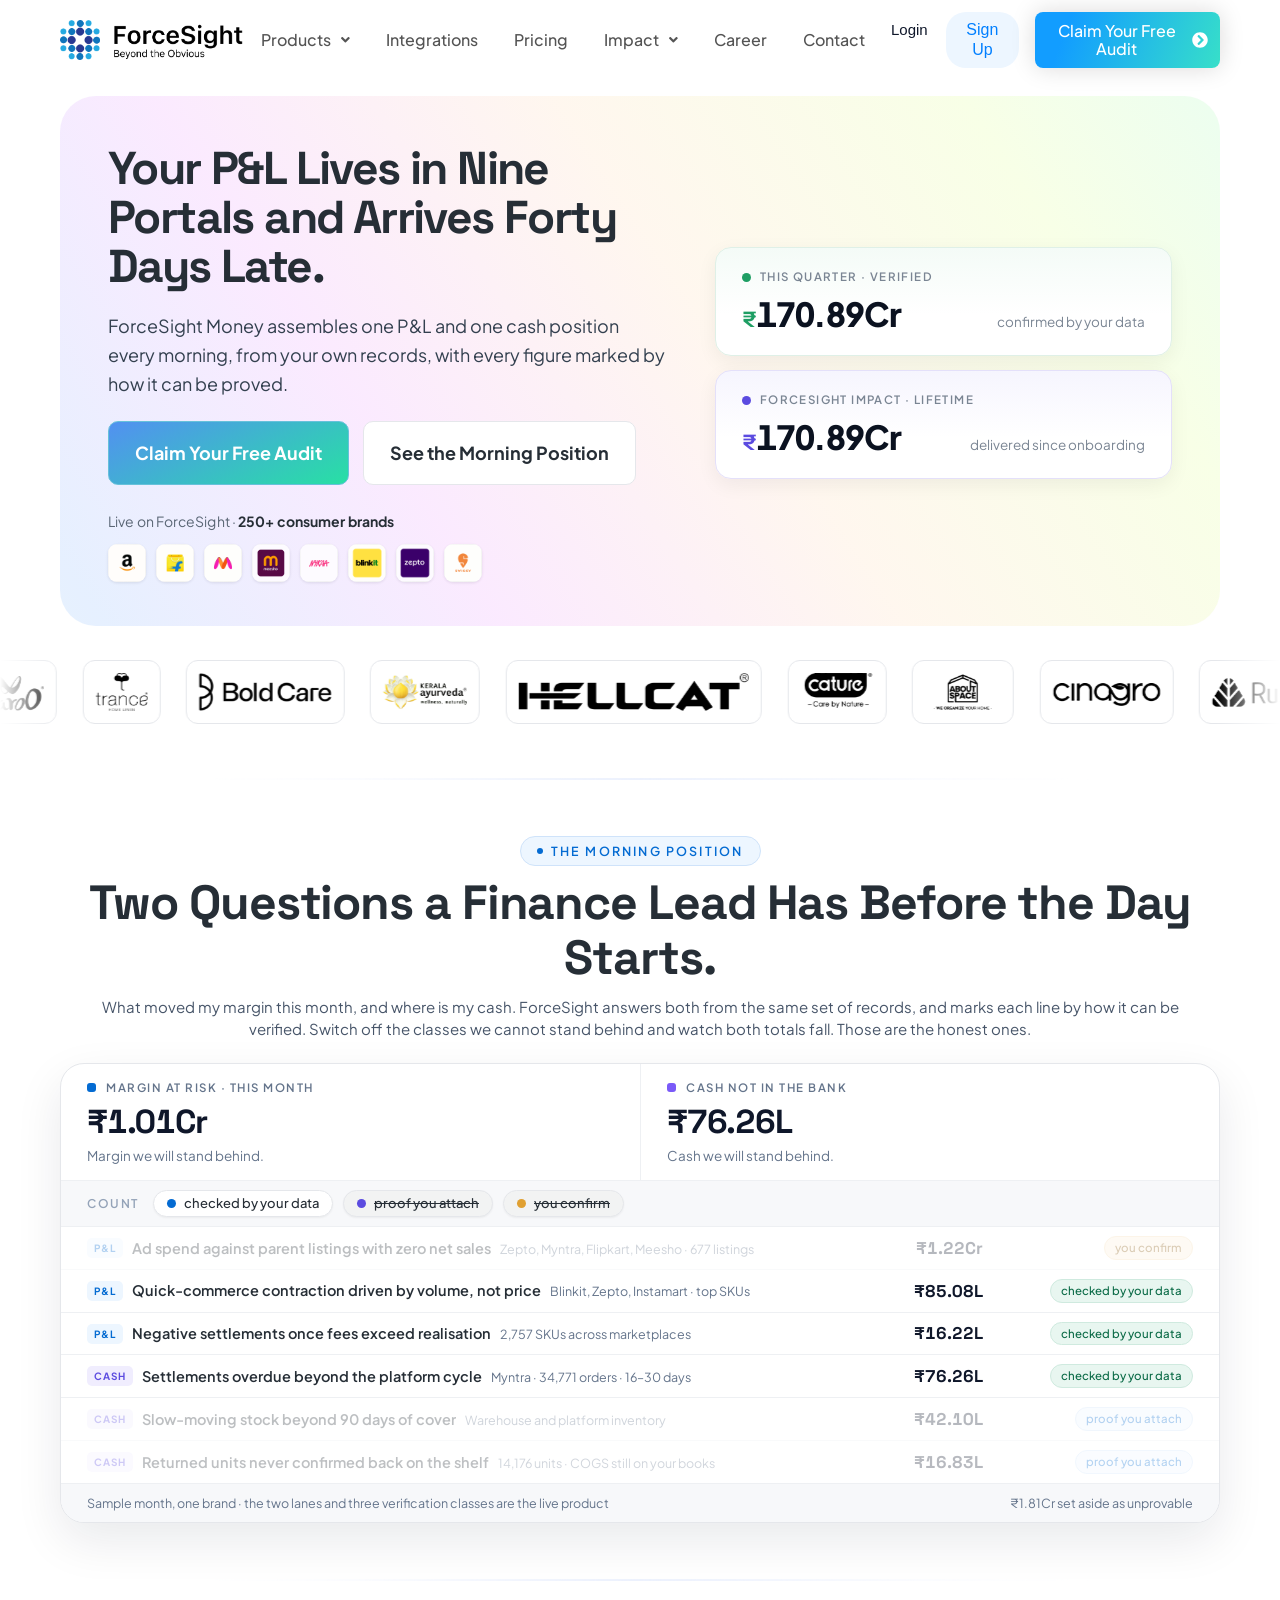
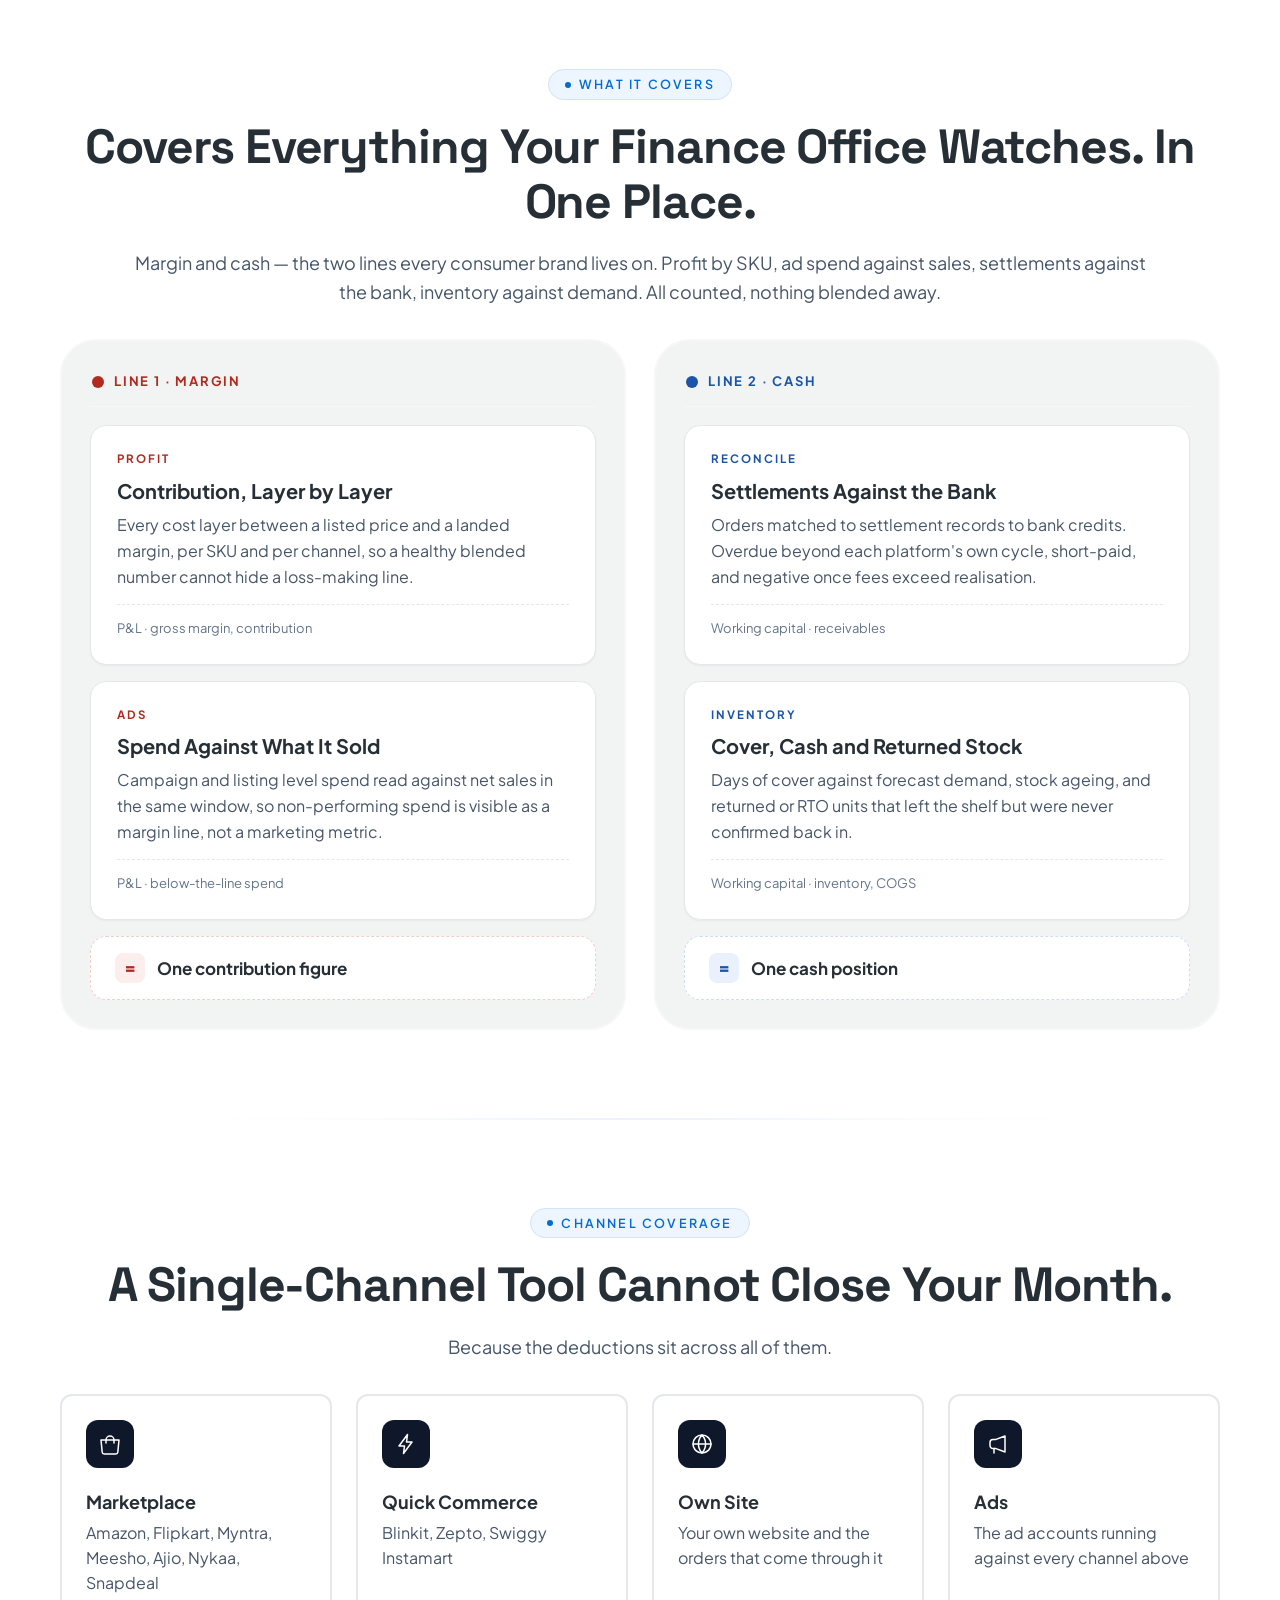
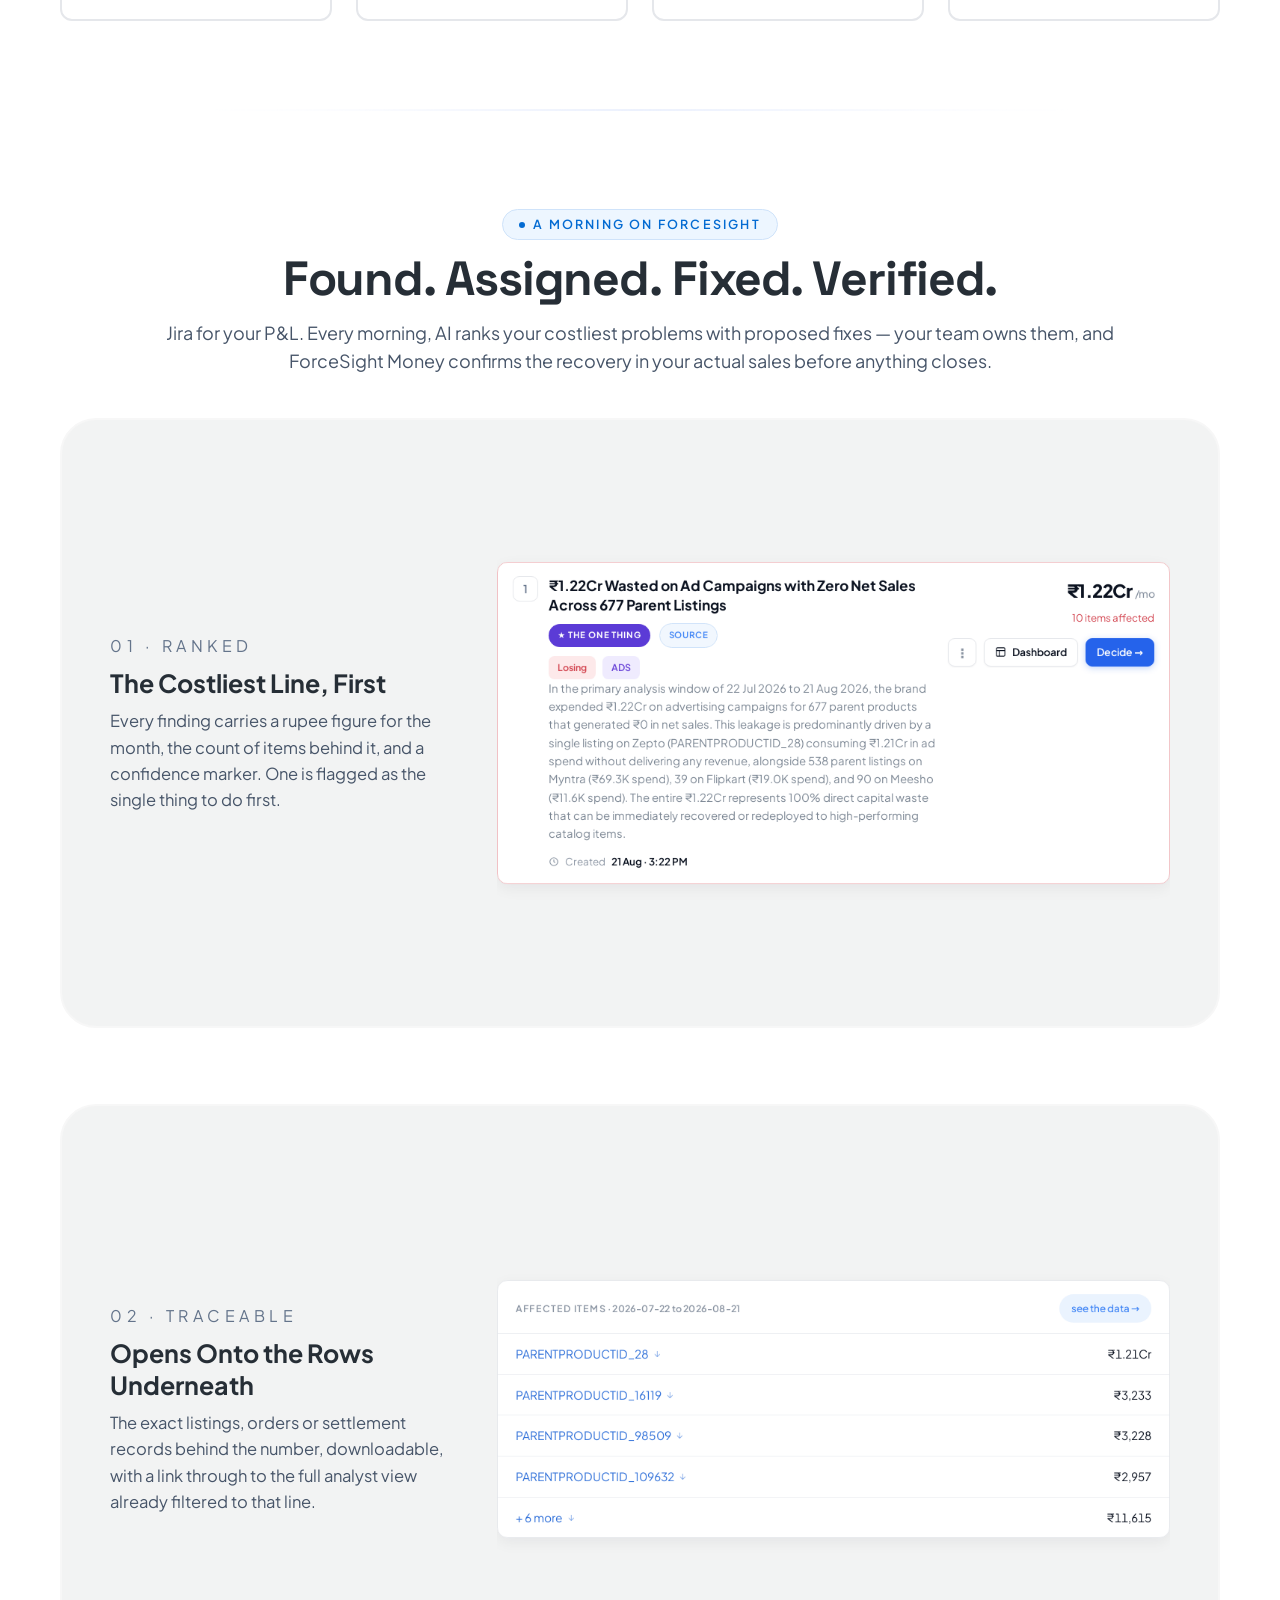
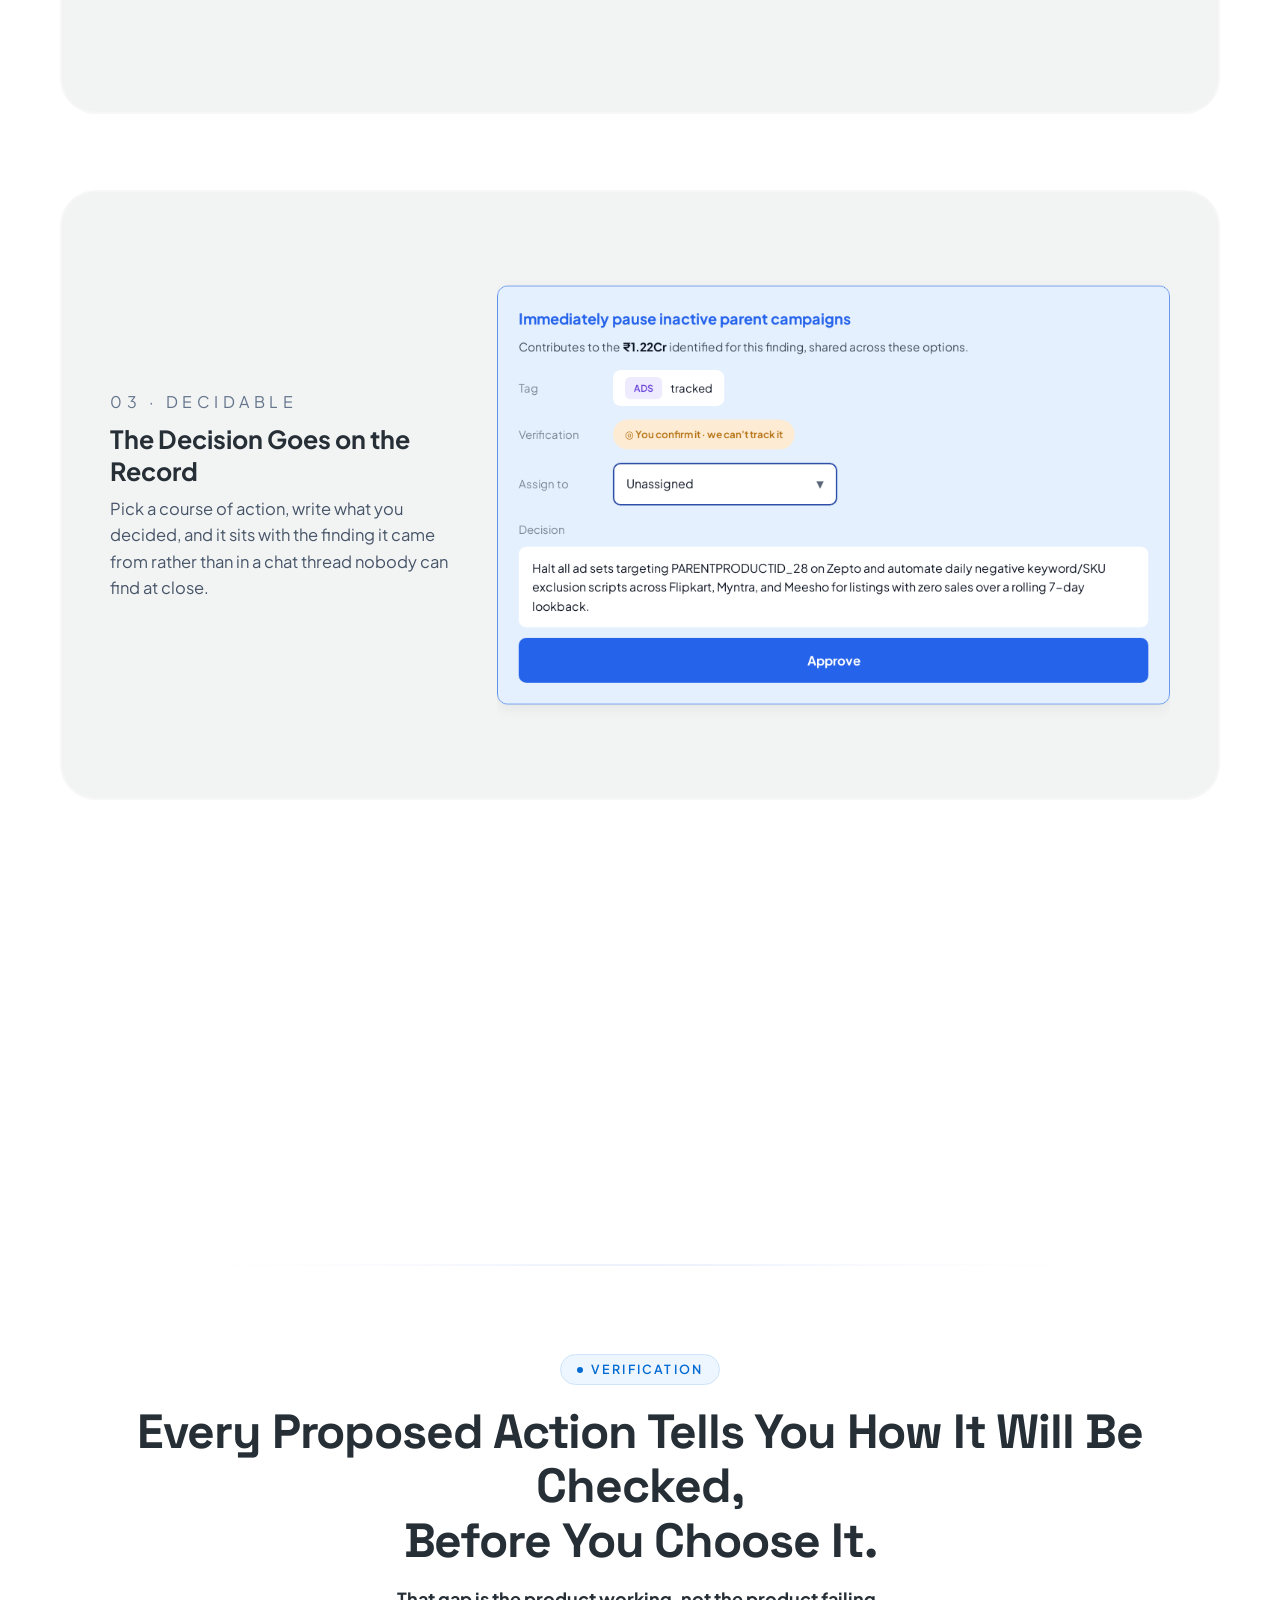
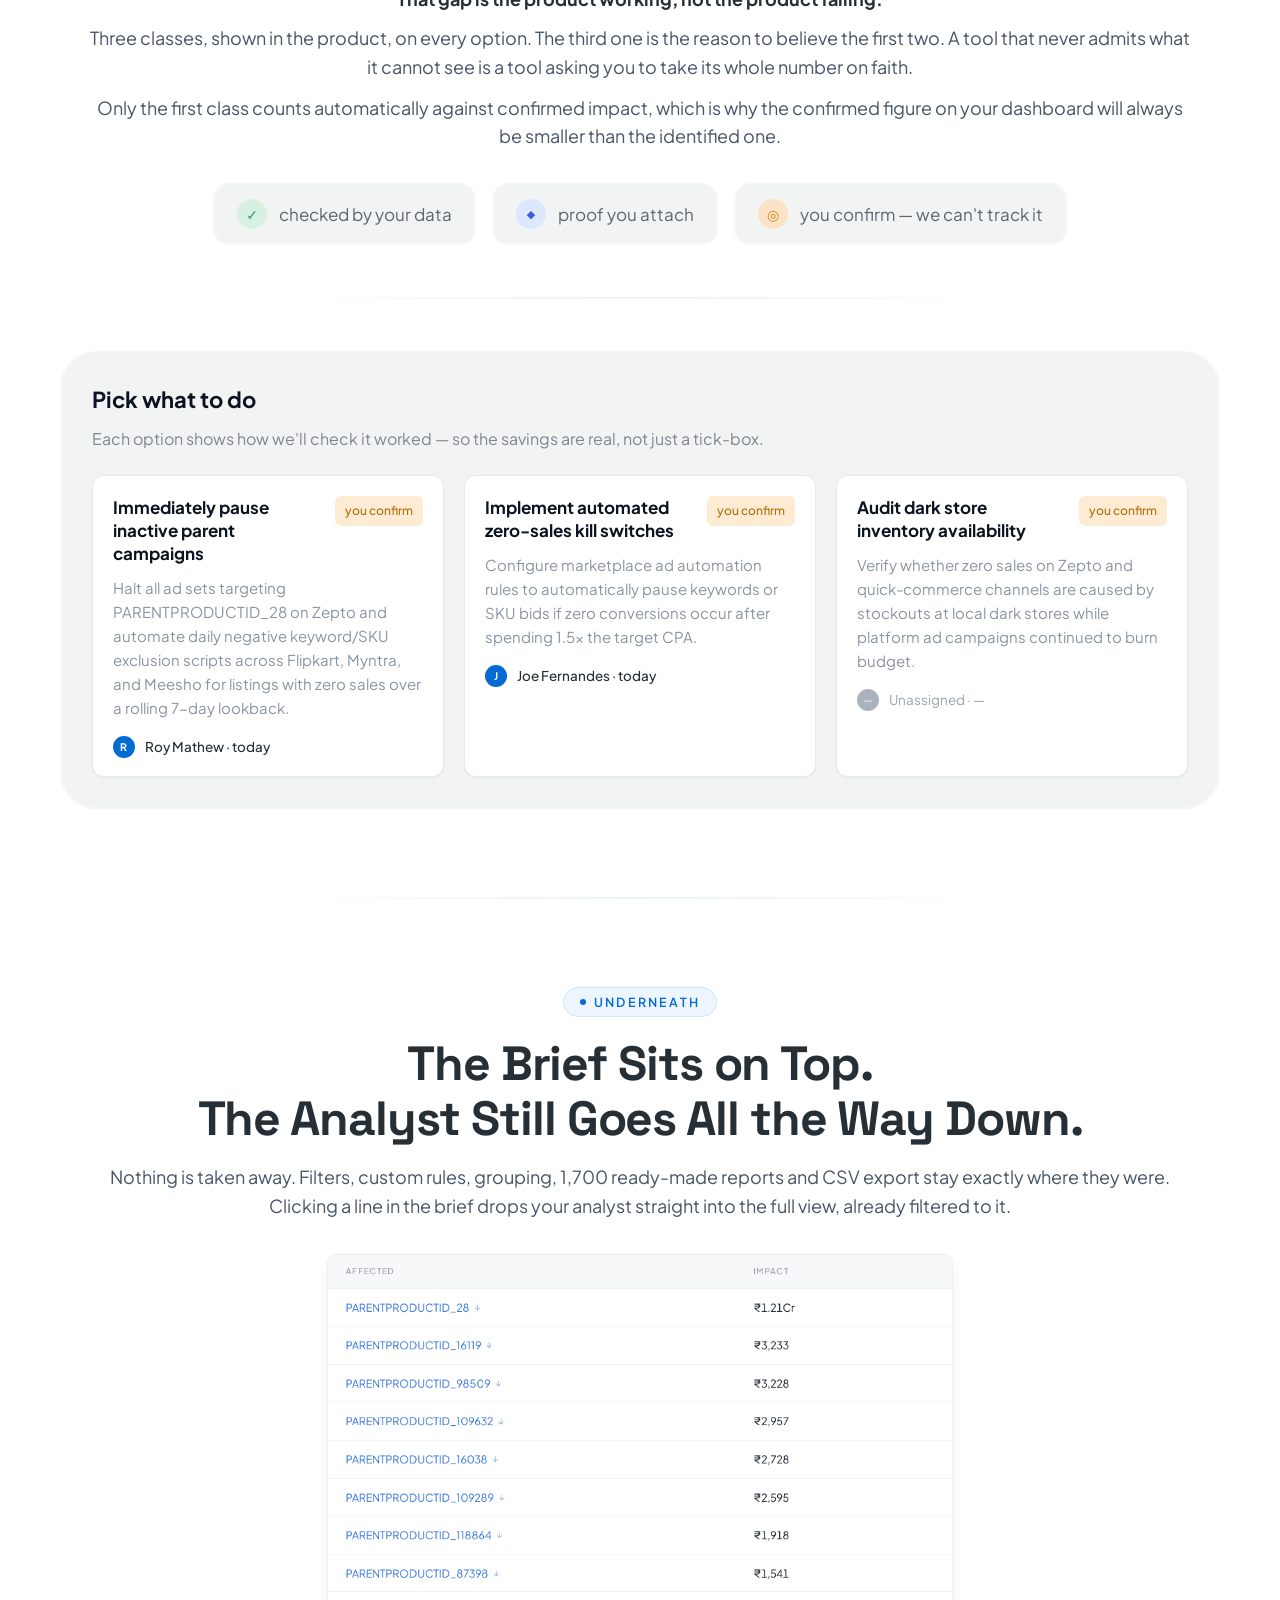
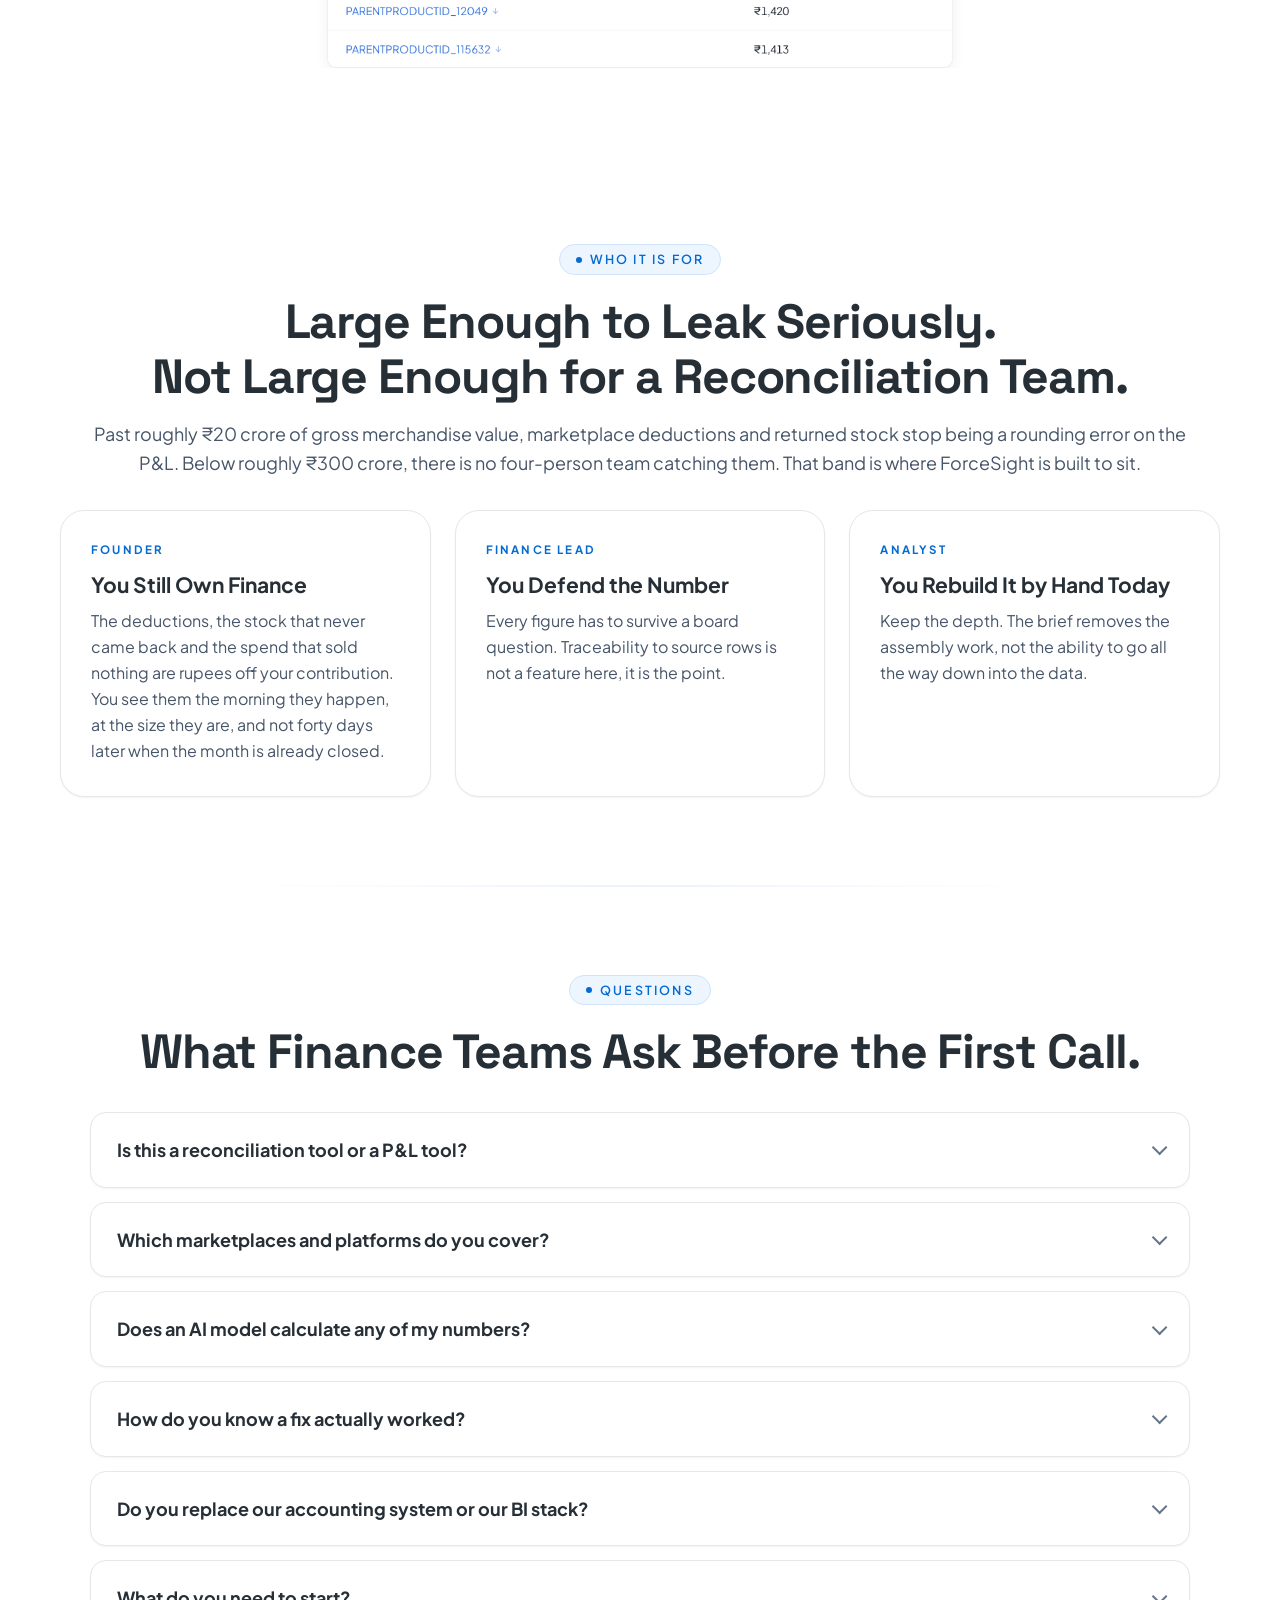
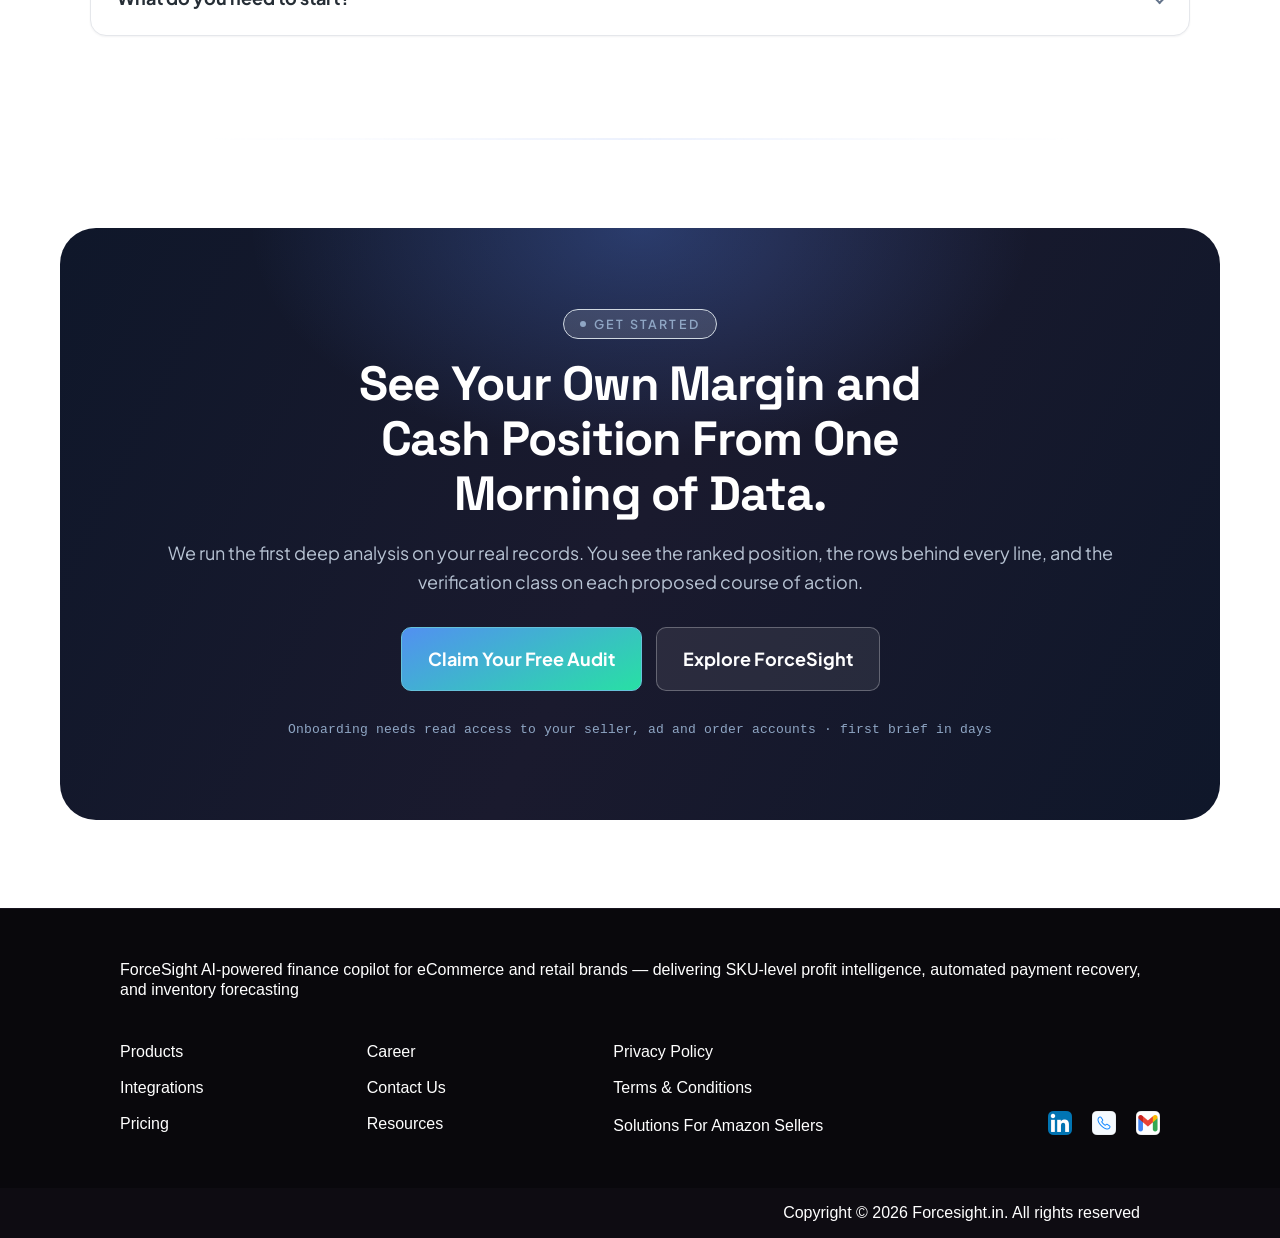
==== commit 98deb1ec: "Remove per-word highlight animation from the stack heading" ====
--- a/money/index.html
+++ b/money/index.html
@@ -909,19 +909,6 @@
   padding:10px 12px 18px;background:#fff;
 }
 
-/* the three words track the stacking card currently on top */
-.mb-h2-steps .mb-w{
-  position:relative;display:inline-block;
-  color:var(--ink-2);transition:color .32s ease;
-}
-.mb-h2-steps .mb-w::after{
-  content:"";position:absolute;left:0;right:0;bottom:.06em;height:3px;border-radius:3px;
-  background:linear-gradient(90deg,var(--blue) 0%,var(--blue-2) 100%);
-  transform:scaleX(0);transform-origin:left center;
-  transition:transform .38s cubic-bezier(.4,0,.2,1);
-}
-.mb-h2-steps .mb-w.is-on{color:var(--blue)}
-.mb-h2-steps .mb-w.is-on::after{transform:scaleX(1)}
 .mb-step{
   background:var(--band);border:2px solid var(--band-line);border-radius:var(--r-xl);
   overflow:hidden;padding:40px 48px;
@@ -1286,9 +1273,6 @@
 }
 
 
-/* the specificity guard sets a flat colour on headings; the active word wins */
-.mb .mb-h2-steps .mb-w{color:var(--ink-2)}
-.mb .mb-h2-steps .mb-w.is-on{color:var(--blue)}
 
 .mb .mb-tile-tx h3{font-family:var(--ui);font-weight:700;font-size:18px;line-height:1.3;color:var(--ink-2);margin:0}
 @media (max-width:900px){ .mb .mb-sec-position .mb-h2{font-size:30px} }
@@ -1669,7 +1653,6 @@
   .mb .mb-h1,
   .mb .mb-h2,.mb .mb-h2.is-center,.mb .mb-split .mb-h2,
   .mb-lead.is-center,.mb-close .mb-lead,.mb-close .mb-h2,
-  .mb .mb-h2-steps{text-align:left}
   .mb-eyebrow,.mb-eyebrow.is-center{align-self:flex-start}
   .mb-lead.is-center{margin-left:0;margin-right:0}
   .mb-cta-row.is-center{justify-content:flex-start}
@@ -2235,7 +2218,7 @@
       <div class="mb-stacking-card">
         <div class="mb-stack-head">
           <p class="mb-eyebrow is-center">A morning on ForceSight</p>
-          <h2 class="mb-h2 is-center mb-h2-steps"><span class="mb-w" data-step="1">Found.</span> <span class="mb-w" data-step="2">Assigned.</span> <span class="mb-w" data-step="3">Fixed.</span> Verified.</h2>
+          <h2 class="mb-h2 is-center">Found. Assigned. Fixed. Verified.</h2>
           <p class="mb-lead is-center"><span class="mb-lg">Jira for your P&amp;L. Every morning, AI ranks your costliest problems with proposed fixes &mdash; your team owns them, and ForceSight Money confirms the recovery in your actual sales before anything closes.</span><span class="mb-sm">Jira for your P&amp;L. AI ranks your costliest problems with proposed fixes, your team owns them, and ForceSight Money confirms the recovery in your actual sales.</span></p>
         </div>
       </div>
@@ -3036,105 +3019,6 @@
   window.addEventListener("load", fit);
 })();
 
-/* ---------- highlight the heading word for the card on top ----------
-   "Ranked", "traceable" and "decidable" light up as their own card becomes
-   the one pinned in front. Driven off the same geometry the sticky cards
-   use, so it stays in step with them at any scroll speed. */
-(function(){
-  var head  = document.querySelector(".mb-h2-steps");
-  var stack = document.getElementById("mb-stacking");
-  if(!head || !stack) return;
-
-  var words = [].slice.call(head.querySelectorAll(".mb-w"));
-  /* cards[0] is the heading itself; the step cards start at index 1 */
-  var cards = [].slice.call(stack.children).slice(1);
-  if(!cards.length) return;
-
-  var ticking = false, last = -1;
-
-  function stickyTop(el){
-    var t = parseFloat(getComputedStyle(el).top);
-    return isNaN(t) ? 0 : t;
-  }
-
-  function update(){
-    ticking = false;
-    var box = stack.getBoundingClientRect();
-    /* nothing to mark while the section is off screen */
-    if(box.bottom < 0 || box.top > window.innerHeight){
-      if(last !== -1){ words.forEach(function(w){ w.classList.remove("is-on"); }); last = -1; }
-      return;
-    }
-    var active = 0;
-    cards.forEach(function(c,i){
-      if(c.getBoundingClientRect().top <= stickyTop(c) + 2) active = i;
-    });
-    if(active === last) return;
-    last = active;
-    words.forEach(function(w,i){ w.classList.toggle("is-on", i === active); });
-  }
-
-  function onScroll(){
-    if(ticking) return;
-    ticking = true;
-    requestAnimationFrame(update);
-  }
-
-  window.addEventListener("scroll", onScroll, {passive:true});
-  window.addEventListener("resize", onScroll);
-  update();
-})();
-
-/* ---------- keep the heading-to-card gap fixed while stacking ----------
-   The first card pins at (heading offset + heading height + gap), so it locks
-   on the same scroll frame the heading does and the gap never closes. */
-(function(){
-  var stack = document.getElementById("mb-stacking");
-  if(!stack) return;
-  var head = stack.firstElementChild;
-  if(!head) return;
-
-  function px(name, fallback){
-    var v = parseFloat(getComputedStyle(stack).getPropertyValue(name));
-    return isNaN(v) ? fallback : v;
-  }
-  function sync(){
-    var top = px("--stack-top", 96), gap = px("--stack-gap", 24);
-    stack.style.setProperty("--stack-card-top", (top + head.offsetHeight + gap) + "px");
-  }
-
-  /* The step cards are taller than the heading, so they drop out of sticky
-     before it does and would ride up through it. Once the last card reaches
-     the heading, walk the heading up with it — keeping the same gap — so the
-     two release together and the whole stack scrolls away as one. */
-  var cards = [].slice.call(stack.children).filter(function(n){
-    return n.classList && n.classList.contains("mb-stacking-card");
-  });
-  var last = cards[cards.length - 1];
-  var ticking = false;
-
-  function track(){
-    ticking = false;
-    if(!last || last === head) return;
-    var base = px("--stack-top", 96), gap = px("--stack-gap", 24);
-    var wanted = last.getBoundingClientRect().top - head.offsetHeight - gap;
-    head.style.top = (wanted < base ? wanted : base) + "px";
-  }
-  function onScroll(){
-    if(ticking) return;
-    ticking = true;
-    requestAnimationFrame(track);
-  }
-
-  function refresh(){ sync(); track(); }
-
-  refresh();
-  window.addEventListener("scroll", onScroll, {passive:true});
-  window.addEventListener("resize", refresh);
-  window.addEventListener("load", refresh);
-  if(document.fonts && document.fonts.ready) document.fonts.ready.then(refresh);
-})();
-
 /* ---------- stacking cards (same observer the home page uses) ---------- */
 (function(){
   var cards = document.querySelectorAll(".mb-stacking-card");
